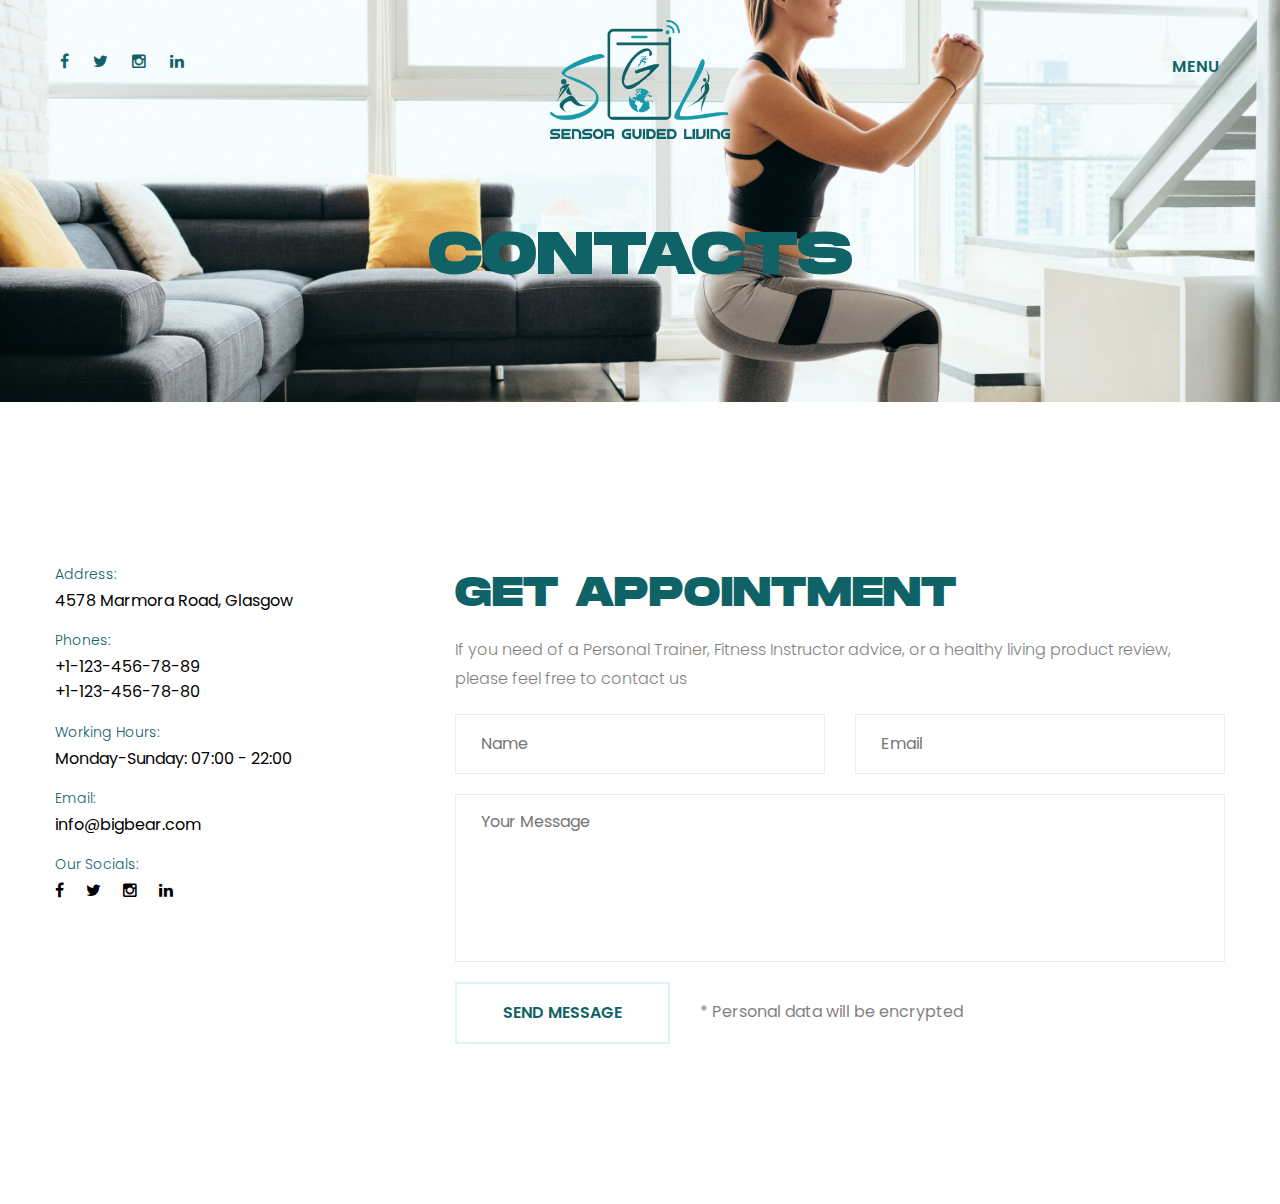
==== contact.html @ b2579b9d "updates" ====
<!DOCTYPE html>
<html>
<head>
<meta charset="utf-8">
<title>BlackFit HTML-5 Template | Contact Us</title>
<!-- Stylesheets -->
<link href="css/bootstrap.css" rel="stylesheet">
<link href="css/style.css" rel="stylesheet">
<link href="css/responsive.css" rel="stylesheet">

<link rel="apple-touch-icon" sizes="180x180" href="./images/apple-touch-icon.png">
<link rel="icon" type="image/png" sizes="32x32" href="./images/favicon-32x32.png">
<link rel="icon" type="image/png" sizes="16x16" href="./images/favicon-16x16.png">
<link rel="manifest" href="./site.webmanifest">
<link rel="mask-icon" href="./images/safari-pinned-tab.svg" color="#5bbad5">
<meta name="msapplication-TileColor" content="#ffffff">
<meta name="theme-color" content="#ffffff">


<!-- Responsive -->
<meta http-equiv="X-UA-Compatible" content="IE=edge">
<meta name="viewport" content="width=device-width, initial-scale=1.0, maximum-scale=1.0, user-scalable=0">

<!--[if lt IE 9]><script src="https://cdnjs.cloudflare.com/ajax/libs/html5shiv/3.7.3/html5shiv.js"></script><![endif]-->
<!--[if lt IE 9]><script src="js/respond.js"></script><![endif]-->
</head>

<body>

<div class="page-wrapper">
 	
    <!-- Preloder -->
	<div id="preloder" class="preloader">
		<div class="lds-spinner"><div></div><div></div><div></div><div></div><div></div><div></div><div></div><div></div><div></div><div></div><div></div><div></div></div>
	</div>
	<!-- Εnd Preloader -->
 	
 	<!-- Main Header-->
	 <header class="main-header header-style-one">
    	
		<!--Header-Upper-->
        <div class="header-upper">
        	<div class="outer-container">
            	<div class="inner-container clearfix">
                	
					<!-- Logo Box -->
                	<div class="logo-box">
                    	<div class="logo"><a href="./"><img src="images/SGL_Logo.png" alt="SGL Logo" title="SGL Logo"></a></div>
                    </div>
                    
					<!-- Logo -->
					<div class="mobile-logo pull-left">
						<a href="./" title=""><img src="./images/SGL_Logo.png" alt="Logo" title="Logo"></a>
					</div>
					
					<!-- Header Social Box -->
					<div class="header-social-box clearfix">
						<a href="https://www.facebook.com/SensorGuidedLiving/" class="fa fa-facebook"></a>
						<a href="#" class="fa fa-twitter"></a>
						<a href="#" class="fa fa-instagram"></a>
						<a href="#" class="fa fa-linkedin"></a>
					</div>
					
					<div class="outer-box clearfix">
						
						<!-- Hidden Nav Toggler -->
						<div class="nav-toggler">
						   <div class="nav-btn"><button class="hidden-bar-opener">Menu</button></div>
						</div>
						<!-- / Hidden Nav Toggler -->
						
					</div>
					
					<div class="nav-outer clearfix">
						<!--Mobile Navigation Toggler-->
						<div class="mobile-nav-toggler"><span class="icon"><img src="images/icons/burger.svg" alt="" /></span></div>
						<!-- Main Menu -->
						<nav class="main-menu navbar-expand-md">
							<div class="navbar-header">
								<!-- Toggle Button -->    	
								<button class="navbar-toggler" type="button" data-toggle="collapse" data-target="#navbarSupportedContent" aria-controls="navbarSupportedContent" aria-expanded="false" aria-label="Toggle navigation">
									<span class="icon-bar"></span>
									<span class="icon-bar"></span>
									<span class="icon-bar"></span>
								</button>
							</div>
							
							<div class="navbar-collapse collapse clearfix" id="navbarSupportedContent">
								<ul class="navigation clearfix">
									<li><a href="./">Home</a></li>
									<li><a href="#we-are-section">About Us</a></li>
									<li><a href="#coaches-section">Our Team</a></li>
									<li><a href="#pricing-section">Product</a></li>
									<li><a href="./contact.html">Contact</a></li>
								</ul>
							</div>
						</nav>
						
					</div>
                    
                </div>
				
            </div>
        </div>
        <!--End Header Upper-->
        
		<!-- Sticky Header  -->
        <div class="sticky-header">
            <div class="auto-container clearfix">
                <!--Logo-->
                <div class="logo pull-left">
                    <a href="./" title=""><img class="nav_image" src="images/SGL_Logo.png" alt="SGL Logo" title="SGL Logo"></a>
                </div>
                <!--Right Col-->
                <div class="pull-right">
                    <!-- Main Menu -->
                    <nav class="main-menu">
                        <!--Keep This Empty / Menu will come through Javascript-->
                    </nav><!-- Main Menu End-->
					
                </div>
            </div>
        </div><!-- End Sticky Menu -->
    
		<!-- Mobile Menu  -->
        <div class="mobile-menu">
            <div class="menu-backdrop"></div>
            <div class="close-btn"><span class="icon flaticon-multiply"></span></div>
            
            <nav class="menu-box">
                <div class="nav-logo"><a href="./"><img src="images/SGL_Logo.png" alt="SGL Logo" title="SGL Logo"></a></div>
                <div class="menu-outer">
				<!--Here Menu Will Come Automatically Via Javascript / Same Menu as in Header--></div>
            </nav>
			
        </div>
		<!-- End Mobile Menu -->
	
    </header>
    <!-- End Main Header -->
	
	<!-- FullScreen Menu -->
	<div class="fullscreen-menu">
		<!--Close Btn-->
		<div class="close-menu"><span>Close</span></div>
		
		<div class="menu-outer-container">
			<div class="menu-box">
				<nav class="full-menu">
					<ul class="navigation">
						<li><a href="./">Home</a></li>
						<li><a href="#we-are-section">About Us</a></li>
						<li><a href="#coaches-section">Our Team</a></li>
						<li><a href="#pricing-section">Product</a></li>
						<li><a href="./contact.html">Contact</a></li>
					</ul>
				</nav>
			</div>
		</div>
	</div>
	<!-- End FullScreen Menu -->
	
	<!--Page Title-->
    <section class="page-title" style="background-image:url(./images/adult-woman-training-legs-doing-inverted-lunges-ex-M82YTFN.jpg)">
    	<div class="auto-container">
			<h2>CONTACTS</h2>
        </div>
    </section>
    <!--End Page Title-->
	
	<!-- Contact Page Section -->
    <section class="contact-page-section">
    	<div class="auto-container">
			
			<div class="row clearfix">
				
				<!-- Info Column -->
				<div class="info-column col-lg-4 col-md-12 col-sm-12">
					<div class="inner-column">
						<ul class="info-list">
							<li><span>Address:</span>4578 Marmora Road, Glasgow</li>
							<li><span>Phones:</span>
							<a href="tel:1-123-456-78-89">+1-123-456-78-89</a><br>
							<a href="tel:1-123-456-78-80">+1-123-456-78-80</a>
							</li>
							<li><span>Working Hours:</span>Monday-Sunday: 07:00 - 22:00</li>
							<li><span>Email:</span><a href="mailto:info@bigbear.com">info@bigbear.com</a></li>
							<li class="social-links"><span>Our Socials:</span>
								<a href="#" class="fa fa-facebook"></a>
								<a href="#" class="fa fa-twitter"></a>
								<a href="#" class="fa fa-instagram"></a>
								<a href="#" class="fa fa-linkedin"></a>
							</li>
						</ul>
					</div>
				</div>
				
				<!-- Form Column -->
				<div class="form-column col-lg-8 col-md-12 col-sm-12">
					<div class="inner-column">
						
						<!-- Contact Form -->
						<div class="contact-form">
							<div class="group-title"><h3>GET APPOINTMENT</h3></div>
							<div class="form-text">If you need of a Personal Trainer, Fitness Instructor advice, or a healthy living product review, please feel free to contact us</div>
							<!-- Contact Form -->
							<form method="post" action="sendemail.php" id="contact-form">
								<div class="row clearfix">
									
									<div class="col-lg-6 col-md-6 col-sm-12 form-group">
										<input type="text" name="username" placeholder="Name" required>
									</div>
									
									<div class="col-lg-6 col-md-6 col-sm-12 form-group">
										<input type="email" name="email" placeholder="Email" required>
									</div>
									
									<div class="col-lg-12 col-md-12 col-sm-12 form-group">
										<textarea class="darma" name="message" placeholder="Your Message"></textarea>
									</div>
									
									<div class="col-lg-12 clearfix col-md-12 col-sm-12 form-group">
										<button class="theme-btn btn-style-one" type="submit" name="submit-form"><span class="txt">SEND MESSAGE</span></button>
										<span class="data">* Personal data will be encrypted</span>
									</div>
									
								</div>
							</form>
								
						</div>
						<!-- End Contact Form -->
						
					</div>
				</div>
				
			</div>
			
        </div>
    </section>
    <!-- End Contact Page Section -->
	
</div>
<!--End pagewrapper-->

<!--Scroll to top-->
<div class="scroll-to-top scroll-to-target" data-target="html"><span class="fa fa-angle-up"></span></div>

<script src="js/jquery.js"></script>
<script src="js/popper.min.js"></script>
<script src="js/bootstrap.min.js"></script>
<script src="js/jquery.mCustomScrollbar.concat.min.js"></script>
<script src="js/jquery.fancybox.js"></script>
<script src="js/appear.js"></script>
<script src="js/owl.js"></script>
<script src="js/wow.js"></script>
<script src="js/validate.js"></script>
<script src="js/jquery-ui.js"></script>
<script src="js/script.js"></script>

</body>
</html>
---- css/style.css ----
/* BlackFit HTML Template */

/************ TABLE OF CONTENTS ***************
1. Fonts
2. Reset
3. Global
4. Main Header / Style Two / Style Three
5. Main Slider
6. Testimonial Section / Two
7. Services Section
8. We Are Section / Two
9. Gallery Section / Two
10. Counter Section / Two
11. Pricing Section / Two
12. Coaching Section
13. Calculator Section
14. News Section
15. Main Footer
16. Yoga Section
17. Timing Section
18. Team Section
19. In Touch Section
20. Page Title
21. Video Section
22. Comming Soon Section
23. Trainer Section
24. Trainer Section 02
25. Body Builder 01
26. Body Builder 02
27. Shop Items
28. Shop Detail
29. Cart Section
30. Checkout Section
31. Blog Widgets
32. Blog Detail Section
33. Error Section
34. Map Section
35. Contact Form Section

**********************************************/

@import url('https://fonts.googleapis.com/css?family=Poppins:300,400,500,600,700,800,900&display=swap');

/* font-family: 'Poppins', sans-serif; */

@import url('font-awesome.css');
@import url('flaticon.css');
@import url('animate.css');
@import url('owl.css');
@import url('animation.css');
@import url('jquery-ui.css');
@import url('custom-animate.css');
@import url('jquery.fancybox.min.css');
@import url('jquery.bootstrap-touchspin.css');
@import url('jquery.mCustomScrollbar.min.css');

@font-face {
  font-family: 'MonumentExtended-Regular';
  src:  url('../fonts/monumentExtended-Regular.eot');
  src:  url('../fonts/monumentExtended-Regular.eot#iefix') format('embedded-opentype'),
    url('../fonts/monumentExtended-Regular.ttf') format('truetype'),
    url('../fonts/monumentExtended-Regular.woff') format('woff'),
    url('../fonts/monumentExtended-Regular.svg#monumentExtended-Regular') format('svg');
  font-weight: normal;
  font-style: normal;
  font-display: block;
}

@font-face {
  font-family: 'MonumentExtended-Ultrabold';
  src:  url('../fonts/monumentExtended-Ultrabold.eot');
  src:  url('../fonts/monumentExtended-Ultrabold.eot#iefix') format('embedded-opentype'),
    url('../fonts/monumentExtended-Ultrabold.ttf') format('truetype'),
    url('../fonts/monumentExtended-Ultrabold.woff') format('woff'),
    url('../fonts/monumentExtended-Ultrabold.svg#monumentExtended-Ultrabold') format('svg');
  font-weight: normal;
  font-style: normal;
  font-display: block;
}

/*** 

====================================================================
	Reset
====================================================================

 ***/
 
* {
	margin:0px;
	padding:0px;
	border:none;
	outline:none;
}

/*** 

====================================================================
	Global Settings
====================================================================

 ***/

body {
	font-family: 'MonumentExtended-Regular';
	font-size:14px;
	color:#777777;
	line-height:1.7em;
	font-weight:400;
	background:#000000;
	-webkit-font-smoothing: antialiased;
	-moz-font-smoothing: antialiased;
}

.bordered-layout .page-wrapper{
	padding:0px 50px 0px;
}

a{
	text-decoration:none;
	cursor:pointer;
	color:#fdbd15;
}

button,
a:hover,a:focus,a:visited{
	text-decoration:none;
	outline:none !important;
}

h1,h2,h3,h4,h5,h6 {
	position:relative;
	font-weight:normal;
	margin:0px;
	background:none;
	line-height:1.6em;
	font-family: 'MonumentExtended-Ultrabold';
}

input,button,select,textarea{
	
}

textarea{
	overflow:hidden;
}

p{
	position:relative;
	line-height:1.8em;	
}

/* Typography */

h1{
	font-size:80px;
}

h2{
	font-size:60px;
}

h3{
	font-size:40px;
}

h4{
	font-size:30px;
}

h5{
	font-size:22px;
}

h6{
	font-size:18px;
}

.auto-container{
	position:static;
	max-width:1200px;
	padding:0px 15px;
	margin:0 auto;
}

.medium-container{
	max-width:850px;
}

.page-wrapper{
	position:relative;
	margin:0 auto;
	width:100%;
	min-width:300px;
}

ul,li{
	list-style:none;
	padding:0px;
	margin:0px;	
}

img{
	display:inline-block;
	max-width:100%;
}

.theme-btn{
	cursor:pointer;
	display:inline-block;
	transition:all 0.3s ease;
	-moz-transition:all 0.3s ease;
	-webkit-transition:all 0.3s ease;
	-ms-transition:all 0.3s ease;
	-o-transition:all 0.3s ease;
}

.centered{
	text-align:center;	
}

/***

====================================================================
	Scroll To Top style
====================================================================

***/

.scroll-to-top{
	position:fixed;
	bottom:60px;
	right:60px;
	width:60px;
	height:60px;
	color:#189aaa;
	font-size:18px;
	text-transform:uppercase;
	line-height:58px;
	text-align:center;
	z-index:100;
	cursor:pointer;
	display:none;
	border-radius:0px;
	border:1px solid #189aaa;
	-webkit-transition:all 300ms ease;
	-ms-transition:all 300ms ease;
	-o-transition:all 300ms ease;
	-moz-transition:all 300ms ease;
	transition:all 300ms ease;
}

.scroll-to-top:hover{
	color:#189aaa;
	background:#0f6367;
}

/* List Style One */

.list-style-one{
	position:relative;
}

.list-style-one li{
	position:relative;
	color:#ffffff;
	font-size:16px;
	padding-left:30px;
	font-weight:400;
	line-height:1.6em;
	margin-bottom:20px;
}

.list-style-one li .icon{
	position:absolute;
	left:0px;
	top:5px;
	color:#fe4c1c;
	font-size:18px;
	line-height:1em;
	font-weight:300;
	-webkit-transition:all 300ms ease;
	-moz-transition:all 300ms ease;
	-ms-transition:all 300ms ease;
	-o-transition:all 300ms ease;
	transition:all 300ms ease;
}

/* CUSTOM BUTTON */

.custom-btn {
	position: relative;
	display: inline-block;
	width: 200px;
	height: 58px;
	line-height: 56px;
	text-align: center;
	background-color: transparent;
	cursor: pointer;
	text-decoration: none;
	font-family: 'Poppins', sans-serif;
}

.custom-btn:hover {
	text-decoration: none;
}

.custom-btn:hover svg rect {
	stroke-width: 1;
	stroke-dasharray: 130, 500;
	stroke-dashoffset: 340;
	color:#ffffff;
}

.custom-btn svg {
	width: 200px;
	height: 58px;
	position: absolute;
	top: 0;
	left: 0;
}

.custom-btn svg rect {
	width: 198px;
	height: 56px;
	stroke-width: 1;
	stroke-dasharray: 353, 0;
	stroke-dashoffset: 0;
	-webkit-transition: all 600ms ease;
	transition: all 600ms ease;
}

.custom-btn span {
	display: inline-block;
	color: #ffffff;
	font-size: 16px;
	font-weight: 600;
	font-family: 'Poppins', sans-serif;
}

/*Btn Style One*/

.btn-style-one{
	position: relative;
	display: inline-block;
	font-size: 16px;
	line-height: 30px;
	color: #0f6367;
	cursor:pointer;
	padding: 14px 46px;
	font-weight: 600;
	overflow: hidden;
	border-radius:0px;
	text-transform: uppercase;
	border:2px solid rgba(93, 188, 210, 0.20);
	font-family: 'Poppins', sans-serif;
	transition: all 300ms ease;
    -moz-transition: all 300ms ease;
    -webkit-transition: all 300ms ease;
    -ms-transition: all 300ms ease;
    -o-transition: all 300ms ease;
}

.btn-style-one .txt{
	position:relative;
	z-index:1;
	
}

.btn-style-one:before{
    content: '';
    position: absolute;
    top: 0;
    left: 0;
    width: 100%;
    height: 100%;
    z-index: 1;
    opacity: 0;
    background-color: #ffffff;
    transition: all 300ms ease;
    -moz-transition: all 300ms ease;
    -webkit-transition: all 300ms ease;
    -ms-transition: all 300ms ease;
    -o-transition: all 300ms ease;
    -webkit-transform: scale(1, 0.5);
    transform: scale(1, 0.5);
}

.btn-style-one:hover::before{
    opacity: 1;
    transform: scale(1, 1);
	-webkit-transform: scale(1, 1);
}

.btn-style-one:hover{
	color: #0f6367;
	border-color:#5dbcd2;
}

/* Btn Style Two */

.btn-style-two{
	position: relative;
	display: inline-block;
	font-size: 16px;
	line-height: 30px;
	color: #000000;
	padding: 14px 46px;
	font-weight: 600;
	overflow: hidden;
	border-radius:0px;
	text-transform: uppercase;
	border:2px solid #000000;
	font-family: 'Poppins', sans-serif;
	transition: all 300ms ease;
    -moz-transition: all 300ms ease;
    -webkit-transition: all 300ms ease;
    -ms-transition: all 300ms ease;
    -o-transition: all 300ms ease;
}

.btn-style-two .txt{
	position:relative;
	z-index:1;
	
}

.btn-style-two:before{
    content: '';
    position: absolute;
    top: 0;
    left: 0;
    width: 100%;
    height: 100%;
    z-index: 1;
    opacity: 0;
    background-color: #000000;
    transition: all 300ms ease;
    -moz-transition: all 300ms ease;
    -webkit-transition: all 300ms ease;
    -ms-transition: all 300ms ease;
    -o-transition: all 300ms ease;
    -webkit-transform: scale(1, 0.5);
    transform: scale(1, 0.5);
}

.btn-style-two:hover::before{
    opacity: 1;
    transform: scale(1, 1);
	-webkit-transform: scale(1, 1);
}

.btn-style-two:hover{
	color: #ffffff;
}

/* Btn Style Three */

.btn-style-three{
	position: relative;
	display: inline-block;
	font-size: 16px;
	line-height: 30px;
	color: #e5e5e5;
	padding: 16px 46px 16px;
	font-weight: 600;
	overflow: hidden;
	border-radius:0px;
	letter-spacing:2px;
	background: #000000 !important;
	text-transform: capitalize;
	font-family: 'Poppins', sans-serif;
}

.btn-style-three .txt{
	position:relative;
	z-index:1;
}

.btn-style-three:before{
    content: '';
    position: absolute;
    top: 0;
    left: 0;
    width: 100%;
    height: 100%;
    z-index: 1;
    opacity: 0;
    -webkit-transition: all 0.4s;
    -moz-transition: all 0.4s;
    -o-transition: all 0.4s;
    transition: all 0.4s;
    -webkit-transform: scale(1, 0.5);
    transform: scale(1, 0.5);
	background-color:#313030;
}

.btn-style-three:hover::before{
    opacity: 1;
    -webkit-transform: scale(1, 1);
    transform: scale(1, 1);
}

.btn-style-three:hover{
	color: #ffffff;
	border-color:#fdbd15;
}

/* Btn Style Four */

.btn-style-four{
	position: relative;
	display: inline-block;
	font-size: 16px;
	line-height: 30px;
	color: #ffffff;
	padding: 10px 32px 10px;
	font-weight: 600;
	overflow: hidden;
	border-radius:0px;
	background: none;
	text-transform: capitalize;
	background-color:#fdbd15;
	font-family: 'Montserrat', sans-serif;
}

.btn-style-four .txt{
	position:relative;
	z-index:1;
}

.btn-style-four:before{
    content: '';
    position: absolute;
    top: 0;
    left: 0;
    width: 100%;
    height: 100%;
    z-index: 1;
    opacity: 0;
    -webkit-transition: all 0.4s;
    -moz-transition: all 0.4s;
    -o-transition: all 0.4s;
    transition: all 0.4s;
    -webkit-transform: scale(1, 0.5);
    transform: scale(1, 0.5);
	background-color:#025158;
}

.btn-style-four:hover::before{
    opacity: 1;
    -webkit-transform: scale(1, 1);
    transform: scale(1, 1);
}

.btn-style-four:hover{
	color: #ffffff;
}

/* Btn Style Five */

.btn-style-five{
	position: relative;
	display: inline-block;
	font-size: 16px;
	line-height: 30px;
	color: #ffffff;
	padding: 15px 40px 15px;
	font-weight: 400;
	overflow: hidden;
	border-radius:0px;
	background-color: #485452;
	text-transform: capitalize;
	font-family: 'Montserrat', sans-serif;
}

.btn-style-five .txt{
	position:relative;
	z-index:1;
	transition: all 300ms ease;
    -moz-transition: all 300ms ease;
    -webkit-transition: all 300ms ease;
    -ms-transition: all 300ms ease;
    -o-transition: all 300ms ease;
}

.btn-style-five:before{
    content: '';
    position: absolute;
    top: 0;
    left: 0;
    width: 100%;
    height: 100%;
    z-index: 1;
    opacity: 0;
    background-color: #fdbd15;
    -webkit-transition: all 0.4s;
    -moz-transition: all 0.4s;
    -o-transition: all 0.4s;
    transition: all 0.4s;
    -webkit-transform: scale(1, 0.5);
    transform: scale(1, 0.5);
}

.btn-style-five:hover::before{
    opacity: 1;
    transform: scale(1, 1);
	-webkit-transform: scale(1, 1);
}

.btn-style-five:hover{
	color: #ffffff;
}

/* Social Icon One */

.social-icon-one{
	position: relative;
	display: block;
}

.social-icon-one .title{
	position: relative;
	font-size: 20px;
	line-height: 26px;
	color: #ffffff;
	font-weight: 700;
	margin-right: 15px;
}

.social-icon-one li{
	position: relative;
	display: inline-block;
	font-size: 16px;
	line-height: 24px;
	color: #ffffff;
	margin-right: 22px;
}

.social-icon-one li:last-child{
	margin-right: 0;
}

.social-icon-one li a{
	position: relative;
	display: block;
	font-size: 16px;
	line-height: 24px;
	color: #ffffff;
	-webkit-transition: all 300ms ease;
	-moz-transition: all 300ms ease;
	-ms-transition: all 300ms ease;
	-o-transition: all 300ms ease;
	transition: all 300ms ease;
}

.social-icon-one li a:hover{
	color: #fdbd15;
}

.theme_color{
	color:#fdbd15;
}

/* width */
::-webkit-scrollbar {
  width: 7px;
}

/* Track */
::-webkit-scrollbar-track {
  background: #000000; 
}
 
/* Handle */
::-webkit-scrollbar-thumb {
  background: #ffffff; 
}

/* Handle on hover */
::-webkit-scrollbar-thumb:hover {
  background: #555; 
}

/*=== Preloder ===*/
#preloder {
  position: fixed;
  width: 100%;
  height: 100%;
  top: 0;
  left: 0;
  z-index: 999999;
  background: #FFFFFF;
}

.loader {
  width: 30px;
  height: 30px;
  border: 3px solid #ffffff;
  
  border-radius: 60px;
  border-left-color: transparent;
  animation: loader 0.8s linear infinite;
  -webkit-animation: loader 0.8s linear infinite;
}

img{
	display:inline-block;
	max-width:100%;
	height:auto;	
}

/* Loader */
  
  .lds-spinner {
	color: #189aaa;
	display: inline-block;
	width: 80px;
	height: 80px;
	position: absolute;
	top: 50%;
	left: 50%;
	margin-top: -13px;
	margin-left: -13px;
  }
  .lds-spinner div {
	transform-origin: 40px 40px;
	animation: lds-spinner 1.2s linear infinite;
  }
  .lds-spinner div:after {
	content: " ";
	display: block;
	position: absolute;
	top: 3px;
	left: 37px;
	width: 6px;
	height: 18px;
	border-radius: 20%;
	background: #189aaa;
  }
  .lds-spinner div:nth-child(1) {
	transform: rotate(0deg);
	animation-delay: -1.1s;
  }
  .lds-spinner div:nth-child(2) {
	transform: rotate(30deg);
	animation-delay: -1s;
  }
  .lds-spinner div:nth-child(3) {
	transform: rotate(60deg);
	animation-delay: -0.9s;
  }
  .lds-spinner div:nth-child(4) {
	transform: rotate(90deg);
	animation-delay: -0.8s;
  }
  .lds-spinner div:nth-child(5) {
	transform: rotate(120deg);
	animation-delay: -0.7s;
  }
  .lds-spinner div:nth-child(6) {
	transform: rotate(150deg);
	animation-delay: -0.6s;
  }
  .lds-spinner div:nth-child(7) {
	transform: rotate(180deg);
	animation-delay: -0.5s;
  }
  .lds-spinner div:nth-child(8) {
	transform: rotate(210deg);
	animation-delay: -0.4s;
  }
  .lds-spinner div:nth-child(9) {
	transform: rotate(240deg);
	animation-delay: -0.3s;
  }
  .lds-spinner div:nth-child(10) {
	transform: rotate(270deg);
	animation-delay: -0.2s;
  }
  .lds-spinner div:nth-child(11) {
	transform: rotate(300deg);
	animation-delay: -0.1s;
  }
  .lds-spinner div:nth-child(12) {
	transform: rotate(330deg);
	animation-delay: 0s;
  }
  @keyframes lds-spinner {
	0% {
	  opacity: 1;
	}
	100% {
	  opacity: 0;
	}
  }
  

/* Loader */

/*** 

====================================================================
	Section Title
====================================================================

***/

.sec-title{
	position:relative;
	margin-bottom:80px;
}

.sec-title h2{
	position: relative;
    color: #0f6367;
    font-weight: 700;
    line-height: 1.1em;
	text-transform:uppercase;
	margin-bottom: 1rem;
}

.sec-title h2 span{
	color: transparent;
	-webkit-text-stroke-width: 1px;
	-webkit-text-stroke-color: #0f6367;
}

.sec-title .text{
	position: relative;
    color: #0f6367;
	opacity:0.5;
	font-size:16px;
    font-weight: 400;
    line-height: 1.6em;
    margin-top: 18px;
	font-family: 'Poppins', sans-serif;
}

.sec-title.light h2{
	color:#ffffff;
}

.sec-title.centered{
	text-align: center;
}

/*** 

====================================================================
	Section Title Two
====================================================================

***/

.sec-title-two{
	position:relative;
	margin-bottom:50px;
}

.sec-title-two h2{
	position: relative;
    color: #ffffff;
    font-weight: 700;
    line-height: 1em;
	padding-left:35px;
    text-transform: uppercase;
	border-left:7px solid #ffffff;
}

.sec-title-two h2 span{
	display:block;
	color: transparent;
    -webkit-text-stroke-width: 1px;
    -webkit-text-stroke-color: #ffffff;
}

.sec-title-two .text{
	position: relative;
    color: #ffffff;
    font-weight: 400;
    line-height: 1.8em;
	font-size:17px;
	opacity:0.5;
	margin-top:30px;
	font-family: 'Poppins', sans-serif;
}

.sec-title-two.black h2{
	color:#000000;
	border-color:#000000;
}

.sec-title-two.black h2 span{
	-webkit-text-stroke-color: #000000;
}

.sec-title-two.black .text{
	color:#000000;
	opacity:0.70;
}

/*** 

====================================================================
	Main Header style
====================================================================

***/

.main-header{
	position:absolute;
	z-index:99;
	width:100%;
}

.main-header .main-box{
	position:relative;
	padding:0px 0px;
	left:0px;
	top:0px;
	width:100%;
	background:none;
	-webkit-transition:all 300ms ease;
	-ms-transition:all 300ms ease;
	-o-transition:all 300ms ease;
	-moz-transition:all 300ms ease;
	transition:all 300ms ease;
}

.main-header .main-box .outer-container{
	position:relative;
	padding:0px 40px;
}

.main-header .main-box .logo-box{
	position:relative;
	float:left;
	left:0px;
	z-index:10;
	padding:30px 0px;
}

.main-header .main-box .logo-box .logo img{
	display:inline-block;
	max-width:100%;
	-webkit-transition:all 300ms ease;
	-ms-transition:all 300ms ease;
	-o-transition:all 300ms ease;
	-moz-transition:all 300ms ease;
	transition:all 300ms ease;	
}

.main-header .header-upper .mobile-logo{
	display:none;
}

.main-header .header-upper .nav-outer .main-menu{
	display:none;
}

.header-style-two .header-upper .nav-outer .main-menu{
	display:block;
}

.main-header .header-upper .inner-container{
	position:relative;
}

.main-header .nav-outer{
	position:relative;
	float:right;
}

.main-header .header-upper .logo-box{
	position: absolute;
	left:50%;
	padding:20px 0px;
	margin-left:-90px;
	display:inline-block;
}

.main-header .header-upper .logo-box .logo{
	position:relative;
	width:180px;
}

.main-header .header-upper .outer-container{
	position:relative;
	padding:0px 60px;
}

.main-header .header-social-box{
	position:relative;
	float:left;
	padding-top:50px;
}

.main-header .header-social-box a{
	position:relative;
	float:left;
	font-size:16px;
	margin-right:24px;
	font-weight:400;
	color:#0f6367;
	-webkit-transition:all 0.5s ease;
	-moz-transition:all 0.5s ease;
	-ms-transition:all 0.5s ease;
	-o-transition:all 0.5s ease;
	transition:all 0.5s ease;
}

.main-header .header-social-box a:hover{
	color:rgba(255,255,255,0.90);
}

.main-header .outer-box{
	position: relative;
	float:right;
	margin-left:0px;
	padding: 55px 0px 20px;
}

.main-header .outer-box .nav-toggler{
	position:relative;
	float:left;
}

.main-header .outer-box .nav-btn button{
	background:none;
	color:#0f6367;
	cursor:pointer;
	font-weight:600;
	font-size:16px;
	letter-spacing:1px;
	text-transform:uppercase;
	font-family: 'Poppins', sans-serif;
}
 
.main-header .sticky-header .navbar-header{
	display:none;
}

.main-header .btn-box{
	position:relative;
}

.main-header .btn-box .menu-toggler{
	position:relative;
	color:#ffffff;
	cursor:pointer;
	font-size:34px;
	margin-left:40px;
}

.header-style-two .header-upper .logo-box{
	position:relative;
	left:0%;
	float:left;
	margin:0px;
	padding:45px 0px;
}

.header-style-two .header-upper .logo-box .logo{
	width:235px;
}

.main-header.header-style-two .header-upper{
	background:none;
}

.main-header.header-style-two .nav-outer{
	padding-top:20px;
}

.main-header.header-style-two .outer-box{
	padding:40px 0px 0px;
}

/* Main Menu */

.main-menu{
	position:relative;
	float:left;
	-webkit-transition:all 300ms ease;
	-ms-transition:all 300ms ease;
	-o-transition:all 300ms ease;
	-moz-transition:all 300ms ease;
	transition:all 300ms ease;
}

.main-menu .navbar-collapse{
	padding:0px;
	float: left;
	display:block !important;
}

.main-menu .navigation{
	position:relative;
	margin:0px;
}

.main-menu .navigation > li{
	position:relative;
	float:left;
	margin-right:30px;
	transition:all 500ms ease;
	-moz-transition:all 500ms ease;
	-webkit-transition:all 500ms ease;
	-ms-transition:all 500ms ease;
	-o-transition:all 500ms ease;
}

.main-menu .navigation > li:last-child{
	margin-right:0px;
}

.sticky-header .main-menu .navigation > li > a{
	color:#189aaa !important;
}

.sticky-header .main-menu .navigation > li:hover > a,
.sticky-header .main-menu .navigation > li.current > a{
	background-color:inherit !important;
}

.sticky-header .nav-outer .options-box{
	margin-top:45px;
}




.main-header .outer-box .cart-box{
	position:relative;
	float:left;
	color:#ffffff;
	font-size:16px;
	background:none;
	display:inline-block;
	margin-right: 28px;
}

.main-header .outer-box .cart-box .cart-box-btn{
	background:none;
	color:#ffffff;
	cursor: pointer;
	font-size: 24px;
	transition: all 300ms ease;
	-webkit-transition: all 300ms ease;
	-ms-transition: all 300ms ease;
	-o-transition: all 300ms ease;
	-moz-transition: all 300ms ease;
}

.main-header .outer-box .cart-box .cart-box-btn .cart-icon{
	position:relative;
	top:-3px;
}

.main-header .outer-box .cart-box .cart-box-btn:after{
	display:none;
}

.main-header .outer-box .cart-box .cart-box-btn .total-cart{
	position:absolute;
	right: -10px;
	top: -10px;
	width:18px;
	height:18px;
	color:#000000;
	font-weight:300;
	font-size:12px;
	border-radius:50%;
	text-align:center;
	line-height:18px;
	background-color:#ffffff;
	font-family: 'Poppins', sans-serif;
}

.main-header.header-style-three .outer-box .cart-box .cart-box-btn:hover{
	color:#ffffff;
}

.main-header .outer-box .cart-box .cart-box-btn:hover{
	color:#cccccc;
}

.main-header .outer-box .cart-product{
	position:relative;
	margin-bottom:30px;
	min-height:90px;
}

.main-header .outer-box .cart-product .inner{
	position:relative;
	padding-left:125px;
	min-height:120px;
	padding-top:25px;
}

.main-header .outer-box .cart-product .inner .cross-icon{
	position:absolute;
	right:0px;
	top:-2px;
	z-index:1;
	color:#ffffff;
	font-size:16px;
	cursor:pointer;
	transition:all 500ms ease;
	-moz-transition:all 500ms ease;
	-webkit-transition:all 500ms ease;
	-ms-transition:all 500ms ease;
	-o-transition:all 500ms ease;
}

.main-header .outer-box .cart-product .inner .cross-icon:hover{
	color:#ffffff;
}

.main-header .outer-box .cart-product .inner .image{
	position:absolute;
	width:110px;
	left:0px;
	top:0px;
}

.main-header .outer-box .cart-product .inner h3{
	position: relative;
    font-weight: 500;
    font-size: 16px;
    margin: 0px;
	line-height:1.4em;
    letter-spacing: 1px;
    text-transform: capitalize;
	font-family: 'Poppins', sans-serif;
}

.main-header .outer-box .cart-product .inner h3 a{
	color: #ffffff;
    opacity: 0.80;
    transition: all 300ms ease;
    -webkit-transition: all 300ms ease;
    -ms-transition: all 300ms ease;
    -o-transition: all 300ms ease;
    -moz-transition: all 300ms ease;
}

.main-header .outer-box .cart-product .inner h3 a:hover{
	color:#ffffff;
}

.main-header .outer-box .cart-product .inner .price{
	font-size: 14px;
    letter-spacing: 1px;
    font-weight: 300;
    color: #ffffff;
	margin-top:5px;
    font-family: 'Poppins', sans-serif;
}

.main-header .outer-box .cart-box .cart-panel{
	left: auto !important;
	right: 0px !important;
	border-radius:0px;
	padding:20px 20px;
	min-width:300px;
	margin-top:50px;
	z-index: -1;
	background-color:#0b0612;
	box-shadow: 0px 0px 25px rgba(0,0,0,0.15);
	-webkit-transform: translate3d(0px, 0px, 0px) !important;
	transform: translate3d(0px, 0px, 0px) !important;
}

.main-header.header-style-two .outer-box .cart-box .cart-panel{
	margin-top:71px;
}

.main-header .outer-box .cart-box .cart-panel .cart-total{
	position:relative;
	color:#ffffff;
	font-size:14px;
	font-weight:400;
	margin-bottom:15px;
	text-transform:capitalize;
	font-family: 'Poppins', sans-serif;
}

.main-header .outer-box .cart-box .cart-panel .cart-total span{
	position:absolute;
	right:0px;
}

.main-header .outer-box .cart-box .cart-panel .theme-btn{
	width:100%;
	text-align:center;
}

.main-header .outer-box .cart-box .icon a{
	color:#999999;
}




/*Sticky Header*/

.sticky-header{
	position:fixed;
	opacity:0;
	visibility:hidden;
	left:0px;
	top:0px;
	width:100%;
	padding:0px 0px;
	background:#FFFFFF;
	z-index:0;
	border-bottom:1px solid rgba(255,255,255,0.05);
	transition:all 500ms ease;
	-moz-transition:all 500ms ease;
	-webkit-transition:all 500ms ease;
	-ms-transition:all 500ms ease;
	-o-transition:all 500ms ease;
}

.sticky-header .logo{
	padding:7px 0px 4px;
	width:235px;
}

.fixed-header .sticky-header{
	z-index:999;
	opacity:1;
	visibility:visible;
	-ms-animation-name: fadeInDown;
	-moz-animation-name: fadeInDown;
	-op-animation-name: fadeInDown;
	-webkit-animation-name: fadeInDown;
	animation-name: fadeInDown;
	-ms-animation-duration: 500ms;
	-moz-animation-duration: 500ms;
	-op-animation-duration: 500ms;
	-webkit-animation-duration: 500ms;
	animation-duration: 500ms;
	-ms-animation-timing-function: linear;
	-moz-animation-timing-function: linear;
	-op-animation-timing-function: linear;
	-webkit-animation-timing-function: linear;
	animation-timing-function: linear;
	-ms-animation-iteration-count: 1;
	-moz-animation-iteration-count: 1;
	-op-animation-iteration-count: 1;
	-webkit-animation-iteration-count: 1;
	animation-iteration-count: 1;	
}

.main-menu .navigation > li > a{
	position:relative;
	display:block;
	color:rgba(255,255,255,0.50);
	text-align:center;
	line-height:30px;
	text-transform: capitalize;
	letter-spacing:0px;
	opacity:1;
	font-weight:400;
	padding:35px 0px;
	font-size:15px;
	transition:all 500ms ease;
	-moz-transition:all 500ms ease;
	-webkit-transition:all 500ms ease;
	-ms-transition:all 500ms ease;
	-o-transition:all 500ms ease;
	font-family: 'Poppins', sans-serif;
}

.sticky-header .main-menu .navigation > li{
	position:relative;
	margin-left:30px;
	margin-right:0px;
}

.sticky-header .main-menu .navigation > li:before,
.sticky-header .main-menu .navigation > li:after{
	display:none;
}

.main-menu .navigation > li:hover > a,
.main-menu .navigation > li.current > a{
	opacity:1;
	color:rgba(255,255,255,1);
}

.main-menu .navigation > li > ul{
	position:absolute;
	left:-30px;
	top:100%;
	width:230px;
	z-index:100;
	display:none;
	opacity: 0;
    visibility: hidden;
    transition: all 900ms ease;
    -moz-transition: all 900ms ease;
    -webkit-transition: all 900ms ease;
    -ms-transition: all 900ms ease;
    -o-transition: all 900ms ease;
	padding: 0px 0px;
	background-color: #000000;
	box-shadow: 0px 0px 10px rgba(0,0,0,0.10);
}

.main-menu .navigation > li > ul.from-right{
	left:auto;
	right:0px;	
}

.main-menu .navigation > li > ul > li{
	position:relative;
	width:100%;
	border-bottom:1px solid rgba(255,255,255,0.10);
}

.main-menu .navigation > li > ul > li:last-child{
	border-bottom:none;
}

.main-menu .navigation > li > ul > li > a{
	position:relative;
	display:block;
	padding:10px 18px;
	line-height:24px;
	font-weight:500;
	font-size:15px;
	text-transform:capitalize;
	color:#ffffff;
	font-family: 'Poppins', sans-serif;
	transition:all 500ms ease;
	-moz-transition:all 500ms ease;
	-webkit-transition:all 500ms ease;
	-ms-transition:all 500ms ease;
	-o-transition:all 500ms ease;
}

.sticky-header .main-menu .navigation > li > a{
	padding:15px 0px !important;
	font-weight:500;
}

.sticky-header .main-menu .navigation > li > a:before{
	display: none;
}

.main-menu .navigation > li > ul > li:hover > a{
	color:#000000;
	background:#ffffff;
}

.main-menu .navigation > li > ul > li.dropdown > a:after{
	font-family: 'FontAwesome';
	content: "\f105";
	position:absolute;
	right:15px;
	top:13px;
	width:10px;
	height:20px;
	display:block;
	color:#253d4a;
	line-height:20px;
	font-size:16px;
	font-weight:normal;
	text-align:center;
	z-index:5;	
}

.main-menu .navigation > li > ul > li.dropdown:hover > a:after{
	color:#ffffff;
}

.main-menu .navigation > li > ul > li > ul{
	position:absolute;
	left:120%;
	top:0%;
	width:230px;
	z-index:100;
	display:none;
	transition: all 900ms ease;
    -moz-transition: all 900ms ease;
    -webkit-transition: all 900ms ease;
    -ms-transition: all 900ms ease;
    -o-transition: all 900ms ease;
	padding: 0px 0px;
	background-color: #000000;
	box-shadow: 0px 0px 10px rgba(0,0,0,0.10);
}

.main-menu .navigation > li > ul > li > ul.from-right{
	left:auto;
	right:0px;	
}

.main-menu .navigation > li > ul > li > ul > li{
	position:relative;
	width:100%;
	border-bottom:1px solid rgba(255,255,255,0.10);
}

.main-menu .navigation > li > ul > li > ul > li:last-child{
	border-bottom:none;	
}

.main-menu .navigation > li > ul > li > ul > li > a{
	position:relative;
	display:block;
	padding:10px 18px;
	line-height:24px;
	font-weight:500;
	font-size:15px;
	text-transform:capitalize;
	color:#ffffff;
	font-family: 'Poppins', sans-serif;
	transition:all 500ms ease;
	-moz-transition:all 500ms ease;
	-webkit-transition:all 500ms ease;
	-ms-transition:all 500ms ease;
	-o-transition:all 500ms ease;
}

.main-menu .navigation > li > ul > li > ul > li:hover > a{
	color:#000000;
	background:#ffffff;
}

.main-menu .navigation > li > ul > li > ul > li.dropdown > a:after{
	font-family: 'FontAwesome';
	content: "\f105";
	position:absolute;
	right:10px;
	top:11px;
	width:10px;
	height:20px;
	display:block;
	color:#272727;
	line-height:20px;
	font-size:16px;
	font-weight:normal;
	text-align:center;
	z-index:5;	
}

.main-menu .navigation > li > ul > li > ul > li.dropdown:hover > a:after{
	color:#ffffff;	
}

.main-menu .navigation > li.dropdown:hover > ul{
	visibility:visible;
	opacity:1;
	left:0px;
	-moz-transform: rotateX(0deg);
	-webkit-transform: rotateX(0deg);
	-ms-transform: rotateX(0deg);
	-o-transform: rotateX(0deg);
    transform: rotateX(0deg);
}

.main-menu .navigation li > ul > li.dropdown:hover > ul{
	visibility:visible;
	opacity:1;
	top:0;
	left:100%;
	-moz-transform: rotateX(0deg);
	-webkit-transform: rotateX(0deg);
	-ms-transform: rotateX(0deg);
	-o-transform: rotateX(0deg);
	transform: rotateX(0deg);
	transition:all 300ms ease;
	-moz-transition:all 300ms ease;
	-webkit-transition:all 500ms ease;
	-ms-transition:all 300ms ease;
	-o-transition:all 300ms ease;	
}

.main-menu .navbar-collapse > ul li.dropdown .dropdown-btn{
	position:absolute;
	right:10px;
	top:6px;
	width:30px;
	height:30px;
	text-align:center;
	color:#ffffff;
	line-height:28px;
	border:1px solid #ffffff;
	background-size:20px;
	cursor:pointer;
	z-index:5;
	display:none;
}

/* Full Screen Menu */

.fullscreen-menu{
	position: fixed;
	left:0px;
	top: 0;
	width: 100%;
	height: 100%;
	background: #FFFFFF;
	z-index: 99999;
	transition: all 700ms ease;
	-webkit-transition: all 700ms ease;
	-ms-transition: all 700ms ease;
	-o-transition: all 700ms ease;
	-moz-transition: all 700ms ease;
	overflow-y:auto;
	opacity:0;
	visibility:hidden;
}

body.visible-menu-bar .fullscreen-menu{
	opacity:1;
	visibility:visible;
}

.fullscreen-menu .close-menu{
	position:absolute;
	right:48px;
	top:55px;
	font-size:16px;
	color:#0f6367;
	z-index:5;
	font-weight:600;
	cursor:pointer;
	letter-spacing:2px;
	text-transform:uppercase;
	transition: all 700ms ease;
	-webkit-transition: all 700ms ease;
	-ms-transition: all 700ms ease;
	-o-transition: all 700ms ease;
	-moz-transition: all 700ms ease;
	font-family: 'Poppins', sans-serif;
}

.fullscreen-menu .close-menu:hover{
	opacity:0.8;
}

.fullscreen-menu .menu-outer-container{
	position:absolute;
	left:0px;
	top:0px;
	width:100%;
	height:100%;
	display:table;
	vertical-align:middle;	
	transition:all 300ms ease;
	-webkit-transition:all 300ms ease;
	-ms-transition:all 300ms ease;
	-o-transition:all 300ms ease;
}

.fullscreen-menu .menu-outer-container .menu-box{
	position:relative;
	width:100%;
	display:table-cell;
	vertical-align:middle;	
}

.fullscreen-menu .full-menu{
	position:relative;
	display:block;
	max-width:600px;
	margin:0 auto;
	padding:50px 15px;
	text-align:center;
}

.fullscreen-menu .full-menu .navigation{
	position:relative;
	display:block;
}

.fullscreen-menu .full-menu .navigation > li{
	position:relative;
	display:block;
	padding-bottom:20px;
}

.fullscreen-menu .full-menu .navigation > li > a{
	position:relative;
	display:inline-block;
	font-size:30px;
	font-weight:700;
	color:#0f6367;
	text-transform:uppercase;
	transition:all 300ms ease;
	-webkit-transition:all 300ms ease;
	-ms-transition:all 300ms ease;
	-o-transition:all 300ms ease;
	font-family: 'MonumentExtended-Ultrabold';
}

.fullscreen-menu .full-menu .navigation > li .dropdown-btn{
	position:relative;
	display:none;
}

.fullscreen-menu .full-menu .navigation > li > ul{
	position:relative;
	display:none;
	margin-top:15px;
	margin-bottom:8px;
}

.fullscreen-menu .full-menu .navigation > li > ul > li{
	position:relative;
	display:block;
	margin-bottom:6px;	
}

.fullscreen-menu .full-menu .navigation > li > ul > li:last-child{
	margin-bottom:0px;	
}

.fullscreen-menu .full-menu .navigation > li > ul > li > a{
	position:relative;
	display:inline-block;
	font-size:16px;
	font-weight:400;
	color:#666666;
	text-transform:capitalize;
	transition:all 300ms ease;
	-webkit-transition:all 300ms ease;
	-ms-transition:all 300ms ease;
	-o-transition:all 300ms ease;
	font-family: 'Poppins', sans-serif;
}

.fullscreen-menu .full-menu .navigation > li > ul > li > a:hover{
	color:#ffffff;
}

.fullscreen-menu .full-menu .navigation > li > ul > li.dropdown ul{
	margin-top:20px;
}

.fullscreen-menu .full-menu .navigation > li > ul > li.dropdown ul li{
	margin-bottom:10px;
}

.fullscreen-menu .full-menu .navigation > li > ul > li.dropdown ul li a{
	position:relative;
	display:inline-block;
	font-size:18px;
	font-weight:400;
	color:#ffffff;
	text-transform:capitalize;
	border-bottom:1px solid #ffffff;
}

/*** 

====================================================================
	Scroll To Top style
====================================================================

***/

.scroll-to-toped{
	position:fixed;
	bottom:15px;
	right:15px;
	width:40px;
	height:40px;
	color:#ffffff;
	font-size:13px;
	text-transform:uppercase;
	line-height:38px;
	text-align:center;
	z-index:100;
	cursor:pointer;
	background:#222222;
	display:none;
	-webkit-transition:all 300ms ease;
	-ms-transition:all 300ms ease;
	-o-transition:all 300ms ease;
	-moz-transition:all 300ms ease;
	transition:all 300ms ease;		
}

.scroll-to-toped:hover{
	color:#ffffff;
	background:#000000;
}

/*** 

====================================================================
	Mobile Menu
====================================================================

***/

.nav-outer .mobile-nav-toggler{
	position: relative;
	float: right;
	font-size: 36px;
	line-height: 50px;
	cursor: pointer;
	color:#ffffff;
	display: none;
	z-index: 100;
}

.mobile-menu{
	position: fixed;
	right: 0;
	top: 0;
	width: 300px;
	padding-right:30px;
	max-width:100%;
	height: 100%;
	opacity: 0;
	visibility: hidden;
	z-index: 999999;
}

.mobile-menu .nav-logo{
	position:relative;
	padding:50px 20px 10px;
	text-align:left;	
}

.mobile-menu .nav-logo img{
	max-width:200px;
}

.mobile-menu-visible{
	overflow: hidden;
}

.mobile-menu-visible .mobile-menu{
	opacity: 1;
	visibility: visible;
}

.mobile-menu .menu-backdrop{
	position: fixed;
	right: 0;
	top: 0;
	width: 100%;
	height: 100%;
	z-index: 1;
	background: rgba(0,0,0,0.90);
	-webkit-transform: translateX(101%);
	-ms-transform: translateX(101%);
	transform: translateX(101%);
}

.mobile-menu-visible .mobile-menu .menu-backdrop{
	opacity: 1;
	visibility: visible;
	-webkit-transition:all 0.7s ease;
	-moz-transition:all 0.7s ease;
	-ms-transition:all 0.7s ease;
	-o-transition:all 0.7s ease;
	transition:all 0.7s ease;
	-webkit-transform: translateX(0%);
	-ms-transform: translateX(0%);
	transform: translateX(0%);
}

.mobile-menu .menu-box{
	position: absolute;
	left: 0px;
	top: 0px;
	width: 100%;
	height: 100%;
	max-height: 100%;
	overflow-y: auto;
	background: #FFFFFF;
	padding: 0px 0px;
	z-index: 5;
	opacity: 0;
	visibility: hidden;
	border-radius: 0px;
	-webkit-transform: translateX(101%);
	-ms-transform: translateX(101%);
	transform: translateX(101%);
}

.mobile-menu-visible .mobile-menu .menu-box{
	opacity: 1;
	visibility: visible;
	-webkit-transition:all 0.7s ease 500ms;
	-moz-transition:all 0.7s ease 500ms;
	-ms-transition:all 0.7s ease 500ms;
	-o-transition:all 0.7s ease 500ms;
	transition:all 0.7s ease 500ms;
	-webkit-transform: translateX(0%);
	-ms-transform: translateX(0%);
	transform: translateX(0%);
}

.mobile-menu .close-btn{
	position: absolute;
	right: 3px;
	top: 3px;
	line-height: 30px;
	width: 30px;
	text-align: center;
	font-size: 14px;
	color: #0f6367;
	cursor: pointer;
	z-index: 10;
	-webkit-transition:all 0.5s ease;
	-moz-transition:all 0.5s ease;
	-ms-transition:all 0.5s ease;
	-o-transition:all 0.5s ease;
	transition:all 0.5s ease;
	-webkit-transform: translateY(-50px);
	-ms-transform: translateY(-50px);
	transform: translateY(-50px);
}

.mobile-menu-visible .mobile-menu .close-btn{
	-webkit-transform: translateY(0px);
	-ms-transform: translateY(0px);
	transform: translateY(0px);
}

.mobile-menu .close-btn:hover{
	opacity: 0.50;
}

.mobile-menu .navigation{
	position: relative;
	display: block;
	width:100%;
	border-top: 1px solid rgba(255,255,255,0.10);
}

.mobile-menu .navigation li{
	position: relative;
	display: block;
	border-bottom: 1px solid rgba(255,255,255,0.10);
}

.mobile-menu .navigation li > ul > li:last-child{
	border-bottom: none;
}

.mobile-menu .navigation li > ul > li:first-child{
	border-top: 1px solid rgba(255,255,255,0.10);
}

.mobile-menu .navigation li > a{
	position: relative;
	display: block;
	line-height: 24px;
	padding: 10px 20px;
	font-size: 15px;
	color: #0f6367;
	text-transform: capitalize;
	font-family: 'Poppins', sans-serif;
}

.mobile-menu .navigation li:hover > a,
.mobile-menu .navigation li.current > a{
	color:#189aaa;	
}

.mobile-menu .navigation li.dropdown .dropdown-btn{
	position:absolute;
	right:0px;
	top:0px;
	width:44px;
	height:44px;
	text-align:center;
	font-size:16px;
	line-height:44px;
	color:#ffffff;
	cursor:pointer;
	z-index:5;
}

.mobile-menu .navigation li > ul > li{
	padding-left:15px;
}

.mobile-menu .navigation li > ul > li > a{
	opacity:0.50;
}

.mobile-menu .navigation li.dropdown .dropdown-btn:after{
	content:'';
	position:absolute;
	left:0px;
	top:10px;
	width:1px;
	height:24px;
	border-left:1px solid rgba(255,255,255,0.10);
}

.mobile-menu .navigation li > ul,
.mobile-menu .navigation li > ul > li > ul{
	display: none;
}

/*** 

====================================================================
	Banner Section
====================================================================

***/

.banner-section{
	position:relative;
}

.banner-section .slide{
	position:relative;
	padding-top:300px;
	padding-bottom:300px;
	background-size:cover;
	background-position:center center;
}

.banner-section .slide .image-layer{
	position:absolute;
	left:0;
	top:0;
	width:100%;
	height:100%;
	background-repeat: no-repeat;
	background-position: center;
	background-size: cover;
	-webkit-transform:scale(1);
	-ms-transform:scale(1);
	transform:scale(1);
	-webkit-transition: all 6000ms linear;
	-moz-transition: all 6000ms linear;
	-ms-transition: all 6000ms linear;
	-o-transition: all 6000ms linear;
	transition: all 6000ms linear;
}

.banner-section .active .slide .image-layer{
	-webkit-transform:scale(1.15);
	-ms-transform:scale(1.15);
	transform:scale(1.15);
}

.banner-section .content-boxed{
	position:relative;
}

.banner-section .content-boxed .inner-boxed{
	position:relative;
	text-align:center;
}

.banner-section .content-boxed h1{
	position:relative;
	font-weight:700;
	line-height:1em;
	opacity: 0;
	transform: scaleY(0);
	transform-origin: top;
	-webkit-transition: all 1000ms ease;
	-moz-transition: all 100ms ease;
	-ms-transition: all 1000ms ease;
	-o-transition: all 1000ms ease;
	transition: all 1000ms ease;
	color: transparent;
	-webkit-text-stroke-width: 1px;
	-webkit-text-stroke-color: #5dbcd2;
	text-transform: uppercase;
}

.banner-section .content-boxed h1 span{
	color:#5dbcd2;
	display:block;
}

.banner-section .active .content-boxed h1{
	opacity: 1;
	transform: scaleY(1);
	-webkit-transition-delay: 600ms;
	-moz-transition-delay: 600ms;
	-ms-transition-delay: 600ms;
	-o-transition-delay: 600ms;
	transition-delay: 600ms;
}

.banner-section .content-boxed .text{
	position:relative;
	color:#ffffff;
	opacity: 0;
	font-size:16px;
	line-height:1.8em;
	margin-bottom:40px;
	font-weight:400;
	margin-top:30px;
	transform: scaleY(0);
	transform-origin: top;
	-webkit-transition: all 1000ms ease;
	-moz-transition: all 100ms ease;
	-ms-transition: all 1000ms ease;
	-o-transition: all 1000ms ease;
	transition: all 1000ms ease;
	font-family: 'Poppins', sans-serif;
}

.banner-section .active .content-boxed .text{
	opacity: 0.5;
	transform: scaleY(1);
	-webkit-transition-delay: 1000ms;
	-moz-transition-delay: 1000ms;
	-ms-transition-delay: 1000ms;
	-o-transition-delay: 1000ms;
	transition-delay: 1000ms;
}

.banner-section .content-boxed .btns-box{
	margin-top:0px;
	opacity: 0;
	transform: scaleY(0);
	transform-origin: top;
	-webkit-transition: all 1000ms ease;
	-moz-transition: all 100ms ease;
	-ms-transition: all 1000ms ease;
	-o-transition: all 1000ms ease;
	transition: all 1000ms ease;
}

.banner-section .content-boxed .btns-box .theme-btn{
	cursor:pointer;
}

.banner-section .active .content-boxed .btns-box{
	opacity: 1;
	transform: scaleY(1);
	-webkit-transition-delay: 1200ms;
	-moz-transition-delay: 1200ms;
	-ms-transition-delay: 1200ms;
	-o-transition-delay: 1200ms;
	transition-delay: 1200ms;
}

.banner-section .boxed-column .theme-btn{
	
}

.banner-section .owl-dots{
	position:absolute;
	right:110px;
	top:50%;
	display:none;
}

.banner-section .owl-dots .owl-dot{
	position:relative;
	width:16px;
	height:16px;
	margin-bottom:10px;
	border-radius:50px;
	background-color:#ffffff;
	margin-bottom:10px;
}

.banner-section .owl-dots .owl-dot:before{
	position:absolute;
	content:'';
	left:0px;
	top:0px;
	right:0px;
	bottom:0px;
	opacity:0;
	border-radius:50px;
	border:3px solid #cc2b5e;
	transition:all 0.3s ease;
	-moz-transition:all 0.3s ease;
	-webkit-transition:all 0.3s ease;
	-ms-transition:all 0.3s ease;
	-o-transition:all 0.3s ease;
}

.banner-section .owl-dots .owl-dot.active:before,
.banner-section .owl-dots .owl-dot:hover::before{
	opacity:1;
}

.banner-section .owl-nav{
	position:absolute;
	left:0px;
	top:50%;
	z-index:1;
	width:100%;
	margin-top:-10px;
	transition:all 0.3s ease;
	-moz-transition:all 0.3s ease;
	-webkit-transition:all 0.3s ease;
	-ms-transition:all 0.3s ease;
	-o-transition:all 0.3s ease;
}

.banner-section .owl-nav .owl-prev{
	position:absolute;
	left:40px;
	width:60px;
	height:28px;
	opacity:0.5;
	color:#ffffff;
	font-size:40px;
	transition:all 500ms ease;
	-moz-transition:all 500ms ease;
	-webkit-transition:all 500ms ease;
	-ms-transition:all 500ms ease;
	-o-transition:all 500ms ease;
	background:url(../images/icons/slider-left-arrow.png) no-repeat;
}

.banner-section .owl-nav .owl-next{
	position:absolute;
	right:40px;
	width:60px;
	height:28px;
	opacity:0.5;
	transition:all 500ms ease;
	-moz-transition:all 500ms ease;
	-webkit-transition:all 500ms ease;
	-ms-transition:all 500ms ease;
	-o-transition:all 500ms ease;
	background:url(../images/icons/slider-right-arrow.png) no-repeat;
}

.banner-section .owl-nav .owl-prev:hover,
.banner-section .owl-nav .owl-next:hover{
	opacity:1;
}

.banner-section .mouse-btn-down{
	position:absolute;
	left:50%;
	bottom:40px;
	width:98px;
	height:98px;
	z-index:10;
	cursor:pointer;
	margin-left:-49px;
}

.banner-section .mouse-btn-down:before{
	position:absolute;
	content:'';
	left:0px;
	bottom:0px;
	right:0px;
	width:98px;
	height:98px;
	background:url(../images/icons/scroll-down-arrow.png);
	background-repeat:no-repeat;
}

.banner-section-two .mouse-btn-down:before{
	position:absolute;
	content:'';
	left:0px;
	bottom:0px;
	right:0px;
	width:98px;
	height:98px;
	background:url(../images/icons/scroll-down-arrow.png);
	background-repeat:no-repeat;
}

.banner-section .mouse-btn-down .icon,
.banner-section-two .mouse-btn-down .icon{
	position:relative;
	display:inline-block;
}

.banner-section:before{
	position:absolute;
	content:'';
	left:0px;
	bottom:0px;
	right:0px;
	height:120px;
	width: 100%;
	background: -moz-linear-gradient(top, rgba(34,34,34,0) 0%, rgba(255,255,255,255.99) 99%, rgba(255,255,255,1) 100%);
	background: -webkit-linear-gradient(top, rgba(34,34,34,0) 0%,rgba(255,255,255,255.99) 99%,rgba(255,255,255,1) 100%);
	background: linear-gradient(to bottom, rgba(34,34,34,0) 0%,rgba(255,255,255,255.99) 99%,rgba(255,255,255,1) 100%);
	filter: progid:DXImageTransform.Microsoft.gradient( startColorstr='#00222222', endColorstr='#222222',GradientType=0 );
	z-index: 9;
}

/* Custom Select */

.form-group .ui-selectmenu-button.ui-button{
	width:100%;
	font-size:16px;
	font-style:normal;
	height:60px;
	padding:10px 20px;
	line-height:38px;
	color:rgba(255,255,255,0.50);
	font-weight:300;
	border-radius:0px;
	background:none;
	border:1px solid rgba(255,255,255,0.10);
	font-family: 'Poppins', sans-serif;
}

.form-group .ui-button .ui-icon{
	background:none;
	position:relative;
	top:6px;
	text-indent:0px;
	color:#333333;	
}

.form-group .ui-button .ui-icon:before{
	font-family: 'FontAwesome';
	content: "\f107";
	position:absolute;
	right:0px;
	top:2px !important;
	top:13px;
	width:10px;
	height:20px;
	display:block;
	color:#333333;
	line-height:20px;
	font-size:16px;
	font-weight:normal;
	text-align:center;
	z-index:5;
}

.ui-widget.ui-widget-content{
	border:1px solid #e0e0e0;
}

.ui-menu .ui-menu-item{
	font-size:14px;
	border-bottom:1px solid #e0e0e0;
}

.ui-menu .ui-menu-item:last-child{
	border:none;	
}

.ui-state-active, .ui-widget-content .ui-state-active{
	background:#000000;
	border-color:#000000;
}

.ui-menu .ui-menu-item-wrapper{
	position:relative;
	display:block;
	padding:8px 20px ;
	font-size:14px;
	line-height:24px;
}

.ui-menu-item:hover{
	background-color:#000000;
}

/*** 

====================================================================
	Testimonial Section
====================================================================

***/

.testimonial-section{
	position:relative;
	padding:160px 0px 80px;
}

.testimonial-section .inner-container{
	position:relative;
	padding:0px 105px;
}

.testimonial-section .inner-container .quote-left{
	position:absolute;
	left:0px;
	top:-60px;
	font-size:70px;
	line-height:1em;
	color:rgba(255,255,255,0.07);
}

.testimonial-section .inner-container .quote-right{
	position:absolute;
	right:0px;
	bottom:-60px;
	font-size:60px;
	line-height:1em;
	color:rgba(255,255,255,0.07);
}

.testimonial-section .about-text{
	position:relative;
	margin-top:80px;
}

.testimonial-section .about-text p{
	position:relative;
	color:#ffffff;
	opacity:0.5;
	font-size:16px;
	font-weight:300;
	line-height:1.8em;
	margin-bottom:20px;
	font-family: 'Poppins', sans-serif;
}

.testimonial-section .about-text p:last-child{
	margin-bottom:0px;
}

.testimonial-block{
	position:relative;
}

.testimonial-block .inner-box{
	position:relative;
	text-align:center;
}

.testimonial-block .inner-box .text{
	position:relative;
	font-size:20px;
	color:#ffffff;
	line-height:1.6em;
}

.services-section{
	position:relative;
}

.services-section .service-block{
	padding:0px;
	float:left;
}

.services-section .owl-dots,
.services-section .owl-nav{
	display:none;
}

.service-block{
	position:relative;
}

.service-block .inner-box{
	position:relative;
}

.service-block .inner-box .image{
	position:relative;
	overflow:hidden;
}

.service-block .inner-box .image .overlay-link{
	position:absolute;
	left:0px;
	top:0px;
	right:0px;
	bottom:0px;
	z-index:2;
}

.service-block .inner-box .image img{
	position:relative;
	width:100%;
	display:block;
	transition: all 900ms ease;
    -moz-transition: all 900ms ease;
    -webkit-transition: all 900ms ease;
    -ms-transition: all 900ms ease;
    -o-transition: all 900ms ease;
}

.service-block .inner-box:hover .image img{
	transform:scale(1.07,1.07);
}

.service-block .inner-box .overlay-box{
	position:absolute;
	left:0px;
	top:0px;
	width:100%;
	height:100%;
	text-align:center;
	transition: -webkit-transform 0.4s ease;
	transition: transform 0.4s ease;
	transition: transform 0.4s ease, -webkit-transform 0.4s ease;
	transition: all 900ms ease;
    -moz-transition: all 900ms ease;
    -webkit-transition: all 900ms ease;
    -ms-transition: all 900ms ease;
    -o-transition: all 900ms ease;
}

.service-block .inner-box:hover .overlay-box{
	
}

.service-block .inner-box .overlay-box:before{
	position:absolute;
	content:'';
	left:0px;
	top:0px;
	width:100%;
	height:100%;
	background-color:rgba(0,0,0,0.50);
	transition: all 900ms ease;
    -moz-transition: all 900ms ease;
    -webkit-transition: all 900ms ease;
    -ms-transition: all 900ms ease;
    -o-transition: all 900ms ease;
}

.service-block .inner-box:hover .overlay-box:before{
	height:0%;
}

.service-block .inner-box .overlay-inner{
	position:absolute;
	left:0px;
	top:0px;
	width:100%;
	height:100%;
	display:table;
	vertical-align:middle;
	padding:10px 0px;
}

.service-block .inner-box .overlay-inner .content{
	position:relative;
	display:table-cell;
	vertical-align:middle;
}

.service-block .inner-box .overlay-box h4{
	position:relative;
	line-height:1.4em;
	margin-bottom:0px;
	letter-spacing:2px;
	text-transform:capitalize;
}

.service-block .inner-box .overlay-box h4 a{
	position:relative;
	color: transparent;
	-webkit-text-stroke-width: 1px;
	-webkit-text-stroke-color: #ffffff;
	text-transform: uppercase;
	transition: all 900ms ease;
    -moz-transition: all 900ms ease;
    -webkit-transition: all 900ms ease;
    -ms-transition: all 900ms ease;
    -o-transition: all 900ms ease;
}

.service-block .inner-box:hover .overlay-box h4 a{
	color:#ffffff;
}




.service-block .inner-box .overlay-box-two{
	position:absolute;
	left:0px;
	top:0px;
	right:0px;
	bottom:0px;
	background-color:rgba(0,0,0,0.50);
	transition: -webkit-transform 0.4s ease;
	transition: transform 0.4s ease;
	transition: transform 0.4s ease, -webkit-transform 0.4s ease;
	-webkit-transform: scale(0, 1);
	-ms-transform: scale(0, 1);
	transform: scale(0, 1);
}

.service-block .inner-box:hover .overlay-box-two{
	-webkit-transform: scale(1, 1);
	-ms-transform: scale(1, 1);
	transform: scale(1, 1);
	-webkit-transition-delay: 400ms;
	-moz-transition-delay: 400ms;
	-ms-transition-delay: 400ms;
	-o-transition-delay: 400ms;
	transition-delay: 400ms;
}

.service-block .inner-box .overlay-box-two .content{
	position:absolute;
	left:0px;
	bottom:0px;
	right:0px;
	text-align:center;
	padding:0px 15px 30px;
}

.service-block .inner-box .overlay-box-two .content h5{
	position:relative;
	line-height:1.2em;
}

.service-block .inner-box .overlay-box-two .content h5 a{
	position:relative;
	color:#ffffff;
}

.service-block .inner-box .overlay-box-two .content .text{
	position:relative;
	line-height:1.8em;
	color:#ffffff;
	font-size:13px;
	opacity:0.80;
	font-weight:400;
	margin-top:18px;
	font-family: 'Poppins', sans-serif;
}

.service-block .inner-box .overlay-box-two .content .social-box{
	position:relative;
	margin-top:15px;
}

.service-block .inner-box .overlay-box-two .content .social-box a{
	position:relative;
	color:#ffffff;
	margin:0px 8px;
	font-size:14px;
}

/*** 

====================================================================
	We Are Section
====================================================================

***/

.we-are-section{
	position:relative;
	padding:150px 0px 160px;
	background-color: #FFFFFF;
}

.we-are-section.style-two{
	background-color:#189aaa;
}

.we-are-section.style-two p{
	position: relative;
    color: #ffffff;
    opacity: 0.5;
    font-size: 16px;
    font-weight: 300;
    line-height: 1.8em;
    margin-bottom: 80px;
    font-family: 'Poppins', sans-serif;
}

.we-are-section.style-two .video-box{
	margin-bottom:90px;
}

.video-box{
	position:relative;
}

.video-box .video-image{
	position:relative;
	margin:0px;
}

.video-box .video-image img{
	position:relative;
	width:100%;
	z-index:3;
}

.video-box .overlay-box{
	position:absolute;
	left:0px;
	top:0px;
	width:100%;
	height:100%;
	text-align:center;
	overflow:hidden;
	line-height: 45px;
	transition:all 0.3s ease;
	-moz-transition:all 0.3s ease;
	-webkit-transition:all 0.3s ease;
	-ms-transition:all 0.3s ease;
	-o-transition:all 0.3s ease;
}

.video-box .overlay-box:before{
	position:absolute;
	content:'';
	left:0px;
	top:0px;
	right:0px;
	bottom:0px;
	z-index:10;
	background-color:rgba(0,0,0,0.50);
}

.video-box .overlay-box span{
	position: absolute;
	width:110px;
	height: 110px;
	left:50%;
    top: 50%;
	z-index:10;
	color: #ffffff;
	font-weight:400;
	font-size:20px;
	text-align: center;
	border-radius:50%;
	padding-left:4px;
	display: inline-block;
	margin-top: -55px;
	margin-left:-55px;
	line-height:110px;
	transition: all 900ms ease;
    -moz-transition: all 900ms ease;
    -webkit-transition: all 900ms ease;
    -ms-transition: all 900ms ease;
    -o-transition: all 900ms ease;
	background-color:rgba(255,255,255,0.20);
}

.video-box .ripple,
.video-box .ripple:before,
.video-box .ripple:after {
    position: absolute;
    top: 50%;
    left: 50%;
    width:110px;
	height: 110px;
    -webkit-transform: translate(-50%, -50%);
    -moz-transform: translate(-50%, -50%);
    -ms-transform: translate(-50%, -50%);
    -o-transform: translate(-50%, -50%);
    transform: translate(-50%, -50%);
    -webkit-border-radius: 50%;
    -moz-border-radius: 50%;
    -ms-border-radius: 50%;
    -o-border-radius: 50%;
    border-radius: 50%;
    -webkit-box-shadow: 0 0 0 0 rgba(255, 255, 255, .6);
    -moz-box-shadow: 0 0 0 0 rgba(255, 255, 255, .6);
    -ms-box-shadow: 0 0 0 0 rgba(255, 255, 255, .6);
    -o-box-shadow: 0 0 0 0 rgba(255, 255, 255, .6);
    box-shadow: 0 0 0 0 rgba(255, 255, 255, .6);
    -webkit-animation: ripple 3s infinite;
    -moz-animation: ripple 3s infinite;
    -ms-animation: ripple 3s infinite;
    -o-animation: ripple 3s infinite;
    animation: ripple 3s infinite;
}

.video-box .ripple:before {
    -webkit-animation-delay: .9s;
    -moz-animation-delay: .9s;
    -ms-animation-delay: .9s;
    -o-animation-delay: .9s;
    animation-delay: .9s;
    content: "";
    position: absolute;
}

.video-box .ripple:after {
    -webkit-animation-delay: .6s;
    -moz-animation-delay: .6s;
    -ms-animation-delay: .6s;
    -o-animation-delay: .6s;
    animation-delay: .6s;
    content: "";
    position: absolute;
}

@-webkit-keyframes ripple {
    70% {box-shadow: 0 0 0 70px rgba(253, 167, 0, 0);}
    100% {box-shadow: 0 0 0 0 rgba(253, 167, 0, 0);}
}

@keyframes ripple {
    70% {box-shadow: 0 0 0 70px rgba(253, 167, 0, 0);}
    100% {box-shadow: 0 0 0 0 rgba(253, 167, 0, 0);}
}

.we-are-section .button-box{
	position:relative;
	margin-top:80px;
}

/*** 

====================================================================
	Gallery Section
====================================================================

***/

.gallery-section{
	position:relative;
}

.gallery-section .gallery-block{
	float:left;
	width:16.666%;
}

.gallery-block{
	position:relative;
	margin-bottom:0px;
}

.gallery-block .inner-box{
	position:relative;
}

.gallery-block .inner-box .image{
	position:relative;
	overflow:hidden;
}

.gallery-block .inner-box .image .overlay-link{
	position:absolute;
	left:0px;
	top:0px;
	right:0px;
	bottom:0px;
	z-index:10;
}

.gallery-block .inner-box .image a{
	position:relative;
	display:block;
}

.gallery-block .inner-box .image:before{
	position:absolute;
	content:'';
	left:0px;
	top:0px;
	right:0px;
	bottom:0px;
	z-index:1;
	background-color:rgba(0,0,0,0.50);
	transition: -webkit-transform 0.4s ease;
	transition: transform 0.4s ease;
	transition: transform 0.4s ease, -webkit-transform 0.4s ease;
}

.gallery-block .inner-box:hover .image:before{
	/* -webkit-transform: scale(0, 1);
	-ms-transform: scale(0, 1);
	transform: scale(0, 1);
	-webkit-transform-origin: left center;
	-ms-transform-origin: left center;
	transform-origin: left center; */
	transform:scale(0,0);
}

.gallery-block .inner-box .image img{
	position:relative;
	width:100%;
	display:block;
}

.gallery-block .inner-box .image .overlay-box{
	position:absolute;
	left:0px;
	top:0px;
	width:100%;
	height:100%;
	color:#ffffff;
	text-align:center;
	transition: -webkit-transform 0.4s ease;
	transition: transform 0.4s ease;
	transition: transform 0.4s ease, -webkit-transform 0.4s ease;
	/* -webkit-transform: scale(0, 1);
	-ms-transform: scale(0, 1);
	transform: scale(0, 1);
	-webkit-transform-origin: left center;
	-ms-transform-origin: left center;
	transform-origin: left center; */
}

.gallery-block .inner-box:hover .overlay-box{
	/* -webkit-transform: scale(1, 1);
	-ms-transform: scale(1, 1);
	transform: scale(1, 1);
	-webkit-transform-origin: right center;
	-ms-transform-origin: right center;
	transform-origin: right center; */
}

.gallery-block .inner-box .overlay-inner{
	position:absolute;
	left:0px;
	top:0px;
	width:100%;
	height:100%;
	display:table;
	vertical-align:middle;
	padding:10px 0px;
}

.gallery-block .inner-box .overlay-inner .content{
	position:relative;
	display:table-cell;
	vertical-align:middle;
}

.gallery-block .inner-box .overlay-box .plus{
	position:relative;
	width:64px;
	height:64px;
	margin:0 auto;
	opacity:0;
	display:inline-block;
}

.gallery-block .inner-box:hover .overlay-box .plus{
	opacity:1;
}

.gallery-block .inner-box .overlay-box .plus:before{
	position:absolute;
	content:'';
	left:50%;
	top:0px;
	width:1px;
	height:100%;
	background-color:#ffffff;
}

.gallery-block .inner-box .overlay-box .plus:after{
	position:absolute;
	content:'';
	left:0%;
	top:50%;
	width:100%;
	height:1px;
	background-color:#ffffff;
}

/*** 

====================================================================
	Counter Section
====================================================================

***/

.counter-section{
	position:relative;
	padding:150px 0px 140px;
	background-color: #FFFFFF;
}

/* Fact Counter */

.fact-counter{
	position:relative;
}

.fact-counter .column{
	position:relative;
	margin-bottom:25px;
}

.fact-counter .column .inner{
	position:relative;
}

.fact-counter .column .inner .content{
	position:relative;
	text-align:center;
}

.fact-counter .column .inner .icon{
	position:relative;
	display:block;
	color:#0385e1;
	font-size:36px;
	text-align:center;
	line-height:1em;
	font-weight: 400;
	margin-bottom:15px;
	transition:all 0.3s ease;
	-moz-transition:all 0.3s ease;
	-webkit-transition:all 0.3s ease;
	-ms-transition:all 0.3s ease;
	-o-transition:all 0.3s ease;
}

.fact-counter .count-outer .percentage{
	display:inline-block;
	font-weight:600;
	color:#ffffff;
	font-size:30px;
	line-height:1em;
}

.fact-counter .column .inner .count-outer{
	position:relative;
	font-weight:700;
	color:#0f6367;
	font-size:80px;
	line-height:1em;
}

.fact-counter .column .inner .counter-title{
	position:relative;
	font-size:17px;
	font-weight:400;
	margin-top:0px;
	color:#0f6367;
	font-family: 'Poppins', sans-serif;
}

.fact-counter.style-two .column .inner .count-outer{
	color:#000000;
}

.fact-counter.style-two .column .inner .counter-title{
	opacity:1;
	color:#000000;
	margin-top:0px;
}

/*** 

====================================================================
	Pricing Section
====================================================================

***/

.pricing-section{
	position:relative;
	padding:150px 0px 140px;
	background-attachment:fixed;
	background-size:cover;
}

.pricing-section .sec-title{
	margin-bottom:80px;
}

.pricing-section.style-two{
	background-color:#000000;
}

.pricing-section.style-two:before{
	display:none;
}

.pricing-section:before{
	position:absolute;
	content:'';
	left:0px;
	top:0px;
	right:0px;
	bottom:0px;
	background-color:rgba(13,13,13,0.90);
}

.price-block{
	position:relative;
	margin-bottom:30px;
}

.price-block .side-text{
	position:absolute;
	left:5px;
	bottom:0px;
	opacity:0.20;
	font-size:40px;
	color: transparent;
	transform:rotate(-90deg);
    -webkit-text-stroke-width: 1px;
    -webkit-text-stroke-color: #ffffff;
	font-family: 'MonumentExtended-Ultrabold';
	text-transform:uppercase;
	transform-origin: 7% 20%;
}

.pricing-section .price-block:nth-child(2) .side-text{
	left:0px;
	bottom:-3px;
	transform-origin: 5% 0%;
}

.price-block .inner-box{
	position:relative;
	text-align:center;
	margin-left:30px;
	padding:50px 35px 55px;
	border:2px solid rgba(255,255,255,0.20);
}

.price-block .inner-box:before{
	position:absolute;
	content:'';
	left:0px;
	top:0px;
	height:100%;
	width:0%;
	background-color:#000000;
	transition: all 900ms ease;
    -moz-transition: all 900ms ease;
    -webkit-transition: all 900ms ease;
    -ms-transition: all 900ms ease;
    -o-transition: all 900ms ease;
}

.price-block .inner-box:hover::before{
	width:100%;
}

.price-block .inner-box .icon-box{
	position:relative;
	font-size:70px;
	line-height:1em;
	color:#ffffff;
	font-weight:300;
}

.price-block .inner-box .price-list{
	position:relative;
	margin-top:40px;
}

.price-block .inner-box .price-list li{
	position:relative;
	font-size:20px;
	margin-bottom:18px;
	font-weight:400;
	color:rgba(255,255,255,0.50);
	font-family: 'Poppins', sans-serif;
}

.price-block .inner-box .price-list li.hide{
	text-decoration:line-through;
	opacity:0.20;
}

.price-block .inner-box .price{
	position:relative;
	font-size:40px;
	line-height:1em;
	color:#ffffff;
	margin-top:40px;
	margin-bottom:20px;
	font-family: 'MonumentExtended-Ultrabold';
}

.price-block .inner-box .price span{
	font-weight:400;
	display:block;
	font-size:16px;
	font-family: 'Poppins', sans-serif;
}

.price-block .inner-box .theme-btn{
	cursor:pointer;
}

/*** 

====================================================================
	Coaches Section
====================================================================

***/

.coaches-section{
	position:relative;
	padding-top:160px;
	background-color: #FFFFFF;
}

.coaches-section .sec-title{
	margin-bottom:80px;
}

.coaches-section .owl-dots{
	display:none;
}

.coaches-section .owl-nav{
	position:absolute;
	left:0px;
	top:-55px;
	z-index:1;
	width:100%;
	transition:all 0.3s ease;
	-moz-transition:all 0.3s ease;
	-webkit-transition:all 0.3s ease;
	-ms-transition:all 0.3s ease;
	-o-transition:all 0.3s ease;
}

.coaches-section .owl-nav .owl-prev{
	position:absolute;
	left:40px;
	width:60px;
	height:28px;
	opacity:0.50;
	color:#ffffff;
	font-size:40px;
	transition:all 500ms ease;
	-moz-transition:all 500ms ease;
	-webkit-transition:all 500ms ease;
	-ms-transition:all 500ms ease;
	-o-transition:all 500ms ease;
	background:url(../images/icons/slider-left-arrow.png) no-repeat;
}

.coaches-section .owl-nav .owl-next{
	position:absolute;
	right:40px;
	width:60px;
	height:28px;
	opacity:0.50;
	transition:all 500ms ease;
	-moz-transition:all 500ms ease;
	-webkit-transition:all 500ms ease;
	-ms-transition:all 500ms ease;
	-o-transition:all 500ms ease;
	background:url(../images/icons/slider-right-arrow.png) no-repeat;
}

.coaches-section .owl-nav .owl-prev:hover,
.coaches-section .owl-nav .owl-next:hover{
	opacity:0.9;
}

/* Coach Block */

.coach-block{
	position:relative;
}

.coach-block .inner-box{
	position:relative;
}

.coach-block .inner-box .image{
	position:relative;
	overflow:hidden;
}

.coach-block .inner-box .image img{
	position:relative;
	width:100%;
	display:block;
}

.coach-block .inner-box .overlay-box{
	position:absolute;
	left:0px;
	top:0px;
	width:100%;
	height:100%;
	text-align:center;
	/* background-color:rgba(0,0,0,0.50); */
	transition: -webkit-transform 0.4s ease;
	transition: transform 0.4s ease;
	transition: transform 0.4s ease, -webkit-transform 0.4s ease;
}

.coach-block .inner-box:hover .overlay-box{
	-webkit-transform: scale(0, 1);
	-ms-transform: scale(0, 1);
	transform: scale(0, 1);
}

.coach-block .inner-box .overlay-inner{
	position:absolute;
	left:0px;
	top:0px;
	width:100%;
	height:100%;
	display:table;
	vertical-align:middle;
	padding:10px 0px;
}

.coach-block .inner-box .overlay-inner .content{
	position:relative;
	display:table-cell;
	vertical-align:middle;
}

.coach-block .inner-box .overlay-box h4{
	position:relative;
	line-height:1.4em;
	margin-bottom:12px;
	letter-spacing:2px;
	text-transform:capitalize;
}

.coach-block .inner-box .overlay-box h4 a{
	position:relative;
	color: #ffffff;
	text-transform: uppercase;
}

.coach-block .inner-box .overlay-box-two{
	position:absolute;
	left:0px;
	top:0px;
	right:0px;
	bottom:0px;
	z-index:1;
	background-color:rgba(0,0,0,0.50);
	transition: -webkit-transform 0.4s ease;
	transition: transform 0.4s ease;
	transition: transform 0.4s ease, -webkit-transform 0.4s ease;
	-webkit-transform: scale(0, 1);
	-ms-transform: scale(0, 1);
	transform: scale(0, 1);
}

.coach-block .inner-box .image .overlay-box-two .overlay-link-two{
	position:absolute;
	left:0px;
	top:0px;
	right:0px;
	bottom:0px;
	display:block;
	z-index:-1;
}

.coach-block .inner-box:hover .overlay-box-two{
	-webkit-transform: scale(1, 1);
	-ms-transform: scale(1, 1);
	transform: scale(1, 1);
	-webkit-transition-delay: 400ms;
	-moz-transition-delay: 400ms;
	-ms-transition-delay: 400ms;
	-o-transition-delay: 400ms;
	transition-delay: 400ms;
}

.coach-block .inner-box .overlay-box-two .content{
	position:absolute;
	left:0px;
	bottom:0px;
	right:0px;
	text-align:center;
	padding:0px 15px 30px;
}

.coach-block .inner-box .overlay-box-two .content h5{
	position:relative;
	line-height:1.2em;
}

.coach-block .inner-box .overlay-box-two .content h5 a{
	position:relative;
	color:#ffffff;
}

.coach-block .inner-box .overlay-box-two .content .text{
	position:relative;
	line-height:1.7em;
	color:#ffffff;
	font-size:16px;
	opacity:0.80;
	font-weight:300;
	margin-top:12px;
	font-family: 'Poppins', sans-serif;
}

.coach-block .inner-box .overlay-box-two .content .social-box{
	position:relative;
	margin-top:15px;
}

.coach-block .inner-box .overlay-box-two .content .social-box a{
	position:relative;
	color:#ffffff;
	margin:0px 8px;
	font-size:16px;
	z-index:999;
}

/*** 

====================================================================
	Calculator Section
====================================================================

***/

.calculator-section{
	position:relative;
	padding:150px 0px 140px;
	background-color:#0c0c0c;
}

.calculator-section .sec-title{
	margin-bottom:80px;
}

.calculator-section .inner-container{
	position:relative;
	max-width:900px;
	margin:0 auto;
}

.default-form{
	position:relative;
	max-width:970px;
	margin:0 auto;
}

.default-form .form-group{
	position:relative;
	margin-bottom:20px;
}

.default-form .form-group .data{
	float:left;
	font-size:16px;
	color:#000000;
	font-weight:400;
	margin-left:20px;
	margin-top:18px;
	font-family: 'Poppins', sans-serif;
}

.default-form .form-group input[type="text"],
.default-form .form-group input[type="tel"],
.default-form .form-group input[type="email"],
.default-form .form-group select{
	position:relative;
	display:block;
	width:100%;
	line-height:28px;
	padding:10px 20px;
	color:#ffffff;
	height:60px;
	font-size:16px;
	background:none;
	font-weight:400;
	border-radius:0px;
	border:1px solid rgba(255,255,255,0.10);
	-webkit-transition:all 300ms ease;
	-ms-transition:all 300ms ease;
	-o-transition:all 300ms ease;
	-moz-transition:all 300ms ease;
	transition:all 300ms ease;
	font-family: 'Poppins', sans-serif;
}

.default-form .form-group input[type="text"]:focus,
.default-form .form-group input[type="tel"]:focus,
.default-form .form-group input[type="email"]:focus,
.default-form .form-group textarea:focus{
	border-color:#666666;
	background-color:#1a1a1a;
}

.default-form .form-group textarea{
	position:relative;
	display:block;
	width:100%;
	line-height:22px;
	padding:15px 20px;
	color:#686c6e;
	height:150px;
	resize:none;
	font-size:16px;
	background:none;
	font-weight:500;
	border-radius:0px;
	border:1px solid rgba(255,255,255,0.10);
	-webkit-transition:all 300ms ease;
	-ms-transition:all 300ms ease;
	-o-transition:all 300ms ease;
	-moz-transition:all 300ms ease;
	transition:all 300ms ease;
	font-family: 'Poppins', sans-serif;
}

.default-form button{
	width:100%;
	cursor:pointer;
	background:none;
}

.default-form.style-two .form-group .ui-selectmenu-button.ui-button,
.default-form.style-two .form-group input,
.default-form.style-two .form-group textarea{
	color:#000000;
	background-color:rgba(242,242,242,0.80);
}

.default-form.style-two .form-group textarea:focus,
.default-form.style-two .form-group input:focus{
	border-color:#000000;
	background-color:#ffffff;
}

.default-form.style-two button{
	width:auto;
	float:left;
}

/*** 

====================================================================
	Testimonial Section
====================================================================

***/

.testimonial-section-two{
	position:relative;
	padding:160px 0px 160px;
}

.testimonial-section-two .testimonial-outer{
	position:relative;
}

.testimonial-section-two .client-thumb-outer .owl-dots,
.testimonial-section-two .client-thumb-outer .owl-nav{
	display:none;
}

.testimonial-section-two .client-testimonial-carousel .owl-nav{
	position:absolute;
	left:0px;
	top:0%;
	z-index:1;
	width:100%;
	margin-top:-130px;
	transition:all 0.3s ease;
	-moz-transition:all 0.3s ease;
	-webkit-transition:all 0.3s ease;
	-ms-transition:all 0.3s ease;
	-o-transition:all 0.3s ease;
}

.testimonial-section-two .client-testimonial-carousel .owl-nav .owl-prev{
	position:absolute;
	left:140px;
	width:60px;
	height:28px;
	opacity:0.50;
	color:#ffffff;
	font-size:40px;
	transition:all 500ms ease;
	-moz-transition:all 500ms ease;
	-webkit-transition:all 500ms ease;
	-ms-transition:all 500ms ease;
	-o-transition:all 500ms ease;
	background:url(../images/icons/slider-left-arrow.png) no-repeat;
}

.testimonial-section-two .client-testimonial-carousel .owl-nav .owl-next{
	position:absolute;
	right:140px;
	width:60px;
	height:28px;
	opacity:0.50;
	transition:all 500ms ease;
	-moz-transition:all 500ms ease;
	-webkit-transition:all 500ms ease;
	-ms-transition:all 500ms ease;
	-o-transition:all 500ms ease;
	background:url(../images/icons/slider-right-arrow.png) no-repeat;
}

.testimonial-section-two .client-testimonial-carousel .owl-nav .owl-prev:hover,
.testimonial-section-two .client-testimonial-carousel .owl-nav .owl-next:hover{
	opacity:0.9;
}

/* Testimonial Block */

.testimonial-block-two{
	position:relative;
}

.testimonial-block-two .inner-box{
	position:relative;
}

.testimonial-block-two .inner-box .quote-left{
	position: absolute;
    left: 140px;
    top: 0px;
    font-size: 70px;
    line-height: 1em;
    color: rgba(255,255,255,0.07);
}

.testimonial-block-two .inner-box .quote-right{
	position: absolute;
    right: 140px;
    top: 0px;
    font-size: 70px;
    line-height: 1em;
    color: rgba(255,255,255,0.07);
}

.testimonial-block-two .inner-box .text{
	position:relative;
	color:#ffffff;
	font-size:24px;
	line-height:1.6em;
	max-width:680px;
	margin:0 auto;
	font-weight:300;
	font-style:italic;
	text-align:center;
	font-family: 'Poppins', sans-serif;
}

.testimonial-block-two .inner-box .author-name{
	position:relative;
	color:#ffffff;
	font-size:24px;
	margin-top:30px;
	font-weight:700;
	text-align:center;
	text-transform:capitalize;
	font-family: 'Poppins', sans-serif;
}

.testimonial-block-two .inner-box .designation{
	position:relative;
	color:#e6e6e6;
	opacity:0.5;
	font-size:18px;
	margin-top:10px;
	text-align:center;
	font-weight:400;
	font-family: 'Poppins', sans-serif;
}

.testimonial-section-two .client-thumb-outer{
	position:relative;
	max-width:640px;
	overflow:hidden;
	margin:0 auto;
	padding-bottom:40px;
}

.testimonial-section-two .client-thumb-outer .owl-item.active .thumb-item .thumb-box{
	z-index:999;
	border-color:#ffffff;
}

.testimonial-section-two .client-thumb-outer .owl-item.active .thumb-item .thumb-box img{
	opacity:1;
}

.testimonial-section-two .client-thumb-outer .client-thumbs-carousel{
	position: relative;
    max-width: 144px;
}

.testimonial-section-two .client-thumb-outer .client-thumbs-carousel .owl-stage-outer{
	overflow:visible;
}

.testimonial-section-two .client-thumb-outer .thumb-item .thumb-box{
	width:144px;
	height:144px;
	cursor:pointer;
	margin: 0 auto;
	overflow:hidden;
	background-color:#000000;
	border:2px solid transparent;
	-webkit-transition:all 300ms ease;
	-ms-transition:all 300ms ease;
	-o-transition:all 300ms ease;
	-moz-transition:all 300ms ease;
	transition:all 300ms ease;	
}

.testimonial-section-two .client-thumb-outer .owl-item{
	z-index:0;	
}

.testimonial-section-two .client-thumb-outer .owl-item.active{
	z-index:10;	
}

.testimonial-section-two .client-thumb-outer .client-thumbs-carousel .thumb-item img{
	overflow:hidden;
	width:100%;
	height:100%;
	display:block;
	opacity:0.5;
}

.testimonial-section-two .owl-nav,
.testimonial-section-two .owl-dots{
    
}

/*** 

====================================================================
	News Section
====================================================================

***/

.news-section{
	position:relative;
	padding:150px 0px 150px;
	background-color:#0c0c0c;
}

.news-section .sec-title{
	margin-bottom:80px;
}

.news-section .owl-dots{
	display:none;
}

.news-section .owl-nav{
	position:absolute;
	left:0px;
	top:50%;
	z-index:1;
	width:100%;
	margin-top:-10px;
	transition:all 0.3s ease;
	-moz-transition:all 0.3s ease;
	-webkit-transition:all 0.3s ease;
	-ms-transition:all 0.3s ease;
	-o-transition:all 0.3s ease;
}

.news-section .owl-nav .owl-prev{
	position:absolute;
	width:60px;
	height:28px;
	left:-90px;
	opacity:0.50;
	color:#ffffff;
	font-size:40px;
	transition:all 500ms ease;
	-moz-transition:all 500ms ease;
	-webkit-transition:all 500ms ease;
	-ms-transition:all 500ms ease;
	-o-transition:all 500ms ease;
	background:url(../images/icons/slider-left-arrow.png) no-repeat;
}

.news-section .owl-nav .owl-next{
	position:absolute;
	width:60px;
	height:28px;
	right:-90px;
	color:#ffffff;
	font-size:40px;
	color:#ffffff;
	opacity:0.50;
	transition:all 500ms ease;
	-moz-transition:all 500ms ease;
	-webkit-transition:all 500ms ease;
	-ms-transition:all 500ms ease;
	-o-transition:all 500ms ease;
	background:url(../images/icons/slider-right-arrow.png) no-repeat;
}

.news-section .owl-nav .owl-prev:hover,
.news-section .owl-nav .owl-next:hover{
	opacity:1;
}

.news-section.style-two .owl-nav{
	top:-70px;
	right:0px;
	left:50%;
	max-width:1170px;
	margin-left:-585px;
}

.news-section.style-two .owl-nav .owl-prev{
	right:90px;
	left:auto;
}

.news-section.style-two .owl-nav .owl-next{
	right:0px;
	left:auto;
	top:-30px;
}

.news-section .lower-text{
	position:relative;
	margin-top:50px;
}

.news-section .view-all{
	position:relative;
	color:#ffffff;
	font-size:16px;
	font-weight:600;
	z-index:1;
	letter-spacing:3px;
	display:inline-block;
	text-transform:uppercase;
	border-bottom:1px solid transparent;
	font-family: 'Poppins', sans-serif;
	-webkit-transition: -webkit-transform 0.4s ease;
	transition: -webkit-transform 0.4s ease;
	transition: transform 0.4s ease;
	transition: transform 0.4s ease, -webkit-transform 0.4s ease;
}

.news-section .view-all:hover{
	border-color:#ffffff;
}

/* News Block */

.news-block{
	position:relative;
	margin-bottom:30px;
}

.news-block .inner-box{
	position:relative;
}

.news-block .inner-box .overlay-link{
	position:absolute;
	left:0px;
	top:0px;
	right:0px;
	bottom:0px;
	z-index:1;
	display:block;
}

.news-block .inner-box .overlay-link{
	position:absolute;
	left:0px;
	top:0px;
	right:0px;
	bottom:0px;
	display:block;
	z-index:2;
}

.news-block .inner-box .image{
	position:relative;
	overflow:hidden;
}

.news-block .inner-box .image img{
	position:relative;
	width:100%;
	display:block;
	transition: all 900ms ease;
    -moz-transition: all 900ms ease;
    -webkit-transition: all 900ms ease;
    -ms-transition: all 900ms ease;
    -o-transition: all 900ms ease;
}

.news-block .inner-box:hover .image img{
	transform:scale(1.04,1.04);
}

.news-block .inner-box .image:before{
	position:absolute;
	content:'';
	left:0px;
	top:0px;
	right:0px;
	bottom:0px;
	z-index:1;
	background-color:rgba(0,0,0,0.30);
}

.news-block .inner-box .image .post-date{
	position:absolute;
	left:10px;
	top:10px;
	z-index:2;
	width:70px;
	height:75px;
	color:#e6e6e6;
	font-weight:300;
	line-height:2em;
	padding:14px 0px;
	text-align:center;
	letter-spacing:1px;
	display:inline-block;
	text-transform:uppercase;
	background-color:rgba(0,0,0,0.90);
	font-family: 'Poppins', sans-serif;
	-webkit-transition:all 300ms ease;
	-ms-transition:all 300ms ease;
	-o-transition:all 300ms ease;
	-moz-transition:all 300ms ease;
	transition:all 300ms ease;
}

.news-block .inner-box .image .post-date span{
	position:relative;
	display:block;
	font-weight:700;
	font-size:32px;
}

.news-block .inner-box .image .content{
	position:absolute;
	left:0px;
	bottom:0px;
	right:0px;
	z-index:2;
	padding:0px 40px 40px;
}

.news-block .inner-box .image .content h4{
	position:relative;
	font-weight:700;
	line-height:1.2em;
}

.news-block .inner-box .image .content h4 a{
	position:relative;
	color:#ffffff;
	font-family: 'Poppins', sans-serif;
}

.news-block .inner-box:hover .image .content h4 a{
	text-decoration:underline;
}

.news-block.style-two .inner-box .image .content h4{
	font-size:20px;
}

/***

==================================================================
	Main Footer
==================================================================

***/

.main-footer{
	position:relative;
	background-color: #FFFFFF;
	background-position:right top;
	background-repeat:no-repeat;
}

.main-footer:before{
	position:absolute;
	content:'';
	left:0px;
	top:0px;
	right:0px;
	bottom:0px;
}

.main-footer .widgets-section{
	position:relative;
	padding: 130px 0px 90px;
}

.main-footer .footer-column{
	position:relative;
}

.main-footer .footer-widget{
	position:relative;
	margin-bottom:30px;
}

.main-footer .footer-widget h6{
	position:relative;
	color:#ffffff;
	line-height:1.2em;
	margin-bottom:35px;
	margin-top:14px;
	letter-spacing:6px;
	text-transform:uppercase;
	font-family: 'MonumentExtended-Regular';
}

.main-footer .logo-widget{
	position:relative;
}

.main-footer .logo-widget .logo{
	position:relative;
	margin-bottom:22px;
}

.main-footer .logo-widget .footer-mobile-logo{
	display:none;
	margin-bottom:40px;
}

.main-footer .logo-widget .info-list{
	position:relative;
}

.main-footer .logo-widget .info-list li{
	position:relative;
	color:#189aaa;
	font-size:16px;
	font-weight:600;
	line-height:1.6em;
	margin-bottom:15px;
	font-family: 'Poppins', sans-serif;
}

.main-footer .logo-widget .info-list li span{
	position:relative;
	display:block;
	color:#0f6367;
	font-size:14px;
	font-weight:300;
}

.main-footer .logo-widget .info-list li a{
	position:relative;
	color:#189aaa;
	font-size:16px;
	font-weight:600;
	-webkit-transition:all 300ms ease;
	-ms-transition:all 300ms ease;
	-o-transition:all 300ms ease;
	-moz-transition:all 300ms ease;
	transition:all 300ms ease;
}

.main-footer .logo-widget .info-list li.social-links a{
	margin-right:28px;
}

.main-footer .logo-widget .info-list li a:hover{
	opacity:0.5;
}

/* News Widget */

.main-footer .news-widget .post{
	position: relative;
	min-height: 90px;
	padding-left: 100px;
	margin-bottom: 20px;
}

.main-footer .news-widget .post:last-child{
	margin-bottom: 0;
}

.main-footer .news-widget .post .thumb{
	position: absolute;
	left: 0;
	top: 0;
	height: 85px;
	width: 85px;
	overflow: hidden;
	background-color: #000000;
}

.main-footer .news-widget .post .thumb a{
	display: block;
}

.main-footer .news-widget .post .thumb img{
	display: block;
	width: 100%;
	height: auto;
	opacity:0.5;
	-webkit-transition:all 300ms ease;
	-ms-transition:all 300ms ease;
	-o-transition:all 300ms ease;
	-moz-transition:all 300ms ease;
	transition:all 300ms ease;
}

.main-footer .news-widget .post:hover .thumb img{
	opacity:1;
}

.main-footer .news-widget .post h5{
	position: relative;
	color: #e6e6e6;
	line-height: 30px;
	font-weight: 500;
	font-size:16px;
	line-height:1.4em;
	text-transform:uppercase;
	font-family: 'Poppins', sans-serif;
}

.main-footer .news-widget .post h5 a{
	color:#e6e6e6;
	opacity:0.60;
	-webkit-transition: all 300ms ease;
	-moz-transition: all 300ms ease;
	-ms-transition: all 300ms ease;
	-o-transition: all 300ms ease;
	transition: all 300ms ease;
}

.main-footer .news-widget .post h5 a:hover{
	opacity:0.90;
	text-decoration:underline;
}

.main-footer .news-widget .post .date{
	position: relative;
	display: block;
	font-size: 12px;
	color: #e6e6e6;
	line-height:1em;
	margin-top:10px;
	opacity:0.20;
	font-family: 'Poppins', sans-serif;
}

/* Gallery Widget */

.main-footer .gallery-widget{
	position:relative;
}

.main-footer .gallery-widget .images-outer{
	position:relative;
	margin:0px -2px;
}

.main-footer .gallery-widget .image-box{
	position:relative;
	float:left;
	width:33.333%;
	padding:0px 1px;
	margin-bottom:3px;
}

.main-footer .gallery-widget .image-box img{
	position:relative;
	display:block;
	width:100%;
	opacity:0.7;
	border:2px solid transparent;
	-webkit-transition:all 300ms ease;
	-ms-transition:all 300ms ease;
	-o-transition:all 300ms ease;
	-moz-transition:all 300ms ease;
	transition:all 300ms ease;
}

.main-footer .gallery-widget .image-box:hover img:hover{
	opacity:1;
	border-color:#ffffff;
}

/* Newsletter Widget */

.main-footer .newsletter-widget .text{
	position:relative;
	color:#ffffff;
	opacity:0.6;
	font-size:16px;
	line-height:1.8em;
	margin-bottom:25px;
	font-family: 'Poppins', sans-serif;
}

/* Newslettter Form */

.main-footer .newsletter-form{
	margin-bottom:35px;
}

.main-footer .newsletter-form .form-group{
	position:relative;
	display:block;
	margin-bottom:10px;
}

.main-footer .newsletter-form .form-group input[type="text"],
.main-footer .newsletter-form .form-group input[type="email"]{
	position:relative;
	display:block;
	width:100%;
	line-height:26px;
	padding:10px 85px 10px 20px;
	height:64px;
	font-size:15px;
	color:#999999;
	border-radius:0px;
	background:rgba(0,0,0,0.80);
	-webkit-transition:all 300ms ease;
	-ms-transition:all 300ms ease;
	-o-transition:all 300ms ease;
	-moz-transition:all 300ms ease;
	transition:all 300ms ease;
	font-family: 'Poppins', sans-serif;
	border:1px solid rgba(255,255,255,0.40);
}

.main-footer .newsletter-form .form-group input:focus{
	border-color:rgba(255,255,255,0.80);
	background-color:#000000;
}

.main-footer .newsletter-form .form-group button{
	position:absolute;
	right:0px;
	top:0px;
	width:60px;
	height:64px;
	text-align:center;
	padding:8px 20px;
	font-size:20px;
	color:#000000;
	display:inline-block;
	cursor:pointer;
	background:#ffffff;
}

.main-footer .footer-bottom{
	padding:18px 0px;
	text-align:center;
	border-top:1px solid rgba(255,255,255,0.20);
}

.main-footer .footer-bottom .copyright{
	position:relative;
	color:#ffffff;
	opacity:0.5;
	font-size:14px;
	font-weight:300;
	text-transform:uppercase;
	font-family: 'Poppins', sans-serif;
}

/*** 

====================================================================
	Banner Section Two
====================================================================

***/

.banner-section-two{
	position:relative;
	overflow:hidden;
}

.banner-section-two .gradient-layer{
	position:absolute;
	left:0px;
	top:0px;
	width:100%;
	height:251px;
	z-index:2;
	background:url(../images/main-slider/gradient-layer.png) repeat-x;
}

.banner-section-two .social-box{
	position:absolute;
	left:55px;
	bottom:0px;
	z-index:10;
}

.banner-section-two .social-box li{
	position:relative;
	margin-bottom:20px;
}

.banner-section-two .social-box li a{
	position:relative;
	color:#4d4d4d;
	font-size:16px;
	-webkit-transition:all 300ms ease;
	-ms-transition:all 300ms ease;
	-o-transition:all 300ms ease;
	-moz-transition:all 300ms ease;
	transition:all 300ms ease;
}

.banner-section-two .social-box li a:hover{
	color:#ffffff;
}

.banner-section-two .slide{
	position:relative;
	padding-top:280px;
	padding-bottom:280px;
	background-size:cover;
	background-position:center center;
}

.banner-section-two .slide .image-layer{
	position:absolute;
	left:0;
	top:0;
	width:100%;
	height:100%;
	background-repeat: no-repeat;
	background-position: center;
	background-size: cover;
	-webkit-transform:scale(1);
	-ms-transform:scale(1);
	transform:scale(1);
	-webkit-transition: all 6000ms linear;
	-moz-transition: all 6000ms linear;
	-ms-transition: all 6000ms linear;
	-o-transition: all 6000ms linear;
	transition: all 6000ms linear;
}

.banner-section-two .slide .image-layer:before{
	position:absolute;
	content:'';
	left:0px;
	top:0px;
	right:0px;
	bottom:0px;
	background-color:rgba(0,0,0,0.50);
}

.banner-section-two .active .slide .image-layer{
	-webkit-transform:scale(1.15);
	-ms-transform:scale(1.15);
	transform:scale(1.15);
}

.banner-section-two .content-boxed{
	position:relative;
}

.banner-section-two .content-boxed .inner-boxed{
	position:relative;
	text-align:center;
}

.banner-section-two .content-boxed h1{
	position:relative;
	font-weight:700;
	line-height:1em;
	opacity: 0;
	color:#ffffff;
	padding-left:45px;
	transform: scaleY(0);
	transform-origin: top;
	-webkit-transition: all 1000ms ease;
	-moz-transition: all 100ms ease;
	-ms-transition: all 1000ms ease;
	-o-transition: all 1000ms ease;
	transition: all 1000ms ease;
	text-transform: uppercase;
	border-left:5px solid #ffffff;
}

.banner-section-two .content-boxed h1 span{
	display:block;
	color: transparent;
	-webkit-text-stroke-width: 1px;
	-webkit-text-stroke-color: #fff;
}

.banner-section-two .active .content-boxed h1{
	opacity: 1;
	transform: scaleY(1);
	-webkit-transition-delay: 600ms;
	-moz-transition-delay: 600ms;
	-ms-transition-delay: 600ms;
	-o-transition-delay: 600ms;
	transition-delay: 600ms;
}

.banner-section-two .content-boxed .text{
	position:relative;
	opacity: 0;
	font-size:18px;
	line-height:1.8em;
	margin-bottom:40px;
	font-weight:400;
	margin-top:30px;
	transform: scaleY(0);
	transform-origin: top;
	color:rgba(255,255,255,0.50);
	-webkit-transition: all 1000ms ease;
	-moz-transition: all 100ms ease;
	-ms-transition: all 1000ms ease;
	-o-transition: all 1000ms ease;
	transition: all 1000ms ease;
	font-family: 'Poppins', sans-serif;
}

.banner-section-two .active .content-boxed .text{
	opacity: 1;
	transform: scaleY(1);
	-webkit-transition-delay: 1000ms;
	-moz-transition-delay: 1000ms;
	-ms-transition-delay: 1000ms;
	-o-transition-delay: 1000ms;
	transition-delay: 1000ms;
}

.banner-section-two .content-boxed .btns-box{
	margin-top:0px;
	opacity: 0;
	transform: scaleY(0);
	transform-origin: top;
	-webkit-transition: all 1000ms ease;
	-moz-transition: all 100ms ease;
	-ms-transition: all 1000ms ease;
	-o-transition: all 1000ms ease;
	transition: all 1000ms ease;
}

.banner-section-two .active .content-boxed .btns-box{
	opacity: 1;
	transform: scaleY(1);
	-webkit-transition-delay: 1200ms;
	-moz-transition-delay: 1200ms;
	-ms-transition-delay: 1200ms;
	-o-transition-delay: 1200ms;
	transition-delay: 1200ms;
}

.banner-section-two .content-boxed .btns-box .theme-btn{
	position:relative;
	float:left;
}

.banner-section-two .content-boxed .btns-box .play-box{
	position:relative;
	font-size:16px;
	float:left;
	padding-top:18px;
	margin-left:40px;
	color:rgba(255,255,255,0.50);
	font-family: 'Poppins', sans-serif;
}

.banner-section-two .content-boxed .btns-box .play-box .play-btn{
	position:relative;
	top:-5px;
	width:30px;
	height:30px;
	color:#232323;
	font-size:10px;
	text-align:center;
	border-radius:50px;
	line-height: 30px;
	display:inline-block;
	float:left;
	margin-right:10px;
	transition:all 0.3s ease;
	-moz-transition:all 0.3s ease;
	-webkit-transition:all 0.3s ease;
	-ms-transition:all 0.3s ease;
	-o-transition:all 0.3s ease;
	background-color:rgba(255,255,255,1);
}

.banner-section-two .content-boxed .btns-box .play-box .play-btn .overlay-box span{
	position: absolute;
	width:30px;
	height: 30px;
	left:50%;
    top: 50%;
	z-index:99;
	color: #ffffff;
	font-weight:400;
	font-size:16px;
	text-align: center;
	border-radius:50%;
	padding-left:7px;
	background-color: #ffffff;
	display: inline-block;
	margin-top: -15px;
	margin-left:-15px;
	transition: all 900ms ease;
    -moz-transition: all 900ms ease;
    -webkit-transition: all 900ms ease;
    -ms-transition: all 900ms ease;
    -o-transition: all 900ms ease;
	box-shadow:0px 0px 15px rgba(0,0,0,0.10);
}

.banner-section-two .content-boxed .btns-box .play-box .play-btn .ripple,
.banner-section-two .content-boxed .btns-box .play-box .play-btn .ripple:before,
.banner-section-two .content-boxed .btns-box .play-box .play-btn .ripple:after {
    position: absolute;
    top: 50%;
    left: 50%;
    height: 30px;
    width: 30px;
	margin-left:.5px;
    -webkit-transform: translate(-50%, -50%);
    -moz-transform: translate(-50%, -50%);
    -ms-transform: translate(-50%, -50%);
    -o-transform: translate(-50%, -50%);
    transform: translate(-50%, -50%);
    -webkit-border-radius: 50%;
    -moz-border-radius: 50%;
    -ms-border-radius: 50%;
    -o-border-radius: 50%;
    border-radius: 50%;
    -webkit-box-shadow: 0 0 0 0 rgba(255, 255, 255, .4);
    -moz-box-shadow: 0 0 0 0 rgba(255, 255, 255, .4);
    -ms-box-shadow: 0 0 0 0 rgba(255, 255, 255, .4);
    -o-box-shadow: 0 0 0 0 rgba(255, 255, 255, .4);
    box-shadow: 0 0 0 0 rgba(255, 255, 255, .4);
    -webkit-animation: ripple 3s infinite;
    -moz-animation: ripple 3s infinite;
    -ms-animation: ripple 3s infinite;
    -o-animation: ripple 3s infinite;
    animation: ripple 3s infinite;
}

.banner-section-two .content-boxed .btns-box .play-box .play-btn .ripple:before {
    -webkit-animation-delay: .9s;
    -moz-animation-delay: .9s;
    -ms-animation-delay: .9s;
    -o-animation-delay: .9s;
    animation-delay: .9s;
    content: "";
    position: absolute;
}

.banner-section-two .content-boxed .btns-box .play-box .play-btn .ripple:after {
    -webkit-animation-delay: .6s;
    -moz-animation-delay: .6s;
    -ms-animation-delay: .6s;
    -o-animation-delay: .6s;
    animation-delay: .6s;
    content: "";
    position: absolute;
}

@-webkit-keyframes ripple {
    70% {box-shadow: 0 0 0 70px rgba(255, 255, 255, 0);}
    100% {box-shadow: 0 0 0 0 rgba(255, 255, 255, 0);}
}

@keyframes ripple {
    70% {box-shadow: 0 0 0 70px rgba(255, 255, 255, 0);}
    100% {box-shadow: 0 0 0 0 rgba(255, 255, 255, 0);}
}



















.banner-section-two .owl-dots{
	position:absolute;
	right:110px;
	top:50%;
	display:none;
}

.banner-section-two .owl-dots .owl-dot{
	position:relative;
	width:16px;
	height:16px;
	margin-bottom:10px;
	border-radius:50px;
	background-color:#ffffff;
	margin-bottom:10px;
}

.banner-section-two .owl-dots .owl-dot:before{
	position:absolute;
	content:'';
	left:0px;
	top:0px;
	right:0px;
	bottom:0px;
	opacity:0;
	border-radius:50px;
	border:3px solid #cc2b5e;
	transition:all 0.3s ease;
	-moz-transition:all 0.3s ease;
	-webkit-transition:all 0.3s ease;
	-ms-transition:all 0.3s ease;
	-o-transition:all 0.3s ease;
}

.banner-section-two .owl-dots .owl-dot.active:before,
.banner-section-two .owl-dots .owl-dot:hover::before{
	opacity:1;
}

.banner-section-two .owl-nav{
	position:absolute;
	left:0px;
	top:50%;
	z-index:1;
	width:100%;
	margin-top:-10px;
	transition:all 0.3s ease;
	-moz-transition:all 0.3s ease;
	-webkit-transition:all 0.3s ease;
	-ms-transition:all 0.3s ease;
	-o-transition:all 0.3s ease;
}

.banner-section-two .owl-nav .owl-prev{
	position:absolute;
	left:20px;
	color:#ffffff;
	font-size:40px;
	transition:all 500ms ease;
	-moz-transition:all 500ms ease;
	-webkit-transition:all 500ms ease;
	-ms-transition:all 500ms ease;
	-o-transition:all 500ms ease;
}

.banner-section-two .owl-nav .owl-next{
	position:absolute;
	right:20px;
	color:#ffffff;
	font-size:40px;
	color:#ffffff;
	transition:all 500ms ease;
	-moz-transition:all 500ms ease;
	-webkit-transition:all 500ms ease;
	-ms-transition:all 500ms ease;
	-o-transition:all 500ms ease;
}

.banner-section-two .owl-nav .owl-prev:hover,
.banner-section-two .owl-nav .owl-next:hover{
	opacity:0.7;
}

.banner-section-two .mouse-btn-down{
	position:absolute;
	right:50px;
	bottom:20px;
	width:98px;
	height:98px;
	z-index:10;
	cursor:pointer;
}

.banner-section-two:before{
	position:absolute;
	content:'';
	left:0px;
	bottom:0px;
	right:0px;
	height:120px;
	width: 100%;
	background: -moz-linear-gradient(top, rgba(34,34,34,0) 0%, rgba(0,0,0,0.99) 99%, rgba(0,0,0,1) 100%);
	background: -webkit-linear-gradient(top, rgba(34,34,34,0) 0%,rgba(0,0,0,0.99) 99%,rgba(0,0,0,1) 100%);
	background: linear-gradient(to bottom, rgba(34,34,34,0) 0%,rgba(0,0,0,0.99) 99%,rgba(0,0,0,1) 100%);
	filter: progid:DXImageTransform.Microsoft.gradient( startColorstr='#00222222', endColorstr='#222222',GradientType=0 );
	z-index: 9;
}

/*** 

====================================================================
	Fluid Section One
====================================================================

***/

.fluid-section-one{
	position:relative;
	padding:50px 0px 0px;
}

.fluid-section-one .outer-container{
	position:relative;
	min-height:250px;
}

.fluid-section-one .image-column{
	position:absolute;
	left:0px;
	top:0px;
	width:50%;
	height:100%;
	background-repeat:no-repeat;
	background-position:center center;
	background-size:contain;
}

.fluid-section-one .image-column .image-box{
	position:relative;
	display:none;	
}

.fluid-section-one .image-column .image-box img{
	position:relative;
	display:block;
	width:100%;
}

.fluid-section-one .content-column{
	position:relative;
	float:right;
	width:50%;
}

.fluid-section-one .content-column .inner-column{
	position:relative;
	max-width:600px;
	width:100%;
	padding:90px 15px 90px 80px;
}

.fluid-section-one .content-column .title{
	position:relative;
	font-size:40px;
	opacity:0.50;
	color: transparent;
	line-height:1em;
    -webkit-text-stroke-width: 1px;
    -webkit-text-stroke-color: #e5e5e5;
	font-family: 'MonumentExtended-Ultrabold';
}

.fluid-section-one .content-column h2{
	position:relative;
	color:#ffffff;
	line-height:1.1em;
	margin-top:24px;
	padding-left:35px;
	border-left:4px solid #ffffff;
}

.fluid-section-one .content-column .text{
	position:relative;
	line-height:1.8em;
	color:#ffffff;
	font-size:16px;
	opacity:0.40;
	margin-top:25px;
	margin-bottom:25px;
	font-family: 'Poppins', sans-serif;
}

.fluid-section-one .content-column .btn-box .theme-btn{
	float:left;
}

.fluid-section-one .content-column .btn-box .read-more{
	opacity:0.4;
	color:#e5e5e5;
	font-size:16px;
	margin-top:18px;
	font-weight:600;
	margin-left:50px;
	letter-spacing:1px;
	display:inline-block;
	transition:all 500ms ease;
	-moz-transition:all 500ms ease;
	-webkit-transition:all 500ms ease;
	-ms-transition:all 500ms ease;
	-o-transition:all 500ms ease;
	font-family: 'Poppins', sans-serif;
}

.fluid-section-one .content-column .btn-box .read-more:hover{
	opacity:0.8;
}

.fluid-section-one .content-column .gym-list{
	position:relative;
	margin-top:40px;
}

.fluid-section-one .content-column .gym-list li{
	position:relative;
	margin-bottom:20px;
}

.fluid-section-one .content-column .gym-list li a{
	position:relative;
	opacity:0.50;
	font-size:40px;
	color: transparent;
	line-height:1em;
	letter-spacing:3px;
	transition:all 500ms ease;
	-moz-transition:all 500ms ease;
	-webkit-transition:all 500ms ease;
	-ms-transition:all 500ms ease;
	-o-transition:all 500ms ease;
    -webkit-text-stroke-width: 1px;
    -webkit-text-stroke-color: #e5e5e5;
	font-family: 'MonumentExtended-Ultrabold';
}

.fluid-section-one .content-column .gym-list li a:hover{
	color:#ffffff;
	opacity:1;
}

/*** 

====================================================================
	Fluid Section Two
====================================================================

***/

.fluid-section-two{
	position:relative;
	padding:0px 0px 0px;
}

.fluid-section-two .large-text{
	position:absolute;
	left:0px;
	top:50px;
	opacity:0.10;
	font-size:170px;
	font-weight:700;
	line-height:130px;
	
	color: transparent;
	-webkit-text-stroke-width: 1px;
    -webkit-text-stroke-color: #e5e5e5;
	font-family: 'MonumentExtended-Ultrabold';
}

.fluid-section-two .outer-container{
	position:relative;
	min-height:250px;
}

.fluid-section-two .image-column{
	position:absolute;
	right:0px;
	top:0px;
	width:50%;
	height:100%;
	background-repeat:no-repeat;
	background-position:center center;
	background-size:cover;	
}

.fluid-section-two .image-column:before{
	position:absolute;
	content:'';
	left:0px;
	bottom:0px;
	right:0px;
	height:120px;
	width: 100%;
	background: -moz-linear-gradient(top, rgba(34,34,34,0) 0%, rgba(0,0,0,0.99) 99%, rgba(0,0,0,1) 100%);
	background: -webkit-linear-gradient(top, rgba(34,34,34,0) 0%,rgba(0,0,0,0.99) 99%,rgba(0,0,0,1) 100%);
	background: linear-gradient(to bottom, rgba(34,34,34,0) 0%,rgba(0,0,0,0.99) 99%,rgba(0,0,0,1) 100%);
	filter: progid:DXImageTransform.Microsoft.gradient( startColorstr='#00222222', endColorstr='#222222',GradientType=0 );
	z-index: 9;
}

.fluid-section-two .image-column .image-box{
	position:relative;
	display:none;	
}

.fluid-section-two .image-column .image-box img{
	position:relative;
	display:block;
	width:100%;
}

.fluid-section-two .content-column{
	position:relative;
	float:left;
	width:50%;
}

.fluid-section-two .content-column .inner-column{
	position:relative;
	max-width:670px;
	width:100%;
	padding:260px 0px 75px 80px;
}

.fluid-section-two .content-column .content{
	position:relative;
	left:70px;
	z-index:9;
	padding:90px 90px;
	background-color:#ffffff;
}

.fluid-section-two .content-column .content .text{
	position:relative;
	color:#666666;
	font-size:16px;
	line-height:1.8em;
	margin-bottom:30px;
	font-family: 'Poppins', sans-serif;
}

/*** 

====================================================================
	Gallery Section Two
====================================================================

***/

.gallery-section-two{
	position:relative;
	padding:90px 0px 0px;
}

.gallery-section-two .outer-container .gallery-block{
	padding:0px;
	float:left;
	margin-bottom:0px;
}

.gallery-section-two .owl-dots{
	display:none;
}

.gallery-section-two .owl-nav{
	position:absolute;
	left:50%;
	top:-100px;
	max-width:1170px;
	width:100%;
	text-align:right;
	margin-left:-585px;
}

.gallery-section-two .owl-nav .owl-prev{
	position:relative;
	color:#ffffff;
	font-size:52px;
	line-height:1em;
	margin:0px 15px;
	opacity:0.4;
	width: 60px;
    height: 28px;
	display:inline-block;
	transition:all 500ms ease;
	-moz-transition:all 500ms ease;
	-webkit-transition:all 500ms ease;
	-ms-transition:all 500ms ease;
	-o-transition:all 500ms ease;
	background:url(../images/icons/slider-left-arrow.png) no-repeat;
}

.gallery-section-two .owl-nav .owl-next{
	position:relative;
	color:#ffffff;
	font-size:52px;
	line-height:1em;
	margin:0px 15px;
	opacity:0.4;
	width: 60px;
    height: 28px;
	display:inline-block;
	transition:all 500ms ease;
	-moz-transition:all 500ms ease;
	-webkit-transition:all 500ms ease;
	-ms-transition:all 500ms ease;
	-o-transition:all 500ms ease;
	background:url(../images/icons/slider-right-arrow.png) no-repeat;
}

.gallery-section-two .owl-nav .owl-next{
	top:-40px;
}

.gallery-section-two .owl-nav .owl-prev:hover,
.gallery-section-two .owl-nav .owl-next:hover{
	opacity:1;
}

/*** 

====================================================================
	Fluid Section Three
====================================================================

***/

.fluid-section-three{
	position:relative;
	overflow:hidden;
	padding:0px 0px 0px;
}

.fluid-section-three .outer-container{
	position:relative;
	min-height:250px;
}

.fluid-section-three .image-column{
	position:absolute;
	left:0px;
	top:0px;
	width:50%;
	height:100%;
	background-repeat:no-repeat;
	background-position:center center;
	background-size:cover;	
}

.fluid-section-three .image-column:before{
	position:absolute;
	content:'';
	left:0px;
	bottom:0px;
	right:0px;
	height:120px;
	width: 100%;
	background: -moz-linear-gradient(top, rgba(34,34,34,0) 0%, rgba(0,0,0,0.99) 99%, rgba(0,0,0,1) 100%);
	background: -webkit-linear-gradient(top, rgba(34,34,34,0) 0%,rgba(0,0,0,0.99) 99%,rgba(0,0,0,1) 100%);
	background: linear-gradient(to bottom, rgba(34,34,34,0) 0%,rgba(0,0,0,0.99) 99%,rgba(0,0,0,1) 100%);
	filter: progid:DXImageTransform.Microsoft.gradient( startColorstr='#00222222', endColorstr='#222222',GradientType=0 );
	z-index: 9;
}

.fluid-section-three .image-column .image-box{
	position:relative;
	display:none;	
}

.fluid-section-three .image-column .image-box img{
	position:relative;
	display:block;
	width:100%;
}

.fluid-section-three .content-column{
	position:relative;
	float:right;
	width:50%;
}

.fluid-section-three .content-column .inner-column{
	position:relative;
	max-width:670px;
	width:100%;
	padding:100px 0px 75px 80px;
}

.fluid-section-three .content-column .fact-counter{
	margin-left:-60px;
	padding:60px 0px 60px 20px;
}

.fluid-section-three .content-column .fact-counter:before{
	position:absolute;
	content:'';
	left:0px;
	top:0px;
	width:250%;
	height:100%;
	background-color:#ffffff;
}

.fluid-section-three .content-column .fact-counter .big-text{
	position:absolute;
	left:160px;
	bottom:0px;
	line-height:120px;
	color:#000000;
	opacity:0.10;
	font-size:200px;
	font-family: 'MonumentExtended-Ultrabold';
}

.fluid-section-three .content-column .theme-btn{
	margin-top:50px;
}

/*** 

====================================================================
	Timing Section
====================================================================

***/

.timing-section{
	position:relative;
	padding:110px 0px 80px;
	background-color:#ffffff;
}

.timing-section .side-image{
	position:absolute;
	right:30px;
	top:-30px;
}

/* Timing Info Tabs */

.timing-section .timing-info-tabs{
	position:relative;
	padding:20px 0px;
}

.timing-section .timing-info-tabs .timing-tabs{
	position:relative;
}

.timing-section .timing-info-tabs .timing-tabs .tab-btns{
	position:relative;
	text-align:center;
	margin-bottom:32px;
}

.timing-section .timing-info-tabs .timing-tabs .tab-btns .tab-btn{
	position:relative;
	display:block;
	font-size:20px;
	color:#000000;
	font-weight:600;
	line-height:24px;
	cursor:pointer;
	opacity:0.5;
	margin:0px 15px;
	padding-bottom:6px;
	display:inline-block;
	text-transform:uppercase;
	transition:all 500ms ease;
	border-bottom:2px solid transparent;
	font-family: 'Poppins', sans-serif;
}

.timing-section .timing-info-tabs .timing-tabs .tab-btns .tab-btn.active-btn{
	border-color:#000000;
	opacity:1;
}

.timing-section .timing-info-tabs .timing-tabs .tabs-content{
	position:relative;	
}

.timing-section .timing-info-tabs .timing-tabs .tabs-content .tab{
	position:relative;
	display:none;
}

.timing-section .timing-info-tabs .timing-tabs .tabs-content .tab.active-tab{
	display:block;	
}

/*** 

====================================================================
	Fluid Section Four
====================================================================

***/

.fluid-section-four{
	position:relative;
	overflow:hidden;
	padding:0px 0px 0px;
}

.fluid-section-four .outer-container{
	position:relative;
	min-height:250px;
}

.fluid-section-four .image-column{
	position:absolute;
	right:0px;
	top:0px;
	width:50%;
	height:100%;
	background-repeat:no-repeat;
	background-position:center center;
	background-size:cover;	
}

.fluid-section-four .image-column:before{
	position:absolute;
	content:'';
	left:0px;
	bottom:0px;
	right:0px;
	height:120px;
	width: 100%;
	background: -moz-linear-gradient(top, rgba(34,34,34,0) 0%, rgba(0,0,0,0.99) 99%, rgba(0,0,0,1) 100%); /* FF3.6-15 */
	background: -webkit-linear-gradient(top, rgba(34,34,34,0) 0%,rgba(0,0,0,0.99) 99%,rgba(0,0,0,1) 100%); /* Chrome10-25,Safari5.1-6 */
	background: linear-gradient(to bottom, rgba(34,34,34,0) 0%,rgba(0,0,0,0.99) 99%,rgba(0,0,0,1) 100%); /* W3C, IE10+, FF16+, Chrome26+, Opera12+, Safari7+ */
	filter: progid:DXImageTransform.Microsoft.gradient( startColorstr='#00222222', endColorstr='#222222',GradientType=0 ); /* IE6-9 */
	z-index: 9;
}

.fluid-section-four .image-column .image-box{
	position:relative;
	display:none;	
}

.fluid-section-four .image-column .image-box img{
	position:relative;
	display:block;
	width:100%;
}

.fluid-section-four .content-column{
	position:relative;
	float:left;
	width:50%;
}

.fluid-section-four .content-column .inner-column{
	position:relative;
	max-width:670px;
	width:100%;
	padding:100px 0px 75px 80px;
}

/*** 

====================================================================
	Accordion Style
====================================================================

***/

.accordion-box{
	position:relative;
}

.accordion-box .block{
	position: relative;
    margin-bottom:28px;
}

.accordion-box .block.active-block{
	
}

.accordion-box .block .acc-btn{
	position: relative;
    font-size: 30px;
    opacity: 0.50;
	cursor:pointer;
    color: transparent;
    line-height: 1em;
    -webkit-text-stroke-width: 1px;
    -webkit-text-stroke-color: #e5e5e5;
    font-family: 'MonumentExtended-Ultrabold';
}

.accordion-box .block .acc-btn.active{
	
}

.accordion-box .block .acc-content{
	position:relative;
	display:none;
}

.accordion-box .block .acc-content.current{
	display:block;	
}

.accordion-box .block .content{
	position:relative;
	padding:25px 60px 0px 35px;
}

.accordion-box .block .content .accordian-text{
	line-height:1.9em;
	font-size:16px;	
	color:#84858a;
	font-weight:600;
}

.accordion-box .block .content h4{
	position:relative;
	color:#ffffff;
	font-size:30px;
	font-weight:700;
	line-height:1.1em;
	text-transform:uppercase;
}

.accordion-box .block .content h4 span{
	font-weight:400;
	font-size:18px;
	display:block;
	letter-spacing:2px;
	text-transform:uppercase;
	font-family: 'Poppins', sans-serif;
}

.accordion-box .block .content .text{
	position:relative;
	margin-top:20px;
	color:#ffffff;
	opacity:0.5;
	line-height:1.9em;
	font-size:16px;
	margin-bottom:25px;
	font-family: 'Poppins', sans-serif;
}

.accordion-box .block .content .social-box{
	position:relative;
}

.accordion-box .block .content .social-box li{
	position:relative;
	margin-right:20px;
	display:inline-block;
}

.accordion-box .block .content .social-box li a{
	position:relative;
	color:#4c4c4c;
	font-size:18px;
	transition:all 500ms ease;
	-moz-transition:all 500ms ease;
	-webkit-transition:all 500ms ease;
	-ms-transition:all 500ms ease;
	-o-transition:all 500ms ease;
}

.accordion-box .block .content .social-box li a:hover{
	color:#ffffff;
}

.accordion-box .block .content .appointment{
	position:relative;
	font-size:18px;
	font-weight:400;
	color:#ffffff;
	margin-top:25px;
	letter-spacing:2px;
	display:inline-block;
	padding-bottom:6px;
	text-transform:uppercase;
	border-bottom:2px solid #ffffff;
	font-family: 'Poppins', sans-serif;
}

/*** 

====================================================================
	Fluid Section Five
====================================================================

***/

.fluid-section-five{
	position:relative;
	overflow:hidden;
	padding:140px 0px 0px;
}

.fluid-section-five .outer-container{
	position:relative;
	min-height:250px;
}

.fluid-section-five .image-column{
	position:relative;
	width:50%;
	height:100%;
	float:left;
	padding-bottom:40px;
	background-color:#ffffff;
}

.fluid-section-five .image-column .image-box{
	position:relative;
	float:left;
	margin-left:-40px;
}

.fluid-section-five .image-column .image-box img{
	position:relative;
	display:block;
}

.fluid-section-five .image-column .table-outer{
	position:relative;
	float:left;
	max-width:340px;
	width:100%;
	margin-top:90px;
	margin-left:-130px;
}

.fluid-section-five .image-column .table-outer h4{
	position:relative;
	color:#000000;
	font-weight:900;
	margin-bottom:20px;
	text-transform:uppercase;
	font-family: 'Poppins', sans-serif;
}

.fluid-section-five .image-column .table-outer .table-boxed{
	position:relative;
	border:1px solid #b3b3b3;
}

.fluid-section-five .image-column .table-outer .table-boxed{
	position:relative;
}

.fluid-section-five .image-column .table-outer .table-boxed .table-content{
	position:relative;
}

.fluid-section-five .image-column .table-outer .table-boxed .table-content .title{
	background-color:#e8e8e8;
}

.fluid-section-five .image-column .table-outer .table-boxed .table-content .title .col{
	position:relative;
	font-weight:800;
	color:#000000;
	font-size:18px;
	width:40%;
	float:left;
	padding:15px 15px;
	text-transform:uppercase;
	font-family: 'Poppins', sans-serif;
}

.fluid-section-five .image-column .table-outer .table-boxed .table-content .title .col:last-child{
	width:60%;
}

.fluid-section-five .image-column .table-outer .table-boxed .table-content .title .col:first-child{
	border-right:1px solid #b3b3b3;
}

.fluid-section-five .image-column .table-outer .table-boxed ul{
	position:relative;
}

.fluid-section-five .image-column .table-outer .table-boxed ul li{
	position:relative;
	color:#000000;
	font-size:17px;
	opacity:0.60;
	font-weight:500;
	padding:15px 15px;
	border-bottom:1px solid #b3b3b3;
	font-family: 'Poppins', sans-serif;
}

.fluid-section-five .image-column .table-outer .table-boxed ul li:last-child{
	border-bottom:0px;
}

.fluid-section-five .image-column .table-outer .table-boxed ul li span{
	position:relative;
	width:40%;
	float:left;
	display:block;
	margin-right:20px;
}

.fluid-section-five .image-column .table-outer .table-boxed ul li span:before{
	position:absolute;
	content:'';
	right:3px;
	top:-15px;
	bottom:-15px;
	width:1px;
	background-color:#b3b3b3;
}

.fluid-section-five .image-column .table-outer .info-list{
	position:relative;
	margin-top:30px;
}

.fluid-section-five .image-column .table-outer .info-list .table-name{
	position:relative;
	color:#666666;
	font-size:18px;
	margin-bottom:8px;
}

.fluid-section-five .image-column .table-outer .info-list span{
	position:relative;
	font-weight:800;
	color:#000000;
	text-transform:uppercase;
}

.fluid-section-five .content-column{
	position:relative;
	float:right;
	width:50%;
}

.fluid-section-five .content-column .inner-column{
	position:relative;
	max-width:670px;
	width:100%;
	padding:0px 60px 50px 80px;
}

/*** 

====================================================================
	Testimonial Section Three
====================================================================

***/

.testimonial-section-two.style-two{
	padding-bottom:95px;
}

.testimonial-section-two.style-two .client-testimonial-carousel{
	width:50%;
	float:left;
}

.testimonial-section-two.style-two .testimonial-block-two .inner-box .designation,
.testimonial-section-two.style-two .testimonial-block-two .inner-box .author-name,
.testimonial-section-two.style-two .testimonial-block-two .inner-box .text,
.testimonial-section-two.style-two .testimonial-block-two .inner-box{
	text-align:left;
}

.testimonial-section-two.style-two .client-testimonial-carousel .owl-nav{
	text-align:right;
	margin-top:0px;
	top:auto;
	width:auto;
	right:30px;
}

.testimonial-section-two.style-two .client-testimonial-carousel .owl-nav .owl-prev,
.testimonial-section-two.style-two .client-testimonial-carousel .owl-nav .owl-next{
	position:relative;
	left:auto;
	right:auto;
	margin-left:25px;
	display:inline-block;
}

.testimonial-section-two.style-two .client-testimonial-carousel .owl-nav .owl-next{
	top:-30px;
}

.testimonial-section-two.style-two .client-thumb-outer{
	width:50%;
	float:left;
	margin-top:40px;
}

.testimonial-section-two.style-two .testimonial-block-two .inner-box .quote-left{
	left:0px;
}

.testimonial-section-two.style-two .testimonial-block-two .inner-box .quote-right{
	bottom:0px;
	top:auto;
}

/*** 

====================================================================
	Fluid Section Six
====================================================================

***/

.fluid-section-six{
	position:relative;
	overflow:hidden;
	padding:0px 0px 0px;
}

.fluid-section-six .outer-container{
	position:relative;
	min-height:250px;
}

.fluid-section-six .image-column{
	position:absolute;
	left:0px;
	top:0px;
	width:50%;
	height:100%;
}

.fluid-section-six .image-column .image-box{
	position:relative;
	display:none;	
}

.fluid-section-six .image-column .image-box img{
	position:relative;
	display:block;
	width:100%;
}

.fluid-section-six .content-column{
	position:relative;
	float:right;
	width:50%;
}

.fluid-section-six .content-column .inner-column{
	position:relative;
	max-width:600px;
	width:100%;
	padding:100px 0px 75px 60px;
}

/*** 

====================================================================
	Page Title
====================================================================

***/

.page-title{
	position:relative;
	padding:220px 0px 110px;
	background-size:cover;
	text-align:center;
	background-repeat:no-repeat;
	background-position:center center;
}

.page-title:before{
	position:absolute;
	content:'';
	left:0px;
	top:0px;
	right:0px;
	bottom:0px;
}

.page-title .auto-container{
	position:relative;
}

.page-title h2{
	position:relative;
	color:#0f6367;
	font-weight:700;
	line-height:1.2em;
	text-transform:capitalize;
}

.page-breadcrumb{
	position:relative;
	margin-top:10px;
}

.page-breadcrumb li{
	position:relative;
	display:inline-block;
	margin-right:10px;
	padding-right:15px;
	color:#ffffff;
	font-size:16px;
	font-weight:400;
	text-transform:capitalize;
	font-family: 'Poppins', sans-serif;
}

.page-breadcrumb li:after{
	position:absolute;
	content: "\f101";
	right:-2px;
	top:0px;
	color:#ffffff;
	font-size:14px;
	font-family: 'FontAwesome';
}

.page-breadcrumb li:last-child::after{
	display: none;
}

.page-breadcrumb li:last-child{
	padding-right:0px;
	margin-right:0px;
}

.page-breadcrumb li a{
	color:#808080;
	font-weight:400;
	text-transform: capitalize;
	transition:all 0.3s ease;
	-moz-transition:all 0.3s ease;
	-webkit-transition:all 0.3s ease;
	-ms-transition:all 0.3s ease;
	-o-transition:all 0.3s ease;
	font-family: 'Poppins', sans-serif;
}

.page-breadcrumb li a:hover{
	color:#ffffff;
}

/* Comming Soon */

.comming-soon{
	position:fixed;
	width:100%;
	height:100%;
	display:block;
	overflow-y:auto;
	z-index:-1;
	background-size:cover;
}

.comming-soon:before{
	position:fixed;
	content:'';
	left:0px;
	top:0px;
	width:100%;
	height:100%;
	display:block;
	background-color:rgba(0,0,0,0.70);
}

.comming-soon .content{
	position: absolute;
    left: 0px;
    top: 0px;
    width: 100%;
    height: 100%;
    display: table;
    text-align:center;
    vertical-align: middle;
}

.comming-soon .content .content-inner{
	position: relative;
	padding: 50px 15px;
    display: table-cell;
    vertical-align: middle;
}

.comming-soon .content .content-inner .logo{
	position: relative;
	margin-bottom:140px;
}

.comming-soon .content .content-inner h4{
	position: relative;
	color:#ffffff;
	line-height:1.2em;
	margin-bottom:50px;
	letter-spacing:4px;
	text-transform:uppercase;
	font-family: 'MonumentExtended-Ultrabold';
}

.comming-soon .content .content-inner h4 span{
	color: transparent;
	display:block;
    -webkit-text-stroke-width: 1px;
    -webkit-text-stroke-color: #fff;
}

/*** 

====================================================================
	Countdown style
====================================================================

***/

.time-counter{
	position:relative;
}

.time-counter .time-countdown{
	position:relative;
	margin-left:-20px;
}

.time-counter .time-countdown .counter-column{
	position:relative;
	margin-left:20px;
	width:220px;
	height:170px;
	text-align:center;
	display:inline-block;
	padding:30px 0px 10px;
	color:#ffffff;
	font-size:16px;
	line-height:30px;
	text-transform:uppercase;
	font-weight:300;
	margin-bottom:30px;
	letter-spacing:2px;
	font-family: 'Poppins', sans-serif;
}

.time-counter .time-countdown .counter-column .count{
	position:relative;
	display:block;
	font-size:80px;
	line-height:40px;
	padding:10px 10px;
	color:#ffffff;
	letter-spacing:1px;
	font-family: 'MonumentExtended-Ultrabold';
}

/*** 

====================================================================
	Sidebar Page Container
====================================================================

***/

.sidebar-page-container{
	position:relative;
	padding:160px 0px 115px;
	background-color:#0c0c0c;
}

.sidebar-page-container.overflow-hidden{
	overflow:hidden;
}

.sidebar-page-container.overflow-hidden .sticky-top{
	top:0px;
}

.sidebar-page-container .content-side,
.sidebar-page-container .sidebar-side{
	margin-bottom:40px;
}

.sidebar-page-container .sidebar-side .sidebar-inner.padding-right{
	padding-right:30px;
}

.sidebar-page-container .sidebar-side .sidebar-inner.padding-left{
	padding-left:30px;
}

.sticky-top{
	top:90px;
	z-index:1;
}

.sidebar-title{
	position:relative;
	margin-bottom:42px;
}

.sidebar-title h5{
	position: relative;
    color: #ffffff;
    line-height: 1.3em;
	padding-bottom:12px;
    text-transform: uppercase;
	font-family: 'MonumentExtended-Regular';
	border-bottom:1px solid rgba(255,255,255,0.10);
}

/* Trainer Block */

.trainer-block{
	position:relative;
	margin-bottom:30px;
}

.trainer-block .inner-box{
	position:relative;
}

.trainer-block .inner-box .image{
	position:relative;
}

.trainer-block .inner-box .image img{
	position:relative;
	width:100%;
	display:block;
}

.trainer-block .inner-box .overlay-box{
	position:absolute;
	left:0px;
	top:0px;
	width:100%;
	height:100%;
	text-align:center;
	transition: -webkit-transform 0.4s ease;
	transition: transform 0.4s ease;
	transition: transform 0.4s ease, -webkit-transform 0.4s ease;
}

.trainer-block .inner-box .overlay-box .overlay-link{
	position:absolute;
	left:0px;
	top:0px;
	right:0px;
	bottom:0px;
	display:block;
	z-index:1;
}

.trainer-block .inner-box .overlay-box:before{
	position:absolute;
	content:'';
	left:0px;
	top:0px;
	width:100%;
	height:100%;
	background-color:rgba(0,0,0,0.50);
	transition: all 900ms ease;
    -moz-transition: all 900ms ease;
    -webkit-transition: all 900ms ease;
    -ms-transition: all 900ms ease;
    -o-transition: all 900ms ease;
}

.trainer-block .inner-box .overlay-inner{
	position:absolute;
	left:0px;
	top:0px;
	width:100%;
	height:100%;
	display:table;
	vertical-align:middle;
	padding:10px 0px;
}

.trainer-block .inner-box .overlay-inner .content{
	position:relative;
	display:table-cell;
	vertical-align:middle;
}

.trainer-block .inner-box .overlay-box h4{
	position:relative;
	line-height:1.4em;
	margin-bottom:12px;
	letter-spacing:1px;
	z-index:2;
	text-transform:capitalize;
}

.trainer-block .inner-box .overlay-box h4 a{
	position:relative;
	color: #ffffff;
	color: transparent;
    -webkit-text-stroke-width: 1px;
    -webkit-text-stroke-color: #ffffff;
	transition: all 900ms ease;
    -moz-transition: all 900ms ease;
    -webkit-transition: all 900ms ease;
    -ms-transition: all 900ms ease;
    -o-transition: all 900ms ease;
}

.trainer-block .inner-box .overlay-box h4 a:hover{
	color:#ffffff;
}

/* Trainer Detail */

.trainer-detail{
	position:relative;
}

.trainer-detail .inner-box{
	position:relative;
	padding-left:20px;
	padding-bottom:80px;
	border-bottom:1px solid rgba(255,255,255,0.10);
}

.trainer-detail.style-two .inner-box{
	padding-left:0px;
	padding-right:20px;
}

.trainer-detail .inner-box .title-box{
	position:relative;
	margin-bottom:30px;
}

.trainer-detail .inner-box .title-box h3{
	position:relative;
	color:#ffffff;
	line-height:1.1em;
	font-family: 'MonumentExtended-Ultrabold';
}

.trainer-detail .inner-box .title-box .category{
	position:relative;
	margin-top:10px;
	color:#4c4c4c;
	font-size:20px;
	margin-top:20px;
	padding-bottom:25px;
	border-bottom:1px solid #3d3d3d;
	font-family: 'Poppins', sans-serif;
}

.trainer-detail .inner-box .title-box .category span{
	color:#b2b2b2;
}

.trainer-detail .inner-box p{
	position: relative;
    color: #ffffff;
    opacity: 0.5;
    font-size: 16px;
    font-weight: 300;
    line-height: 1.8em;
    margin-bottom: 20px;
    font-family: 'Poppins', sans-serif;
}

.trainer-detail .inner-box .column .image img{
	position:relative;
	width:100%;
	display:block;
}

.trainer-detail .inner-box .blockquote{
	position:relative;
	padding-left:30px;
	color:#ffffff;
	font-size:20px;
	line-height:1.4em;
	margin-top:70px;
	margin-bottom:80px;
	border-left:4px solid #ffffff;
	font-family: 'MonumentExtended-Regular';
}

.trainer-detail .inner-box .post-share-options{
	margin-top:80px;
}

.trainer-detail .inner-box .post-share-options .social-box{
	position:relative;
}

.trainer-detail .inner-box .post-share-options .social-box .share{
	color:#808080;
	font-size:16px;
	font-weight:300;
	letter-spacing:3px;
	text-transform:uppercase;
	font-family: 'Poppins', sans-serif;
}

.trainer-detail .inner-box .post-share-options .social-box li{
	position:relative;
	margin-right:18px;
	display:inline-block;
}

.trainer-detail .inner-box .post-share-options .social-box li a{
	position:relative;
	font-size:16px;
	color:#4d4d4d;
	display:inline-block;
	-webkit-transition:all 300ms ease;
	-ms-transition:all 300ms ease;
	-o-transition:all 300ms ease;
	-moz-transition:all 300ms ease;
	transition:all 300ms ease;
}

.trainer-detail .inner-box .post-share-options .social-box li a:hover{
	color:#ffffff;
}

/*** 

====================================================================
	Comment Form
====================================================================

***/

.comment-form{
	margin-top:80px;
	padding-left:20px;
}

.comment-form .group-title h3{
	position:relative;
	color:#ffffff;
	margin-bottom:10px;	
	text-transform:uppercase;
}

.comment-form .form-text{
	position: relative;
    color: #ffffff;
    opacity: 0.5;
    font-size: 16px;
    font-weight: 300;
    line-height: 1.8em;
    margin-bottom: 20px;
    font-family: 'Poppins', sans-serif;
}

.comment-form .form-group{
	margin-bottom:20px;
}

.comment-form .form-group input[type="text"],
.comment-form .form-group input[type="password"],
.comment-form .form-group input[type="tel"],
.comment-form .form-group input[type="email"],
.comment-form .form-group select{
	position:relative;
	display:block;
	width:100%;
	line-height:28px;
	padding:10px 25px;
	color:#888888;
	height:60px;
	font-size:16px;
	background:#080808;
	-webkit-transition:all 300ms ease;
	-ms-transition:all 300ms ease;
	-o-transition:all 300ms ease;
	-moz-transition:all 300ms ease;
	transition:all 300ms ease;
	font-family: 'Poppins', sans-serif;
	border:1px solid rgba(255,255,255,0.10);
}

.comment-form .form-group input[type="text"]:focus,
.comment-form .form-group input[type="password"]:focus,
.comment-form .form-group input[type="tel"]:focus,
.comment-form .form-group input[type="email"]:focus,
.comment-form .form-group select:focus,
.comment-form .form-group textarea:focus{
	border-color:#ffffff;
}

.comment-form .form-group textarea{
	position:relative;
	display:block;
	width:100%;
	line-height:24px;
	padding:15px 25px 25px;
	color:#888888;
	border:1px solid rgba(255,255,255,0.10);
	height:168px;
	background:#080808;
	resize:none;
	font-size:16px;
	-webkit-transition:all 300ms ease;
	-ms-transition:all 300ms ease;
	-o-transition:all 300ms ease;
	-moz-transition:all 300ms ease;
	transition:all 300ms ease;
	font-family: 'Poppins', sans-serif;
}

.comment-form .theme-btn{
	float:left;
	cursor:pointer;
	background:none;
}

.comment-form .form-group .data{
	position:relative;
	float:left;
	font-size:16px;
	margin-top:18px;
	margin-left:30px;
	font-family: 'Poppins', sans-serif;
}

/* Bodybuilder Detail */

.bodybuilder-detail{
	position:relative;
}

.bodybuilder-detail .inner-box{
	position:relative;
	padding-right:50px;
}

.bodybuilder-detail.style-two .inner-box{
	padding-right:0px;
	padding-left:50px;
}

.bodybuilder-detail .inner-box .image{
	position:relative;
	margin-bottom:40px;
}

.bodybuilder-detail .inner-box .image img{
	position:relative;
	width:100%;
	display:block;
}

.bodybuilder-detail .inner-box p{
	position: relative;
    color: #ffffff;
    opacity: 0.5;
    font-size: 16px;
    font-weight: 300;
    line-height: 1.8em;
    margin-bottom: 20px;
    font-family: 'Poppins', sans-serif;
}

.bodybuilder-detail .inner-box .blockquote{
	position: relative;
    padding-left: 30px;
    color: #ffffff;
    font-size: 20px;
    line-height: 1.4em;
    margin-top: 25px;
    margin-bottom: 40px;
    border-left: 4px solid #ffffff;
    font-family: 'MonumentExtended-Regular';
}

.bodybuilder-detail .post-share-options{
	margin-top:55px;
}

.bodybuilder-detail .post-share-options .social-box{
	position:relative;
}

.bodybuilder-detail .post-share-options .social-box .share{
	color:#808080;
	font-size:16px;
	font-weight:300;
	letter-spacing:3px;
	text-transform:uppercase;
	font-family: 'Poppins', sans-serif;
}

.bodybuilder-detail .post-share-options .social-box li{
	position:relative;
	margin-right:18px;
	display:inline-block;
}

.bodybuilder-detail .post-share-options .social-box li a{
	position:relative;
	font-size:16px;
	color:#4d4d4d;
	display:inline-block;
	-webkit-transition:all 300ms ease;
	-ms-transition:all 300ms ease;
	-o-transition:all 300ms ease;
	-moz-transition:all 300ms ease;
	transition:all 300ms ease;
}

.bodybuilder-detail .post-share-options .social-box li a:hover{
	color:#ffffff;
}

.bodybuilder-detail .post-share-options{
	position:relative;
}

.bodybuilder-detail .post-share-options .posts li{
	position:relative;
	margin-left:10px;
	display:inline-block;
}

.bodybuilder-detail .post-share-options .posts li a{
	position:relative;
	color:#808080;
	font-size:16px;
	font-weight:300;
	letter-spacing:3px;
	text-transform:uppercase;
	font-family: 'Poppins', sans-serif;
	-webkit-transition:all 300ms ease;
	-ms-transition:all 300ms ease;
	-o-transition:all 300ms ease;
	-moz-transition:all 300ms ease;
	transition:all 300ms ease;
}

.bodybuilder-detail .post-share-options .posts li a .arrow{
	position:relative;
	top:3px;
	font-size:24px;
}

.bodybuilder-detail .post-share-options .posts li a:hover{
	color:#ffffff;
}

.sidebar-widget{
	margin-bottom:80px;
}

/* Gallery Widget */

.sidebar .instagram-widget{
	position:relative;
}

.sidebar .instagram-widget .images-outer{
	position:relative;
	margin:0px -2px;
}

.sidebar .instagram-widget .image-box{
	position:relative;
	float:left;
	width:33.333%;
	padding:0px 1px;
	margin-bottom:3px;
}

.sidebar .instagram-widget .image-box img{
	position:relative;
	display:block;
	width:100%;
	opacity:0.7;
	border:2px solid transparent;
	-webkit-transition:all 300ms ease;
	-ms-transition:all 300ms ease;
	-o-transition:all 300ms ease;
	-moz-transition:all 300ms ease;
	transition:all 300ms ease;
}

.sidebar .instagram-widget .image-box:hover img:hover{
	opacity:1;
	border-color:#ffffff;
}

.sidebar .newsletter-widget .text{
	position: relative;
    color: #ffffff;
    opacity: 0.6;
    font-size: 16px;
    line-height: 1.8em;
    margin-bottom: 25px;
    font-family: 'Poppins', sans-serif;
}

.sidebar .newsletter-form{
	margin-bottom:35px;
}

.sidebar .newsletter-form .form-group{
	position:relative;
	display:block;
	margin-bottom:10px;
}

.sidebar .newsletter-form .form-group input[type="text"],
.sidebar .newsletter-form .form-group input[type="email"]{
	position:relative;
	display:block;
	width:100%;
	line-height:26px;
	padding:10px 85px 10px 20px;
	height:64px;
	font-size:15px;
	color:#999999;
	border-radius:0px;
	background:rgba(0,0,0,0.80);
	-webkit-transition:all 300ms ease;
	-ms-transition:all 300ms ease;
	-o-transition:all 300ms ease;
	-moz-transition:all 300ms ease;
	transition:all 300ms ease;
	font-family: 'Poppins', sans-serif;
	border:1px solid rgba(255,255,255,0.40);
}

.sidebar .newsletter-form .form-group button{
	position:absolute;
	right:0px;
	top:0px;
	width:60px;
	height:64px;
	text-align:center;
	padding:8px 20px;
	font-size:20px;
	color:#000000;
	display:inline-block;
	cursor:pointer;
	background:#ffffff;
}

/*** 

====================================================================
	Blog Page Section
====================================================================

***/

.blog-post-section{
	position:relative;
	padding:160px 0px 160px;
	background-color:#0c0c0c;
}

.blog-post-section .news-block{
	margin-bottom:80px;
}

.blog-post-section .lower-text{
	position:relative;
	margin-top:0px;
}

.blog-post-section .view-all{
	position:relative;
	color:#ffffff;
	font-size:16px;
	font-weight:600;
	z-index:1;
	letter-spacing:2px;
	display:inline-block;
	text-transform:uppercase;
	font-family: 'Poppins', sans-serif;
	-webkit-transition: -webkit-transform 0.4s ease;
	transition: -webkit-transform 0.4s ease;
	transition: transform 0.4s ease;
	transition: transform 0.4s ease, -webkit-transform 0.4s ease;
}

.blog-post-section .view-all:hover{
	text-decoration:underline;
}

/*** 

====================================================================
	Blog Classic Section
====================================================================

***/

.blog-classic-section{
	position:relative;
	padding:160px 0px 160px;
	background-color:#0c0c0c;
}

/* News Block Two */

.news-block-two{
	position:relative;
	margin-bottom:80px;
}

.news-block-two .inner-box{
	position:relative;
}

.news-block-two .inner-box .image{
	position:relative;
}

.news-block-two .inner-box .image img{
	position:relative;
	width:100%;
	display:block;
}

.news-block-two .inner-box .image a:before{
	position:absolute;
	content:'';
	left:0px;
	top:0px;
	right:0px;
	bottom:0px;
	z-index:1;
	display:block;
	background-color:rgba(0,0,0,0.30);
}

.news-block-two .inner-box .lower-content{
	position:relative;
	padding:40px 0px 0px;
}

.news-block-two .inner-box .lower-content h4{
	position:relative;
	font-weight:700;
	line-height:1.2em;
}

.news-block-two .inner-box .lower-content h4 a{
	position:relative;
	color:#ffffff;
	font-family: 'Poppins', sans-serif;
}

.news-block-two .inner-box .lower-content h4 a:hover{
	text-decoration:underline;
}

.news-block-two .inner-box .lower-content .post-info{
	position:relative;
	margin-top:16px;
}

.news-block-two .inner-box .lower-content .post-info li{
	position:relative;
	color:#4c4c4c;
	font-size:16px;
	margin-right:20px;
	display:inline-block;
	font-family: 'Poppins', sans-serif;
}

.news-block-two .inner-box .lower-content .post-info li span{
	color:#b2b2b2;
}

.news-block-two .inner-box .lower-content .text{
	position: relative;
    color: #ffffff;
    opacity: 0.5;
    font-size: 16px;
    font-weight: 300;
    line-height: 1.8em;
    margin-top: 20px;
    font-family: 'Poppins', sans-serif;
}

.blog-classic-section .lower-text{
	position:relative;
}

.blog-classic-section .view-all{
	position:relative;
	color:#ffffff;
	font-size:16px;
	font-weight:600;
	z-index:1;
	letter-spacing:2px;
	display:inline-block;
	text-transform:uppercase;
	font-family: 'Poppins', sans-serif;
	-webkit-transition: -webkit-transform 0.4s ease;
	transition: -webkit-transform 0.4s ease;
	transition: transform 0.4s ease;
	transition: transform 0.4s ease, -webkit-transform 0.4s ease;
}

.blog-classic-section .view-all:hover{
	text-decoration:underline;
}

.sidebar .news-widget .post{
	position: relative;
	min-height: 90px;
	padding-left: 100px;
	margin-bottom: 20px;
}

.sidebar .news-widget .post:last-child{
	margin-bottom: 0;
}

.sidebar .news-widget .post .thumb{
	position: absolute;
	left: 0;
	top: 0;
	height: 85px;
	width: 85px;
	overflow: hidden;
	background-color: #000000;
}

.sidebar .news-widget .post .thumb a{
	display: block;
}

.sidebar .news-widget .post .thumb img{
	display: block;
	width: 100%;
	height: auto;
	opacity:0.5;
	-webkit-transition:all 300ms ease;
	-ms-transition:all 300ms ease;
	-o-transition:all 300ms ease;
	-moz-transition:all 300ms ease;
	transition:all 300ms ease;
}

.sidebar .news-widget .post:hover .thumb img{
	opacity:1;
}

.sidebar .news-widget .post h5{
	position: relative;
	color: #e6e6e6;
	line-height: 30px;
	font-weight: 500;
	font-size:16px;
	line-height:1.4em;
	text-transform:uppercase;
	font-family: 'Poppins', sans-serif;
}

.sidebar .news-widget .post h5 a{
	color:#e6e6e6;
	opacity:0.60;
	-webkit-transition: all 300ms ease;
	-moz-transition: all 300ms ease;
	-ms-transition: all 300ms ease;
	-o-transition: all 300ms ease;
	transition: all 300ms ease;
}

.sidebar .news-widget .post h5 a:hover{
	opacity:0.90;
	text-decoration:underline;
}

.sidebar .news-widget .post .date{
	position: relative;
	display: block;
	font-size: 12px;
	color: #e6e6e6;
	line-height:1em;
	margin-top:10px;
	opacity:0.20;
	font-family: 'Poppins', sans-serif;
}

.sidebar .blog-cat{
	position:relative;
}

.sidebar .blog-cat li{
	position:relative;
	margin-bottom:12px;
}

.sidebar .blog-cat li a{
	position:relative;
	color:#4c4c4c;
	font-size:16px;
	text-transform:uppercase;
	font-family: 'Poppins', sans-serif;
	-webkit-transition: all 300ms ease;
	-moz-transition: all 300ms ease;
	-ms-transition: all 300ms ease;
	-o-transition: all 300ms ease;
	transition: all 300ms ease;
}

.sidebar .blog-cat li a:hover{
	color:#ffffff;
}

.blog-detail.style-two .inner-box{
	margin-right:0px;
	margin-left:30px;
}

.related-posts.style-two{
	margin-right:0px;
	margin-left:30px;
}

/* Bodybuilder Detail */

.blog-detail{
	position:relative;
	margin-bottom:50px;
}

.blog-detail .inner-box{
	position:relative;
	margin-right:30px;
	padding-bottom:80px;
	border-bottom:1px solid rgba(255,255,255,0.10);
}

.blog-detail .inner-box h5{
	position:relative;
	color:#ffffff;
	font-weight:700;
	font-size:34px;
	line-height:1.3em;
	margin-bottom:50px;
	font-family: 'Poppins', sans-serif;
}

.blog-detail .inner-box .image{
	position:relative;
	margin-bottom:30px;
}

.blog-detail .inner-box .image img{
	position:relative;
	width:100%;
	display:block;
}

.blog-detail .inner-box .post-info{
	position:relative;
	margin-top:16px;
	margin-bottom:75px;
}

.blog-detail .inner-box .post-info li{
	position:relative;
	color:#4c4c4c;
	font-size:16px;
	margin-right:20px;
	display:inline-block;
	font-family: 'Poppins', sans-serif;
}

.blog-detail .inner-box .post-info li span{
	color:#b2b2b2;
}

.blog-detail .inner-box p{
	position: relative;
    color: #ffffff;
    opacity: 0.5;
    font-size: 16px;
    font-weight: 300;
    line-height: 1.8em;
    margin-bottom: 20px;
    font-family: 'Poppins', sans-serif;
}

.blog-detail .inner-box .video-box{
	margin-top:65px;
}

.blog-detail .inner-box .blockquote{
	position: relative;
    padding-left: 30px;
    color: #ffffff;
    font-size: 20px;
    line-height: 1.4em;
    margin-top: 75px;
    margin-bottom: 75px;
    border-left: 4px solid #ffffff;
    font-family: 'MonumentExtended-Regular';
}

.blog-detail .post-share-options{
	margin-top:80px;
}

.blog-detail .post-share-options .social-box{
	position:relative;
}

.blog-detail .post-share-options .social-box .share{
	color:#808080;
	font-size:16px;
	font-weight:300;
	letter-spacing:3px;
	text-transform:uppercase;
	font-family: 'Poppins', sans-serif;
}

.blog-detail .post-share-options .social-box li{
	position:relative;
	margin-right:18px;
	display:inline-block;
}

.blog-detail .post-share-options .social-box li a{
	position:relative;
	font-size:16px;
	color:#4d4d4d;
	display:inline-block;
	-webkit-transition:all 300ms ease;
	-ms-transition:all 300ms ease;
	-o-transition:all 300ms ease;
	-moz-transition:all 300ms ease;
	transition:all 300ms ease;
}

.blog-detail .post-share-options .social-box li a:hover{
	color:#ffffff;
}

.blog-detail .post-share-options{
	position:relative;
}

.blog-detail .post-share-options .posts li{
	position:relative;
	margin-left:10px;
	display:inline-block;
}

.blog-detail .post-share-options .posts li a{
	position:relative;
	color:#808080;
	font-size:16px;
	font-weight:300;
	letter-spacing:3px;
	text-transform:uppercase;
	font-family: 'Poppins', sans-serif;
	-webkit-transition:all 300ms ease;
	-ms-transition:all 300ms ease;
	-o-transition:all 300ms ease;
	-moz-transition:all 300ms ease;
	transition:all 300ms ease;
}

.blog-detail .post-share-options .posts li a .arrow{
	position:relative;
	top:3px;
	font-size:24px;
}

.blog-detail .post-share-options .posts li a:hover{
	color:#ffffff;
}

.related-posts{
	position:relative;
	margin-right:30px;
}

.related-posts h5{
	position: relative;
	color: #ffffff;
	line-height: 30px;
	font-weight: 500;
	line-height:1.4em;
	margin-bottom:30px;
	text-transform:uppercase;
}

/*Error Section*/

.error-section{
	position:relative;
	padding:100px 0px 100px;
	background-color:#ffffff;
}

.error-section .content{
	position:relative;
	text-align:center;
}

.error-section h1{
	position:relative;
	color:#000000;
	font-size:220px;
	font-weight:700;
	line-height:1em;
	margin-bottom:0px;
	font-family: 'MonumentExtended-Ultrabold';
}

.error-section .image{
	position:relative;
	margin-top:-120px;
}

/*** 

====================================================================
	Contact Page Section
====================================================================

***/

.contact-page-section{
	position:relative;
	padding:160px 0px 140px;
	background-color:#FFFFFF;
}

.contact-page-section .map-boxed{
	margin-bottom:80px;
}

.contact-page-section .info-column{
	position:relative;
}

.contact-page-section .info-column .inner-column{
	position:relative;
}

.contact-page-section .info-column .info-list{
	position:relative;
}

.contact-page-section .info-column .info-list li{
	position:relative;
	color:#000000;
	font-size:16px;
	/* font-weight:600; */
	line-height:1.6em;
	margin-bottom:15px;
	font-family: 'Poppins', sans-serif;
}

.contact-page-section .info-column .info-list li:last-child{
	margin-bottom:0px;
}

.contact-page-section .info-column .info-list li span{
	position:relative;
	display:block;
	color:#0f6367;
	font-size:14px;
	font-weight:300;
}

.contact-page-section .info-column .info-list li a{
	position:relative;
	color:#000000;
	-webkit-transition:all 300ms ease;
	-ms-transition:all 300ms ease;
	-o-transition:all 300ms ease;
	-moz-transition:all 300ms ease;
	transition:all 300ms ease;
}

.contact-page-section .info-column .info-list li.social-links a{
	margin-right:18px;
}

.contact-page-section .info-column .info-list li a:hover{
	opacity:0.5;
}

/*** 

====================================================================
	Contact Form
====================================================================

***/

.contact-form{
	
}

.contact-form .group-title h3{
	position:relative;
	color:#0f6367;
	margin-bottom:10px;	
	text-transform:uppercase;
}

.contact-form .form-text{
	position: relative;
    color: #000000;
    opacity: 0.5;
    font-size: 16px;
    font-weight: 300;
    line-height: 1.8em;
    margin-bottom: 20px;
    font-family: 'Poppins', sans-serif;
}

.contact-form .form-group{
	margin-bottom:20px;
}

.contact-form .form-group input[type="text"],
.contact-form .form-group input[type="password"],
.contact-form .form-group input[type="tel"],
.contact-form .form-group input[type="email"],
.contact-form .form-group select{
	position:relative;
	display:block;
	width:100%;
	line-height:28px;
	padding:10px 25px;
	color:#0f6367;
	height:60px;
	font-size:16px;
	background:#FFFFFF;
	-webkit-transition:all 300ms ease;
	-ms-transition:all 300ms ease;
	-o-transition:all 300ms ease;
	-moz-transition:all 300ms ease;
	transition:all 300ms ease;
	font-family: 'Poppins', sans-serif;
	border:1px solid rgba(15,99,103,0.10);
}

.contact-form .form-group input[type="text"]:focus,
.contact-form .form-group input[type="password"]:focus,
.contact-form .form-group input[type="tel"]:focus,
.contact-form .form-group input[type="email"]:focus,
.contact-form .form-group select:focus,
.contact-form .form-group textarea:focus{
	border-color:#0f6367;
}

.contact-form .form-group textarea{
	position:relative;
	display:block;
	width:100%;
	line-height:24px;
	padding:15px 25px 25px;
	color:#0f6367;
	border:1px solid rgba(15,99,103,0.10);
	height:168px;
	background:#FFFFFF;
	resize:none;
	font-size:16px;
	-webkit-transition:all 300ms ease;
	-ms-transition:all 300ms ease;
	-o-transition:all 300ms ease;
	-moz-transition:all 300ms ease;
	transition:all 300ms ease;
	font-family: 'Poppins', sans-serif;
}

.contact-form .theme-btn{
	float:left;
	cursor:pointer;
	background:none;
}

.contact-form .form-group .data{
	position:relative;
	float:left;
	font-size:16px;
	margin-top:18px;
	margin-left:30px;
	font-family: 'Poppins', sans-serif;
	color: #000000;
	opacity: 0.5;
}

/* Shop Cat */

.shop-cat{
	position:relative;
}

.shop-cat li{
	position:relative;
	margin-bottom:12px;
}

.shop-cat li a{
	position:relative;
	color:#808080;
	font-size:18px;
	display:block;
	font-family: 'Poppins', sans-serif;
	-webkit-transition:all 300ms ease;
	-ms-transition:all 300ms ease;
	-o-transition:all 300ms ease;
	-moz-transition:all 300ms ease;
	transition:all 300ms ease;
}

.shop-cat li a span{
	position:absolute;
	right:0px;
}

.shop-cat li a:hover{
	color:#ffffff;
}

/*Sidebar Range slider */

.range-slider-one{
	position:relative;
	min-height:48px;
}

.range-slider-one .title{
	position:relative;
	float:left;
	color:#848484;
	font-size:16px;
	font-weight:400;
	margin-top:10px;
	font-family: 'Poppins', sans-serif;
}

.range-slider-one .title:before{
	position:absolute;
	content:'$';
	right:-14px;
	top:0px;
	color:#848484;
	font-size:16px;
	font-weight:300;
	font-family: 'Poppins', sans-serif;
}

.range-slider-one .input{
	float:right;
    left: 8px;
	max-width:75px;
	padding-left:8px;
	margin-top:10px;
    position: relative;
	font-family: 'Poppins', sans-serif;
}

.range-slider-one .input input{
	background:none;
	color:#848484;
	font-size:16px;
	font-weight:400;
	width:auto;
	text-align:left;
}

.range-slider-one .ui-widget.ui-widget-content{
	height:5px;
	border:none;
	margin-bottom:35px;
	background:#2d2d2d;
	border-radius:0px;
}

.range-slider-one .ui-slider .ui-slider-range{
	top:0px;
	height:5px;
	background:#cccccc;	
}

.range-slider-one .ui-state-default,
.range-slider-one .ui-widget-content .ui-state-default{
	top:-9px;
	width:22px;
	height:22px;
	border:4px solid #ffffff;
	background:#000000;
	border-radius:0px;
	cursor:pointer;	
}

.range-slider-one .theme-btn{
	padding:4px 18px;
	border-radius:0px;
}

.range-slider-one .theme-btn:hover{
	
}

/*Sidebar Realated Posts */

.sidebar .related-posts .post{
	position:relative;
	padding-top:40px;
	padding-left:150px;
	min-height:155px;
	margin-bottom:20px;
}

.sidebar .related-posts .post:last-child{
	margin-bottom:0px;
	min-height:inherit;
}

.sidebar .related-posts .post .post-thumb{
	 position:absolute;
	 left:0px;
	 top:0px;
	 width:130px;
}

.sidebar .related-posts .post .post-thumb img{
	display:block;
	width:100%;	
}

.sidebar .related-posts .post h4{
	top:-2px;
	font-size:22px;
	font-weight:500;
	color:#ffffff;
	line-height:1.3em;
	text-transform:capitalize;
	font-family: 'Poppins', sans-serif;
}

.sidebar .related-posts .post h4 a{
	color:#ffffff;
	opacity:0.80;
	transition:all 300ms ease;
	-webkit-transition:all 300ms ease;
	-ms-transition:all 300ms ease;
	-o-transition:all 300ms ease;
	-moz-transition:all 300ms ease;
}

.sidebar .related-posts .post h4 a:hover{
	opacity:1;
	text-decoration:underline;
}

.sidebar .related-posts .post .price{
	font-size:18px;
	letter-spacing:1px;
	font-weight:400;
	color:#ffffff;
	font-family: 'Poppins', sans-serif;
}

/* Shop Section */

.shop-section{
	position:relative;
}

.shop-section .items-sorting{
	position:relative;
	margin-bottom:30px;
}

.shop-section .items-sorting .total-items{
	position:relative;
	color:#808080;
	font-size:18px;
	font-family: 'Poppins', sans-serif;
}

.shop-section .items-sorting .total-items span{
	color:#ffffff;
}

/* Shop Item */

.shop-item{
	position:relative;
	margin-bottom:50px;
}

.shop-item .inner-box{
	position:relative;
	transition:all 0.3s ease;
	-moz-transition:all 0.3s ease;
	-webkit-transition:all 0.3s ease;
	-ms-transition:all 0.3s ease;
	-o-transition:all 0.3s ease;
}

.shop-item .inner-box:hover .image .overlay-box{
	opacity:1;
}

.shop-item .inner-box .image{
	position:relative;
	text-align:center;
	background-color:#f8f8f8;
}

.shop-item .inner-box .image .overlay-link{
	position:absolute;
	left:0px;
	top:0px;
	right:0px;
	bottom:0px;
	display:block;
	z-index:1;
}

.shop-item .inner-box .image .sale{
	position:absolute;
	right:10px;
	top:10px;
	z-index:2;
	color:#ffffff;
	padding:8px 20px;
	display:inline-block;
	background-color:#000000;
	text-transform:uppercase;
}

.shop-item .inner-box .image .overlay-box{
	position:absolute;
	content:'';
	left:0px;
	top:0px;
	width:100%;
	height:100%;
	opacity:0;
	text-align:center;
	background-color:rgba(0,0,0,0.50);
	transition:all 0.3s ease;
	-moz-transition:all 0.3s ease;
	-webkit-transition:all 0.3s ease;
	-ms-transition:all 0.3s ease;
	-o-transition:all 0.3s ease;
}

.shop-item .inner-box .image .overlay-box .cart-option{
	position:relative;
	top:50%;
	margin-top:-25px;
}

.shop-item .inner-box .image .overlay-box .cart-option li{
	position:relative;
	margin:0px 3px;
	color:#c1282a;
	display:inline-block;
}

.shop-item .inner-box .image .overlay-box .cart-option li a{
	position:relative;
	color:#ffffff;
	font-size: 56px;
	display:block;
	transition:all 0.3s ease;
	-moz-transition:all 0.3s ease;
	-webkit-transition:all 0.3s ease;
	-ms-transition:all 0.3s ease;
	-o-transition:all 0.3s ease;
}

.shop-item .inner-box .image .overlay-box .cart-option li a .fa{
    margin-bottom: 8px;
    display: inline-block;
}

.shop-item .inner-box .image .overlay-box .cart-option li a:hover{
	color:#ffffff;
}

.shop-item .inner-box .image img{
	width:100%;
	display:inline-block;
}

.shop-item .inner-box .lower-content{
	position:relative;
	padding:20px 0px 0px;
}

.shop-item .inner-box .lower-content h3{
	position:relative;
	font-size:22px;
	font-weight:500;
	margin-bottom:6px;
	font-family: 'Poppins', sans-serif;
}

.shop-item .inner-box .lower-content h3 a{
	color:#ffffff;
	opacity:0.80;
	transition:all 0.3s ease;
	-moz-transition:all 0.3s ease;
	-webkit-transition:all 0.3s ease;
	-ms-transition:all 0.3s ease;
	-o-transition:all 0.3s ease;
}

.shop-item .inner-box .lower-content h3 a:hover{
	color:#ffffff;
	opacity:1;
}

.shop-item .inner-box .lower-content .price{
	position:relative;
	color:#ffffff;
	font-size:18px;
	font-weight:300;
	opacity:0.5;
	font-family: 'Poppins', sans-serif;
}

.shop-item .inner-box .lower-content .cart{
	position:relative;
	display:inline-block;
	font-size:28px;
	color:#ffffff;
	opacity:0.50;
}

.shop-section .lower-text{
	position:relative;
	margin-top:30px;
}

.shop-section .lower-text .products{
	position:relative;
	color:#ffffff;
	font-size:16px;
	font-weight:600;
	z-index:1;
	padding-bottom:4px;
	letter-spacing:2px;
	display:inline-block;
	text-transform:uppercase;
	border-bottom:1px solid #ffffff;
	font-family: 'Poppins', sans-serif;
	-webkit-transition: -webkit-transform 0.4s ease;
	transition: -webkit-transform 0.4s ease;
	transition: transform 0.4s ease;
	transition: transform 0.4s ease, -webkit-transform 0.4s ease;
}

.shop-section .lower-text .products:before{
	position:absolute;
	content:'';
	left:0px;
	top:0px;
	width:100%;
	height:100%;
	display:block;
	z-index:-1;
	background-color:#ffffff;
	-webkit-transition: -webkit-transform 0.4s ease;
	transition: -webkit-transform 0.4s ease;
	transition: transform 0.4s ease;
	transition: transform 0.4s ease, -webkit-transform 0.4s ease;
	-webkit-transform: scale(0, 1);
	-ms-transform: scale(0, 1);
	transform: scale(0, 1);
	-webkit-transform-origin: right center;
	-ms-transform-origin: right center;
	transform-origin: right center;
}

.shop-section .lower-text .products:hover::before{
	-webkit-transform: scale(1, 1);
	-ms-transform: scale(1, 1);
	transform: scale(1, 1);
	-webkit-transform-origin: left center;
	-ms-transform-origin: left center;
	transform-origin: left center;
}

.shop-section .lower-text .products:hover{
	color:#000000;
}

/* Shop Single Section */

.shop-single-section{
	position:relative;
	padding-top: 160px;
	padding-bottom:80px;
	background-color: #0d0d0d;
}

/*Product Details*/

.product-details .basic-details{
	position:relative;
	margin-bottom:20px;
	border-bottom:1px solid rgba(255,255,255,0.15);
}

.product-details .image-column .image-carousel{
	background-color:#eeeeee;
	border-radius:4px;
}

.product-details .image-column,
.product-details .info-column{
	margin-bottom:50px;
}

.product-details .info-column .add-to-cart{
	padding:13px 43px;
	font-size:14px;
	cursor:pointer;
	margin-bottom:10px;
	margin-right:10px;
}

.product-details .image-column .image-box img{
	position:relative;
	display:block;
	width:100%;
}

.product-details .image-column .thumbs-carousel{
	margin-top:20px;
}

.product-details .image-column .thumbs-carousel li{
	background-color:#f2f2f2;
	text-align:center;
	padding:0px 0px;
	cursor:pointer;
}

.product-details .image-column .thumbs-carousel li img{
	width:100%;
	display:inline-block;
}

.product-details .image-column .owl-dots,
.product-details .image-column .owl-nav{
	display:none;	
}

.product-details .basic-details .details-header{
	position:relative;
	margin-bottom:0px;	
}

.product-details .basic-details .details-header h5{
	font-weight:500;
	margin:0px 0px;
	line-height:1.4em;
	color:#ffffff;
	margin-bottom:15px;
	font-family: 'Poppins', sans-serif;
}

.product-details .basic-details .details-header h5 a{
	color:#333333;	
}

.product-details .basic-details .details-header .rating{
	font-size:16px;
	margin-bottom:25px;
	display:inline-block;
}

.product-details .basic-details .details-header .rating span{
	color:#1b71cc;
}

.product-details .basic-details .details-header .rating .fa{
	display:inline-block;
	margin-right:1px;	
}

.product-details .basic-details .details-header .rating .fa.light{
	color:#dadada;
}

.product-details .basic-details .details-header .item-price{
	position:relative;
	font-size:24px;
	font-weight:300;
	color:#ffffff;
	line-height:24px;
	letter-spacing:1px;
	margin-bottom:20px;
	font-family: 'Poppins', sans-serif;
}

.product-details .basic-details .text{
	position: relative;
    color: #ffffff;
    opacity: 0.5;
    font-size: 16px;
    font-weight: 400;
    line-height: 1.7em;
	margin-bottom:25px;
    font-family: 'Poppins', sans-serif;
}

.product-details .basic-details .availablity{
	position:relative;
	float:left;
	padding-right:40px;
	line-height:32px;
	margin-bottom:27px;
	font-size:13px;
	font-weight:500;
	letter-spacing:1px;
	color:#777777;
}

.product-details .basic-details .availablity strong{
	font-size:14px;
	letter-spacing:2px;
	color:#11da61;
	font-weight:600;
	text-transform:uppercase;
}

.product-details .basic-details .item-quantity{
	position:relative;
	float:left;
	width:100px;
	background-color:#000000;
	margin-bottom:15px;
	margin-right:20px;
}

.product-details .basic-details .btns-box{
	position:relative;
}

.product-details .basic-details .btns-box .theme-btn{
	padding:10px 40px;
}

.product-details .basic-details .quantity-spinner,
.cart-section input.quantity-spinner{
	line-height:24px;
	padding:10px 32px !important;
	height:54px !important;
	box-shadow:none !important;	
	background-color:#000000;
	color:#ffffff;
	font-size:24px;
	font-family: 'Poppins', sans-serif;
	border-color:rgba(255,255,255,0.20);
}

.product-details .basic-details .bootstrap-touchspin .input-group-btn-vertical > .btn,
.cart-section .bootstrap-touchspin .input-group-btn-vertical > .btn{
	padding:13px 10px;
	background:none;	
	margin-left:-28px;
}

.product-details .bootstrap-touchspin .input-group-btn-vertical i,
.cart-section .bootstrap-touchspin .input-group-btn-vertical i{
	top:1px;	
}

.bootstrap-touchspin .glyphicon-chevron-up:before {
	color:#ffffff;
    content: "\f106";
	font-size: 18px;
	font-style:normal;
	font-family: 'FontAwesome';
}

.bootstrap-touchspin .glyphicon-chevron-down:before {
	color:#ffffff;
    content: "\f107";
	font-size: 18px;
	font-style:normal;
	font-family: 'FontAwesome';
}

.shop-list{
	position:relative;
	margin-top:30px;
}

.shop-list li{
	position:relative;
	color:#ffffff;
	font-size:18px;
	margin-bottom:15px;
	font-family: 'Poppins', sans-serif;
}

.shop-list li strong{
	color:#666666;
	font-size:18px;
	margin-right:5px;
	font-weight:400;
	width:140px;
	display:inline-block;
	text-transform:uppercase;
}

.shop-list li a{
	position:relative;
	color:#ffffff;
	font-size:18px;
	font-weight:700;
	margin-top:0px;
	display:inline-block;
	text-transform:uppercase;
}

.related-products{
	position:relative;
	padding-top:60px;
}

.related-products h5{
	position:relative;
	color:#ffffff;
	margin-bottom:20px;
	font-family: 'MonumentExtended-Regular';
}

/*** 

====================================================================
	Cart Section style
====================================================================

***/

.cart-section{
	position:relative;
	padding:160px 0px 160px;
	background-color:#0d0d0d;
}

.cart-section .cart-outer{
	position:relative;	
}

.cart-section .table-outer{
	position:relative;
	width:100%;
	overflow-x:	auto;
}

.cart-section .cart-table{
	width:100%;
	min-width:900px;
}

.cart-section .cart-table tbody tr{
	border-bottom:1px solid rgba(255,255,255,0.15);
}

.cart-table .cart-header{
	position:relative;
	width:100%;
	text-transform:uppercase;
	font-size:16px;
	border-radius:0px;
	color:#1f1f1f;
	border-bottom:1px solid rgba(255,255,255,0.15);
}

.cart-table thead tr th{
	line-height:24px;
	padding:20px 15px;
	min-width:120px;
	font-weight:500;
	color:#ffffff;
	font-size:26px;
	text-transform:capitalize;
	font-family: 'Poppins', sans-serif;
}

.cart-table thead tr th.prod-column{
	text-align:left;
	padding-left:0px;	
}

.cart-table tbody tr td{
	line-height:24px;
	padding:40px 0px 40px;
	min-width:100px;
}

.cart-table tbody tr .qty{
	width:90px;
	padding-right:40px;
	padding-left:10px;
}

.cart-table tbody tr .prod-column .column-box{
	position:relative;
	min-height:100px;
	padding-left:130px;
	padding-top:40px;
	text-align:left;
}


.column.default-column .cart-table tbody tr .qty{
	width:110px;
	padding-right:20px;	
}

.cart-table tbody tr .prod-column .column-box .prod-thumb{
	position:absolute;
	width:100px;
	left:0px;
	top:0px;	
}

.cart-table tbody tr .prod-column .column-box .prod-thumb img{
	 display:block;
	 max-width:100%;
}

.cart-table tbody tr .prod-column .column-box h6{
	color:#ffffff;
	font-weight:500;
	margin-bottom:5px;
	font-family: 'Poppins', sans-serif;
}

.cart-table tbody tr .sub-total{
	font-weight:400;
	color:#ffffff;	
	font-size:18px;
	padding-left:20px;
	font-family: 'Poppins', sans-serif;
}

.cart-table tbody tr .remove-btn{
	position:relative;
	font-size:18px;
	color:#ffffff;
	opacity:0.7;
	display:inline-block;
	-webkit-transition:all 500ms ease;
	-ms-transition:all 500ms ease;
	-o-transition:all 500ms ease;
	-moz-transition:all 500ms ease;
	transition:all 500ms ease;
}

.cart-table tbody tr .remove-btn .fa{
	position:relative;
	top:2px;
	font-size:10px;
	line-height:14px;
	width:14px;
	height:14px;
	margin-right:8px;
	background:#f0f0f0;
	color:#ffffff;
	text-align:center;
	overflow:hidden;
	text-indent:100px;
}

.cart-table tbody tr .qty .input-group-btn-vertical{
	position:absolute;
	right:0px;
	top:0px;
}

.cart-table tbody tr .remove{
	
}

.cart-table tbody tr .remove-btn:hover{
	
}

.cart-table tbody tr .remove-btn:hover .fa{
	text-indent:0px;
	background:#fa9928;
}

.cart-table tbody tr td{
	vertical-align:middle;	
}

.cart-table tbody tr td.price{
	font-size:22px;
	font-weight:400;
	color:#ffffff;
	padding-left:10px;
	font-family: 'Poppins', sans-serif;
}

.cart-table tbody tr td .quantity-spinner{
	padding:5px 0px 5px 20px;
	line-height:24px;
	height:34px;
	display:block;
	width:100%;
	position:relative;
}

.cart-table tbody .available-info{
	position:relative;
	padding-left:50px;
    color: #727272;
    font-size: 16px;
}

.cart-table tbody .available-info .icon{
	position:absolute;
	left:0px;
	top:5px;
	width:40px;
	height:40px;
	line-height:40px;
	text-align:center;
	font-size:18px;
	color:#ffffff;
	background:#3e4494;
	border-radius:50%;
}

.cart-section .coupon-outer{
	position:relative;
	margin:40px 0px 50px;
}

.cart-section .coupon-outer .cart-btn{
	background:none;
	-webkit-transition:all 500ms ease;
	-ms-transition:all 500ms ease;
	-o-transition:all 500ms ease;
	-moz-transition:all 500ms ease;
	transition:all 500ms ease;
}

.cart-section .apply-coupon{
	position:relative;
}

.cart-section .apply-coupon .form-group{
	position:relative;
	float:left;
	margin-right:20px;	
}

.cart-section .apply-coupon .form-group .coupon-btn{
	padding:11px 28px;
	line-height:30px;
	cursor:pointer;
	background:none;
}

.cart-section .apply-coupon .form-group input[type="text"]{
	display:block;
	line-height:26px;
	padding:12px 15px;
	border:2px solid rgba(255,255,255,0.15);
	height:54px;
	width:230px;
	color:#ffffff;
	background:none;
	font-size:14px;
	font-family: 'Poppins', sans-serif;
}

.cart-section .estimate-form{
	position:relative;
}

.cart-section .sec-title{
	margin-bottom:25px;
}

.cart-section .sec-title h2{
	font-size:26px;
	color:#0f6367;
}

.cart-section .estimate-form .row{
	margin-left:-7px;
	margin-right:-7px;	
}

.cart-section .estimate-form .row .form-group{
	padding:0px 7px !important;
	margin-bottom:30px;
}

.cart-section .cart-note{
	position:relative;
	margin-bottom:50px;
	padding:16px 20px;
	text-align:center;
	border:1px dashed #b2dd4c;
	background:#f4f4f4;
	line-height:1.7em;
}

.product-details .basic-details .item-quantity input[type="text"],
.cart-table tbody tr .qty input[type="text"]{
	position:relative;
	line-height:46px;
	height:46px;
}

.bootstrap-touchspin .input-group-btn-vertical > .btn{
	height:24px;
	background:#e9e9e9;	
}

.bootstrap-touchspin .input-group-btn-vertical i{
	left:6px;
	top:6px;	
}

.cart-total-box{
	position:relative;
	max-width:490px;
	margin-bottom:40px;
}

.cart-total-box h4{
	position:relative;
	color:#ffffff;
	line-height:1.4em;
	margin-bottom:25px;
	font-weight:500;
	font-family: 'Poppins', sans-serif;
}

.totals-table{
	position:relative;
}

.totals-table li{
	position:relative;
	color:#ffffff;
	font-weight:500;
	font-size:18px;
	margin-bottom:15px;
	font-family: 'Poppins', sans-serif;
}

.totals-table li .col{
	float:right;width:auto;
}

.totals-table li .col-title{
	font-weight:400;
	float:left;
	color:#666666;
	font-size:24px;
	font-family: 'Poppins', sans-serif;
}

.totals-table li.total{
	margin-top:25px;
	padding-top:30px;
	border-top:1px solid rgba(255,255,255,0.15);
}

.cart-section .checkout-btn{
	background:none;
}

/* Check Out Page */

.checkout-page{
	position:relative;
	padding:150px 0px 150px;
	background-color:#0d0d0d;
}

.shop-form .billing-inner{
	position:relative;
}

.shop-form .sec-title h2{
	position:relative;
	font-size:36px;
	color: #ffffff;
	opacity:0.8;
	font-weight:500;
	text-transform:capitalize;
	font-family: 'Poppins', sans-serif;
}

.shop-form .form-group{
	position:relative;
	margin-bottom:20px;	
}

.billing-details .shop-form .sec-title{
	margin-bottom:50px;
}

.billing-details .shop-form .form-group.sec-title{
	margin-bottom:10px;
	padding-bottom:30px;
	margin-top:20px;
}

.billing-details .checkout-order-box{
	position:relative;
	padding-top:30px;
	margin-top:30px;
	border-top:1px solid rgba(255,255,255,0.10);
}

.billing-details .checkout-order-box h3{
	position: relative;
    font-size: 36px;
    color: #ffffff;
    opacity: 0.8;
	font-weight: 500;
	margin-bottom:15px;
    text-transform: capitalize;
    font-family: 'Poppins', sans-serif;
}

.billing-details .checkout-order-box .upper-box{
	position:relative;
	padding-bottom:10px;
	border-bottom:1px solid rgba(255,255,255,0.10);
}

.billing-details .checkout-order-box .upper-box ul{
	position:relative;
}

.billing-details .checkout-order-box .upper-box ul li{
	position:relative;
	margin-bottom:11px;
	font-size:18px;
	font-weight:300;
	color:rgba(255,255,255,0.60);
	font-family: 'Poppins', sans-serif;
}

.billing-details .checkout-order-box .upper-box ul li i{
	position:relative;
	color:#808080;
	font-style:normal;
}

.billing-details .checkout-order-box .upper-box ul li span{
	position:absolute;
	right:0px;
	font-size:18px;
	font-weight:300;
	color:rgba(255,255,255,0.60);
}



.billing-details .checkout-order-box .lower-box{
	position:relative;
	padding-top:20px;
	padding-bottom:10px;
	border-bottom:1px solid rgba(255,255,255,0.10);
}

.billing-details .checkout-order-box .lower-box ul{
	position:relative;
}

.billing-details .checkout-order-box .lower-box ul li{
	position:relative;
	margin-bottom:11px;
	font-size:18px;
	font-weight:300;
	color:rgba(255,255,255,0.60);
	font-family: 'Poppins', sans-serif;
}

.billing-details .checkout-order-box .lower-box ul li i{
	position:relative;
	color:#808080;
	font-style:normal;
}

.billing-details .checkout-order-box .lower-box ul li span{
	position:absolute;
	right:0px;
	font-size:18px;
	font-weight:300;
	color:rgba(255,255,255,0.60);
}

.billing-details .checkout-order-box .lower-box ul li strong{
	color:#ffffff;
	font-weight:700;
}

.billing-details .checkout-order-box .text{
	position:relative;
	font-size:14px;
	line-height:1.8em;
	margin-top:25px;
	margin-bottom:20px;
	color:rgba(255,255,255,0.60);
	font-family: 'Poppins', sans-serif;
}

.billing-details .checkout-order-box button{
	background:none;
	width:100%;
}

.shop-form .form-group .field-label{
	display:block;
	line-height:24px;
	margin-bottom:8px;
	color:#ffffff;
	opacity:0.7;
	font-size:16px;
	font-weight:300;
	font-family: 'Poppins', sans-serif;
	text-transform:capitalize;
}

.shop-form .form-group .field-label sup{
	position:relative;
	top:0px;
	color:#797979;	
	font-size:16px;
}

.shop-form input[type="text"],
.shop-form input[type="email"],
.shop-form input[type="password"],
.shop-form input[type="tel"],
.shop-form input[type="number"],
.shop-form input[type="url"],
.shop-form select,
.shop-form textarea{
	position:relative;
	display:block;
	width:100%;
	background:rgba(255,255,255,0.01);
	line-height:14px;
	padding:10px 20px;
	height:62px;
	color:#ffffff;
	font-size:16px;
	font-weight:500;
	font-family: 'Poppins', sans-serif;
	border:1px solid rgba(255,255,255,0.12);
	transition:all 300ms ease;
	-webkit-transition:all 300ms ease;
	-ms-transition:all 300ms ease;
	-o-transition:all 300ms ease;
	-moz-transition:all 300ms ease;
}

.shop-form input.address-two{
	margin-top:12px;
}

.shop-form input::-webkit-input-placeholder,
.shop-form select::-webkit-input-placeholder,
.shop-form textarea-webkit-input-placeholder{
	color:rgba(255,255,255,0.60);
}

.shop-form select{
	-webkit-appearance:none;
	-ms-appearance:none;
	-moz-appearance:none;
	-o-appearance:none;
	background:url(../images/icons/icon-select.png) right center no-repeat;
	cursor:pointer;
}

.shop-form select option{
	color:#000000;
}

.shop-form select option{
	text-indent:15px;	
}

.shop-form .coupon-box{
	position:relative;
	margin-top:630px;
}

.shop-form .coupon-box h3{
	position: relative;
    font-size: 30px;
    color: #ffffff;
    opacity: 0.8;
    font-weight: 500;
	margin-bottom:25px;
    text-transform: capitalize;
    font-family: 'Poppins', sans-serif;
}





.coupon-box .coupon-form .form-group{
	position:relative;
	display:block;
	padding-right:230px;
}

.coupon-box .coupon-form .form-group input[type="text"],
.coupon-box .coupon-form .form-group input[type="tel"],
.coupon-box .coupon-form .form-group input[type="email"],
.coupon-box .coupon-form .form-group textarea{
	position:relative;
	display:block;
	width:100%;
	background:rgba(255,255,255,0.01);
	line-height:14px;
	padding:10px 20px;
	height:62px;
	color:#ffffff;
	font-size:14px;
	font-weight:400;
	font-family: 'Poppins', sans-serif;
	border:1px solid rgba(255,255,255,0.12);
	transition:all 300ms ease;
	-webkit-transition:all 300ms ease;
	-ms-transition:all 300ms ease;
	-o-transition:all 300ms ease;
	-moz-transition:all 300ms ease;
}

.coupon-box .coupon-form .form-group input[type="submit"],
.coupon-box .coupon-form .form-group button{
	position:absolute;
	right:0px;
	top:0px;
	background:none;
}









.shop-form textarea{
	resize:none;
	height:475px !important;
	overflow:hidden;	
}

.shop-form input:focus,
.shop-form select:focus,
.shop-form textarea:focus{
	border-color:#ffffff;	
}

/* Shop Order Box 

.shop-order-box{
	position:relative;
	padding:20px 28px 50px;
	border:1px solid rgba(255,255,255,0.15);
}

.shop-order-box .order-list{
	position:relative;
}

.shop-order-box .order-list li{
	position:relative;
	color:#ffffff;
	font-size:13px;
	font-weight:400;
	margin-bottom:12px;
	text-transform:uppercase;
}

.shop-order-box .order-list li span{
	float:right;
	width:35%;
	text-align:left;
	text-transform:capitalize;
}

.shop-order-box .order-list li span.dark{
	color:#ffffff;
}

.shop-order-box .order-list li.total{
	padding:8px 0px;
	border-top:1px solid rgba(255,255,255,0.15);
	border-bottom:1px solid rgba(255,255,255,0.15);
}

.payment-options{
	position:relative;
	margin-top:20px;
	margin-bottom:20px;	
}

.checkout-page .payment-options li{
	position:relative;
	margin-bottom:15px;	
}

.checkout-page .payment-options li .radio-option{
	position:relative;		
}

.checkout-page .payment-options li .radio-option label{
	position:relative;
	display:block;
	padding-left:30px;
	font-weight:600 !important;
	text-transform:capitalize;
	letter-spacing:1px;
	color:#ffffff;
	cursor:pointer;
	font-size:15px;
}

.checkout-page .payment-options li .radio-option label strong{
	font-weight:500;
	display: inline-block;
	color:#ffffff;
	font-size:13px;
}

.checkout-page .payment-options li .radio-option input[type="radio"]{
	position:absolute;
	left:0px;
	top:5px;	
}

.checkout-page .payment-options li .radio-option #payment-3{
	top:9px;
}

.checkout-page .payment-options li .what-paypall{
	font-size:13px;
	font-weight:500;
	margin-left:0px;
	color:#ffffff;
	margin-top:20px;
	display:inline-block;
}

.checkout-page .payment-options li .radio-option label .small-text{
	position:relative;
	display:none;
	padding:18px 26px;
	letter-spacing:0px;
	text-transform:none;
	font-weight:normal;
	font-size:12px;
	color:#000000;
	border-radius:4px;
	line-height:20px;
	line-height:1.8em;
	margin-top:20px;
	margin-left:-30px;
	background-color:#ececec;
}

.checkout-page .payment-options li .radio-option label .small-text:before{
	position:absolute;
	content:'';
	left:24px;
	top:-10px;
	border-left: 10px solid transparent;
	border-right: 10px solid transparent;
	border-bottom: 15px solid #ececec;
}

.checkout-page .payment-options li .radio-option input[type="radio"]:checked + label .small-text{
	display: block;
}

.checkout-page .payment-options li .radio-option label img{
	position:relative;
	top:-3px;
	display:inline-block;
	max-width:100%;
	padding-left:30px;	
}

.checkout-page .payment-options li .radio-option label img{
	position:relative;
	display:inline-block;
	max-width:100%;
	padding-left:30px;	
}*/

.place-order .theme-btn{
	background:none;
}

.contact-form input.error,
.contact-form select.error,
.contact-form textarea.error{
	border-color:#ff0000 !important;	
}

.contact-form label.error{
	display:block;
	line-height:24px;
	padding:5px 0px 0px;
	margin:0px;
	text-transform:uppercase;
	font-size:12px;
	color:#ff0000;
	font-weight:500;	
}

/*** 

====================================================================
	Purchase Popup
====================================================================

***/

.purchase-popup{
	position:fixed;
	left:0px;
	top:-100%;
	width:100%;
	height:100%;
	z-index:9999;
	visibility:hidden;
	opacity:0;
	overflow:auto;
	background:rgba(0,0,0,0.92);
	transition:all 700ms ease;
	-moz-transition:all 700ms ease;
	-webkit-transition:all 700ms ease;
	-ms-transition:all 700ms ease;
	-o-transition:all 700ms ease;
}

.purchase-popup .overlay-layer{
	position:absolute;
	left:0px;
	top:0px;
	right:0px;
	bottom:0px;
	display:block;
}

.purchase-popup.popup-visible{
	top:0;
	visibility:visible;
	opacity:1;
}

.purchase-popup .close-search{
	position:absolute;
	right:42px;
	top:56px;
	font-size:16px;
	color:#ffffff;
	z-index:5;
	font-weight:600;
	cursor:pointer;
	letter-spacing:2px;
	text-transform:uppercase;
	transition: all 700ms ease;
	-webkit-transition: all 700ms ease;
	-ms-transition: all 700ms ease;
	-o-transition: all 700ms ease;
	-moz-transition: all 700ms ease;
	font-family: 'Poppins', sans-serif;
}

.purchase-popup .close-search:hover{
	opacity:0.70;	
}

.purchase-popup .purchase-form{
	position:relative;
	padding:0px 15px 0px;
	max-width:610px;
	margin:0 auto;	
	margin-top:150px;
	padding-bottom:100px;
}

.purchase-popup .purchase-form .sec-title{
	margin-bottom:40px;
}

.purchase-form .form-group{
	position:relative;
	margin-bottom:20px;
}

.purchase-form .form-group input[type="text"],
.purchase-form .form-group input[type="password"],
.purchase-form .form-group input[type="tel"],
.purchase-form .form-group input[type="email"],
.purchase-form .form-group select{
	position:relative;
	display:block;
	width:100%;
	line-height:28px;
	padding:10px 25px;
	color:#888888;
	height:60px;
	font-size:16px;
	background:none;
	-webkit-transition:all 300ms ease;
	-ms-transition:all 300ms ease;
	-o-transition:all 300ms ease;
	-moz-transition:all 300ms ease;
	transition:all 300ms ease;
	font-family: 'Poppins', sans-serif;
	border:1px solid rgba(255,255,255,0.15);
}

.purchase-form .form-group input[type="text"]:focus,
.purchase-form .form-group input[type="password"]:focus,
.purchase-form .form-group input[type="tel"]:focus,
.purchase-form .form-group input[type="email"]:focus,
.purchase-form .form-group select:focus,
.purchase-form .form-group textarea:focus{
	border-color:#ffffff;
}

.purchase-form .form-group select option{
	z-index:999;
}

.purchase-form .form-group .ui-button .ui-icon:before{
	color:#ffffff;
}

.purchase-form .form-group textarea{
	position:relative;
	display:block;
	width:100%;
	line-height:24px;
	padding:15px 25px 25px;
	color:#888888;
	border:1px solid rgba(255,255,255,0.15);
	height:168px;
	background:none;
	resize:none;
	font-size:16px;
	-webkit-transition:all 300ms ease;
	-ms-transition:all 300ms ease;
	-o-transition:all 300ms ease;
	-moz-transition:all 300ms ease;
	transition:all 300ms ease;
	font-family: 'Poppins', sans-serif;
}

.purchase-form .theme-btn{
	cursor:pointer;
	background:none;
}

.purchase-form .form-group .data{
	position:relative;
	font-size:16px;
	display:block;
	margin-top:0px;
	margin-bottom:20px;
	font-family: 'Poppins', sans-serif;
}

.we-are-section.margin{
	padding-top:80px;
	padding-bottom:160px;
}

.nav_image {
	width: 30%;
}

.main-slider-carousel {
	background-color: #FFFFFF;
}

::-webkit-scrollbar-track {
	background-color: #5dbcd2;
}

.purchase-form .title {
	position: relative;
    color: #FFFFFF;
    font-weight: 700;
    line-height: 1.1em;
    text-transform: uppercase;
    margin-bottom: 1rem;
}

.purchase-form .title span {
	color: transparent;
    -webkit-text-stroke-width: 1px;
    -webkit-text-stroke-color: #FFFFFF;
}

.mobile-logo img {
	width: 25%;
}

.pricing-section .title {
	position: relative;
    color: #FFFFFF;
    font-weight: 700;
    line-height: 1.1em;
    text-transform: uppercase;
    margin-bottom: 1rem;
}
.pricing-section .title span {
	color: transparent;
    -webkit-text-stroke-width: 1px;
    -webkit-text-stroke-color: #FFFFFF;
}
---- css/responsive.css ----
/* BlackFit HTML Template*/

@media only screen and (max-width: 1340px){

	.page-wrapper{
		overflow:hidden;	
	}
	
}

@media only screen and (max-width: 1140px){
	
	.main-header{
		margin:0px !important;
	}
	
	.page-wrapper{
		overflow:hidden;	
	}
	
	.main-menu .navigation > li{
		margin-left:0px;
	}
	
	.main-header .info-box strong{
		font-size:13px;
	}
	
	.main-header.header-style-two .header-upper .inner-container:before,
	.main-header .header-upper .upper-right::before{
		display:none;
	}
	
	.main-header .outer-box .buttons-box .theme-btn{
		font-size:16px;
	}
	
	.main-header .outer-box .option-box > li{
		margin-left:15px;
	}
	
	.main-header.header-style-two .outer-box .option-box{
		margin-right:0px;
	}
	
	.main-header .header-upper .upper-right{
		padding-left:0px;
		width:100%;
	}
	
	h2,
	h1{
		font-size:42px;
	}
	
	.fluid-section-one .content-column .inner-column{
		padding-left:20px;
	}
	
	.main-header .header-upper .outer-container{
		padding:0px 20px;
	}
	
	.price-block .inner-box{
		margin-left:0px;
	}
	
	.price-block .inner-box .price-list li{
		font-size:17px;
	}
	
	.price-block .side-text{
		display:none;
	}
	
	.testimonial-section-two .client-testimonial-carousel .owl-nav .owl-prev{
		left:0px;
	}
	
	.testimonial-section-two .client-testimonial-carousel .owl-nav .owl-next{
		right:0px;
	}
	
	.fluid-section-two .large-text{
		font-size:100px;
		line-height:80px;
	}
	
	.fluid-section-two .content-column .content{
		left:0px;
	}
	
	.fluid-section-four .content-column .inner-column,
	.fluid-section-two .content-column .inner-column{
		padding-left:20px;
	}
	
	.fluid-section-two .content-column .content{
		padding:50px 50px;
	}
	
	.fluid-section-three .content-column .fact-counter .big-text{
		left:40px;
		font-size:100px;
	}
	
	.bodybuilder-detail.style-two .inner-box,
	.accordion-box .block .content{
		padding-left:0px;
	}
	
	.fluid-section-five .content-column .inner-column{
		padding-left:20px;
		padding-right:20px;
	}
	
	.fluid-section-five .image-column .image-box{
		display:none;
	}
	
	.fluid-section-five .image-column .table-outer{
		margin:0px;
	}
	
	.fluid-section-five .image-column .table-outer{
		max-width:400px;
	}
	
	.testimonial-section-two.style-two .client-thumb-outer{
		margin-top:0px;
	}
	
	.trainer-block .inner-box .overlay-box h4{
		font-size:18px;
	}
	
	.sidebar-page-container .sidebar-side .sidebar-inner.padding-right{
		padding-right:0px;
	}
	
	.bodybuilder-detail .inner-box,
	.trainer-detail.style-two .inner-box,
	.shop-form .billing-inner{
		padding-right:0px;
	}
	
	.related-posts,
	.blog-detail .inner-box{
		margin-right:0px;
	}
	
	.related-posts.style-two,
	.blog-detail.style-two .inner-box{
		margin-left:0px;
	}
	
}

@media only screen and (min-width: 768px){
	
	.main-menu .navigation > li > ul,
	.main-menu .navigation > li > ul > li > ul{
		display:block !important;
		visibility:hidden;
		opacity:0;
	}
	
}

@media only screen and (max-width: 1023px){
	
	.main-header .main-box .logo-box {
		position:relative;
		left:0px;
		top:0px;
		right:0px;
		bottom:0px;
		margin:0px;
		text-align:left;
	}
	
	.main-header .nav-outer{
		float:left;
	}
	
	.main-header .nav-toggler{
		display:block;
	}
	
	.trainer-sidebar,
	.main-header .sticky-header .outer-box,
	.main-slider .tparrows{
		display:none;
	}
	
	.main-header .header-lower .search-box{
		display:none;
	}
	
	.main-menu .navigation > li > a{
		font-size:14px;
	}
	
	.main-header .options-box{
		margin-top:0px;
		position:absolute;
		left:0px;
		top:25px;
		z-index:12;
		display:none;
		right:auto;
	}
	
	.main-header .header-upper .upper-right{
		padding-top:0px;
		width:100%;
	}
	
	.main-menu .navigation > li{
		margin-right:25px;
	}
	
	.header-style-two .main-menu .navigation > li{
		margin-right:0px;
		margin-left:20px;
	}
	
	.main-header .header-upper .outer-container{
		padding:0px 15px;
	}
	
	.main-header{
		
	}
	
	.fluid-section-one .image-column,
	.fluid-section-one .content-column,
	.fluid-section-two .image-column,
	.fluid-section-two .content-column,
	.fluid-section-three .image-column,
	.fluid-section-three .content-column,
	.fluid-section-four .image-column,
	.fluid-section-four .content-column{
		position:relative;
		width:100%;
		display:block;
	}
	
	.fluid-section-one .content-column .inner-column,
	.fluid-section-two .content-column .inner-column,
	.fluid-section-three .content-column .inner-column,
	.fluid-section-four .content-column .inner-column{
		max-width:100%;
		padding-left:15px;
		margin-left:0px;
		padding-right:15px;
	}
	
	.fluid-section-one .image-column,
	.fluid-section-two .image-column,
	.fluid-section-three .image-column,
	.fluid-section-four .image-column{
		background-image:none !important;
		margin-left:0px;
	}
	
	.fluid-section-one .image-column .image-box,
	.fluid-section-two .image-column .image-box,
	.fluid-section-three .image-column .image-box,
	.fluid-section-four .image-column .image-box{
		display:block;
	}
	
	.fluid-section-two .content-column .inner-column{
		padding-top:0px;
		padding-bottom:0px;
	}
	
	.fluid-section-four .content-column .inner-column,
	.fluid-section-three .content-column .inner-column{
		padding-bottom:0px;
	}
	
	.timing-section .side-image{
		display:none;
	}
	
	.main-header .nav-outer{
		width:100%;
		padding-top:0px;
	}
	
	.testimonial-section .inner-container{
		padding:0px;
	}
	
	h2{
		font-size:50px;
	}
	
	.gallery-section .gallery-block{
		width:25%;
	}
	
	.coaches-section .owl-nav .owl-prev{
		left:15px;
	}
	
	.coaches-section .owl-nav .owl-next{
		right:15px;
	}

	.main-footer{
		background-image:none !important;
	}
	
	.header-style-two .main-menu .navigation > li{
		margin-left:0px;
		margin-right:20px;
	}
	
	.main-header.header-style-two .nav-outer{
		padding-top:0px;
	}
	
	.header-style-two .header-upper .logo-box{
		padding-bottom:0px;
	}
	
	.fluid-section-five .content-column,
	.fluid-section-five .image-column{
		width:100%;
	}
	
	.fluid-section-five .image-column .table-outer{
		max-width:100%;
	}
	
	.fluid-section-five .image-column{
		padding-bottom:100px;
		padding-right:20px;
		padding-left:20px;
		padding-top:100px;
	}
	
	.fluid-section-five .content-column .inner-column{
		max-width:100%;
		padding-top:80px;
		padding-bottom:0px;
	}
	
	.testimonial-section-two.style-two{
		padding-bottom:70px;
	}
	
	.testimonial-section-two.style-two .client-thumb-outer{
		width:100%;
		margin-top:60px;
	}
	
	.fluid-section-six .content-column,
	.testimonial-section-two.style-two .client-testimonial-carousel{
		width:100%;
	}
	
	.fluid-section-six .content-column .inner-column{
		max-width:100%;
		padding-right:20px;
		padding-left:20px;
	}
	
	.trainer-block .inner-box .overlay-box h4{
		font-size:34px;
	}
	
	
	
	
	.banner-section .slide{
		padding:250px 0px 250px;
	}
	
	.counter-section{
		padding:80px 0px 60px;
	}
	
	.calculator-section{
		padding:80px 0px 50px;
	}
	
	.news-section,
	.we-are-section,
	.checkout-page,
	.testimonial-section-two,
	.testimonial-section{
		padding:80px 0px 80px;
	}
	
	.testimonial-section-two .client-testimonial-carousel .owl-nav{
		margin-top:-225px;
	}
	
	.coaches-section{
		padding-top:80px;
	}
	
	.news-section .sec-title,
	.calculator-section .sec-title,
	.pricing-section .sec-title,
	.sec-title{
		margin-bottom:40px;
	}
	
	.pricing-section{
		padding:80px 0px 50px;
	}
	
	.price-block .inner-box{
		padding-left:15px;
		padding-right:15px;
	}
	
	.price-block .inner-box .theme-btn{
		padding:14px 25px;
	}
	
	.news-section .lower-text{
		margin-top:20px;
	}
	
	.main-footer .widgets-section{
		padding-top:80px;
		padding-bottom:60px;
	}
	
	.we-are-section .button-box{
		margin-top:40px;
	}
	
	.scroll-to-top{
		right:20px;
		bottom:20px;
	}
	
	.fullscreen-menu .close-menu{
		right:15px;
	}
	
	.purchase-popup .close-search{
		right:12px;
	}
	
	.fluid-section-one .content-column .inner-column{
		padding-bottom:70px;
	}
	
	.timing-section{
		padding:80px 0px;
	}
	
	.fluid-section-five .image-column,
	.fluid-section-five{
		padding-top:80px;
	}
	
	.shop-form .coupon-box{
		margin-top:10px;
	}
	
	.billing-details .checkout-order-box,
	.fluid-section-five .image-column{
		padding-bottom:80px;
	}
	
	.accordion-box .block:last-child{
		margin-bottom:0px;
	}
	
	.news-section.style-two .owl-nav{
		margin-left:-365px;
	}
	
	.price-block .inner-box .price-list li{
		font-size:15px;
		margin-bottom:10px;
	}
	
	.price-block .inner-box .price{
		font-size:34px;
	}
	
	.testimonial-section .about-text{
		margin-top:60px;
	}
	
	.we-are-section.margin{
		padding-top:60px;
	}
	
	.we-are-section.style-two .video-box,
	.we-are-section.style-two p{
		margin-bottom:60px;
	}
	
	.testimonial-section{
		padding-bottom:60px;
	}
	
	.we-are-section.margin{
		padding-bottom:80px;
	}
	
	.main-footer .footer-widget h6{
		margin-top:0px;
	}
	
	.main-footer .footer-widget{
		margin-bottom:80px;
	}
	
	.main-footer .widgets-section{
		padding-bottom:0px;
	}
	
	.blog-classic-section,
	.blog-post-section{
		padding:80px 0px;
	}
	
	.blog-post-section .news-block{
		margin-bottom:40px;
	}
	
	.page-title{
		padding:180px 0px 80px;
	}
	
	.news-block-two{
		margin-bottom:60px;
	}
	
	.sidebar-page-container{
		padding-top:80px;
	}
	
	.blog-detail .inner-box .post-info,
	.blog-detail .inner-box h5{
		margin-bottom:40px;
	}
	
	.sidebar-widget{
		margin-bottom:60px;
	}
	
	.blog-detail .post-share-options,
	.blog-detail .inner-box .video-box{
		margin-top:40px;
	}
	
	.blog-detail .inner-box{
		padding-bottom:40px;
	}
	
	.blog-detail .inner-box .blockquote{
		margin:40px 0px;
	}
	
	.sticky-top{
		top:0px;
	}
	
	.sidebar-page-container .sidebar-side,
	.sidebar-widget:last-child{
		margin-bottom:0px;
	}
	
	.sidebar-page-container{
		padding-bottom:50px;
	}
	
	.related-posts,
	.blog-detail .inner-box{
		margin-right:0px;
	}
	
	.blog-detail .inner-box{
		padding-right:0px;
	}
	
	.comment-form,
	.trainer-detail .inner-box{
		padding-left:0px;
	}
	
	.sidebar-page-container .trainer-sidebar,
	.sidebar-page-container .shop-sidebar{
		order:2;
	}
	
	.sidebar-page-container .shop-products{
		order:1;
	}
	
	.sidebar-page-container .trainer-content{
		order:1;
	}
	
	.comment-form .group-title h3,
	.comment-form .form-text,
	.trainer-detail .inner-box .post-share-options .social-box{
		text-align:center;
	}
	
	.contact-form .theme-btn,
	.comment-form .theme-btn{
		float:none;
	}
	
	.contact-form .form-group:last-child,
	.comment-form .form-group:last-child{
		text-align:center;
	}
	
	.contact-form .form-group .data,
	.comment-form .form-group .data{
		float:none;
		width:100%;
		display:block;
		margin-left:0px;
		text-align:center;
	}
	
	.contact-page-section{
		padding:80px 0px 60px;
	}
	
	.contact-page-section .info-column{
		margin-bottom:40px;
	}
	
	.contact-page-section .map-boxed{
		margin-bottom:50px;
	}
	
	.contact-form .group-title h3,
	.contact-form .form-text,
	.contact-page-section .info-column .inner-column{
		text-align:center;
	}
	
	.shop-section{
		margin-bottom:50px;
	}
	
	.sidebar .related-posts .post{
		width:33.33%;
		float:left;
	}
	
}

@media only screen and (max-width: 767px){
	
	.header-upper .logo-outer {
		position:relative;
		left:0px;
		top:0px;
		right:0px;
		bottom:0px;
		width:100%;
		margin:0px;
	}
	
	.sidebar .related-posts .post{
		width:100%;
	}
	
	.main-header .sticky-header .outer-box{
		display:block;
		right: 15px;
		left: auto;
	}
	
	.billing-details .checkout-order-box h3,
	.shop-form .sec-title h2,
	.sec-title h2{
		font-size:26px;
	}
	
	.main-menu{
		width:100%;
		display:none;
	}
	
	.main-menu .navbar-collapse {
	   max-height:300px;
	   max-width:none;
		overflow:auto;
		float:none !important;
		width:100% !important;
		padding:0px 0px 0px;
		border:none;
		margin:0px 0px 15px;
		-ms-border-radius:0px;
		-moz-border-radius:0px;
		-webkit-border-radius:0px;
		-o-border-radius:0px;
		border-radius:0px;
		box-shadow:none;
   }
   
	.main-menu .navbar-collapse.in,
	.main-menu .collapsing{
		padding:0px 0px 0px;
		border:none;
		margin:0px 0px 15px;
		-ms-border-radius:0px;
		-moz-border-radius:0px;
		-webkit-border-radius:0px;
		-o-border-radius:0px;
		border-radius:0px;
		box-shadow:none;	
	}
	
	.main-menu .navbar-header{
		position:relative;
		float:none;
		display:block;
		text-align:right;
		width:100%;
		padding:15px 0px;
		right:0px;
		z-index:12;
	}
	
	.main-menu .navbar-header .navbar-toggle{
		display:inline-block;
		z-index:12;
		border:1px solid #cc8809;
		float:none;
		margin:0px 0px 0px 0px;
		border-radius:0px;
		background:#cc8809;
	}
	
	.main-menu .navbar-header .navbar-toggle .icon-bar{
		background:#ffffff;	
	}
	
	.main-menu .navbar-collapse > .navigation{
		float:none !important;
		margin:0px !important;
		width:100% !important;
		background:#2c2c2c;
		border:1px solid #ffffff;
		border-top:none;
	}
	
	.main-menu .navbar-collapse > .navigation > li{
		margin:0px !important;
		float:none !important;
		padding:0px !important;
		width:100%;
	}
	
	.main-menu .navigation > li > a,
	.main-menu .navigation > li > ul:before{
		border:none;	
	}
	
	.main-menu .navbar-collapse > .navigation > li > a{
		padding:10px 10px !important;
		border:none !important;
	}
	
	.room-detail-section .lower-content .room-feature-list li{
		width:50%;
	}
	
	.room-detail-section .lower-content .additional-box{
		padding:25px 25px;
	}
	
	.main-menu .navigation li.dropdown > a:after,
	.main-menu .navigation > li.dropdown > a:before,
	.main-menu .navigation > li > ul > li > a::before,
	.main-menu .navigation > li > ul > li > ul > li > a::before{
		color:#ffffff !important;
		right:15px;
		font-size:16px;
		display:none !important;
	}
	
	.main-menu .navbar-collapse > .navigation > li > ul,
	.main-menu .navbar-collapse > .navigation > li > ul > li > ul{
		position:relative;
		border:none;
		float:none;
		visibility:visible;
		opacity:1;
		display:none;
		margin:0px;
		left:auto !important;
		right:auto !important;
		top:auto !important;
		padding:0px;
		outline:none;
		width:100%;
		background:#2c2c2c;
		-webkit-border-radius:0px;
		-ms-border-radius:0px;
		-o-border-radius:0px;
		-moz-border-radius:0px;
		border-radius:0px;
		transition:none !important;
		-webkit-transition:none !important;
		-ms-transition:none !important;
		-o-transition:none !important;
		-moz-transition:none !important;
	}
		
	.main-menu .navbar-collapse > .navigation > li > ul,
	.main-menu .navbar-collapse > .navigation > li > ul > li > ul{
		border-top:1px solid rgba(255,255,255,1) !important;	
	}
	
	.main-menu .navbar-collapse > .navigation > li,
	.main-menu .navbar-collapse > .navigation > li > ul > li,
	.main-menu .navbar-collapse > .navigation > li > ul > li > ul > li{
		border-top:1px solid rgba(255,255,255,1) !important;
		border-bottom:none;
		opacity:1 !important;
		top:0px !important;
		left:0px !important;
		visibility:visible !important;
	}
	
	.main-menu .navbar-collapse > .navigation > li:first-child{
		border:none;	
	}
	
	.main-menu .navbar-collapse > .navigation > li > a,
	.main-menu .navbar-collapse > .navigation > li > ul > li > a,
	.main-menu .navbar-collapse > .navigation > li > ul > li > ul > li > a{
		padding:10px 10px !important;
		line-height:22px;
		color:#ffffff;
		background:#2c2c2c;
		text-align:left;
	}
	
	.main-menu .navbar-collapse > .navigation > li > a:hover,
	.main-menu .navbar-collapse > .navigation > li > a:active,
	.main-menu .navbar-collapse > .navigation > li > a:focus{
		background:#cc8809;
	}
	
	.main-menu .navbar-collapse > .navigation > li:hover > a,
	.main-menu .navbar-collapse > .navigation > li > ul > li:hover > a,
	.main-menu .navbar-collapse > .navigation > li > ul > li > ul > li:hover > a,
	.main-menu .navbar-collapse > .navigation > li.current > a,

	.main-menu .navbar-collapse > .navigation > li.current-menu-item > a{
		background:#2c2c2c;
		color:#ffffff !important;
	}
	
	.main-menu .navbar-collapse > .navigation li.dropdown .dropdown-btn,
	.header-style-two .nav-outer .btn-outer{
		display:block;
	}
	
	.header-style-two .header-upper .nav-outer .main-menu,
	.fixed-header .sticky-header,
	.sec-title .text br,
	.main-slider .owl-nav,
	.main-slider .schedule-box,
	.comment-form .form-text br,
	.faq-form-section .right-pattern,
	.main-menu .navbar-collapse > .navigation li.dropdown:after,
	.main-menu .navigation > li > ul:before{
		display:none !important;	
	}
	
	.main-header .btn-outer{
		left:0px;
		top:0px;
		right:auto;
		margin-top:15px;
		text-align:left;
		z-index:12;
	}
	
	.main-header .main-box .logo-box{
		float:none;
		text-align:center;
		padding-bottom:10px;
	}
	
	.main-header .options-box{
		display:block;
	}
	
	.main-header .btn-outer{
		display:block;
	}
	
	.main-header .options-box .options-nav > li{
		margin-left:0px;
		margin-right:20px;
	}
	
	.main-header .search-box-outer .dropdown-menu{
		left:0px;
		top:47px;
	}
	
	.sidebar-page-container .comments-area .comment-box.reply-comment{
		margin-left:0px;
	}
	
	.main-header .info-box{
		padding-left:0px;
		text-align:center;
		width:100%;
		margin-left:0px;
		margin-bottom: 20px;
	}
	
	.main-header .info-box:last-child{
		margin-bottom:0px;
	}
	
	.main-header .info-box .icon-box{
		position:relative;
		margin:0 auto;
		margin-bottom:15px;
	}
	
	.main-header .main-box .outer-container{
		padding:0px;
	}
	
	.main-header .header-lower .outer-box{
		position:absolute;
		z-index:12;
		display:block;
	}
	
	.main-menu .navbar-header .navbar-toggler{
		display: inline-block;
		z-index: 12;
		width: 50px;
		height: 40px;
		float: none;
		padding: 0px;
		text-align: center;
		border-radius: 0px;
		background: none;
		border: 1px solid #ffffff;
	}
	
	.main-menu .navbar-header .navbar-toggler .icon-bar{
		position: relative;
		background: #ffffff;
		height: 2px;
		width: 26px;
		display: block;
		margin:0 auto;
		margin:5px 11px;
	}
	
	.main-header .header-lower .outer-box .appointment-box .appointment-btn{
		padding:23px 25px 22px 25px;
	}
	
	.main-header .nav-outer{
		width:100%;
		margin-top:-80px;
	}
	
	.nav-outer .mobile-nav-toggler{
		display: block;
		margin: 0;
		padding: 8px 0;
		margin-left: 20px;
	}
	
	#navbarSupportedContent{
		display:block;
	}
	
	.mCSB_inside > .mCSB_container{
		margin-right:0px;
	}
	
	.main-header .outer-box{
		display:none;
	}
	
	.main-header .header-social-box{
		display:none;
	}
	
	.main-header .header-upper .logo-box{
		position:relative;
		left:auto;
		margin:0px;
	}
	
	.testimonial-block .inner-box .text{
		font-size:16px;
	}
	
	h4{
		font-size:24px;
	}
	
	.gallery-section .gallery-block{
		width:50%;
	}
	
	.fact-counter .column .inner .count-outer{
		font-size:50px;
	}
	
	.testimonial-block-two .inner-box .text{
		font-size:20px;
	}
	
	.news-block .inner-box .image .content{
		padding:0px 20px 20px;
	}
	
	.header-style-two .header-upper .logo-box{
		padding-top:25px;
	}
	
	.main-header.header-style-two .nav-outer{
		margin-top:-55px;
	}
	
	h2{
		font-size:40px;
	}
	
	.gallery-section-two .owl-nav{
		left:98%;
	}
	
	.timing-section .timing-info-tabs .timing-tabs .tab-btns .tab-btn{
		font-size:18px;
		margin:0px 5px;
	}
	
	.banner-section-two .content-boxed .text br{
		display:none;
	}
	
	.fluid-section-one .content-column .gym-list li a{
		font-size:30px;
	}
	
	.fluid-section-three .content-column .fact-counter{
		margin-left:0px;
	}
	
	.accordion-box .block .content{
		padding-right:15px;
	}
	
	.error-section h1{
		font-size:140px;
	}
	
	.error-section .image{
		margin-top:-40px;
	}
	
	h3{
		font-size:34px;
	}
	
	.cart-section .coupon-outer .pull-right{
		width:100%;
	}
	
}

@media only screen and (max-width: 599px){
	
	.main-slider .theme-btn{
		margin-right:10px;
	}
	
	.testimonial-section{
		padding-top:100px;
	}
	
	h1{
		font-size:34px;
	}
	
	h2{
		font-size:24px;
		line-height:1.3em !important;
	}
	
	.sidebar-page-container .comments-area .comment-box .author-thumb{
		position:relative;
	}
	
	.sidebar-page-container .comments-area .reply-comment,
	.sidebar-page-container .comments-area .comment{
		padding-left:0px;
	}
	
	.news-section.style-two .owl-nav,
	.sec-title-two .text br,
	.banner-section .content-boxed .text br{
		display:none;
	}
	
	.fluid-section-one .content-column .title{
		font-size:30px;
	}
	
	.gallery-section-two .owl-nav{
		left:auto;
		margin-left:0px;
	}
	
	.gallery-section-two .owl-nav .owl-next{
		top:-30px;
	}
	
	.default-form .form-group .data{
		margin-left:0px;
	}
	
	.fluid-section-one .content-column .gym-list li a{
		font-size:24px;
	}
	
	.trainer-detail .inner-box .blockquote{
		font-size:18px;
	}
	
	h3{
		font-size:30px;
		line-height:1.2em;
	}
	
	.blog-detail .post-share-options .pull-right{
		width:100%;
		margin-top:20px;
	}
	
	.blog-detail .post-share-options .posts li{
		margin-left:0px;
		margin-right:8px;
	}
	
	.error-section h1{
		font-size:100px;
	}
	
	.contact-form .form-group .data{
		margin-left:0px;
	}
	
	.cart-section .apply-coupon .form-group{
		margin-right:0px;
		width:100%;
	}
	
	.blog-detail .inner-box h5{
		font-size:26px;
	}
	
	.cart-section .coupon-outer .cart-btn,
	.cart-section .apply-coupon .form-group .theme-btn,
	.cart-section .apply-coupon .form-group input[type="text"]{
		width:100%;
	}
	
	.bodybuilder-detail .post-share-options .pull-right{
		width:100%;
		margin-top:20px;
	}
	
	.bodybuilder-detail .post-share-options .social-box li{
		margin-right:12px;
	}
	
	.bodybuilder-detail .post-share-options .posts li{
		margin-left:0px;
	}
	
}

@media only screen and (max-width: 479px) {
	
	h2{
		font-size:20px;
	}
	
	.fluid-section-two .content-column .content{
		padding:25px 25px;
	}
	
	.gallery-section-two .owl-nav .owl-prev, .gallery-section-two .owl-nav .owl-next{
		margin:0px 5px;
		font-size:30px;
	}
	
	.fluid-section-five .image-column .table-outer .table-boxed .table-content .title .col{
		font-size:16px;
	}
	
	.gallery-section-two .owl-nav{
		top:-80px;
	}
	
	.fluid-section-three .content-column .fact-counter .big-text{
		font-size:60px;
	}
	
	.banner-section-two .social-box{
		display:none;
	}
	
	.testimonial-block .inner-box .text{
		font-size:13px;
	}
	
	.price-block .inner-box{
		padding-left:15px;
		padding-right:15px;
	}
	
	.news-block .inner-box .image .post-date{
		display:none;
	}
	
	h4{
		
	}
	
	h1{
		font-size:24px;
	}
	
	.banner-section-two .content-boxed .btns-box .play-box{
		margin-left:0px;
		margin-top:20px;
	}
	
	.trainer-block .inner-box .overlay-box h4{
		font-size:24px;
	}
	
	.trainer-detail .inner-box .post-share-options .social-box li{
		margin-right:10px;
	}
	
	.banner-section-two .content-boxed h1{
		padding-left:0px;
		border:none;
	}
	
	.comment-form .form-group .data{
		margin-left:0px;
	}
	
	.banner-section .content-boxed h1{
		line-height:1.3em;
	}
	
	.banner-section .slide{
		padding:150px 0px 250px;
	}
	
	.coaches-section .owl-nav,
	.banner-section .owl-nav{
		display:none;
	}
	
	
	.main-header .header-upper .mobile-logo{
		position:relative;
		display:block;
		z-index:20;
		padding:20px 0px;
		display:inline-block;
	}
	
	.testimonial-section-two .client-testimonial-carousel .owl-nav,
	.main-header .header-upper .logo-box{
		display:none;
	}
	
	.testimonial-section{
		padding:60px 0px 60px;
	}
	
	.counter-section{
		padding:60px 0px 40px;
	}
	
	.news-section, .we-are-section, .testimonial-section-two, .testimonial-section{
		padding:60px 0px 60px;
	}
	
	.video-box .ripple, .video-box .ripple::before, .video-box .ripple::after{
		width:60px;
		height:60px;
		line-height:60px;
	}
	
	.video-box .overlay-box span{
		width:60px;
		height:60px;
		line-height:60px;
		margin-left:-30px;
		margin-top:-30px;
	}
	
	
	.we-are-section .button-box{
		margin-top:30px;
	}
	
	.sec-title-two,
	.coaches-section .sec-title,
	.news-section .sec-title,
	.calculator-section .sec-title,
	.pricing-section .sec-title, .sec-title{
		margin-bottom:30px;
	}
	
	.pricing-section{
		background-position:30% 100%;
	}
	
	.pricing-section{
		padding-top:60px;
	}
	
	.price-block .inner-box .price{
		font-size:20px;
		line-height:1.2em;
	}
	
	.price-block .inner-box .price-list li{
		margin-bottom:12px;
	}
	
	.scroll-to-top{
		width:40px;
		height:40px;
		line-height:38px;
	}
	
	.testimonial-section-two .client-thumb-outer .client-thumbs-carousel .owl-stage-outer{
		overflow:hidden;
	}
	
	.testimonial-section-two .client-thumb-outer .client-thumbs-carousel{
		margin:0 auto;
	}
	
	.news-section .lower-text{
		margin-top:0px;
	}
	
	h4{
		font-size:20px;
	}
	
	.timing-section .timing-info-tabs .timing-tabs .tab-btns .tab-btn{
		border-bottom:0px;
	}
	
	.gallery-section-two .owl-nav,
	.main-footer .logo-widget .logo{
		display:none;
	}
	
	.main-footer .logo-widget .footer-mobile-logo{
		display:block;
	}
	
	.main-footer .footer-widget{
		text-align:center;
	}
	
	.main-footer .footer-widget h6{
		margin-top:0px;
	}
	
	.main-footer .footer-widget{
		margin-bottom:100px;
	}
	
	.main-footer .news-widget .post{
		text-align:left;
	}
	
	.purchase-popup .close-search{
		top:12px;
	}
	
	.purchase-popup .purchase-form{
		margin-top:90px;
	}
	
	.purchase-popup .purchase-form .sec-title{
		margin-bottom:25px;
	}
	
	.purchase-form .form-group{
		margin-bottom:6px;
	}
	
	.purchase-form .form-group .data{
		margin-top:15px;
	}
	
	.news-block .inner-box .image .content h4{
		font-size:20px;
	}
	
	.main-header.header-style-two .nav-outer{
		margin-top:-75px;
	}
	
	.banner-section-two .mouse-btn-down{
		right:20px;
	}
	
	.fluid-section-one .content-column .inner-column{
		padding-bottom:60px;
		padding-top:60px;
	}
	
	.fluid-section-three .content-column .fact-counter::before{
		left:-15px;
	}
	
	.fluid-section-three .content-column .fact-counter .big-text{
		font-size:40px;
		bottom:-30px;
	}
	
	.fluid-section-four .content-column .inner-column,
	.fluid-section-three .content-column .inner-column{
		padding-top:60px;
	}
	
	.accordion-box .block .content h4,
	.accordion-box .block .acc-btn{
		font-size:20px;
	}
	
	.fluid-section-five .image-column .table-outer .info-list .table-name{
		font-size:16px;
	}
	
	.fluid-section-one .content-column .btn-box .read-more{
		margin-left:0px;
	}
	
	.price-block .inner-box{
		padding-top:40px;
		padding-bottom:40px;
	}
	
	.coach-block .inner-box .overlay-box h4,
	.service-block .inner-box .overlay-box h4{
		font-size:26px;
	}
	
	.main-footer .footer-widget.newsletter-widget{
		margin-bottom:20px;
	}
	
	.page-title{
		padding:150px 0px 100px;
	}
	
	.we-are-section.margin{
		padding-bottom:60px;
	}
	
	.blog-post-section{
		padding:60px 0px;
	}
	
	.main-footer .footer-widget{
		margin-bottom:100px;
	}
	
	.blog-post-section .news-block{
		margin-bottom:30px;
	}
	
	.blog-post-section .lower-text{
		margin-top:30px;
	}
	
	.blog-classic-section{
		padding:60px 0px;
	}
	
	.blog-detail .inner-box h5{
		font-size:22px;
		text-align:center;
	}
	
	.blog-detail .post-share-options .social-box{
		text-align:center;
		display:block;
	}
	
	.blog-detail .post-share-options .pull-left,
	.blog-detail .post-share-options .pull-right{
		width:100%;
	}
	
	.blog-detail .post-share-options .posts{
		text-align:center;
	}
	
	.blog-detail .post-share-options .social-box .share{
		margin-right:0px;
		width:100%;
		margin-bottom:15px;
	}
	
	.sidebar-widget{
		margin-bottom:40px;
	}
	
	.blog-detail .post-share-options .social-box li{
		margin:0px 5px;
	}
	
	.sidebar-widget{
		margin-bottom:40px;
	}
	
	.sidebar-widget.category-widget,
	.sidebar-widget.instagram-widget,
	.sidebar-widget.newsletter-widget,
	.related-posts{
		display:none;
	}
	
	.trainer-detail .inner-box{
		padding-bottom:40px;
	}
	
	.trainer-detail .inner-box .post-share-options{
		margin-top:40px;
	}
	
	.trainer-detail .inner-box .title-box{
		text-align:center;
	}
	
	.shop-section .lower-text{
		margin-top:0px;
	}
	
	.coupon-box .coupon-form .form-group{
		padding-right:0px;
	}
	
	.coupon-box .coupon-form .form-group button{
		position:relative;
		width:100%;
		margin-top:15px;
	}
	
	.trainer-detail.style-two .inner-box .column:nth-child(1){
		order:2;
	}
	
	.trainer-detail.style-two .inner-box .column:nth-child(2){
		order:1;
	}
	
}
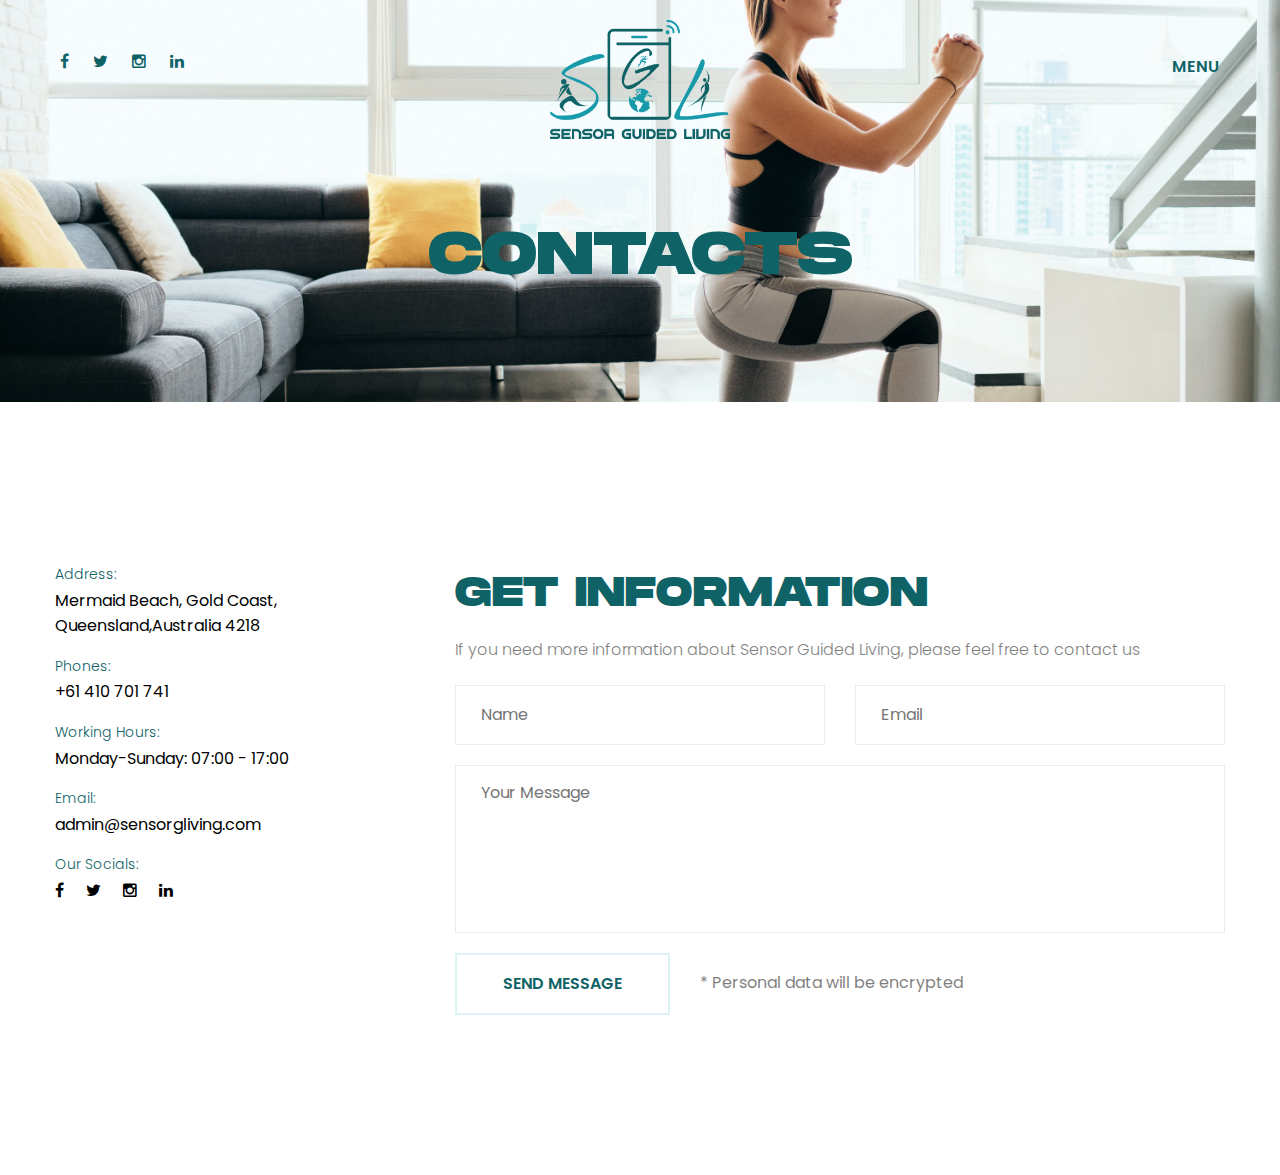
==== commit 747b2cc6: "updates" ====
--- a/contact.html
+++ b/contact.html
@@ -2,7 +2,7 @@
 <html>
 <head>
 <meta charset="utf-8">
-<title>BlackFit HTML-5 Template | Contact Us</title>
+<title>Sensor Guided Living | Contact Us</title>
 <!-- Stylesheets -->
 <link href="css/bootstrap.css" rel="stylesheet">
 <link href="css/style.css" rel="stylesheet">
@@ -178,13 +178,12 @@
 				<div class="info-column col-lg-4 col-md-12 col-sm-12">
 					<div class="inner-column">
 						<ul class="info-list">
-							<li><span>Address:</span>4578 Marmora Road, Glasgow</li>
+							<li><span>Address:</span>Mermaid Beach, Gold Coast, Queensland,Australia 4218</li>
 							<li><span>Phones:</span>
-							<a href="tel:1-123-456-78-89">+1-123-456-78-89</a><br>
-							<a href="tel:1-123-456-78-80">+1-123-456-78-80</a>
+							<a href="tel:+61410701741">+61 410 701 741</a>
 							</li>
-							<li><span>Working Hours:</span>Monday-Sunday: 07:00 - 22:00</li>
-							<li><span>Email:</span><a href="mailto:info@bigbear.com">info@bigbear.com</a></li>
+							<li><span>Working Hours:</span>Monday-Sunday: 07:00 - 17:00</li>
+							<li><span>Email:</span><a href="mailto:admin@sensorgliving.com">admin@sensorgliving.com </a></li>
 							<li class="social-links"><span>Our Socials:</span>
 								<a href="#" class="fa fa-facebook"></a>
 								<a href="#" class="fa fa-twitter"></a>
@@ -201,8 +200,8 @@
 						
 						<!-- Contact Form -->
 						<div class="contact-form">
-							<div class="group-title"><h3>GET APPOINTMENT</h3></div>
-							<div class="form-text">If you need of a Personal Trainer, Fitness Instructor advice, or a healthy living product review, please feel free to contact us</div>
+							<div class="group-title"><h3>GET INFORMATION</h3></div>
+							<div class="form-text">If you need more information about Sensor Guided Living, please feel free to contact us</div>
 							<!-- Contact Form -->
 							<form method="post" action="sendemail.php" id="contact-form">
 								<div class="row clearfix">
--- a/css/style.css
+++ b/css/style.css
@@ -8755,4 +8755,19 @@
 	color: transparent;
     -webkit-text-stroke-width: 1px;
     -webkit-text-stroke-color: #FFFFFF;
+}
+
+.devices-img img {
+	height: 100px;
+}
+
+.why_us ul {
+	list-style: disc;
+	text-align: left;
+}
+
+.why_us ul li {
+	list-style: disc;
+	text-align: left;
+	margin-bottom: 0.5rem;
 }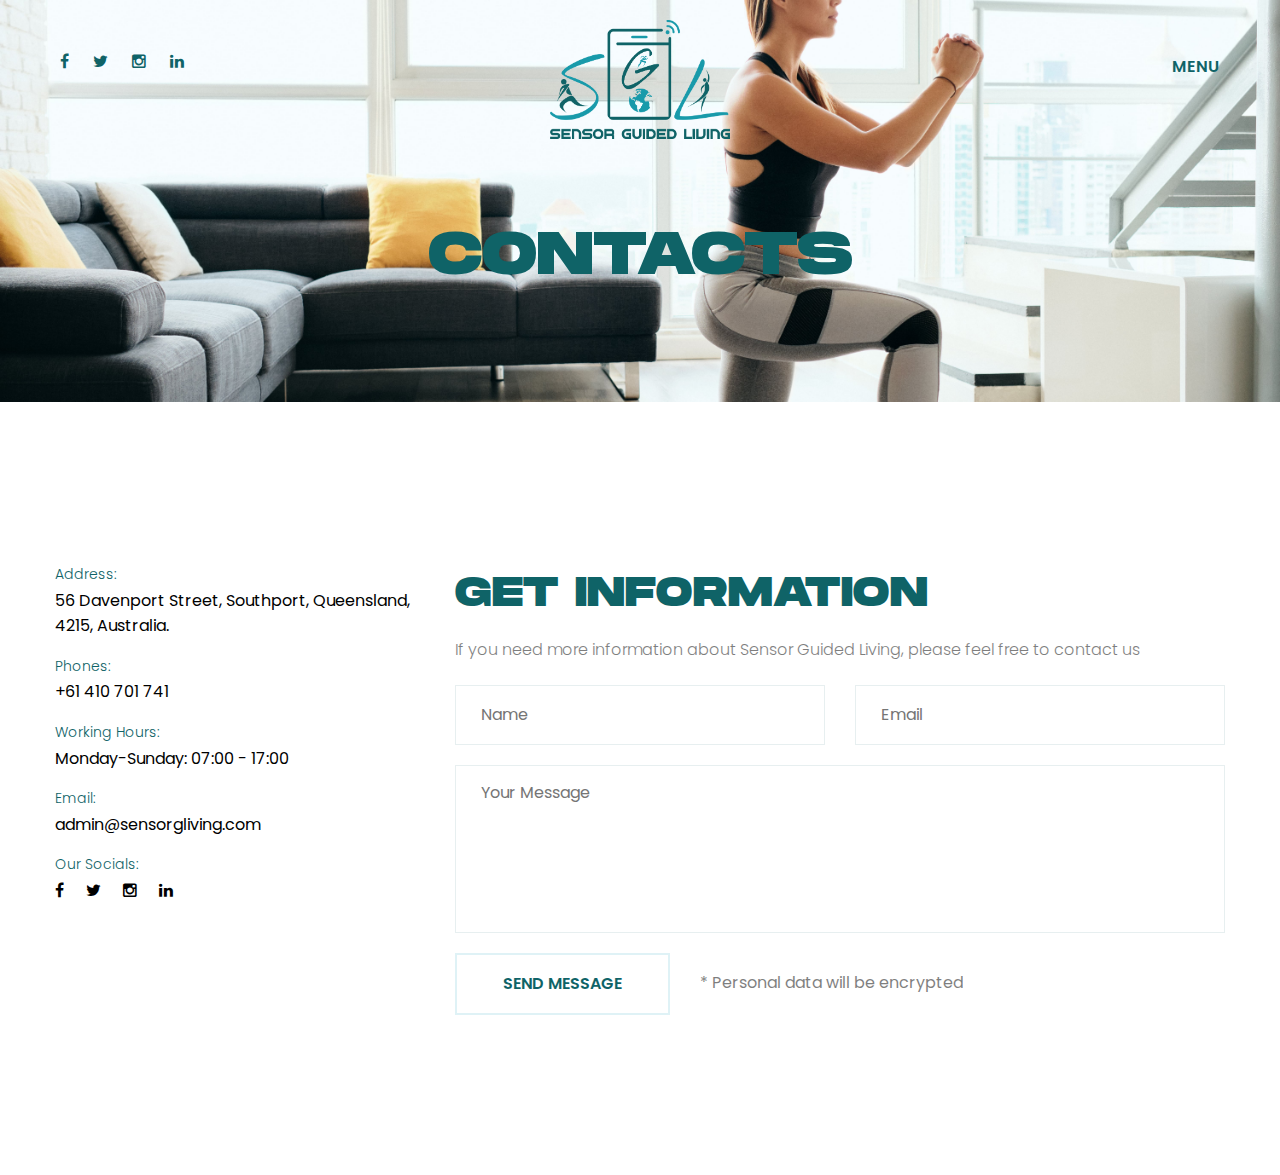
==== commit 45d5bfd3: "updates:" ====
--- a/contact.html
+++ b/contact.html
@@ -1,260 +1,383 @@
 <!DOCTYPE html>
 <html>
-<head>
-<meta charset="utf-8">
-<title>Sensor Guided Living | Contact Us</title>
-<!-- Stylesheets -->
-<link href="css/bootstrap.css" rel="stylesheet">
-<link href="css/style.css" rel="stylesheet">
-<link href="css/responsive.css" rel="stylesheet">
-
-<link rel="apple-touch-icon" sizes="180x180" href="./images/apple-touch-icon.png">
-<link rel="icon" type="image/png" sizes="32x32" href="./images/favicon-32x32.png">
-<link rel="icon" type="image/png" sizes="16x16" href="./images/favicon-16x16.png">
-<link rel="manifest" href="./site.webmanifest">
-<link rel="mask-icon" href="./images/safari-pinned-tab.svg" color="#5bbad5">
-<meta name="msapplication-TileColor" content="#ffffff">
-<meta name="theme-color" content="#ffffff">
-
-
-<!-- Responsive -->
-<meta http-equiv="X-UA-Compatible" content="IE=edge">
-<meta name="viewport" content="width=device-width, initial-scale=1.0, maximum-scale=1.0, user-scalable=0">
-
-<!--[if lt IE 9]><script src="https://cdnjs.cloudflare.com/ajax/libs/html5shiv/3.7.3/html5shiv.js"></script><![endif]-->
-<!--[if lt IE 9]><script src="js/respond.js"></script><![endif]-->
-</head>
-
-<body>
-
-<div class="page-wrapper">
- 	
-    <!-- Preloder -->
-	<div id="preloder" class="preloader">
-		<div class="lds-spinner"><div></div><div></div><div></div><div></div><div></div><div></div><div></div><div></div><div></div><div></div><div></div><div></div></div>
-	</div>
-	<!-- Εnd Preloader -->
- 	
- 	<!-- Main Header-->
-	 <header class="main-header header-style-one">
-    	
-		<!--Header-Upper-->
+  <head>
+    <meta charset="utf-8" />
+    <title>Sensor Guided Living | Contact Us</title>
+    <!-- Stylesheets -->
+    <link href="css/bootstrap.css" rel="stylesheet" />
+    <link href="css/style.css" rel="stylesheet" />
+    <link href="css/responsive.css" rel="stylesheet" />
+
+    <link
+      rel="apple-touch-icon"
+      sizes="180x180"
+      href="./images/apple-touch-icon.png"
+    />
+    <link
+      rel="icon"
+      type="image/png"
+      sizes="32x32"
+      href="./images/favicon-32x32.png"
+    />
+    <link
+      rel="icon"
+      type="image/png"
+      sizes="16x16"
+      href="./images/favicon-16x16.png"
+    />
+    <link rel="manifest" href="./site.webmanifest" />
+    <link
+      rel="mask-icon"
+      href="./images/safari-pinned-tab.svg"
+      color="#5bbad5"
+    />
+    <meta name="msapplication-TileColor" content="#ffffff" />
+    <meta name="theme-color" content="#ffffff" />
+
+    <!-- Responsive -->
+    <meta http-equiv="X-UA-Compatible" content="IE=edge" />
+    <meta
+      name="viewport"
+      content="width=device-width, initial-scale=1.0, maximum-scale=1.0, user-scalable=0"
+    />
+
+    <!--[if lt IE 9
+      ]><script src="https://cdnjs.cloudflare.com/ajax/libs/html5shiv/3.7.3/html5shiv.js"></script
+    ><![endif]-->
+    <!--[if lt IE 9]><script src="js/respond.js"></script><![endif]-->
+  </head>
+
+  <body>
+    <div class="page-wrapper">
+      <!-- Preloder -->
+      <div id="preloder" class="preloader">
+        <div class="lds-spinner">
+          <div></div>
+          <div></div>
+          <div></div>
+          <div></div>
+          <div></div>
+          <div></div>
+          <div></div>
+          <div></div>
+          <div></div>
+          <div></div>
+          <div></div>
+          <div></div>
+        </div>
+      </div>
+      <!-- Εnd Preloader -->
+
+      <!-- Main Header-->
+      <header class="main-header header-style-one">
+        <!--Header-Upper-->
         <div class="header-upper">
-        	<div class="outer-container">
-            	<div class="inner-container clearfix">
-                	
-					<!-- Logo Box -->
-                	<div class="logo-box">
-                    	<div class="logo"><a href="./"><img src="images/SGL_Logo.png" alt="SGL Logo" title="SGL Logo"></a></div>
+          <div class="outer-container">
+            <div class="inner-container clearfix">
+              <!-- Logo Box -->
+              <div class="logo-box">
+                <div class="logo">
+                  <a href="./"
+                    ><img
+                      src="images/SGL_Logo.png"
+                      alt="SGL Logo"
+                      title="SGL Logo"
+                  /></a>
+                </div>
+              </div>
+
+              <!-- Logo -->
+              <div class="mobile-logo pull-left">
+                <a href="./" title=""
+                  ><img src="./images/SGL_Logo.png" alt="Logo" title="Logo"
+                /></a>
+              </div>
+
+              <!-- Header Social Box -->
+              <div class="header-social-box clearfix">
+                <a
+                  href="https://www.facebook.com/SensorGuidedLiving/"
+                  class="fa fa-facebook"
+                ></a>
+                <a
+                  href="https://twitter.com/GuidedSensor"
+                  class="fa fa-twitter"
+                ></a>
+                <a
+                  href="https://www.instagram.com/sensorguidedliving/"
+                  class="fa fa-instagram"
+                ></a>
+                <a
+                  href="https://www.linkedin.com/company/sensor-guided-living/"
+                  class="fa fa-linkedin"
+                ></a>
+              </div>
+
+              <div class="outer-box clearfix">
+                <!-- Hidden Nav Toggler -->
+                <div class="nav-toggler">
+                  <div class="nav-btn">
+                    <button class="hidden-bar-opener">Menu</button>
+                  </div>
+                </div>
+                <!-- / Hidden Nav Toggler -->
+              </div>
+
+              <div class="nav-outer clearfix">
+                <!--Mobile Navigation Toggler-->
+                <div class="mobile-nav-toggler">
+                  <span class="icon"
+                    ><img src="images/icons/burger.svg" alt=""
+                  /></span>
+                </div>
+                <!-- Main Menu -->
+                <nav class="main-menu navbar-expand-md">
+                  <div class="navbar-header">
+                    <!-- Toggle Button -->
+                    <button
+                      class="navbar-toggler"
+                      type="button"
+                      data-toggle="collapse"
+                      data-target="#navbarSupportedContent"
+                      aria-controls="navbarSupportedContent"
+                      aria-expanded="false"
+                      aria-label="Toggle navigation"
+                    >
+                      <span class="icon-bar"></span>
+                      <span class="icon-bar"></span>
+                      <span class="icon-bar"></span>
+                    </button>
+                  </div>
+
+                  <div
+                    class="navbar-collapse collapse clearfix"
+                    id="navbarSupportedContent"
+                  >
+                    <ul class="navigation clearfix">
+                      <li><a href="./">Home</a></li>
+                      <li><a href="#we-are-section">About Us</a></li>
+                      <li><a href="#coaches-section">Our Team</a></li>
+                      <li><a href="#pricing-section">Product</a></li>
+                      <li><a href="./contact.html">Contact</a></li>
+                    </ul>
+                  </div>
+                </nav>
+              </div>
+            </div>
+          </div>
+        </div>
+        <!--End Header Upper-->
+
+        <!-- Sticky Header  -->
+        <div class="sticky-header">
+          <div class="auto-container clearfix">
+            <!--Logo-->
+            <div class="logo pull-left">
+              <a href="./" title=""
+                ><img
+                  class="nav_image"
+                  src="images/SGL_Logo.png"
+                  alt="SGL Logo"
+                  title="SGL Logo"
+              /></a>
+            </div>
+            <!--Right Col-->
+            <div class="pull-right">
+              <!-- Main Menu -->
+              <nav class="main-menu">
+                <!--Keep This Empty / Menu will come through Javascript-->
+              </nav>
+              <!-- Main Menu End-->
+            </div>
+          </div>
+        </div>
+        <!-- End Sticky Menu -->
+
+        <!-- Mobile Menu  -->
+        <div class="mobile-menu">
+          <div class="menu-backdrop"></div>
+          <div class="close-btn">
+            <span class="icon flaticon-multiply"></span>
+          </div>
+
+          <nav class="menu-box">
+            <div class="nav-logo">
+              <a href="./"
+                ><img src="images/SGL_Logo.png" alt="SGL Logo" title="SGL Logo"
+              /></a>
+            </div>
+            <div class="menu-outer">
+              <!--Here Menu Will Come Automatically Via Javascript / Same Menu as in Header-->
+            </div>
+          </nav>
+        </div>
+        <!-- End Mobile Menu -->
+      </header>
+      <!-- End Main Header -->
+
+      <!-- FullScreen Menu -->
+      <div class="fullscreen-menu">
+        <!--Close Btn-->
+        <div class="close-menu"><span>Close</span></div>
+
+        <div class="menu-outer-container">
+          <div class="menu-box">
+            <nav class="full-menu">
+              <ul class="navigation">
+                <li><a href="./">Home</a></li>
+                <li><a href="#we-are-section">About Us</a></li>
+                <li><a href="#coaches-section">Our Team</a></li>
+                <li><a href="#pricing-section">Product</a></li>
+                <li><a href="./contact.html">Contact</a></li>
+              </ul>
+            </nav>
+          </div>
+        </div>
+      </div>
+      <!-- End FullScreen Menu -->
+
+      <!--Page Title-->
+      <section
+        class="page-title"
+        style="
+          background-image: url(./images/adult-woman-training-legs-doing-inverted-lunges-ex-M82YTFN.jpg);
+        "
+      >
+        <div class="auto-container">
+          <h2>CONTACTS</h2>
+        </div>
+      </section>
+      <!--End Page Title-->
+
+      <!-- Contact Page Section -->
+      <section class="contact-page-section">
+        <div class="auto-container">
+          <div class="row clearfix">
+            <!-- Info Column -->
+            <div class="info-column col-lg-4 col-md-12 col-sm-12">
+              <div class="inner-column">
+                <ul class="info-list">
+                  <li>
+                    <span>Address:</span>56 Davenport Street, Southport,
+                    Queensland, 4215, Australia.
+                  </li>
+                  <li>
+                    <span>Phones:</span>
+                    <a href="tel:+61410701741">+61 410 701 741</a>
+                  </li>
+                  <li>
+                    <span>Working Hours:</span>Monday-Sunday: 07:00 - 17:00
+                  </li>
+                  <li>
+                    <span>Email:</span
+                    ><a href="mailto:admin@sensorgliving.com"
+                      >admin@sensorgliving.com
+                    </a>
+                  </li>
+                  <li class="social-links">
+                    <span>Our Socials:</span>
+                    <a
+                      href="https://www.facebook.com/SensorGuidedLiving/"
+                      class="fa fa-facebook"
+                    ></a>
+                    <a
+                      href="https://twitter.com/GuidedSensor"
+                      class="fa fa-twitter"
+                    ></a>
+                    <a
+                      href="https://www.instagram.com/sensorguidedliving/"
+                      class="fa fa-instagram"
+                    ></a>
+                    <a
+                      href="https://www.linkedin.com/company/sensor-guided-living/"
+                      class="fa fa-linkedin"
+                    ></a>
+                  </li>
+                </ul>
+              </div>
+            </div>
+
+            <!-- Form Column -->
+            <div class="form-column col-lg-8 col-md-12 col-sm-12">
+              <div class="inner-column">
+                <!-- Contact Form -->
+                <div class="contact-form">
+                  <div class="group-title"><h3>GET INFORMATION</h3></div>
+                  <div class="form-text">
+                    If you need more information about Sensor Guided Living,
+                    please feel free to contact us
+                  </div>
+                  <!-- Contact Form -->
+                  <form method="post" action="sendemail.php" id="contact-form">
+                    <div class="row clearfix">
+                      <div class="col-lg-6 col-md-6 col-sm-12 form-group">
+                        <input
+                          type="text"
+                          name="username"
+                          placeholder="Name"
+                          required
+                        />
+                      </div>
+
+                      <div class="col-lg-6 col-md-6 col-sm-12 form-group">
+                        <input
+                          type="email"
+                          name="email"
+                          placeholder="Email"
+                          required
+                        />
+                      </div>
+
+                      <div class="col-lg-12 col-md-12 col-sm-12 form-group">
+                        <textarea
+                          class="darma"
+                          name="message"
+                          placeholder="Your Message"
+                        ></textarea>
+                      </div>
+
+                      <div
+                        class="col-lg-12 clearfix col-md-12 col-sm-12 form-group"
+                      >
+                        <button
+                          class="theme-btn btn-style-one"
+                          type="submit"
+                          name="submit-form"
+                        >
+                          <span class="txt">SEND MESSAGE</span>
+                        </button>
+                        <span class="data"
+                          >* Personal data will be encrypted</span
+                        >
+                      </div>
                     </div>
-                    
-					<!-- Logo -->
-					<div class="mobile-logo pull-left">
-						<a href="./" title=""><img src="./images/SGL_Logo.png" alt="Logo" title="Logo"></a>
-					</div>
-					
-					<!-- Header Social Box -->
-					<div class="header-social-box clearfix">
-						<a href="https://www.facebook.com/SensorGuidedLiving/" class="fa fa-facebook"></a>
-						<a href="#" class="fa fa-twitter"></a>
-						<a href="#" class="fa fa-instagram"></a>
-						<a href="#" class="fa fa-linkedin"></a>
-					</div>
-					
-					<div class="outer-box clearfix">
-						
-						<!-- Hidden Nav Toggler -->
-						<div class="nav-toggler">
-						   <div class="nav-btn"><button class="hidden-bar-opener">Menu</button></div>
-						</div>
-						<!-- / Hidden Nav Toggler -->
-						
-					</div>
-					
-					<div class="nav-outer clearfix">
-						<!--Mobile Navigation Toggler-->
-						<div class="mobile-nav-toggler"><span class="icon"><img src="images/icons/burger.svg" alt="" /></span></div>
-						<!-- Main Menu -->
-						<nav class="main-menu navbar-expand-md">
-							<div class="navbar-header">
-								<!-- Toggle Button -->    	
-								<button class="navbar-toggler" type="button" data-toggle="collapse" data-target="#navbarSupportedContent" aria-controls="navbarSupportedContent" aria-expanded="false" aria-label="Toggle navigation">
-									<span class="icon-bar"></span>
-									<span class="icon-bar"></span>
-									<span class="icon-bar"></span>
-								</button>
-							</div>
-							
-							<div class="navbar-collapse collapse clearfix" id="navbarSupportedContent">
-								<ul class="navigation clearfix">
-									<li><a href="./">Home</a></li>
-									<li><a href="#we-are-section">About Us</a></li>
-									<li><a href="#coaches-section">Our Team</a></li>
-									<li><a href="#pricing-section">Product</a></li>
-									<li><a href="./contact.html">Contact</a></li>
-								</ul>
-							</div>
-						</nav>
-						
-					</div>
-                    
+                  </form>
                 </div>
-				
-            </div>
-        </div>
-        <!--End Header Upper-->
-        
-		<!-- Sticky Header  -->
-        <div class="sticky-header">
-            <div class="auto-container clearfix">
-                <!--Logo-->
-                <div class="logo pull-left">
-                    <a href="./" title=""><img class="nav_image" src="images/SGL_Logo.png" alt="SGL Logo" title="SGL Logo"></a>
-                </div>
-                <!--Right Col-->
-                <div class="pull-right">
-                    <!-- Main Menu -->
-                    <nav class="main-menu">
-                        <!--Keep This Empty / Menu will come through Javascript-->
-                    </nav><!-- Main Menu End-->
-					
-                </div>
-            </div>
-        </div><!-- End Sticky Menu -->
-    
-		<!-- Mobile Menu  -->
-        <div class="mobile-menu">
-            <div class="menu-backdrop"></div>
-            <div class="close-btn"><span class="icon flaticon-multiply"></span></div>
-            
-            <nav class="menu-box">
-                <div class="nav-logo"><a href="./"><img src="images/SGL_Logo.png" alt="SGL Logo" title="SGL Logo"></a></div>
-                <div class="menu-outer">
-				<!--Here Menu Will Come Automatically Via Javascript / Same Menu as in Header--></div>
-            </nav>
-			
-        </div>
-		<!-- End Mobile Menu -->
-	
-    </header>
-    <!-- End Main Header -->
-	
-	<!-- FullScreen Menu -->
-	<div class="fullscreen-menu">
-		<!--Close Btn-->
-		<div class="close-menu"><span>Close</span></div>
-		
-		<div class="menu-outer-container">
-			<div class="menu-box">
-				<nav class="full-menu">
-					<ul class="navigation">
-						<li><a href="./">Home</a></li>
-						<li><a href="#we-are-section">About Us</a></li>
-						<li><a href="#coaches-section">Our Team</a></li>
-						<li><a href="#pricing-section">Product</a></li>
-						<li><a href="./contact.html">Contact</a></li>
-					</ul>
-				</nav>
-			</div>
-		</div>
-	</div>
-	<!-- End FullScreen Menu -->
-	
-	<!--Page Title-->
-    <section class="page-title" style="background-image:url(./images/adult-woman-training-legs-doing-inverted-lunges-ex-M82YTFN.jpg)">
-    	<div class="auto-container">
-			<h2>CONTACTS</h2>
-        </div>
-    </section>
-    <!--End Page Title-->
-	
-	<!-- Contact Page Section -->
-    <section class="contact-page-section">
-    	<div class="auto-container">
-			
-			<div class="row clearfix">
-				
-				<!-- Info Column -->
-				<div class="info-column col-lg-4 col-md-12 col-sm-12">
-					<div class="inner-column">
-						<ul class="info-list">
-							<li><span>Address:</span>Mermaid Beach, Gold Coast, Queensland,Australia 4218</li>
-							<li><span>Phones:</span>
-							<a href="tel:+61410701741">+61 410 701 741</a>
-							</li>
-							<li><span>Working Hours:</span>Monday-Sunday: 07:00 - 17:00</li>
-							<li><span>Email:</span><a href="mailto:admin@sensorgliving.com">admin@sensorgliving.com </a></li>
-							<li class="social-links"><span>Our Socials:</span>
-								<a href="#" class="fa fa-facebook"></a>
-								<a href="#" class="fa fa-twitter"></a>
-								<a href="#" class="fa fa-instagram"></a>
-								<a href="#" class="fa fa-linkedin"></a>
-							</li>
-						</ul>
-					</div>
-				</div>
-				
-				<!-- Form Column -->
-				<div class="form-column col-lg-8 col-md-12 col-sm-12">
-					<div class="inner-column">
-						
-						<!-- Contact Form -->
-						<div class="contact-form">
-							<div class="group-title"><h3>GET INFORMATION</h3></div>
-							<div class="form-text">If you need more information about Sensor Guided Living, please feel free to contact us</div>
-							<!-- Contact Form -->
-							<form method="post" action="sendemail.php" id="contact-form">
-								<div class="row clearfix">
-									
-									<div class="col-lg-6 col-md-6 col-sm-12 form-group">
-										<input type="text" name="username" placeholder="Name" required>
-									</div>
-									
-									<div class="col-lg-6 col-md-6 col-sm-12 form-group">
-										<input type="email" name="email" placeholder="Email" required>
-									</div>
-									
-									<div class="col-lg-12 col-md-12 col-sm-12 form-group">
-										<textarea class="darma" name="message" placeholder="Your Message"></textarea>
-									</div>
-									
-									<div class="col-lg-12 clearfix col-md-12 col-sm-12 form-group">
-										<button class="theme-btn btn-style-one" type="submit" name="submit-form"><span class="txt">SEND MESSAGE</span></button>
-										<span class="data">* Personal data will be encrypted</span>
-									</div>
-									
-								</div>
-							</form>
-								
-						</div>
-						<!-- End Contact Form -->
-						
-					</div>
-				</div>
-				
-			</div>
-			
-        </div>
-    </section>
-    <!-- End Contact Page Section -->
-	
-</div>
-<!--End pagewrapper-->
-
-<!--Scroll to top-->
-<div class="scroll-to-top scroll-to-target" data-target="html"><span class="fa fa-angle-up"></span></div>
-
-<script src="js/jquery.js"></script>
-<script src="js/popper.min.js"></script>
-<script src="js/bootstrap.min.js"></script>
-<script src="js/jquery.mCustomScrollbar.concat.min.js"></script>
-<script src="js/jquery.fancybox.js"></script>
-<script src="js/appear.js"></script>
-<script src="js/owl.js"></script>
-<script src="js/wow.js"></script>
-<script src="js/validate.js"></script>
-<script src="js/jquery-ui.js"></script>
-<script src="js/script.js"></script>
-
-</body>
-</html>+                <!-- End Contact Form -->
+              </div>
+            </div>
+          </div>
+        </div>
+      </section>
+      <!-- End Contact Page Section -->
+    </div>
+    <!--End pagewrapper-->
+
+    <!--Scroll to top-->
+    <div class="scroll-to-top scroll-to-target" data-target="html">
+      <span class="fa fa-angle-up"></span>
+    </div>
+
+    <script src="js/jquery.js"></script>
+    <script src="js/popper.min.js"></script>
+    <script src="js/bootstrap.min.js"></script>
+    <script src="js/jquery.mCustomScrollbar.concat.min.js"></script>
+    <script src="js/jquery.fancybox.js"></script>
+    <script src="js/appear.js"></script>
+    <script src="js/owl.js"></script>
+    <script src="js/wow.js"></script>
+    <script src="js/validate.js"></script>
+    <script src="js/jquery-ui.js"></script>
+    <script src="js/script.js"></script>
+  </body>
+</html>
--- a/css/style.css
+++ b/css/style.css
@@ -39,40 +39,44 @@
 
 **********************************************/
 
-@import url('https://fonts.googleapis.com/css?family=Poppins:300,400,500,600,700,800,900&display=swap');
+@import url("https://fonts.googleapis.com/css?family=Poppins:300,400,500,600,700,800,900&display=swap");
 
 /* font-family: 'Poppins', sans-serif; */
 
-@import url('font-awesome.css');
-@import url('flaticon.css');
-@import url('animate.css');
-@import url('owl.css');
-@import url('animation.css');
-@import url('jquery-ui.css');
-@import url('custom-animate.css');
-@import url('jquery.fancybox.min.css');
-@import url('jquery.bootstrap-touchspin.css');
-@import url('jquery.mCustomScrollbar.min.css');
+@import url("font-awesome.css");
+@import url("flaticon.css");
+@import url("animate.css");
+@import url("owl.css");
+@import url("animation.css");
+@import url("jquery-ui.css");
+@import url("custom-animate.css");
+@import url("jquery.fancybox.min.css");
+@import url("jquery.bootstrap-touchspin.css");
+@import url("jquery.mCustomScrollbar.min.css");
 
 @font-face {
-  font-family: 'MonumentExtended-Regular';
-  src:  url('../fonts/monumentExtended-Regular.eot');
-  src:  url('../fonts/monumentExtended-Regular.eot#iefix') format('embedded-opentype'),
-    url('../fonts/monumentExtended-Regular.ttf') format('truetype'),
-    url('../fonts/monumentExtended-Regular.woff') format('woff'),
-    url('../fonts/monumentExtended-Regular.svg#monumentExtended-Regular') format('svg');
+  font-family: "MonumentExtended-Regular";
+  src: url("../fonts/monumentExtended-Regular.eot");
+  src: url("../fonts/monumentExtended-Regular.eot#iefix")
+      format("embedded-opentype"),
+    url("../fonts/monumentExtended-Regular.ttf") format("truetype"),
+    url("../fonts/monumentExtended-Regular.woff") format("woff"),
+    url("../fonts/monumentExtended-Regular.svg#monumentExtended-Regular")
+      format("svg");
   font-weight: normal;
   font-style: normal;
   font-display: block;
 }
 
 @font-face {
-  font-family: 'MonumentExtended-Ultrabold';
-  src:  url('../fonts/monumentExtended-Ultrabold.eot');
-  src:  url('../fonts/monumentExtended-Ultrabold.eot#iefix') format('embedded-opentype'),
-    url('../fonts/monumentExtended-Ultrabold.ttf') format('truetype'),
-    url('../fonts/monumentExtended-Ultrabold.woff') format('woff'),
-    url('../fonts/monumentExtended-Ultrabold.svg#monumentExtended-Ultrabold') format('svg');
+  font-family: "MonumentExtended-Ultrabold";
+  src: url("../fonts/monumentExtended-Ultrabold.eot");
+  src: url("../fonts/monumentExtended-Ultrabold.eot#iefix")
+      format("embedded-opentype"),
+    url("../fonts/monumentExtended-Ultrabold.ttf") format("truetype"),
+    url("../fonts/monumentExtended-Ultrabold.woff") format("woff"),
+    url("../fonts/monumentExtended-Ultrabold.svg#monumentExtended-Ultrabold")
+      format("svg");
   font-weight: normal;
   font-style: normal;
   font-display: block;
@@ -85,12 +89,12 @@
 ====================================================================
 
  ***/
- 
+
 * {
-	margin:0px;
-	padding:0px;
-	border:none;
-	outline:none;
+  margin: 0px;
+  padding: 0px;
+  border: none;
+  outline: none;
 }
 
 /*** 
@@ -102,121 +106,131 @@
  ***/
 
 body {
-	font-family: 'MonumentExtended-Regular';
-	font-size:14px;
-	color:#777777;
-	line-height:1.7em;
-	font-weight:400;
-	background:#000000;
-	-webkit-font-smoothing: antialiased;
-	-moz-font-smoothing: antialiased;
-}
-
-.bordered-layout .page-wrapper{
-	padding:0px 50px 0px;
-}
-
-a{
-	text-decoration:none;
-	cursor:pointer;
-	color:#fdbd15;
+  font-family: "MonumentExtended-Regular";
+  font-size: 14px;
+  color: #777777;
+  line-height: 1.7em;
+  font-weight: 400;
+  background: #000000;
+  -webkit-font-smoothing: antialiased;
+  -moz-font-smoothing: antialiased;
+}
+
+.bordered-layout .page-wrapper {
+  padding: 0px 50px 0px;
+}
+
+a {
+  text-decoration: none;
+  cursor: pointer;
+  color: #fdbd15;
 }
 
 button,
-a:hover,a:focus,a:visited{
-	text-decoration:none;
-	outline:none !important;
-}
-
-h1,h2,h3,h4,h5,h6 {
-	position:relative;
-	font-weight:normal;
-	margin:0px;
-	background:none;
-	line-height:1.6em;
-	font-family: 'MonumentExtended-Ultrabold';
-}
-
-input,button,select,textarea{
-	
-}
-
-textarea{
-	overflow:hidden;
-}
-
-p{
-	position:relative;
-	line-height:1.8em;	
+a:hover,
+a:focus,
+a:visited {
+  text-decoration: none;
+  outline: none !important;
+}
+
+h1,
+h2,
+h3,
+h4,
+h5,
+h6 {
+  position: relative;
+  font-weight: normal;
+  margin: 0px;
+  background: none;
+  line-height: 1.6em;
+  font-family: "MonumentExtended-Ultrabold";
+}
+
+input,
+button,
+select,
+textarea {
+}
+
+textarea {
+  overflow: hidden;
+}
+
+p {
+  position: relative;
+  line-height: 1.8em;
 }
 
 /* Typography */
 
-h1{
-	font-size:80px;
-}
-
-h2{
-	font-size:60px;
-}
-
-h3{
-	font-size:40px;
-}
-
-h4{
-	font-size:30px;
-}
-
-h5{
-	font-size:22px;
-}
-
-h6{
-	font-size:18px;
-}
-
-.auto-container{
-	position:static;
-	max-width:1200px;
-	padding:0px 15px;
-	margin:0 auto;
-}
-
-.medium-container{
-	max-width:850px;
-}
-
-.page-wrapper{
-	position:relative;
-	margin:0 auto;
-	width:100%;
-	min-width:300px;
-}
-
-ul,li{
-	list-style:none;
-	padding:0px;
-	margin:0px;	
-}
-
-img{
-	display:inline-block;
-	max-width:100%;
-}
-
-.theme-btn{
-	cursor:pointer;
-	display:inline-block;
-	transition:all 0.3s ease;
-	-moz-transition:all 0.3s ease;
-	-webkit-transition:all 0.3s ease;
-	-ms-transition:all 0.3s ease;
-	-o-transition:all 0.3s ease;
-}
-
-.centered{
-	text-align:center;	
+h1 {
+  font-size: 80px;
+}
+
+h2 {
+  font-size: 60px;
+}
+
+h3 {
+  font-size: 40px;
+}
+
+h4 {
+  font-size: 30px;
+}
+
+h5 {
+  font-size: 22px;
+}
+
+h6 {
+  font-size: 18px;
+}
+
+.auto-container {
+  position: static;
+  max-width: 1200px;
+  padding: 0px 15px;
+  margin: 0 auto;
+}
+
+.medium-container {
+  max-width: 850px;
+}
+
+.page-wrapper {
+  position: relative;
+  margin: 0 auto;
+  width: 100%;
+  min-width: 300px;
+}
+
+ul,
+li {
+  list-style: none;
+  padding: 0px;
+  margin: 0px;
+}
+
+img {
+  display: inline-block;
+  max-width: 100%;
+}
+
+.theme-btn {
+  cursor: pointer;
+  display: inline-block;
+  transition: all 0.3s ease;
+  -moz-transition: all 0.3s ease;
+  -webkit-transition: all 0.3s ease;
+  -ms-transition: all 0.3s ease;
+  -o-transition: all 0.3s ease;
+}
+
+.centered {
+  text-align: center;
 }
 
 /***
@@ -227,439 +241,471 @@
 
 ***/
 
-.scroll-to-top{
-	position:fixed;
-	bottom:60px;
-	right:60px;
-	width:60px;
-	height:60px;
-	color:#189aaa;
-	font-size:18px;
-	text-transform:uppercase;
-	line-height:58px;
-	text-align:center;
-	z-index:100;
-	cursor:pointer;
-	display:none;
-	border-radius:0px;
-	border:1px solid #189aaa;
-	-webkit-transition:all 300ms ease;
-	-ms-transition:all 300ms ease;
-	-o-transition:all 300ms ease;
-	-moz-transition:all 300ms ease;
-	transition:all 300ms ease;
-}
-
-.scroll-to-top:hover{
-	color:#189aaa;
-	background:#0f6367;
+.scroll-to-top {
+  position: fixed;
+  bottom: 60px;
+  right: 100px;
+  width: 60px;
+  height: 60px;
+  color: #189aaa;
+  font-size: 18px;
+  text-transform: uppercase;
+  line-height: 58px;
+  text-align: center;
+  z-index: 100;
+  cursor: pointer;
+  display: none;
+  border-radius: 0px;
+  border: 1px solid #189aaa;
+  -webkit-transition: all 300ms ease;
+  -ms-transition: all 300ms ease;
+  -o-transition: all 300ms ease;
+  -moz-transition: all 300ms ease;
+  transition: all 300ms ease;
+}
+
+.scroll-to-top:hover {
+  color: #189aaa;
+  background: #0f6367;
 }
 
 /* List Style One */
 
-.list-style-one{
-	position:relative;
-}
-
-.list-style-one li{
-	position:relative;
-	color:#ffffff;
-	font-size:16px;
-	padding-left:30px;
-	font-weight:400;
-	line-height:1.6em;
-	margin-bottom:20px;
-}
-
-.list-style-one li .icon{
-	position:absolute;
-	left:0px;
-	top:5px;
-	color:#fe4c1c;
-	font-size:18px;
-	line-height:1em;
-	font-weight:300;
-	-webkit-transition:all 300ms ease;
-	-moz-transition:all 300ms ease;
-	-ms-transition:all 300ms ease;
-	-o-transition:all 300ms ease;
-	transition:all 300ms ease;
+.list-style-one {
+  position: relative;
+}
+
+.list-style-one li {
+  position: relative;
+  color: #ffffff;
+  font-size: 16px;
+  padding-left: 30px;
+  font-weight: 400;
+  line-height: 1.6em;
+  margin-bottom: 20px;
+}
+
+.list-style-one li .icon {
+  position: absolute;
+  left: 0px;
+  top: 5px;
+  color: #fe4c1c;
+  font-size: 18px;
+  line-height: 1em;
+  font-weight: 300;
+  -webkit-transition: all 300ms ease;
+  -moz-transition: all 300ms ease;
+  -ms-transition: all 300ms ease;
+  -o-transition: all 300ms ease;
+  transition: all 300ms ease;
 }
 
 /* CUSTOM BUTTON */
 
 .custom-btn {
-	position: relative;
-	display: inline-block;
-	width: 200px;
-	height: 58px;
-	line-height: 56px;
-	text-align: center;
-	background-color: transparent;
-	cursor: pointer;
-	text-decoration: none;
-	font-family: 'Poppins', sans-serif;
+  position: relative;
+  display: inline-block;
+  width: 200px;
+  height: 58px;
+  line-height: 56px;
+  text-align: center;
+  background-color: transparent;
+  cursor: pointer;
+  text-decoration: none;
+  font-family: "Poppins", sans-serif;
 }
 
 .custom-btn:hover {
-	text-decoration: none;
+  text-decoration: none;
 }
 
 .custom-btn:hover svg rect {
-	stroke-width: 1;
-	stroke-dasharray: 130, 500;
-	stroke-dashoffset: 340;
-	color:#ffffff;
+  stroke-width: 1;
+  stroke-dasharray: 130, 500;
+  stroke-dashoffset: 340;
+  color: #ffffff;
 }
 
 .custom-btn svg {
-	width: 200px;
-	height: 58px;
-	position: absolute;
-	top: 0;
-	left: 0;
+  width: 200px;
+  height: 58px;
+  position: absolute;
+  top: 0;
+  left: 0;
 }
 
 .custom-btn svg rect {
-	width: 198px;
-	height: 56px;
-	stroke-width: 1;
-	stroke-dasharray: 353, 0;
-	stroke-dashoffset: 0;
-	-webkit-transition: all 600ms ease;
-	transition: all 600ms ease;
+  width: 198px;
+  height: 56px;
+  stroke-width: 1;
+  stroke-dasharray: 353, 0;
+  stroke-dashoffset: 0;
+  -webkit-transition: all 600ms ease;
+  transition: all 600ms ease;
 }
 
 .custom-btn span {
-	display: inline-block;
-	color: #ffffff;
-	font-size: 16px;
-	font-weight: 600;
-	font-family: 'Poppins', sans-serif;
+  display: inline-block;
+  color: #ffffff;
+  font-size: 16px;
+  font-weight: 600;
+  font-family: "Poppins", sans-serif;
 }
 
 /*Btn Style One*/
 
-.btn-style-one{
-	position: relative;
-	display: inline-block;
-	font-size: 16px;
-	line-height: 30px;
-	color: #0f6367;
-	cursor:pointer;
-	padding: 14px 46px;
-	font-weight: 600;
-	overflow: hidden;
-	border-radius:0px;
-	text-transform: uppercase;
-	border:2px solid rgba(93, 188, 210, 0.20);
-	font-family: 'Poppins', sans-serif;
-	transition: all 300ms ease;
-    -moz-transition: all 300ms ease;
-    -webkit-transition: all 300ms ease;
-    -ms-transition: all 300ms ease;
-    -o-transition: all 300ms ease;
-}
-
-.btn-style-one .txt{
-	position:relative;
-	z-index:1;
-	
-}
-
-.btn-style-one:before{
-    content: '';
-    position: absolute;
-    top: 0;
-    left: 0;
-    width: 100%;
-    height: 100%;
-    z-index: 1;
-    opacity: 0;
-    background-color: #ffffff;
+.btn-style-one {
+  position: relative;
+  display: inline-block;
+  font-size: 16px;
+  line-height: 30px;
+  color: #0f6367;
+  cursor: pointer;
+  padding: 14px 46px;
+  font-weight: 600;
+  overflow: hidden;
+  border-radius: 0px;
+  text-transform: uppercase;
+  border: 2px solid rgba(93, 188, 210, 0.2);
+  font-family: "Poppins", sans-serif;
+  transition: all 300ms ease;
+  -moz-transition: all 300ms ease;
+  -webkit-transition: all 300ms ease;
+  -ms-transition: all 300ms ease;
+  -o-transition: all 300ms ease;
+}
+
+.btn-style-custom {
+    position: relative;
+    display: inline-block;
+    font-size: 16px;
+    line-height: 30px;
+    color: #FFFFFF;
+    cursor: pointer;
+    padding: 14px 46px;
+    font-weight: 600;
+    overflow: hidden;
+    border-radius: 0px;
+    text-transform: uppercase;
+    border: 2px solid rgba(255, 255, 255, 0.2);
+    font-family: "Poppins", sans-serif;
     transition: all 300ms ease;
     -moz-transition: all 300ms ease;
     -webkit-transition: all 300ms ease;
     -ms-transition: all 300ms ease;
     -o-transition: all 300ms ease;
-    -webkit-transform: scale(1, 0.5);
-    transform: scale(1, 0.5);
-}
-
-.btn-style-one:hover::before{
-    opacity: 1;
-    transform: scale(1, 1);
-	-webkit-transform: scale(1, 1);
-}
-
-.btn-style-one:hover{
-	color: #0f6367;
-	border-color:#5dbcd2;
+}
+
+.btn-style-custom:hover {
+  color: #FFFFFF;
+  border: 2px solid rgba(255, 255, 255, 0.8);
+}
+
+.btn-style-custom .txt {
+  color: #FFFFFF;
+}
+
+.btn-style-custom .txt:hover {
+  color: #FFFFFF;
+}
+
+.btn-style-one .txt {
+  position: relative;
+  z-index: 1;
+}
+
+.btn-style-one:before {
+  content: "";
+  position: absolute;
+  top: 0;
+  left: 0;
+  width: 100%;
+  height: 100%;
+  z-index: 1;
+  opacity: 0;
+  background-color: #ffffff;
+  transition: all 300ms ease;
+  -moz-transition: all 300ms ease;
+  -webkit-transition: all 300ms ease;
+  -ms-transition: all 300ms ease;
+  -o-transition: all 300ms ease;
+  -webkit-transform: scale(1, 0.5);
+  transform: scale(1, 0.5);
+}
+
+.btn-style-one:hover::before {
+  opacity: 1;
+  transform: scale(1, 1);
+  -webkit-transform: scale(1, 1);
+}
+
+.btn-style-one:hover {
+  color: #0f6367;
+  border-color: #5dbcd2;
 }
 
 /* Btn Style Two */
 
-.btn-style-two{
-	position: relative;
-	display: inline-block;
-	font-size: 16px;
-	line-height: 30px;
-	color: #000000;
-	padding: 14px 46px;
-	font-weight: 600;
-	overflow: hidden;
-	border-radius:0px;
-	text-transform: uppercase;
-	border:2px solid #000000;
-	font-family: 'Poppins', sans-serif;
-	transition: all 300ms ease;
-    -moz-transition: all 300ms ease;
-    -webkit-transition: all 300ms ease;
-    -ms-transition: all 300ms ease;
-    -o-transition: all 300ms ease;
-}
-
-.btn-style-two .txt{
-	position:relative;
-	z-index:1;
-	
-}
-
-.btn-style-two:before{
-    content: '';
-    position: absolute;
-    top: 0;
-    left: 0;
-    width: 100%;
-    height: 100%;
-    z-index: 1;
-    opacity: 0;
-    background-color: #000000;
-    transition: all 300ms ease;
-    -moz-transition: all 300ms ease;
-    -webkit-transition: all 300ms ease;
-    -ms-transition: all 300ms ease;
-    -o-transition: all 300ms ease;
-    -webkit-transform: scale(1, 0.5);
-    transform: scale(1, 0.5);
-}
-
-.btn-style-two:hover::before{
-    opacity: 1;
-    transform: scale(1, 1);
-	-webkit-transform: scale(1, 1);
-}
-
-.btn-style-two:hover{
-	color: #ffffff;
+.btn-style-two {
+  position: relative;
+  display: inline-block;
+  font-size: 16px;
+  line-height: 30px;
+  color: #000000;
+  padding: 14px 46px;
+  font-weight: 600;
+  overflow: hidden;
+  border-radius: 0px;
+  text-transform: uppercase;
+  border: 2px solid #000000;
+  font-family: "Poppins", sans-serif;
+  transition: all 300ms ease;
+  -moz-transition: all 300ms ease;
+  -webkit-transition: all 300ms ease;
+  -ms-transition: all 300ms ease;
+  -o-transition: all 300ms ease;
+}
+
+.btn-style-two .txt {
+  position: relative;
+  z-index: 1;
+}
+
+.btn-style-two:before {
+  content: "";
+  position: absolute;
+  top: 0;
+  left: 0;
+  width: 100%;
+  height: 100%;
+  z-index: 1;
+  opacity: 0;
+  background-color: #000000;
+  transition: all 300ms ease;
+  -moz-transition: all 300ms ease;
+  -webkit-transition: all 300ms ease;
+  -ms-transition: all 300ms ease;
+  -o-transition: all 300ms ease;
+  -webkit-transform: scale(1, 0.5);
+  transform: scale(1, 0.5);
+}
+
+.btn-style-two:hover::before {
+  opacity: 1;
+  transform: scale(1, 1);
+  -webkit-transform: scale(1, 1);
+}
+
+.btn-style-two:hover {
+  color: #ffffff;
 }
 
 /* Btn Style Three */
 
-.btn-style-three{
-	position: relative;
-	display: inline-block;
-	font-size: 16px;
-	line-height: 30px;
-	color: #e5e5e5;
-	padding: 16px 46px 16px;
-	font-weight: 600;
-	overflow: hidden;
-	border-radius:0px;
-	letter-spacing:2px;
-	background: #000000 !important;
-	text-transform: capitalize;
-	font-family: 'Poppins', sans-serif;
-}
-
-.btn-style-three .txt{
-	position:relative;
-	z-index:1;
-}
-
-.btn-style-three:before{
-    content: '';
-    position: absolute;
-    top: 0;
-    left: 0;
-    width: 100%;
-    height: 100%;
-    z-index: 1;
-    opacity: 0;
-    -webkit-transition: all 0.4s;
-    -moz-transition: all 0.4s;
-    -o-transition: all 0.4s;
-    transition: all 0.4s;
-    -webkit-transform: scale(1, 0.5);
-    transform: scale(1, 0.5);
-	background-color:#313030;
-}
-
-.btn-style-three:hover::before{
-    opacity: 1;
-    -webkit-transform: scale(1, 1);
-    transform: scale(1, 1);
-}
-
-.btn-style-three:hover{
-	color: #ffffff;
-	border-color:#fdbd15;
+.btn-style-three {
+  position: relative;
+  display: inline-block;
+  font-size: 16px;
+  line-height: 30px;
+  color: #e5e5e5;
+  padding: 16px 46px 16px;
+  font-weight: 600;
+  overflow: hidden;
+  border-radius: 0px;
+  letter-spacing: 2px;
+  background: #000000 !important;
+  text-transform: capitalize;
+  font-family: "Poppins", sans-serif;
+}
+
+.btn-style-three .txt {
+  position: relative;
+  z-index: 1;
+}
+
+.btn-style-three:before {
+  content: "";
+  position: absolute;
+  top: 0;
+  left: 0;
+  width: 100%;
+  height: 100%;
+  z-index: 1;
+  opacity: 0;
+  -webkit-transition: all 0.4s;
+  -moz-transition: all 0.4s;
+  -o-transition: all 0.4s;
+  transition: all 0.4s;
+  -webkit-transform: scale(1, 0.5);
+  transform: scale(1, 0.5);
+  background-color: #313030;
+}
+
+.btn-style-three:hover::before {
+  opacity: 1;
+  -webkit-transform: scale(1, 1);
+  transform: scale(1, 1);
+}
+
+.btn-style-three:hover {
+  color: #ffffff;
+  border-color: #fdbd15;
 }
 
 /* Btn Style Four */
 
-.btn-style-four{
-	position: relative;
-	display: inline-block;
-	font-size: 16px;
-	line-height: 30px;
-	color: #ffffff;
-	padding: 10px 32px 10px;
-	font-weight: 600;
-	overflow: hidden;
-	border-radius:0px;
-	background: none;
-	text-transform: capitalize;
-	background-color:#fdbd15;
-	font-family: 'Montserrat', sans-serif;
-}
-
-.btn-style-four .txt{
-	position:relative;
-	z-index:1;
-}
-
-.btn-style-four:before{
-    content: '';
-    position: absolute;
-    top: 0;
-    left: 0;
-    width: 100%;
-    height: 100%;
-    z-index: 1;
-    opacity: 0;
-    -webkit-transition: all 0.4s;
-    -moz-transition: all 0.4s;
-    -o-transition: all 0.4s;
-    transition: all 0.4s;
-    -webkit-transform: scale(1, 0.5);
-    transform: scale(1, 0.5);
-	background-color:#025158;
-}
-
-.btn-style-four:hover::before{
-    opacity: 1;
-    -webkit-transform: scale(1, 1);
-    transform: scale(1, 1);
-}
-
-.btn-style-four:hover{
-	color: #ffffff;
+.btn-style-four {
+  position: relative;
+  display: inline-block;
+  font-size: 16px;
+  line-height: 30px;
+  color: #ffffff;
+  padding: 10px 32px 10px;
+  font-weight: 600;
+  overflow: hidden;
+  border-radius: 0px;
+  background: none;
+  text-transform: capitalize;
+  background-color: #fdbd15;
+  font-family: "Montserrat", sans-serif;
+}
+
+.btn-style-four .txt {
+  position: relative;
+  z-index: 1;
+}
+
+.btn-style-four:before {
+  content: "";
+  position: absolute;
+  top: 0;
+  left: 0;
+  width: 100%;
+  height: 100%;
+  z-index: 1;
+  opacity: 0;
+  -webkit-transition: all 0.4s;
+  -moz-transition: all 0.4s;
+  -o-transition: all 0.4s;
+  transition: all 0.4s;
+  -webkit-transform: scale(1, 0.5);
+  transform: scale(1, 0.5);
+  background-color: #025158;
+}
+
+.btn-style-four:hover::before {
+  opacity: 1;
+  -webkit-transform: scale(1, 1);
+  transform: scale(1, 1);
+}
+
+.btn-style-four:hover {
+  color: #ffffff;
 }
 
 /* Btn Style Five */
 
-.btn-style-five{
-	position: relative;
-	display: inline-block;
-	font-size: 16px;
-	line-height: 30px;
-	color: #ffffff;
-	padding: 15px 40px 15px;
-	font-weight: 400;
-	overflow: hidden;
-	border-radius:0px;
-	background-color: #485452;
-	text-transform: capitalize;
-	font-family: 'Montserrat', sans-serif;
-}
-
-.btn-style-five .txt{
-	position:relative;
-	z-index:1;
-	transition: all 300ms ease;
-    -moz-transition: all 300ms ease;
-    -webkit-transition: all 300ms ease;
-    -ms-transition: all 300ms ease;
-    -o-transition: all 300ms ease;
-}
-
-.btn-style-five:before{
-    content: '';
-    position: absolute;
-    top: 0;
-    left: 0;
-    width: 100%;
-    height: 100%;
-    z-index: 1;
-    opacity: 0;
-    background-color: #fdbd15;
-    -webkit-transition: all 0.4s;
-    -moz-transition: all 0.4s;
-    -o-transition: all 0.4s;
-    transition: all 0.4s;
-    -webkit-transform: scale(1, 0.5);
-    transform: scale(1, 0.5);
-}
-
-.btn-style-five:hover::before{
-    opacity: 1;
-    transform: scale(1, 1);
-	-webkit-transform: scale(1, 1);
-}
-
-.btn-style-five:hover{
-	color: #ffffff;
+.btn-style-five {
+  position: relative;
+  display: inline-block;
+  font-size: 16px;
+  line-height: 30px;
+  color: #ffffff;
+  padding: 15px 40px 15px;
+  font-weight: 400;
+  overflow: hidden;
+  border-radius: 0px;
+  background-color: #485452;
+  text-transform: capitalize;
+  font-family: "Montserrat", sans-serif;
+}
+
+.btn-style-five .txt {
+  position: relative;
+  z-index: 1;
+  transition: all 300ms ease;
+  -moz-transition: all 300ms ease;
+  -webkit-transition: all 300ms ease;
+  -ms-transition: all 300ms ease;
+  -o-transition: all 300ms ease;
+}
+
+.btn-style-five:before {
+  content: "";
+  position: absolute;
+  top: 0;
+  left: 0;
+  width: 100%;
+  height: 100%;
+  z-index: 1;
+  opacity: 0;
+  background-color: #fdbd15;
+  -webkit-transition: all 0.4s;
+  -moz-transition: all 0.4s;
+  -o-transition: all 0.4s;
+  transition: all 0.4s;
+  -webkit-transform: scale(1, 0.5);
+  transform: scale(1, 0.5);
+}
+
+.btn-style-five:hover::before {
+  opacity: 1;
+  transform: scale(1, 1);
+  -webkit-transform: scale(1, 1);
+}
+
+.btn-style-five:hover {
+  color: #ffffff;
 }
 
 /* Social Icon One */
 
-.social-icon-one{
-	position: relative;
-	display: block;
-}
-
-.social-icon-one .title{
-	position: relative;
-	font-size: 20px;
-	line-height: 26px;
-	color: #ffffff;
-	font-weight: 700;
-	margin-right: 15px;
-}
-
-.social-icon-one li{
-	position: relative;
-	display: inline-block;
-	font-size: 16px;
-	line-height: 24px;
-	color: #ffffff;
-	margin-right: 22px;
-}
-
-.social-icon-one li:last-child{
-	margin-right: 0;
-}
-
-.social-icon-one li a{
-	position: relative;
-	display: block;
-	font-size: 16px;
-	line-height: 24px;
-	color: #ffffff;
-	-webkit-transition: all 300ms ease;
-	-moz-transition: all 300ms ease;
-	-ms-transition: all 300ms ease;
-	-o-transition: all 300ms ease;
-	transition: all 300ms ease;
-}
-
-.social-icon-one li a:hover{
-	color: #fdbd15;
-}
-
-.theme_color{
-	color:#fdbd15;
+.social-icon-one {
+  position: relative;
+  display: block;
+}
+
+.social-icon-one .title {
+  position: relative;
+  font-size: 20px;
+  line-height: 26px;
+  color: #ffffff;
+  font-weight: 700;
+  margin-right: 15px;
+}
+
+.social-icon-one li {
+  position: relative;
+  display: inline-block;
+  font-size: 16px;
+  line-height: 24px;
+  color: #ffffff;
+  margin-right: 22px;
+}
+
+.social-icon-one li:last-child {
+  margin-right: 0;
+}
+
+.social-icon-one li a {
+  position: relative;
+  display: block;
+  font-size: 16px;
+  line-height: 24px;
+  color: #ffffff;
+  -webkit-transition: all 300ms ease;
+  -moz-transition: all 300ms ease;
+  -ms-transition: all 300ms ease;
+  -o-transition: all 300ms ease;
+  transition: all 300ms ease;
+}
+
+.social-icon-one li a:hover {
+  color: #fdbd15;
+}
+
+.theme_color {
+  color: #fdbd15;
 }
 
 /* width */
@@ -669,17 +715,17 @@
 
 /* Track */
 ::-webkit-scrollbar-track {
-  background: #000000; 
-}
- 
+  background: #000000;
+}
+
 /* Handle */
 ::-webkit-scrollbar-thumb {
-  background: #ffffff; 
+  background: #ffffff;
 }
 
 /* Handle on hover */
 ::-webkit-scrollbar-thumb:hover {
-  background: #555; 
+  background: #555;
 }
 
 /*=== Preloder ===*/
@@ -690,111 +736,110 @@
   top: 0;
   left: 0;
   z-index: 999999;
-  background: #FFFFFF;
+  background: #ffffff;
 }
 
 .loader {
   width: 30px;
   height: 30px;
   border: 3px solid #ffffff;
-  
+
   border-radius: 60px;
   border-left-color: transparent;
   animation: loader 0.8s linear infinite;
   -webkit-animation: loader 0.8s linear infinite;
 }
 
-img{
-	display:inline-block;
-	max-width:100%;
-	height:auto;	
+img {
+  display: inline-block;
+  max-width: 100%;
+  height: auto;
 }
 
 /* Loader */
-  
-  .lds-spinner {
-	color: #189aaa;
-	display: inline-block;
-	width: 80px;
-	height: 80px;
-	position: absolute;
-	top: 50%;
-	left: 50%;
-	margin-top: -13px;
-	margin-left: -13px;
+
+.lds-spinner {
+  color: #189aaa;
+  display: inline-block;
+  width: 80px;
+  height: 80px;
+  position: absolute;
+  top: 50%;
+  left: 50%;
+  margin-top: -13px;
+  margin-left: -13px;
+}
+.lds-spinner div {
+  transform-origin: 40px 40px;
+  animation: lds-spinner 1.2s linear infinite;
+}
+.lds-spinner div:after {
+  content: " ";
+  display: block;
+  position: absolute;
+  top: 3px;
+  left: 37px;
+  width: 6px;
+  height: 18px;
+  border-radius: 20%;
+  background: #189aaa;
+}
+.lds-spinner div:nth-child(1) {
+  transform: rotate(0deg);
+  animation-delay: -1.1s;
+}
+.lds-spinner div:nth-child(2) {
+  transform: rotate(30deg);
+  animation-delay: -1s;
+}
+.lds-spinner div:nth-child(3) {
+  transform: rotate(60deg);
+  animation-delay: -0.9s;
+}
+.lds-spinner div:nth-child(4) {
+  transform: rotate(90deg);
+  animation-delay: -0.8s;
+}
+.lds-spinner div:nth-child(5) {
+  transform: rotate(120deg);
+  animation-delay: -0.7s;
+}
+.lds-spinner div:nth-child(6) {
+  transform: rotate(150deg);
+  animation-delay: -0.6s;
+}
+.lds-spinner div:nth-child(7) {
+  transform: rotate(180deg);
+  animation-delay: -0.5s;
+}
+.lds-spinner div:nth-child(8) {
+  transform: rotate(210deg);
+  animation-delay: -0.4s;
+}
+.lds-spinner div:nth-child(9) {
+  transform: rotate(240deg);
+  animation-delay: -0.3s;
+}
+.lds-spinner div:nth-child(10) {
+  transform: rotate(270deg);
+  animation-delay: -0.2s;
+}
+.lds-spinner div:nth-child(11) {
+  transform: rotate(300deg);
+  animation-delay: -0.1s;
+}
+.lds-spinner div:nth-child(12) {
+  transform: rotate(330deg);
+  animation-delay: 0s;
+}
+@keyframes lds-spinner {
+  0% {
+    opacity: 1;
   }
-  .lds-spinner div {
-	transform-origin: 40px 40px;
-	animation: lds-spinner 1.2s linear infinite;
+  100% {
+    opacity: 0;
   }
-  .lds-spinner div:after {
-	content: " ";
-	display: block;
-	position: absolute;
-	top: 3px;
-	left: 37px;
-	width: 6px;
-	height: 18px;
-	border-radius: 20%;
-	background: #189aaa;
-  }
-  .lds-spinner div:nth-child(1) {
-	transform: rotate(0deg);
-	animation-delay: -1.1s;
-  }
-  .lds-spinner div:nth-child(2) {
-	transform: rotate(30deg);
-	animation-delay: -1s;
-  }
-  .lds-spinner div:nth-child(3) {
-	transform: rotate(60deg);
-	animation-delay: -0.9s;
-  }
-  .lds-spinner div:nth-child(4) {
-	transform: rotate(90deg);
-	animation-delay: -0.8s;
-  }
-  .lds-spinner div:nth-child(5) {
-	transform: rotate(120deg);
-	animation-delay: -0.7s;
-  }
-  .lds-spinner div:nth-child(6) {
-	transform: rotate(150deg);
-	animation-delay: -0.6s;
-  }
-  .lds-spinner div:nth-child(7) {
-	transform: rotate(180deg);
-	animation-delay: -0.5s;
-  }
-  .lds-spinner div:nth-child(8) {
-	transform: rotate(210deg);
-	animation-delay: -0.4s;
-  }
-  .lds-spinner div:nth-child(9) {
-	transform: rotate(240deg);
-	animation-delay: -0.3s;
-  }
-  .lds-spinner div:nth-child(10) {
-	transform: rotate(270deg);
-	animation-delay: -0.2s;
-  }
-  .lds-spinner div:nth-child(11) {
-	transform: rotate(300deg);
-	animation-delay: -0.1s;
-  }
-  .lds-spinner div:nth-child(12) {
-	transform: rotate(330deg);
-	animation-delay: 0s;
-  }
-  @keyframes lds-spinner {
-	0% {
-	  opacity: 1;
-	}
-	100% {
-	  opacity: 0;
-	}
-  }
-  
+}
 
 /* Loader */
 
@@ -806,43 +851,48 @@
 
 ***/
 
-.sec-title{
-	position:relative;
-	margin-bottom:80px;
-}
-
-.sec-title h2{
-	position: relative;
-    color: #0f6367;
-    font-weight: 700;
-    line-height: 1.1em;
-	text-transform:uppercase;
-	margin-bottom: 1rem;
-}
-
-.sec-title h2 span{
-	color: transparent;
-	-webkit-text-stroke-width: 1px;
-	-webkit-text-stroke-color: #0f6367;
-}
-
-.sec-title .text{
-	position: relative;
-    color: #0f6367;
-	opacity:0.5;
-	font-size:16px;
-    font-weight: 400;
-    line-height: 1.6em;
-    margin-top: 18px;
-	font-family: 'Poppins', sans-serif;
-}
-
-.sec-title.light h2{
-	color:#ffffff;
-}
-
-.sec-title.centered{
-	text-align: center;
+.sec-title {
+  position: relative;
+  margin-bottom: 80px;
+}
+
+.sec-title h2 {
+  position: relative;
+  color: #0f6367;
+  font-weight: 700;
+  line-height: 1.1em;
+  text-transform: uppercase;
+  margin-bottom: 1rem;
+}
+
+.sec-title h2 span {
+  color: transparent;
+  -webkit-text-stroke-width: 1px;
+  -webkit-text-stroke-color: #0f6367;
+}
+
+.sec-title .text {
+  position: relative;
+  color: #0f6367;
+  opacity: 0.5;
+  font-size: 16px;
+  font-weight: 400;
+  line-height: 1.6em;
+  margin-top: 18px;
+  font-family: "Poppins", sans-serif;
+}
+
+.sec-title.light h2 {
+  color: #ffffff;
+}
+
+.sec-title.centered {
+  text-align: center;
+}
+
+.sec-title p {
+  font-family: "Poppins", sans-serif;
+  color: white;
 }
 
 /*** 
@@ -853,51 +903,51 @@
 
 ***/
 
-.sec-title-two{
-	position:relative;
-	margin-bottom:50px;
-}
-
-.sec-title-two h2{
-	position: relative;
-    color: #ffffff;
-    font-weight: 700;
-    line-height: 1em;
-	padding-left:35px;
-    text-transform: uppercase;
-	border-left:7px solid #ffffff;
-}
-
-.sec-title-two h2 span{
-	display:block;
-	color: transparent;
-    -webkit-text-stroke-width: 1px;
-    -webkit-text-stroke-color: #ffffff;
-}
-
-.sec-title-two .text{
-	position: relative;
-    color: #ffffff;
-    font-weight: 400;
-    line-height: 1.8em;
-	font-size:17px;
-	opacity:0.5;
-	margin-top:30px;
-	font-family: 'Poppins', sans-serif;
-}
-
-.sec-title-two.black h2{
-	color:#000000;
-	border-color:#000000;
-}
-
-.sec-title-two.black h2 span{
-	-webkit-text-stroke-color: #000000;
-}
-
-.sec-title-two.black .text{
-	color:#000000;
-	opacity:0.70;
+.sec-title-two {
+  position: relative;
+  margin-bottom: 50px;
+}
+
+.sec-title-two h2 {
+  position: relative;
+  color: #ffffff;
+  font-weight: 700;
+  line-height: 1em;
+  padding-left: 35px;
+  text-transform: uppercase;
+  border-left: 7px solid #ffffff;
+}
+
+.sec-title-two h2 span {
+  display: block;
+  color: transparent;
+  -webkit-text-stroke-width: 1px;
+  -webkit-text-stroke-color: #ffffff;
+}
+
+.sec-title-two .text {
+  position: relative;
+  color: #ffffff;
+  font-weight: 400;
+  line-height: 1.8em;
+  font-size: 17px;
+  opacity: 0.5;
+  margin-top: 30px;
+  font-family: "Poppins", sans-serif;
+}
+
+.sec-title-two.black h2 {
+  color: #000000;
+  border-color: #000000;
+}
+
+.sec-title-two.black h2 span {
+  -webkit-text-stroke-color: #000000;
+}
+
+.sec-title-two.black .text {
+  color: #000000;
+  opacity: 0.7;
 }
 
 /*** 
@@ -908,854 +958,848 @@
 
 ***/
 
-.main-header{
-	position:absolute;
-	z-index:99;
-	width:100%;
-}
-
-.main-header .main-box{
-	position:relative;
-	padding:0px 0px;
-	left:0px;
-	top:0px;
-	width:100%;
-	background:none;
-	-webkit-transition:all 300ms ease;
-	-ms-transition:all 300ms ease;
-	-o-transition:all 300ms ease;
-	-moz-transition:all 300ms ease;
-	transition:all 300ms ease;
-}
-
-.main-header .main-box .outer-container{
-	position:relative;
-	padding:0px 40px;
-}
-
-.main-header .main-box .logo-box{
-	position:relative;
-	float:left;
-	left:0px;
-	z-index:10;
-	padding:30px 0px;
-}
-
-.main-header .main-box .logo-box .logo img{
-	display:inline-block;
-	max-width:100%;
-	-webkit-transition:all 300ms ease;
-	-ms-transition:all 300ms ease;
-	-o-transition:all 300ms ease;
-	-moz-transition:all 300ms ease;
-	transition:all 300ms ease;	
-}
-
-.main-header .header-upper .mobile-logo{
-	display:none;
-}
-
-.main-header .header-upper .nav-outer .main-menu{
-	display:none;
-}
-
-.header-style-two .header-upper .nav-outer .main-menu{
-	display:block;
-}
-
-.main-header .header-upper .inner-container{
-	position:relative;
-}
-
-.main-header .nav-outer{
-	position:relative;
-	float:right;
-}
-
-.main-header .header-upper .logo-box{
-	position: absolute;
-	left:50%;
-	padding:20px 0px;
-	margin-left:-90px;
-	display:inline-block;
-}
-
-.main-header .header-upper .logo-box .logo{
-	position:relative;
-	width:180px;
-}
-
-.main-header .header-upper .outer-container{
-	position:relative;
-	padding:0px 60px;
-}
-
-.main-header .header-social-box{
-	position:relative;
-	float:left;
-	padding-top:50px;
-}
-
-.main-header .header-social-box a{
-	position:relative;
-	float:left;
-	font-size:16px;
-	margin-right:24px;
-	font-weight:400;
-	color:#0f6367;
-	-webkit-transition:all 0.5s ease;
-	-moz-transition:all 0.5s ease;
-	-ms-transition:all 0.5s ease;
-	-o-transition:all 0.5s ease;
-	transition:all 0.5s ease;
-}
-
-.main-header .header-social-box a:hover{
-	color:rgba(255,255,255,0.90);
-}
-
-.main-header .outer-box{
-	position: relative;
-	float:right;
-	margin-left:0px;
-	padding: 55px 0px 20px;
-}
-
-.main-header .outer-box .nav-toggler{
-	position:relative;
-	float:left;
-}
-
-.main-header .outer-box .nav-btn button{
-	background:none;
-	color:#0f6367;
-	cursor:pointer;
-	font-weight:600;
-	font-size:16px;
-	letter-spacing:1px;
-	text-transform:uppercase;
-	font-family: 'Poppins', sans-serif;
-}
- 
-.main-header .sticky-header .navbar-header{
-	display:none;
-}
-
-.main-header .btn-box{
-	position:relative;
-}
-
-.main-header .btn-box .menu-toggler{
-	position:relative;
-	color:#ffffff;
-	cursor:pointer;
-	font-size:34px;
-	margin-left:40px;
-}
-
-.header-style-two .header-upper .logo-box{
-	position:relative;
-	left:0%;
-	float:left;
-	margin:0px;
-	padding:45px 0px;
-}
-
-.header-style-two .header-upper .logo-box .logo{
-	width:235px;
-}
-
-.main-header.header-style-two .header-upper{
-	background:none;
-}
-
-.main-header.header-style-two .nav-outer{
-	padding-top:20px;
-}
-
-.main-header.header-style-two .outer-box{
-	padding:40px 0px 0px;
+.main-header {
+  position: absolute;
+  z-index: 99;
+  width: 100%;
+}
+
+.main-header .main-box {
+  position: relative;
+  padding: 0px 0px;
+  left: 0px;
+  top: 0px;
+  width: 100%;
+  background: none;
+  -webkit-transition: all 300ms ease;
+  -ms-transition: all 300ms ease;
+  -o-transition: all 300ms ease;
+  -moz-transition: all 300ms ease;
+  transition: all 300ms ease;
+}
+
+.main-header .main-box .outer-container {
+  position: relative;
+  padding: 0px 40px;
+}
+
+.main-header .main-box .logo-box {
+  position: relative;
+  float: left;
+  left: 0px;
+  z-index: 10;
+  padding: 30px 0px;
+}
+
+.main-header .main-box .logo-box .logo img {
+  display: inline-block;
+  max-width: 100%;
+  -webkit-transition: all 300ms ease;
+  -ms-transition: all 300ms ease;
+  -o-transition: all 300ms ease;
+  -moz-transition: all 300ms ease;
+  transition: all 300ms ease;
+}
+
+.main-header .header-upper .mobile-logo {
+  display: none;
+}
+
+.main-header .header-upper .nav-outer .main-menu {
+  display: none;
+}
+
+.header-style-two .header-upper .nav-outer .main-menu {
+  display: block;
+}
+
+.main-header .header-upper .inner-container {
+  position: relative;
+}
+
+.main-header .nav-outer {
+  position: relative;
+  float: right;
+}
+
+.main-header .header-upper .logo-box {
+  position: absolute;
+  left: 50%;
+  padding: 20px 0px;
+  margin-left: -90px;
+  display: inline-block;
+}
+
+.main-header .header-upper .logo-box .logo {
+  position: relative;
+  width: 180px;
+}
+
+.main-header .header-upper .outer-container {
+  position: relative;
+  padding: 0px 60px;
+}
+
+.main-header .header-social-box {
+  position: relative;
+  float: left;
+  padding-top: 50px;
+}
+
+.main-header .header-social-box a {
+  position: relative;
+  float: left;
+  font-size: 16px;
+  margin-right: 24px;
+  font-weight: 400;
+  color: #0f6367;
+  -webkit-transition: all 0.5s ease;
+  -moz-transition: all 0.5s ease;
+  -ms-transition: all 0.5s ease;
+  -o-transition: all 0.5s ease;
+  transition: all 0.5s ease;
+}
+
+.main-header .header-social-box a:hover {
+  color: rgba(255, 255, 255, 0.9);
+}
+
+.main-header .outer-box {
+  position: relative;
+  float: right;
+  margin-left: 0px;
+  padding: 55px 0px 20px;
+}
+
+.main-header .outer-box .nav-toggler {
+  position: relative;
+  float: left;
+}
+
+.main-header .outer-box .nav-btn button {
+  background: none;
+  color: #0f6367;
+  cursor: pointer;
+  font-weight: 600;
+  font-size: 16px;
+  letter-spacing: 1px;
+  text-transform: uppercase;
+  font-family: "Poppins", sans-serif;
+}
+
+.main-header .sticky-header .navbar-header {
+  display: none;
+}
+
+.main-header .btn-box {
+  position: relative;
+}
+
+.main-header .btn-box .menu-toggler {
+  position: relative;
+  color: #ffffff;
+  cursor: pointer;
+  font-size: 34px;
+  margin-left: 40px;
+}
+
+.header-style-two .header-upper .logo-box {
+  position: relative;
+  left: 0%;
+  float: left;
+  margin: 0px;
+  padding: 45px 0px;
+}
+
+.header-style-two .header-upper .logo-box .logo {
+  width: 235px;
+}
+
+.main-header.header-style-two .header-upper {
+  background: none;
+}
+
+.main-header.header-style-two .nav-outer {
+  padding-top: 20px;
+}
+
+.main-header.header-style-two .outer-box {
+  padding: 40px 0px 0px;
 }
 
 /* Main Menu */
 
-.main-menu{
-	position:relative;
-	float:left;
-	-webkit-transition:all 300ms ease;
-	-ms-transition:all 300ms ease;
-	-o-transition:all 300ms ease;
-	-moz-transition:all 300ms ease;
-	transition:all 300ms ease;
-}
-
-.main-menu .navbar-collapse{
-	padding:0px;
-	float: left;
-	display:block !important;
-}
-
-.main-menu .navigation{
-	position:relative;
-	margin:0px;
-}
-
-.main-menu .navigation > li{
-	position:relative;
-	float:left;
-	margin-right:30px;
-	transition:all 500ms ease;
-	-moz-transition:all 500ms ease;
-	-webkit-transition:all 500ms ease;
-	-ms-transition:all 500ms ease;
-	-o-transition:all 500ms ease;
-}
-
-.main-menu .navigation > li:last-child{
-	margin-right:0px;
-}
-
-.sticky-header .main-menu .navigation > li > a{
-	color:#189aaa !important;
+.main-menu {
+  position: relative;
+  float: left;
+  -webkit-transition: all 300ms ease;
+  -ms-transition: all 300ms ease;
+  -o-transition: all 300ms ease;
+  -moz-transition: all 300ms ease;
+  transition: all 300ms ease;
+}
+
+.main-menu .navbar-collapse {
+  padding: 0px;
+  float: left;
+  display: block !important;
+}
+
+.main-menu .navigation {
+  position: relative;
+  margin: 0px;
+}
+
+.main-menu .navigation > li {
+  position: relative;
+  float: left;
+  margin-right: 30px;
+  transition: all 500ms ease;
+  -moz-transition: all 500ms ease;
+  -webkit-transition: all 500ms ease;
+  -ms-transition: all 500ms ease;
+  -o-transition: all 500ms ease;
+}
+
+.main-menu .navigation > li:last-child {
+  margin-right: 0px;
+}
+
+.sticky-header .main-menu .navigation > li > a {
+  color: #189aaa !important;
 }
 
 .sticky-header .main-menu .navigation > li:hover > a,
-.sticky-header .main-menu .navigation > li.current > a{
-	background-color:inherit !important;
-}
-
-.sticky-header .nav-outer .options-box{
-	margin-top:45px;
-}
-
-
-
-
-.main-header .outer-box .cart-box{
-	position:relative;
-	float:left;
-	color:#ffffff;
-	font-size:16px;
-	background:none;
-	display:inline-block;
-	margin-right: 28px;
-}
-
-.main-header .outer-box .cart-box .cart-box-btn{
-	background:none;
-	color:#ffffff;
-	cursor: pointer;
-	font-size: 24px;
-	transition: all 300ms ease;
-	-webkit-transition: all 300ms ease;
-	-ms-transition: all 300ms ease;
-	-o-transition: all 300ms ease;
-	-moz-transition: all 300ms ease;
-}
-
-.main-header .outer-box .cart-box .cart-box-btn .cart-icon{
-	position:relative;
-	top:-3px;
-}
-
-.main-header .outer-box .cart-box .cart-box-btn:after{
-	display:none;
-}
-
-.main-header .outer-box .cart-box .cart-box-btn .total-cart{
-	position:absolute;
-	right: -10px;
-	top: -10px;
-	width:18px;
-	height:18px;
-	color:#000000;
-	font-weight:300;
-	font-size:12px;
-	border-radius:50%;
-	text-align:center;
-	line-height:18px;
-	background-color:#ffffff;
-	font-family: 'Poppins', sans-serif;
-}
-
-.main-header.header-style-three .outer-box .cart-box .cart-box-btn:hover{
-	color:#ffffff;
-}
-
-.main-header .outer-box .cart-box .cart-box-btn:hover{
-	color:#cccccc;
-}
-
-.main-header .outer-box .cart-product{
-	position:relative;
-	margin-bottom:30px;
-	min-height:90px;
-}
-
-.main-header .outer-box .cart-product .inner{
-	position:relative;
-	padding-left:125px;
-	min-height:120px;
-	padding-top:25px;
-}
-
-.main-header .outer-box .cart-product .inner .cross-icon{
-	position:absolute;
-	right:0px;
-	top:-2px;
-	z-index:1;
-	color:#ffffff;
-	font-size:16px;
-	cursor:pointer;
-	transition:all 500ms ease;
-	-moz-transition:all 500ms ease;
-	-webkit-transition:all 500ms ease;
-	-ms-transition:all 500ms ease;
-	-o-transition:all 500ms ease;
-}
-
-.main-header .outer-box .cart-product .inner .cross-icon:hover{
-	color:#ffffff;
-}
-
-.main-header .outer-box .cart-product .inner .image{
-	position:absolute;
-	width:110px;
-	left:0px;
-	top:0px;
-}
-
-.main-header .outer-box .cart-product .inner h3{
-	position: relative;
-    font-weight: 500;
-    font-size: 16px;
-    margin: 0px;
-	line-height:1.4em;
-    letter-spacing: 1px;
-    text-transform: capitalize;
-	font-family: 'Poppins', sans-serif;
-}
-
-.main-header .outer-box .cart-product .inner h3 a{
-	color: #ffffff;
-    opacity: 0.80;
-    transition: all 300ms ease;
-    -webkit-transition: all 300ms ease;
-    -ms-transition: all 300ms ease;
-    -o-transition: all 300ms ease;
-    -moz-transition: all 300ms ease;
-}
-
-.main-header .outer-box .cart-product .inner h3 a:hover{
-	color:#ffffff;
-}
-
-.main-header .outer-box .cart-product .inner .price{
-	font-size: 14px;
-    letter-spacing: 1px;
-    font-weight: 300;
-    color: #ffffff;
-	margin-top:5px;
-    font-family: 'Poppins', sans-serif;
-}
-
-.main-header .outer-box .cart-box .cart-panel{
-	left: auto !important;
-	right: 0px !important;
-	border-radius:0px;
-	padding:20px 20px;
-	min-width:300px;
-	margin-top:50px;
-	z-index: -1;
-	background-color:#0b0612;
-	box-shadow: 0px 0px 25px rgba(0,0,0,0.15);
-	-webkit-transform: translate3d(0px, 0px, 0px) !important;
-	transform: translate3d(0px, 0px, 0px) !important;
-}
-
-.main-header.header-style-two .outer-box .cart-box .cart-panel{
-	margin-top:71px;
-}
-
-.main-header .outer-box .cart-box .cart-panel .cart-total{
-	position:relative;
-	color:#ffffff;
-	font-size:14px;
-	font-weight:400;
-	margin-bottom:15px;
-	text-transform:capitalize;
-	font-family: 'Poppins', sans-serif;
-}
-
-.main-header .outer-box .cart-box .cart-panel .cart-total span{
-	position:absolute;
-	right:0px;
-}
-
-.main-header .outer-box .cart-box .cart-panel .theme-btn{
-	width:100%;
-	text-align:center;
-}
-
-.main-header .outer-box .cart-box .icon a{
-	color:#999999;
-}
-
-
-
+.sticky-header .main-menu .navigation > li.current > a {
+  background-color: inherit !important;
+}
+
+.sticky-header .nav-outer .options-box {
+  margin-top: 45px;
+}
+
+.main-header .outer-box .cart-box {
+  position: relative;
+  float: left;
+  color: #ffffff;
+  font-size: 16px;
+  background: none;
+  display: inline-block;
+  margin-right: 28px;
+}
+
+.main-header .outer-box .cart-box .cart-box-btn {
+  background: none;
+  color: #ffffff;
+  cursor: pointer;
+  font-size: 24px;
+  transition: all 300ms ease;
+  -webkit-transition: all 300ms ease;
+  -ms-transition: all 300ms ease;
+  -o-transition: all 300ms ease;
+  -moz-transition: all 300ms ease;
+}
+
+.main-header .outer-box .cart-box .cart-box-btn .cart-icon {
+  position: relative;
+  top: -3px;
+}
+
+.main-header .outer-box .cart-box .cart-box-btn:after {
+  display: none;
+}
+
+.main-header .outer-box .cart-box .cart-box-btn .total-cart {
+  position: absolute;
+  right: -10px;
+  top: -10px;
+  width: 18px;
+  height: 18px;
+  color: #000000;
+  font-weight: 300;
+  font-size: 12px;
+  border-radius: 50%;
+  text-align: center;
+  line-height: 18px;
+  background-color: #ffffff;
+  font-family: "Poppins", sans-serif;
+}
+
+.main-header.header-style-three .outer-box .cart-box .cart-box-btn:hover {
+  color: #ffffff;
+}
+
+.main-header .outer-box .cart-box .cart-box-btn:hover {
+  color: #cccccc;
+}
+
+.main-header .outer-box .cart-product {
+  position: relative;
+  margin-bottom: 30px;
+  min-height: 90px;
+}
+
+.main-header .outer-box .cart-product .inner {
+  position: relative;
+  padding-left: 125px;
+  min-height: 120px;
+  padding-top: 25px;
+}
+
+.main-header .outer-box .cart-product .inner .cross-icon {
+  position: absolute;
+  right: 0px;
+  top: -2px;
+  z-index: 1;
+  color: #ffffff;
+  font-size: 16px;
+  cursor: pointer;
+  transition: all 500ms ease;
+  -moz-transition: all 500ms ease;
+  -webkit-transition: all 500ms ease;
+  -ms-transition: all 500ms ease;
+  -o-transition: all 500ms ease;
+}
+
+.main-header .outer-box .cart-product .inner .cross-icon:hover {
+  color: #ffffff;
+}
+
+.main-header .outer-box .cart-product .inner .image {
+  position: absolute;
+  width: 110px;
+  left: 0px;
+  top: 0px;
+}
+
+.main-header .outer-box .cart-product .inner h3 {
+  position: relative;
+  font-weight: 500;
+  font-size: 16px;
+  margin: 0px;
+  line-height: 1.4em;
+  letter-spacing: 1px;
+  text-transform: capitalize;
+  font-family: "Poppins", sans-serif;
+}
+
+.main-header .outer-box .cart-product .inner h3 a {
+  color: #ffffff;
+  opacity: 0.8;
+  transition: all 300ms ease;
+  -webkit-transition: all 300ms ease;
+  -ms-transition: all 300ms ease;
+  -o-transition: all 300ms ease;
+  -moz-transition: all 300ms ease;
+}
+
+.main-header .outer-box .cart-product .inner h3 a:hover {
+  color: #ffffff;
+}
+
+.main-header .outer-box .cart-product .inner .price {
+  font-size: 14px;
+  letter-spacing: 1px;
+  font-weight: 300;
+  color: #ffffff;
+  margin-top: 5px;
+  font-family: "Poppins", sans-serif;
+}
+
+.main-header .outer-box .cart-box .cart-panel {
+  left: auto !important;
+  right: 0px !important;
+  border-radius: 0px;
+  padding: 20px 20px;
+  min-width: 300px;
+  margin-top: 50px;
+  z-index: -1;
+  background-color: #0b0612;
+  box-shadow: 0px 0px 25px rgba(0, 0, 0, 0.15);
+  -webkit-transform: translate3d(0px, 0px, 0px) !important;
+  transform: translate3d(0px, 0px, 0px) !important;
+}
+
+.main-header.header-style-two .outer-box .cart-box .cart-panel {
+  margin-top: 71px;
+}
+
+.main-header .outer-box .cart-box .cart-panel .cart-total {
+  position: relative;
+  color: #ffffff;
+  font-size: 14px;
+  font-weight: 400;
+  margin-bottom: 15px;
+  text-transform: capitalize;
+  font-family: "Poppins", sans-serif;
+}
+
+.main-header .outer-box .cart-box .cart-panel .cart-total span {
+  position: absolute;
+  right: 0px;
+}
+
+.main-header .outer-box .cart-box .cart-panel .theme-btn {
+  width: 100%;
+  text-align: center;
+}
+
+.main-header .outer-box .cart-box .icon a {
+  color: #999999;
+}
 
 /*Sticky Header*/
 
-.sticky-header{
-	position:fixed;
-	opacity:0;
-	visibility:hidden;
-	left:0px;
-	top:0px;
-	width:100%;
-	padding:0px 0px;
-	background:#FFFFFF;
-	z-index:0;
-	border-bottom:1px solid rgba(255,255,255,0.05);
-	transition:all 500ms ease;
-	-moz-transition:all 500ms ease;
-	-webkit-transition:all 500ms ease;
-	-ms-transition:all 500ms ease;
-	-o-transition:all 500ms ease;
-}
-
-.sticky-header .logo{
-	padding:7px 0px 4px;
-	width:235px;
-}
-
-.fixed-header .sticky-header{
-	z-index:999;
-	opacity:1;
-	visibility:visible;
-	-ms-animation-name: fadeInDown;
-	-moz-animation-name: fadeInDown;
-	-op-animation-name: fadeInDown;
-	-webkit-animation-name: fadeInDown;
-	animation-name: fadeInDown;
-	-ms-animation-duration: 500ms;
-	-moz-animation-duration: 500ms;
-	-op-animation-duration: 500ms;
-	-webkit-animation-duration: 500ms;
-	animation-duration: 500ms;
-	-ms-animation-timing-function: linear;
-	-moz-animation-timing-function: linear;
-	-op-animation-timing-function: linear;
-	-webkit-animation-timing-function: linear;
-	animation-timing-function: linear;
-	-ms-animation-iteration-count: 1;
-	-moz-animation-iteration-count: 1;
-	-op-animation-iteration-count: 1;
-	-webkit-animation-iteration-count: 1;
-	animation-iteration-count: 1;	
-}
-
-.main-menu .navigation > li > a{
-	position:relative;
-	display:block;
-	color:rgba(255,255,255,0.50);
-	text-align:center;
-	line-height:30px;
-	text-transform: capitalize;
-	letter-spacing:0px;
-	opacity:1;
-	font-weight:400;
-	padding:35px 0px;
-	font-size:15px;
-	transition:all 500ms ease;
-	-moz-transition:all 500ms ease;
-	-webkit-transition:all 500ms ease;
-	-ms-transition:all 500ms ease;
-	-o-transition:all 500ms ease;
-	font-family: 'Poppins', sans-serif;
-}
-
-.sticky-header .main-menu .navigation > li{
-	position:relative;
-	margin-left:30px;
-	margin-right:0px;
+.sticky-header {
+  position: fixed;
+  opacity: 0;
+  visibility: hidden;
+  left: 0px;
+  top: 0px;
+  width: 100%;
+  padding: 0px 0px;
+  background: #ffffff;
+  z-index: 0;
+  border-bottom: 1px solid rgba(255, 255, 255, 0.05);
+  transition: all 500ms ease;
+  -moz-transition: all 500ms ease;
+  -webkit-transition: all 500ms ease;
+  -ms-transition: all 500ms ease;
+  -o-transition: all 500ms ease;
+}
+
+.sticky-header .logo {
+  padding: 7px 0px 4px;
+  width: 235px;
+}
+
+.fixed-header .sticky-header {
+  z-index: 999;
+  opacity: 1;
+  visibility: visible;
+  -ms-animation-name: fadeInDown;
+  -moz-animation-name: fadeInDown;
+  -op-animation-name: fadeInDown;
+  -webkit-animation-name: fadeInDown;
+  animation-name: fadeInDown;
+  -ms-animation-duration: 500ms;
+  -moz-animation-duration: 500ms;
+  -op-animation-duration: 500ms;
+  -webkit-animation-duration: 500ms;
+  animation-duration: 500ms;
+  -ms-animation-timing-function: linear;
+  -moz-animation-timing-function: linear;
+  -op-animation-timing-function: linear;
+  -webkit-animation-timing-function: linear;
+  animation-timing-function: linear;
+  -ms-animation-iteration-count: 1;
+  -moz-animation-iteration-count: 1;
+  -op-animation-iteration-count: 1;
+  -webkit-animation-iteration-count: 1;
+  animation-iteration-count: 1;
+}
+
+.main-menu .navigation > li > a {
+  position: relative;
+  display: block;
+  color: rgba(255, 255, 255, 0.5);
+  text-align: center;
+  line-height: 30px;
+  text-transform: capitalize;
+  letter-spacing: 0px;
+  opacity: 1;
+  font-weight: 400;
+  padding: 35px 0px;
+  font-size: 15px;
+  transition: all 500ms ease;
+  -moz-transition: all 500ms ease;
+  -webkit-transition: all 500ms ease;
+  -ms-transition: all 500ms ease;
+  -o-transition: all 500ms ease;
+  font-family: "Poppins", sans-serif;
+}
+
+.sticky-header .main-menu .navigation > li {
+  position: relative;
+  margin-left: 30px;
+  margin-right: 0px;
 }
 
 .sticky-header .main-menu .navigation > li:before,
-.sticky-header .main-menu .navigation > li:after{
-	display:none;
+.sticky-header .main-menu .navigation > li:after {
+  display: none;
 }
 
 .main-menu .navigation > li:hover > a,
-.main-menu .navigation > li.current > a{
-	opacity:1;
-	color:rgba(255,255,255,1);
-}
-
-.main-menu .navigation > li > ul{
-	position:absolute;
-	left:-30px;
-	top:100%;
-	width:230px;
-	z-index:100;
-	display:none;
-	opacity: 0;
-    visibility: hidden;
-    transition: all 900ms ease;
-    -moz-transition: all 900ms ease;
-    -webkit-transition: all 900ms ease;
-    -ms-transition: all 900ms ease;
-    -o-transition: all 900ms ease;
-	padding: 0px 0px;
-	background-color: #000000;
-	box-shadow: 0px 0px 10px rgba(0,0,0,0.10);
-}
-
-.main-menu .navigation > li > ul.from-right{
-	left:auto;
-	right:0px;	
-}
-
-.main-menu .navigation > li > ul > li{
-	position:relative;
-	width:100%;
-	border-bottom:1px solid rgba(255,255,255,0.10);
-}
-
-.main-menu .navigation > li > ul > li:last-child{
-	border-bottom:none;
-}
-
-.main-menu .navigation > li > ul > li > a{
-	position:relative;
-	display:block;
-	padding:10px 18px;
-	line-height:24px;
-	font-weight:500;
-	font-size:15px;
-	text-transform:capitalize;
-	color:#ffffff;
-	font-family: 'Poppins', sans-serif;
-	transition:all 500ms ease;
-	-moz-transition:all 500ms ease;
-	-webkit-transition:all 500ms ease;
-	-ms-transition:all 500ms ease;
-	-o-transition:all 500ms ease;
-}
-
-.sticky-header .main-menu .navigation > li > a{
-	padding:15px 0px !important;
-	font-weight:500;
-}
-
-.sticky-header .main-menu .navigation > li > a:before{
-	display: none;
-}
-
-.main-menu .navigation > li > ul > li:hover > a{
-	color:#000000;
-	background:#ffffff;
-}
-
-.main-menu .navigation > li > ul > li.dropdown > a:after{
-	font-family: 'FontAwesome';
-	content: "\f105";
-	position:absolute;
-	right:15px;
-	top:13px;
-	width:10px;
-	height:20px;
-	display:block;
-	color:#253d4a;
-	line-height:20px;
-	font-size:16px;
-	font-weight:normal;
-	text-align:center;
-	z-index:5;	
-}
-
-.main-menu .navigation > li > ul > li.dropdown:hover > a:after{
-	color:#ffffff;
-}
-
-.main-menu .navigation > li > ul > li > ul{
-	position:absolute;
-	left:120%;
-	top:0%;
-	width:230px;
-	z-index:100;
-	display:none;
-	transition: all 900ms ease;
-    -moz-transition: all 900ms ease;
-    -webkit-transition: all 900ms ease;
-    -ms-transition: all 900ms ease;
-    -o-transition: all 900ms ease;
-	padding: 0px 0px;
-	background-color: #000000;
-	box-shadow: 0px 0px 10px rgba(0,0,0,0.10);
-}
-
-.main-menu .navigation > li > ul > li > ul.from-right{
-	left:auto;
-	right:0px;	
-}
-
-.main-menu .navigation > li > ul > li > ul > li{
-	position:relative;
-	width:100%;
-	border-bottom:1px solid rgba(255,255,255,0.10);
-}
-
-.main-menu .navigation > li > ul > li > ul > li:last-child{
-	border-bottom:none;	
-}
-
-.main-menu .navigation > li > ul > li > ul > li > a{
-	position:relative;
-	display:block;
-	padding:10px 18px;
-	line-height:24px;
-	font-weight:500;
-	font-size:15px;
-	text-transform:capitalize;
-	color:#ffffff;
-	font-family: 'Poppins', sans-serif;
-	transition:all 500ms ease;
-	-moz-transition:all 500ms ease;
-	-webkit-transition:all 500ms ease;
-	-ms-transition:all 500ms ease;
-	-o-transition:all 500ms ease;
-}
-
-.main-menu .navigation > li > ul > li > ul > li:hover > a{
-	color:#000000;
-	background:#ffffff;
-}
-
-.main-menu .navigation > li > ul > li > ul > li.dropdown > a:after{
-	font-family: 'FontAwesome';
-	content: "\f105";
-	position:absolute;
-	right:10px;
-	top:11px;
-	width:10px;
-	height:20px;
-	display:block;
-	color:#272727;
-	line-height:20px;
-	font-size:16px;
-	font-weight:normal;
-	text-align:center;
-	z-index:5;	
-}
-
-.main-menu .navigation > li > ul > li > ul > li.dropdown:hover > a:after{
-	color:#ffffff;	
-}
-
-.main-menu .navigation > li.dropdown:hover > ul{
-	visibility:visible;
-	opacity:1;
-	left:0px;
-	-moz-transform: rotateX(0deg);
-	-webkit-transform: rotateX(0deg);
-	-ms-transform: rotateX(0deg);
-	-o-transform: rotateX(0deg);
-    transform: rotateX(0deg);
-}
-
-.main-menu .navigation li > ul > li.dropdown:hover > ul{
-	visibility:visible;
-	opacity:1;
-	top:0;
-	left:100%;
-	-moz-transform: rotateX(0deg);
-	-webkit-transform: rotateX(0deg);
-	-ms-transform: rotateX(0deg);
-	-o-transform: rotateX(0deg);
-	transform: rotateX(0deg);
-	transition:all 300ms ease;
-	-moz-transition:all 300ms ease;
-	-webkit-transition:all 500ms ease;
-	-ms-transition:all 300ms ease;
-	-o-transition:all 300ms ease;	
-}
-
-.main-menu .navbar-collapse > ul li.dropdown .dropdown-btn{
-	position:absolute;
-	right:10px;
-	top:6px;
-	width:30px;
-	height:30px;
-	text-align:center;
-	color:#ffffff;
-	line-height:28px;
-	border:1px solid #ffffff;
-	background-size:20px;
-	cursor:pointer;
-	z-index:5;
-	display:none;
+.main-menu .navigation > li.current > a {
+  opacity: 1;
+  color: rgba(255, 255, 255, 1);
+}
+
+.main-menu .navigation > li > ul {
+  position: absolute;
+  left: -30px;
+  top: 100%;
+  width: 230px;
+  z-index: 100;
+  display: none;
+  opacity: 0;
+  visibility: hidden;
+  transition: all 900ms ease;
+  -moz-transition: all 900ms ease;
+  -webkit-transition: all 900ms ease;
+  -ms-transition: all 900ms ease;
+  -o-transition: all 900ms ease;
+  padding: 0px 0px;
+  background-color: #000000;
+  box-shadow: 0px 0px 10px rgba(0, 0, 0, 0.1);
+}
+
+.main-menu .navigation > li > ul.from-right {
+  left: auto;
+  right: 0px;
+}
+
+.main-menu .navigation > li > ul > li {
+  position: relative;
+  width: 100%;
+  border-bottom: 1px solid rgba(255, 255, 255, 0.1);
+}
+
+.main-menu .navigation > li > ul > li:last-child {
+  border-bottom: none;
+}
+
+.main-menu .navigation > li > ul > li > a {
+  position: relative;
+  display: block;
+  padding: 10px 18px;
+  line-height: 24px;
+  font-weight: 500;
+  font-size: 15px;
+  text-transform: capitalize;
+  color: #ffffff;
+  font-family: "Poppins", sans-serif;
+  transition: all 500ms ease;
+  -moz-transition: all 500ms ease;
+  -webkit-transition: all 500ms ease;
+  -ms-transition: all 500ms ease;
+  -o-transition: all 500ms ease;
+}
+
+.sticky-header .main-menu .navigation > li > a {
+  padding: 15px 0px !important;
+  font-weight: 500;
+}
+
+.sticky-header .main-menu .navigation > li > a:before {
+  display: none;
+}
+
+.main-menu .navigation > li > ul > li:hover > a {
+  color: #000000;
+  background: #ffffff;
+}
+
+.main-menu .navigation > li > ul > li.dropdown > a:after {
+  font-family: "FontAwesome";
+  content: "\f105";
+  position: absolute;
+  right: 15px;
+  top: 13px;
+  width: 10px;
+  height: 20px;
+  display: block;
+  color: #253d4a;
+  line-height: 20px;
+  font-size: 16px;
+  font-weight: normal;
+  text-align: center;
+  z-index: 5;
+}
+
+.main-menu .navigation > li > ul > li.dropdown:hover > a:after {
+  color: #ffffff;
+}
+
+.main-menu .navigation > li > ul > li > ul {
+  position: absolute;
+  left: 120%;
+  top: 0%;
+  width: 230px;
+  z-index: 100;
+  display: none;
+  transition: all 900ms ease;
+  -moz-transition: all 900ms ease;
+  -webkit-transition: all 900ms ease;
+  -ms-transition: all 900ms ease;
+  -o-transition: all 900ms ease;
+  padding: 0px 0px;
+  background-color: #000000;
+  box-shadow: 0px 0px 10px rgba(0, 0, 0, 0.1);
+}
+
+.main-menu .navigation > li > ul > li > ul.from-right {
+  left: auto;
+  right: 0px;
+}
+
+.main-menu .navigation > li > ul > li > ul > li {
+  position: relative;
+  width: 100%;
+  border-bottom: 1px solid rgba(255, 255, 255, 0.1);
+}
+
+.main-menu .navigation > li > ul > li > ul > li:last-child {
+  border-bottom: none;
+}
+
+.main-menu .navigation > li > ul > li > ul > li > a {
+  position: relative;
+  display: block;
+  padding: 10px 18px;
+  line-height: 24px;
+  font-weight: 500;
+  font-size: 15px;
+  text-transform: capitalize;
+  color: #ffffff;
+  font-family: "Poppins", sans-serif;
+  transition: all 500ms ease;
+  -moz-transition: all 500ms ease;
+  -webkit-transition: all 500ms ease;
+  -ms-transition: all 500ms ease;
+  -o-transition: all 500ms ease;
+}
+
+.main-menu .navigation > li > ul > li > ul > li:hover > a {
+  color: #000000;
+  background: #ffffff;
+}
+
+.main-menu .navigation > li > ul > li > ul > li.dropdown > a:after {
+  font-family: "FontAwesome";
+  content: "\f105";
+  position: absolute;
+  right: 10px;
+  top: 11px;
+  width: 10px;
+  height: 20px;
+  display: block;
+  color: #272727;
+  line-height: 20px;
+  font-size: 16px;
+  font-weight: normal;
+  text-align: center;
+  z-index: 5;
+}
+
+.main-menu .navigation > li > ul > li > ul > li.dropdown:hover > a:after {
+  color: #ffffff;
+}
+
+.main-menu .navigation > li.dropdown:hover > ul {
+  visibility: visible;
+  opacity: 1;
+  left: 0px;
+  -moz-transform: rotateX(0deg);
+  -webkit-transform: rotateX(0deg);
+  -ms-transform: rotateX(0deg);
+  -o-transform: rotateX(0deg);
+  transform: rotateX(0deg);
+}
+
+.main-menu .navigation li > ul > li.dropdown:hover > ul {
+  visibility: visible;
+  opacity: 1;
+  top: 0;
+  left: 100%;
+  -moz-transform: rotateX(0deg);
+  -webkit-transform: rotateX(0deg);
+  -ms-transform: rotateX(0deg);
+  -o-transform: rotateX(0deg);
+  transform: rotateX(0deg);
+  transition: all 300ms ease;
+  -moz-transition: all 300ms ease;
+  -webkit-transition: all 500ms ease;
+  -ms-transition: all 300ms ease;
+  -o-transition: all 300ms ease;
+}
+
+.main-menu .navbar-collapse > ul li.dropdown .dropdown-btn {
+  position: absolute;
+  right: 10px;
+  top: 6px;
+  width: 30px;
+  height: 30px;
+  text-align: center;
+  color: #ffffff;
+  line-height: 28px;
+  border: 1px solid #ffffff;
+  background-size: 20px;
+  cursor: pointer;
+  z-index: 5;
+  display: none;
 }
 
 /* Full Screen Menu */
 
-.fullscreen-menu{
-	position: fixed;
-	left:0px;
-	top: 0;
-	width: 100%;
-	height: 100%;
-	background: #FFFFFF;
-	z-index: 99999;
-	transition: all 700ms ease;
-	-webkit-transition: all 700ms ease;
-	-ms-transition: all 700ms ease;
-	-o-transition: all 700ms ease;
-	-moz-transition: all 700ms ease;
-	overflow-y:auto;
-	opacity:0;
-	visibility:hidden;
-}
-
-body.visible-menu-bar .fullscreen-menu{
-	opacity:1;
-	visibility:visible;
-}
-
-.fullscreen-menu .close-menu{
-	position:absolute;
-	right:48px;
-	top:55px;
-	font-size:16px;
-	color:#0f6367;
-	z-index:5;
-	font-weight:600;
-	cursor:pointer;
-	letter-spacing:2px;
-	text-transform:uppercase;
-	transition: all 700ms ease;
-	-webkit-transition: all 700ms ease;
-	-ms-transition: all 700ms ease;
-	-o-transition: all 700ms ease;
-	-moz-transition: all 700ms ease;
-	font-family: 'Poppins', sans-serif;
-}
-
-.fullscreen-menu .close-menu:hover{
-	opacity:0.8;
-}
-
-.fullscreen-menu .menu-outer-container{
-	position:absolute;
-	left:0px;
-	top:0px;
-	width:100%;
-	height:100%;
-	display:table;
-	vertical-align:middle;	
-	transition:all 300ms ease;
-	-webkit-transition:all 300ms ease;
-	-ms-transition:all 300ms ease;
-	-o-transition:all 300ms ease;
-}
-
-.fullscreen-menu .menu-outer-container .menu-box{
-	position:relative;
-	width:100%;
-	display:table-cell;
-	vertical-align:middle;	
-}
-
-.fullscreen-menu .full-menu{
-	position:relative;
-	display:block;
-	max-width:600px;
-	margin:0 auto;
-	padding:50px 15px;
-	text-align:center;
-}
-
-.fullscreen-menu .full-menu .navigation{
-	position:relative;
-	display:block;
-}
-
-.fullscreen-menu .full-menu .navigation > li{
-	position:relative;
-	display:block;
-	padding-bottom:20px;
-}
-
-.fullscreen-menu .full-menu .navigation > li > a{
-	position:relative;
-	display:inline-block;
-	font-size:30px;
-	font-weight:700;
-	color:#0f6367;
-	text-transform:uppercase;
-	transition:all 300ms ease;
-	-webkit-transition:all 300ms ease;
-	-ms-transition:all 300ms ease;
-	-o-transition:all 300ms ease;
-	font-family: 'MonumentExtended-Ultrabold';
-}
-
-.fullscreen-menu .full-menu .navigation > li .dropdown-btn{
-	position:relative;
-	display:none;
-}
-
-.fullscreen-menu .full-menu .navigation > li > ul{
-	position:relative;
-	display:none;
-	margin-top:15px;
-	margin-bottom:8px;
-}
-
-.fullscreen-menu .full-menu .navigation > li > ul > li{
-	position:relative;
-	display:block;
-	margin-bottom:6px;	
-}
-
-.fullscreen-menu .full-menu .navigation > li > ul > li:last-child{
-	margin-bottom:0px;	
-}
-
-.fullscreen-menu .full-menu .navigation > li > ul > li > a{
-	position:relative;
-	display:inline-block;
-	font-size:16px;
-	font-weight:400;
-	color:#666666;
-	text-transform:capitalize;
-	transition:all 300ms ease;
-	-webkit-transition:all 300ms ease;
-	-ms-transition:all 300ms ease;
-	-o-transition:all 300ms ease;
-	font-family: 'Poppins', sans-serif;
-}
-
-.fullscreen-menu .full-menu .navigation > li > ul > li > a:hover{
-	color:#ffffff;
-}
-
-.fullscreen-menu .full-menu .navigation > li > ul > li.dropdown ul{
-	margin-top:20px;
-}
-
-.fullscreen-menu .full-menu .navigation > li > ul > li.dropdown ul li{
-	margin-bottom:10px;
-}
-
-.fullscreen-menu .full-menu .navigation > li > ul > li.dropdown ul li a{
-	position:relative;
-	display:inline-block;
-	font-size:18px;
-	font-weight:400;
-	color:#ffffff;
-	text-transform:capitalize;
-	border-bottom:1px solid #ffffff;
+.fullscreen-menu {
+  position: fixed;
+  left: 0px;
+  top: 0;
+  width: 100%;
+  height: 100%;
+  background: #ffffff;
+  z-index: 99999;
+  transition: all 700ms ease;
+  -webkit-transition: all 700ms ease;
+  -ms-transition: all 700ms ease;
+  -o-transition: all 700ms ease;
+  -moz-transition: all 700ms ease;
+  overflow-y: auto;
+  opacity: 0;
+  visibility: hidden;
+}
+
+body.visible-menu-bar .fullscreen-menu {
+  opacity: 1;
+  visibility: visible;
+}
+
+.fullscreen-menu .close-menu {
+  position: absolute;
+  right: 48px;
+  top: 55px;
+  font-size: 16px;
+  color: #0f6367;
+  z-index: 5;
+  font-weight: 600;
+  cursor: pointer;
+  letter-spacing: 2px;
+  text-transform: uppercase;
+  transition: all 700ms ease;
+  -webkit-transition: all 700ms ease;
+  -ms-transition: all 700ms ease;
+  -o-transition: all 700ms ease;
+  -moz-transition: all 700ms ease;
+  font-family: "Poppins", sans-serif;
+}
+
+.fullscreen-menu .close-menu:hover {
+  opacity: 0.8;
+}
+
+.fullscreen-menu .menu-outer-container {
+  position: absolute;
+  left: 0px;
+  top: 0px;
+  width: 100%;
+  height: 100%;
+  display: table;
+  vertical-align: middle;
+  transition: all 300ms ease;
+  -webkit-transition: all 300ms ease;
+  -ms-transition: all 300ms ease;
+  -o-transition: all 300ms ease;
+}
+
+.fullscreen-menu .menu-outer-container .menu-box {
+  position: relative;
+  width: 100%;
+  display: table-cell;
+  vertical-align: middle;
+}
+
+.fullscreen-menu .full-menu {
+  position: relative;
+  display: block;
+  max-width: 600px;
+  margin: 0 auto;
+  padding: 50px 15px;
+  text-align: center;
+}
+
+.fullscreen-menu .full-menu .navigation {
+  position: relative;
+  display: block;
+}
+
+.fullscreen-menu .full-menu .navigation > li {
+  position: relative;
+  display: block;
+  padding-bottom: 20px;
+}
+
+.fullscreen-menu .full-menu .navigation > li > a {
+  position: relative;
+  display: inline-block;
+  font-size: 30px;
+  font-weight: 700;
+  color: #0f6367;
+  text-transform: uppercase;
+  transition: all 300ms ease;
+  -webkit-transition: all 300ms ease;
+  -ms-transition: all 300ms ease;
+  -o-transition: all 300ms ease;
+  font-family: "MonumentExtended-Ultrabold";
+}
+
+.fullscreen-menu .full-menu .navigation > li .dropdown-btn {
+  position: relative;
+  display: none;
+}
+
+.fullscreen-menu .full-menu .navigation > li > ul {
+  position: relative;
+  display: none;
+  margin-top: 15px;
+  margin-bottom: 8px;
+}
+
+.fullscreen-menu .full-menu .navigation > li > ul > li {
+  position: relative;
+  display: block;
+  margin-bottom: 6px;
+}
+
+.fullscreen-menu .full-menu .navigation > li > ul > li:last-child {
+  margin-bottom: 0px;
+}
+
+.fullscreen-menu .full-menu .navigation > li > ul > li > a {
+  position: relative;
+  display: inline-block;
+  font-size: 16px;
+  font-weight: 400;
+  color: #666666;
+  text-transform: capitalize;
+  transition: all 300ms ease;
+  -webkit-transition: all 300ms ease;
+  -ms-transition: all 300ms ease;
+  -o-transition: all 300ms ease;
+  font-family: "Poppins", sans-serif;
+}
+
+.fullscreen-menu .full-menu .navigation > li > ul > li > a:hover {
+  color: #ffffff;
+}
+
+.fullscreen-menu .full-menu .navigation > li > ul > li.dropdown ul {
+  margin-top: 20px;
+}
+
+.fullscreen-menu .full-menu .navigation > li > ul > li.dropdown ul li {
+  margin-bottom: 10px;
+}
+
+.fullscreen-menu .full-menu .navigation > li > ul > li.dropdown ul li a {
+  position: relative;
+  display: inline-block;
+  font-size: 18px;
+  font-weight: 400;
+  color: #ffffff;
+  text-transform: capitalize;
+  border-bottom: 1px solid #ffffff;
 }
 
 /*** 
@@ -1766,31 +1810,31 @@
 
 ***/
 
-.scroll-to-toped{
-	position:fixed;
-	bottom:15px;
-	right:15px;
-	width:40px;
-	height:40px;
-	color:#ffffff;
-	font-size:13px;
-	text-transform:uppercase;
-	line-height:38px;
-	text-align:center;
-	z-index:100;
-	cursor:pointer;
-	background:#222222;
-	display:none;
-	-webkit-transition:all 300ms ease;
-	-ms-transition:all 300ms ease;
-	-o-transition:all 300ms ease;
-	-moz-transition:all 300ms ease;
-	transition:all 300ms ease;		
-}
-
-.scroll-to-toped:hover{
-	color:#ffffff;
-	background:#000000;
+.scroll-to-toped {
+  position: fixed;
+  bottom: 15px;
+  right: 15px;
+  width: 40px;
+  height: 40px;
+  color: #ffffff;
+  font-size: 13px;
+  text-transform: uppercase;
+  line-height: 38px;
+  text-align: center;
+  z-index: 100;
+  cursor: pointer;
+  background: #222222;
+  display: none;
+  -webkit-transition: all 300ms ease;
+  -ms-transition: all 300ms ease;
+  -o-transition: all 300ms ease;
+  -moz-transition: all 300ms ease;
+  transition: all 300ms ease;
+}
+
+.scroll-to-toped:hover {
+  color: #ffffff;
+  background: #000000;
 }
 
 /*** 
@@ -1801,210 +1845,210 @@
 
 ***/
 
-.nav-outer .mobile-nav-toggler{
-	position: relative;
-	float: right;
-	font-size: 36px;
-	line-height: 50px;
-	cursor: pointer;
-	color:#ffffff;
-	display: none;
-	z-index: 100;
-}
-
-.mobile-menu{
-	position: fixed;
-	right: 0;
-	top: 0;
-	width: 300px;
-	padding-right:30px;
-	max-width:100%;
-	height: 100%;
-	opacity: 0;
-	visibility: hidden;
-	z-index: 999999;
-}
-
-.mobile-menu .nav-logo{
-	position:relative;
-	padding:50px 20px 10px;
-	text-align:left;	
-}
-
-.mobile-menu .nav-logo img{
-	max-width:200px;
-}
-
-.mobile-menu-visible{
-	overflow: hidden;
-}
-
-.mobile-menu-visible .mobile-menu{
-	opacity: 1;
-	visibility: visible;
-}
-
-.mobile-menu .menu-backdrop{
-	position: fixed;
-	right: 0;
-	top: 0;
-	width: 100%;
-	height: 100%;
-	z-index: 1;
-	background: rgba(0,0,0,0.90);
-	-webkit-transform: translateX(101%);
-	-ms-transform: translateX(101%);
-	transform: translateX(101%);
-}
-
-.mobile-menu-visible .mobile-menu .menu-backdrop{
-	opacity: 1;
-	visibility: visible;
-	-webkit-transition:all 0.7s ease;
-	-moz-transition:all 0.7s ease;
-	-ms-transition:all 0.7s ease;
-	-o-transition:all 0.7s ease;
-	transition:all 0.7s ease;
-	-webkit-transform: translateX(0%);
-	-ms-transform: translateX(0%);
-	transform: translateX(0%);
-}
-
-.mobile-menu .menu-box{
-	position: absolute;
-	left: 0px;
-	top: 0px;
-	width: 100%;
-	height: 100%;
-	max-height: 100%;
-	overflow-y: auto;
-	background: #FFFFFF;
-	padding: 0px 0px;
-	z-index: 5;
-	opacity: 0;
-	visibility: hidden;
-	border-radius: 0px;
-	-webkit-transform: translateX(101%);
-	-ms-transform: translateX(101%);
-	transform: translateX(101%);
-}
-
-.mobile-menu-visible .mobile-menu .menu-box{
-	opacity: 1;
-	visibility: visible;
-	-webkit-transition:all 0.7s ease 500ms;
-	-moz-transition:all 0.7s ease 500ms;
-	-ms-transition:all 0.7s ease 500ms;
-	-o-transition:all 0.7s ease 500ms;
-	transition:all 0.7s ease 500ms;
-	-webkit-transform: translateX(0%);
-	-ms-transform: translateX(0%);
-	transform: translateX(0%);
-}
-
-.mobile-menu .close-btn{
-	position: absolute;
-	right: 3px;
-	top: 3px;
-	line-height: 30px;
-	width: 30px;
-	text-align: center;
-	font-size: 14px;
-	color: #0f6367;
-	cursor: pointer;
-	z-index: 10;
-	-webkit-transition:all 0.5s ease;
-	-moz-transition:all 0.5s ease;
-	-ms-transition:all 0.5s ease;
-	-o-transition:all 0.5s ease;
-	transition:all 0.5s ease;
-	-webkit-transform: translateY(-50px);
-	-ms-transform: translateY(-50px);
-	transform: translateY(-50px);
-}
-
-.mobile-menu-visible .mobile-menu .close-btn{
-	-webkit-transform: translateY(0px);
-	-ms-transform: translateY(0px);
-	transform: translateY(0px);
-}
-
-.mobile-menu .close-btn:hover{
-	opacity: 0.50;
-}
-
-.mobile-menu .navigation{
-	position: relative;
-	display: block;
-	width:100%;
-	border-top: 1px solid rgba(255,255,255,0.10);
-}
-
-.mobile-menu .navigation li{
-	position: relative;
-	display: block;
-	border-bottom: 1px solid rgba(255,255,255,0.10);
-}
-
-.mobile-menu .navigation li > ul > li:last-child{
-	border-bottom: none;
-}
-
-.mobile-menu .navigation li > ul > li:first-child{
-	border-top: 1px solid rgba(255,255,255,0.10);
-}
-
-.mobile-menu .navigation li > a{
-	position: relative;
-	display: block;
-	line-height: 24px;
-	padding: 10px 20px;
-	font-size: 15px;
-	color: #0f6367;
-	text-transform: capitalize;
-	font-family: 'Poppins', sans-serif;
+.nav-outer .mobile-nav-toggler {
+  position: relative;
+  float: right;
+  font-size: 36px;
+  line-height: 50px;
+  cursor: pointer;
+  color: #ffffff;
+  display: none;
+  z-index: 100;
+}
+
+.mobile-menu {
+  position: fixed;
+  right: 0;
+  top: 0;
+  width: 300px;
+  padding-right: 30px;
+  max-width: 100%;
+  height: 100%;
+  opacity: 0;
+  visibility: hidden;
+  z-index: 999999;
+}
+
+.mobile-menu .nav-logo {
+  position: relative;
+  padding: 50px 20px 10px;
+  text-align: left;
+}
+
+.mobile-menu .nav-logo img {
+  max-width: 200px;
+}
+
+.mobile-menu-visible {
+  overflow: hidden;
+}
+
+.mobile-menu-visible .mobile-menu {
+  opacity: 1;
+  visibility: visible;
+}
+
+.mobile-menu .menu-backdrop {
+  position: fixed;
+  right: 0;
+  top: 0;
+  width: 100%;
+  height: 100%;
+  z-index: 1;
+  background: rgba(0, 0, 0, 0.9);
+  -webkit-transform: translateX(101%);
+  -ms-transform: translateX(101%);
+  transform: translateX(101%);
+}
+
+.mobile-menu-visible .mobile-menu .menu-backdrop {
+  opacity: 1;
+  visibility: visible;
+  -webkit-transition: all 0.7s ease;
+  -moz-transition: all 0.7s ease;
+  -ms-transition: all 0.7s ease;
+  -o-transition: all 0.7s ease;
+  transition: all 0.7s ease;
+  -webkit-transform: translateX(0%);
+  -ms-transform: translateX(0%);
+  transform: translateX(0%);
+}
+
+.mobile-menu .menu-box {
+  position: absolute;
+  left: 0px;
+  top: 0px;
+  width: 100%;
+  height: 100%;
+  max-height: 100%;
+  overflow-y: auto;
+  background: #ffffff;
+  padding: 0px 0px;
+  z-index: 5;
+  opacity: 0;
+  visibility: hidden;
+  border-radius: 0px;
+  -webkit-transform: translateX(101%);
+  -ms-transform: translateX(101%);
+  transform: translateX(101%);
+}
+
+.mobile-menu-visible .mobile-menu .menu-box {
+  opacity: 1;
+  visibility: visible;
+  -webkit-transition: all 0.7s ease 500ms;
+  -moz-transition: all 0.7s ease 500ms;
+  -ms-transition: all 0.7s ease 500ms;
+  -o-transition: all 0.7s ease 500ms;
+  transition: all 0.7s ease 500ms;
+  -webkit-transform: translateX(0%);
+  -ms-transform: translateX(0%);
+  transform: translateX(0%);
+}
+
+.mobile-menu .close-btn {
+  position: absolute;
+  right: 3px;
+  top: 3px;
+  line-height: 30px;
+  width: 30px;
+  text-align: center;
+  font-size: 14px;
+  color: #0f6367;
+  cursor: pointer;
+  z-index: 10;
+  -webkit-transition: all 0.5s ease;
+  -moz-transition: all 0.5s ease;
+  -ms-transition: all 0.5s ease;
+  -o-transition: all 0.5s ease;
+  transition: all 0.5s ease;
+  -webkit-transform: translateY(-50px);
+  -ms-transform: translateY(-50px);
+  transform: translateY(-50px);
+}
+
+.mobile-menu-visible .mobile-menu .close-btn {
+  -webkit-transform: translateY(0px);
+  -ms-transform: translateY(0px);
+  transform: translateY(0px);
+}
+
+.mobile-menu .close-btn:hover {
+  opacity: 0.5;
+}
+
+.mobile-menu .navigation {
+  position: relative;
+  display: block;
+  width: 100%;
+  border-top: 1px solid rgba(255, 255, 255, 0.1);
+}
+
+.mobile-menu .navigation li {
+  position: relative;
+  display: block;
+  border-bottom: 1px solid rgba(255, 255, 255, 0.1);
+}
+
+.mobile-menu .navigation li > ul > li:last-child {
+  border-bottom: none;
+}
+
+.mobile-menu .navigation li > ul > li:first-child {
+  border-top: 1px solid rgba(255, 255, 255, 0.1);
+}
+
+.mobile-menu .navigation li > a {
+  position: relative;
+  display: block;
+  line-height: 24px;
+  padding: 10px 20px;
+  font-size: 15px;
+  color: #0f6367;
+  text-transform: capitalize;
+  font-family: "Poppins", sans-serif;
 }
 
 .mobile-menu .navigation li:hover > a,
-.mobile-menu .navigation li.current > a{
-	color:#189aaa;	
-}
-
-.mobile-menu .navigation li.dropdown .dropdown-btn{
-	position:absolute;
-	right:0px;
-	top:0px;
-	width:44px;
-	height:44px;
-	text-align:center;
-	font-size:16px;
-	line-height:44px;
-	color:#ffffff;
-	cursor:pointer;
-	z-index:5;
-}
-
-.mobile-menu .navigation li > ul > li{
-	padding-left:15px;
-}
-
-.mobile-menu .navigation li > ul > li > a{
-	opacity:0.50;
-}
-
-.mobile-menu .navigation li.dropdown .dropdown-btn:after{
-	content:'';
-	position:absolute;
-	left:0px;
-	top:10px;
-	width:1px;
-	height:24px;
-	border-left:1px solid rgba(255,255,255,0.10);
+.mobile-menu .navigation li.current > a {
+  color: #189aaa;
+}
+
+.mobile-menu .navigation li.dropdown .dropdown-btn {
+  position: absolute;
+  right: 0px;
+  top: 0px;
+  width: 44px;
+  height: 44px;
+  text-align: center;
+  font-size: 16px;
+  line-height: 44px;
+  color: #ffffff;
+  cursor: pointer;
+  z-index: 5;
+}
+
+.mobile-menu .navigation li > ul > li {
+  padding-left: 15px;
+}
+
+.mobile-menu .navigation li > ul > li > a {
+  opacity: 0.5;
+}
+
+.mobile-menu .navigation li.dropdown .dropdown-btn:after {
+  content: "";
+  position: absolute;
+  left: 0px;
+  top: 10px;
+  width: 1px;
+  height: 24px;
+  border-left: 1px solid rgba(255, 255, 255, 0.1);
 }
 
 .mobile-menu .navigation li > ul,
-.mobile-menu .navigation li > ul > li > ul{
-	display: none;
+.mobile-menu .navigation li > ul > li > ul {
+  display: none;
 }
 
 /*** 
@@ -2015,359 +2059,374 @@
 
 ***/
 
-.banner-section{
-	position:relative;
-}
-
-.banner-section .slide{
-	position:relative;
-	padding-top:300px;
-	padding-bottom:300px;
-	background-size:cover;
-	background-position:center center;
-}
-
-.banner-section .slide .image-layer{
-	position:absolute;
-	left:0;
-	top:0;
-	width:100%;
-	height:100%;
-	background-repeat: no-repeat;
-	background-position: center;
-	background-size: cover;
-	-webkit-transform:scale(1);
-	-ms-transform:scale(1);
-	transform:scale(1);
-	-webkit-transition: all 6000ms linear;
-	-moz-transition: all 6000ms linear;
-	-ms-transition: all 6000ms linear;
-	-o-transition: all 6000ms linear;
-	transition: all 6000ms linear;
-}
-
-.banner-section .active .slide .image-layer{
-	-webkit-transform:scale(1.15);
-	-ms-transform:scale(1.15);
-	transform:scale(1.15);
-}
-
-.banner-section .content-boxed{
-	position:relative;
-}
-
-.banner-section .content-boxed .inner-boxed{
-	position:relative;
-	text-align:center;
-}
-
-.banner-section .content-boxed h1{
-	position:relative;
-	font-weight:700;
-	line-height:1em;
-	opacity: 0;
-	transform: scaleY(0);
-	transform-origin: top;
-	-webkit-transition: all 1000ms ease;
-	-moz-transition: all 100ms ease;
-	-ms-transition: all 1000ms ease;
-	-o-transition: all 1000ms ease;
-	transition: all 1000ms ease;
-	color: transparent;
-	-webkit-text-stroke-width: 1px;
-	-webkit-text-stroke-color: #5dbcd2;
-	text-transform: uppercase;
-}
-
-.banner-section .content-boxed h1 span{
-	color:#5dbcd2;
-	display:block;
-}
-
-.banner-section .active .content-boxed h1{
-	opacity: 1;
-	transform: scaleY(1);
-	-webkit-transition-delay: 600ms;
-	-moz-transition-delay: 600ms;
-	-ms-transition-delay: 600ms;
-	-o-transition-delay: 600ms;
-	transition-delay: 600ms;
-}
-
-.banner-section .content-boxed .text{
-	position:relative;
-	color:#ffffff;
-	opacity: 0;
-	font-size:16px;
-	line-height:1.8em;
-	margin-bottom:40px;
-	font-weight:400;
-	margin-top:30px;
-	transform: scaleY(0);
-	transform-origin: top;
-	-webkit-transition: all 1000ms ease;
-	-moz-transition: all 100ms ease;
-	-ms-transition: all 1000ms ease;
-	-o-transition: all 1000ms ease;
-	transition: all 1000ms ease;
-	font-family: 'Poppins', sans-serif;
-}
-
-.banner-section .active .content-boxed .text{
-	opacity: 0.5;
-	transform: scaleY(1);
-	-webkit-transition-delay: 1000ms;
-	-moz-transition-delay: 1000ms;
-	-ms-transition-delay: 1000ms;
-	-o-transition-delay: 1000ms;
-	transition-delay: 1000ms;
-}
-
-.banner-section .content-boxed .btns-box{
-	margin-top:0px;
-	opacity: 0;
-	transform: scaleY(0);
-	transform-origin: top;
-	-webkit-transition: all 1000ms ease;
-	-moz-transition: all 100ms ease;
-	-ms-transition: all 1000ms ease;
-	-o-transition: all 1000ms ease;
-	transition: all 1000ms ease;
-}
-
-.banner-section .content-boxed .btns-box .theme-btn{
-	cursor:pointer;
-}
-
-.banner-section .active .content-boxed .btns-box{
-	opacity: 1;
-	transform: scaleY(1);
-	-webkit-transition-delay: 1200ms;
-	-moz-transition-delay: 1200ms;
-	-ms-transition-delay: 1200ms;
-	-o-transition-delay: 1200ms;
-	transition-delay: 1200ms;
-}
-
-.banner-section .boxed-column .theme-btn{
-	
-}
-
-.banner-section .owl-dots{
-	position:absolute;
-	right:110px;
-	top:50%;
-	display:none;
-}
-
-.banner-section .owl-dots .owl-dot{
-	position:relative;
-	width:16px;
-	height:16px;
-	margin-bottom:10px;
-	border-radius:50px;
-	background-color:#ffffff;
-	margin-bottom:10px;
-}
-
-.banner-section .owl-dots .owl-dot:before{
-	position:absolute;
-	content:'';
-	left:0px;
-	top:0px;
-	right:0px;
-	bottom:0px;
-	opacity:0;
-	border-radius:50px;
-	border:3px solid #cc2b5e;
-	transition:all 0.3s ease;
-	-moz-transition:all 0.3s ease;
-	-webkit-transition:all 0.3s ease;
-	-ms-transition:all 0.3s ease;
-	-o-transition:all 0.3s ease;
+.banner-section {
+  position: relative;
+}
+
+.banner-section .slide {
+  position: relative;
+  padding-top: 300px;
+  padding-bottom: 300px;
+  background-size: cover;
+  background-position: center center;
+}
+
+.banner-section .slide .image-layer {
+  position: absolute;
+  left: 0;
+  top: 0;
+  width: 100%;
+  height: 100%;
+  background-repeat: no-repeat;
+  background-position: center;
+  background-size: cover;
+  -webkit-transform: scale(1);
+  -ms-transform: scale(1);
+  transform: scale(1);
+  -webkit-transition: all 6000ms linear;
+  -moz-transition: all 6000ms linear;
+  -ms-transition: all 6000ms linear;
+  -o-transition: all 6000ms linear;
+  transition: all 6000ms linear;
+}
+
+.banner-section .active .slide .image-layer {
+  -webkit-transform: scale(1.15);
+  -ms-transform: scale(1.15);
+  transform: scale(1.15);
+}
+
+.banner-section .content-boxed {
+  position: relative;
+}
+
+.banner-section .content-boxed .inner-boxed {
+  position: relative;
+  text-align: center;
+}
+
+.banner-section .content-boxed h1 {
+  position: relative;
+  font-weight: 700;
+  line-height: 1em;
+  opacity: 0;
+  transform: scaleY(0);
+  transform-origin: top;
+  -webkit-transition: all 1000ms ease;
+  -moz-transition: all 100ms ease;
+  -ms-transition: all 1000ms ease;
+  -o-transition: all 1000ms ease;
+  transition: all 1000ms ease;
+  color: transparent;
+  -webkit-text-stroke-width: 1px;
+  -webkit-text-stroke-color: #5dbcd2;
+  text-transform: uppercase;
+}
+
+.banner-section .content-boxed h1 span {
+  color: #5dbcd2;
+  display: block;
+}
+
+.banner-section .active .content-boxed h1 {
+  opacity: 1;
+  transform: scaleY(1);
+  -webkit-transition-delay: 600ms;
+  -moz-transition-delay: 600ms;
+  -ms-transition-delay: 600ms;
+  -o-transition-delay: 600ms;
+  transition-delay: 600ms;
+}
+
+.banner-section .content-boxed .text {
+  position: relative;
+  color: #ffffff;
+  opacity: 0;
+  font-size: 16px;
+  line-height: 1.8em;
+  margin-bottom: 40px;
+  font-weight: 400;
+  margin-top: 30px;
+  transform: scaleY(0);
+  transform-origin: top;
+  -webkit-transition: all 1000ms ease;
+  -moz-transition: all 100ms ease;
+  -ms-transition: all 1000ms ease;
+  -o-transition: all 1000ms ease;
+  transition: all 1000ms ease;
+  font-family: "Poppins", sans-serif;
+}
+
+.banner-section .active .content-boxed .text {
+  opacity: 0.5;
+  transform: scaleY(1);
+  -webkit-transition-delay: 1000ms;
+  -moz-transition-delay: 1000ms;
+  -ms-transition-delay: 1000ms;
+  -o-transition-delay: 1000ms;
+  transition-delay: 1000ms;
+}
+
+.banner-section .content-boxed .btns-box {
+  margin-top: 0px;
+  opacity: 0;
+  transform: scaleY(0);
+  transform-origin: top;
+  -webkit-transition: all 1000ms ease;
+  -moz-transition: all 100ms ease;
+  -ms-transition: all 1000ms ease;
+  -o-transition: all 1000ms ease;
+  transition: all 1000ms ease;
+}
+
+.banner-section .content-boxed .btns-box .theme-btn {
+  cursor: pointer;
+}
+
+.banner-section .active .content-boxed .btns-box {
+  opacity: 1;
+  transform: scaleY(1);
+  -webkit-transition-delay: 1200ms;
+  -moz-transition-delay: 1200ms;
+  -ms-transition-delay: 1200ms;
+  -o-transition-delay: 1200ms;
+  transition-delay: 1200ms;
+}
+
+.banner-section .boxed-column .theme-btn {
+}
+
+.banner-section .owl-dots {
+  position: absolute;
+  right: 110px;
+  top: 50%;
+  display: none;
+}
+
+.banner-section .owl-dots .owl-dot {
+  position: relative;
+  width: 16px;
+  height: 16px;
+  margin-bottom: 10px;
+  border-radius: 50px;
+  background-color: #ffffff;
+  margin-bottom: 10px;
+}
+
+.banner-section .owl-dots .owl-dot:before {
+  position: absolute;
+  content: "";
+  left: 0px;
+  top: 0px;
+  right: 0px;
+  bottom: 0px;
+  opacity: 0;
+  border-radius: 50px;
+  border: 3px solid #cc2b5e;
+  transition: all 0.3s ease;
+  -moz-transition: all 0.3s ease;
+  -webkit-transition: all 0.3s ease;
+  -ms-transition: all 0.3s ease;
+  -o-transition: all 0.3s ease;
 }
 
 .banner-section .owl-dots .owl-dot.active:before,
-.banner-section .owl-dots .owl-dot:hover::before{
-	opacity:1;
-}
-
-.banner-section .owl-nav{
-	position:absolute;
-	left:0px;
-	top:50%;
-	z-index:1;
-	width:100%;
-	margin-top:-10px;
-	transition:all 0.3s ease;
-	-moz-transition:all 0.3s ease;
-	-webkit-transition:all 0.3s ease;
-	-ms-transition:all 0.3s ease;
-	-o-transition:all 0.3s ease;
-}
-
-.banner-section .owl-nav .owl-prev{
-	position:absolute;
-	left:40px;
-	width:60px;
-	height:28px;
-	opacity:0.5;
-	color:#ffffff;
-	font-size:40px;
-	transition:all 500ms ease;
-	-moz-transition:all 500ms ease;
-	-webkit-transition:all 500ms ease;
-	-ms-transition:all 500ms ease;
-	-o-transition:all 500ms ease;
-	background:url(../images/icons/slider-left-arrow.png) no-repeat;
-}
-
-.banner-section .owl-nav .owl-next{
-	position:absolute;
-	right:40px;
-	width:60px;
-	height:28px;
-	opacity:0.5;
-	transition:all 500ms ease;
-	-moz-transition:all 500ms ease;
-	-webkit-transition:all 500ms ease;
-	-ms-transition:all 500ms ease;
-	-o-transition:all 500ms ease;
-	background:url(../images/icons/slider-right-arrow.png) no-repeat;
+.banner-section .owl-dots .owl-dot:hover::before {
+  opacity: 1;
+}
+
+.banner-section .owl-nav {
+  position: absolute;
+  left: 0px;
+  top: 50%;
+  z-index: 1;
+  width: 100%;
+  margin-top: -10px;
+  transition: all 0.3s ease;
+  -moz-transition: all 0.3s ease;
+  -webkit-transition: all 0.3s ease;
+  -ms-transition: all 0.3s ease;
+  -o-transition: all 0.3s ease;
+}
+
+.banner-section .owl-nav .owl-prev {
+  position: absolute;
+  left: 40px;
+  width: 60px;
+  height: 28px;
+  opacity: 0.5;
+  color: #ffffff;
+  font-size: 40px;
+  transition: all 500ms ease;
+  -moz-transition: all 500ms ease;
+  -webkit-transition: all 500ms ease;
+  -ms-transition: all 500ms ease;
+  -o-transition: all 500ms ease;
+  background: url(../images/icons/long-arrow-alt-left-solid.svg) no-repeat;
+}
+
+.banner-section .owl-nav .owl-next {
+  position: absolute;
+  right: 40px;
+  width: 60px;
+  height: 28px;
+  opacity: 0.5;
+  transition: all 500ms ease;
+  -moz-transition: all 500ms ease;
+  -webkit-transition: all 500ms ease;
+  -ms-transition: all 500ms ease;
+  -o-transition: all 500ms ease;
+  background: url(../images/icons/long-arrow-alt-right-solid.svg) no-repeat;
 }
 
 .banner-section .owl-nav .owl-prev:hover,
-.banner-section .owl-nav .owl-next:hover{
-	opacity:1;
-}
-
-.banner-section .mouse-btn-down{
-	position:absolute;
-	left:50%;
-	bottom:40px;
-	width:98px;
-	height:98px;
-	z-index:10;
-	cursor:pointer;
-	margin-left:-49px;
-}
-
-.banner-section .mouse-btn-down:before{
-	position:absolute;
-	content:'';
-	left:0px;
-	bottom:0px;
-	right:0px;
-	width:98px;
-	height:98px;
-	background:url(../images/icons/scroll-down-arrow.png);
-	background-repeat:no-repeat;
-}
-
-.banner-section-two .mouse-btn-down:before{
-	position:absolute;
-	content:'';
-	left:0px;
-	bottom:0px;
-	right:0px;
-	width:98px;
-	height:98px;
-	background:url(../images/icons/scroll-down-arrow.png);
-	background-repeat:no-repeat;
+.banner-section .owl-nav .owl-next:hover {
+  opacity: 1;
+}
+
+.banner-section .mouse-btn-down {
+  position: absolute;
+  left: 50%;
+  bottom: 40px;
+  width: 98px;
+  height: 98px;
+  z-index: 10;
+  cursor: pointer;
+  margin-left: -49px;
+}
+
+.banner-section .mouse-btn-down:before {
+  position: absolute;
+  content: "";
+  left: 0px;
+  bottom: 0px;
+  right: 0px;
+  width: 98px;
+  height: 98px;
+  background: url(../images/icons/scroll-down-arrow.png);
+  background-repeat: no-repeat;
+}
+
+.banner-section-two .mouse-btn-down:before {
+  position: absolute;
+  content: "";
+  left: 0px;
+  bottom: 0px;
+  right: 0px;
+  width: 98px;
+  height: 98px;
+  background: url(../images/icons/scroll-down-arrow.png);
+  background-repeat: no-repeat;
 }
 
 .banner-section .mouse-btn-down .icon,
-.banner-section-two .mouse-btn-down .icon{
-	position:relative;
-	display:inline-block;
-}
-
-.banner-section:before{
-	position:absolute;
-	content:'';
-	left:0px;
-	bottom:0px;
-	right:0px;
-	height:120px;
-	width: 100%;
-	background: -moz-linear-gradient(top, rgba(34,34,34,0) 0%, rgba(255,255,255,255.99) 99%, rgba(255,255,255,1) 100%);
-	background: -webkit-linear-gradient(top, rgba(34,34,34,0) 0%,rgba(255,255,255,255.99) 99%,rgba(255,255,255,1) 100%);
-	background: linear-gradient(to bottom, rgba(34,34,34,0) 0%,rgba(255,255,255,255.99) 99%,rgba(255,255,255,1) 100%);
-	filter: progid:DXImageTransform.Microsoft.gradient( startColorstr='#00222222', endColorstr='#222222',GradientType=0 );
-	z-index: 9;
+.banner-section-two .mouse-btn-down .icon {
+  position: relative;
+  display: inline-block;
+}
+
+.banner-section:before {
+  position: absolute;
+  content: "";
+  left: 0px;
+  bottom: 0px;
+  right: 0px;
+  height: 120px;
+  width: 100%;
+  background: -moz-linear-gradient(
+    top,
+    rgba(34, 34, 34, 0) 0%,
+    rgba(255, 255, 255, 255.99) 99%,
+    rgba(255, 255, 255, 1) 100%
+  );
+  background: -webkit-linear-gradient(
+    top,
+    rgba(34, 34, 34, 0) 0%,
+    rgba(255, 255, 255, 255.99) 99%,
+    rgba(255, 255, 255, 1) 100%
+  );
+  background: linear-gradient(
+    to bottom,
+    rgba(34, 34, 34, 0) 0%,
+    rgba(255, 255, 255, 255.99) 99%,
+    rgba(255, 255, 255, 1) 100%
+  );
+  filter: progid:DXImageTransform.Microsoft.gradient( startColorstr='#00222222', endColorstr='#222222',GradientType=0 );
+  z-index: 9;
 }
 
 /* Custom Select */
 
-.form-group .ui-selectmenu-button.ui-button{
-	width:100%;
-	font-size:16px;
-	font-style:normal;
-	height:60px;
-	padding:10px 20px;
-	line-height:38px;
-	color:rgba(255,255,255,0.50);
-	font-weight:300;
-	border-radius:0px;
-	background:none;
-	border:1px solid rgba(255,255,255,0.10);
-	font-family: 'Poppins', sans-serif;
-}
-
-.form-group .ui-button .ui-icon{
-	background:none;
-	position:relative;
-	top:6px;
-	text-indent:0px;
-	color:#333333;	
-}
-
-.form-group .ui-button .ui-icon:before{
-	font-family: 'FontAwesome';
-	content: "\f107";
-	position:absolute;
-	right:0px;
-	top:2px !important;
-	top:13px;
-	width:10px;
-	height:20px;
-	display:block;
-	color:#333333;
-	line-height:20px;
-	font-size:16px;
-	font-weight:normal;
-	text-align:center;
-	z-index:5;
-}
-
-.ui-widget.ui-widget-content{
-	border:1px solid #e0e0e0;
-}
-
-.ui-menu .ui-menu-item{
-	font-size:14px;
-	border-bottom:1px solid #e0e0e0;
-}
-
-.ui-menu .ui-menu-item:last-child{
-	border:none;	
-}
-
-.ui-state-active, .ui-widget-content .ui-state-active{
-	background:#000000;
-	border-color:#000000;
-}
-
-.ui-menu .ui-menu-item-wrapper{
-	position:relative;
-	display:block;
-	padding:8px 20px ;
-	font-size:14px;
-	line-height:24px;
-}
-
-.ui-menu-item:hover{
-	background-color:#000000;
+.form-group .ui-selectmenu-button.ui-button {
+  width: 100%;
+  font-size: 16px;
+  font-style: normal;
+  height: 60px;
+  padding: 10px 20px;
+  line-height: 38px;
+  color: rgba(255, 255, 255, 0.5);
+  font-weight: 300;
+  border-radius: 0px;
+  background: none;
+  border: 1px solid rgba(255, 255, 255, 0.1);
+  font-family: "Poppins", sans-serif;
+}
+
+.form-group .ui-button .ui-icon {
+  background: none;
+  position: relative;
+  top: 6px;
+  text-indent: 0px;
+  color: #333333;
+}
+
+.form-group .ui-button .ui-icon:before {
+  font-family: "FontAwesome";
+  content: "\f107";
+  position: absolute;
+  right: 0px;
+  top: 2px !important;
+  top: 13px;
+  width: 10px;
+  height: 20px;
+  display: block;
+  color: #333333;
+  line-height: 20px;
+  font-size: 16px;
+  font-weight: normal;
+  text-align: center;
+  z-index: 5;
+}
+
+.ui-widget.ui-widget-content {
+  border: 1px solid #e0e0e0;
+}
+
+.ui-menu .ui-menu-item {
+  font-size: 14px;
+  border-bottom: 1px solid #e0e0e0;
+}
+
+.ui-menu .ui-menu-item:last-child {
+  border: none;
+}
+
+.ui-state-active,
+.ui-widget-content .ui-state-active {
+  background: #000000;
+  border-color: #000000;
+}
+
+.ui-menu .ui-menu-item-wrapper {
+  position: relative;
+  display: block;
+  padding: 8px 20px;
+  font-size: 14px;
+  line-height: 24px;
+}
+
+.ui-menu-item:hover {
+  background-color: #000000;
 }
 
 /*** 
@@ -2378,272 +2437,268 @@
 
 ***/
 
-.testimonial-section{
-	position:relative;
-	padding:160px 0px 80px;
-}
-
-.testimonial-section .inner-container{
-	position:relative;
-	padding:0px 105px;
-}
-
-.testimonial-section .inner-container .quote-left{
-	position:absolute;
-	left:0px;
-	top:-60px;
-	font-size:70px;
-	line-height:1em;
-	color:rgba(255,255,255,0.07);
-}
-
-.testimonial-section .inner-container .quote-right{
-	position:absolute;
-	right:0px;
-	bottom:-60px;
-	font-size:60px;
-	line-height:1em;
-	color:rgba(255,255,255,0.07);
-}
-
-.testimonial-section .about-text{
-	position:relative;
-	margin-top:80px;
-}
-
-.testimonial-section .about-text p{
-	position:relative;
-	color:#ffffff;
-	opacity:0.5;
-	font-size:16px;
-	font-weight:300;
-	line-height:1.8em;
-	margin-bottom:20px;
-	font-family: 'Poppins', sans-serif;
-}
-
-.testimonial-section .about-text p:last-child{
-	margin-bottom:0px;
-}
-
-.testimonial-block{
-	position:relative;
-}
-
-.testimonial-block .inner-box{
-	position:relative;
-	text-align:center;
-}
-
-.testimonial-block .inner-box .text{
-	position:relative;
-	font-size:20px;
-	color:#ffffff;
-	line-height:1.6em;
-}
-
-.services-section{
-	position:relative;
-}
-
-.services-section .service-block{
-	padding:0px;
-	float:left;
+.testimonial-section {
+  position: relative;
+  padding: 160px 0px 80px;
+}
+
+.testimonial-section .inner-container {
+  position: relative;
+  padding: 0px 105px;
+}
+
+.testimonial-section .inner-container .quote-left {
+  position: absolute;
+  left: 0px;
+  top: -60px;
+  font-size: 70px;
+  line-height: 1em;
+  color: rgba(255, 255, 255, 0.07);
+}
+
+.testimonial-section .inner-container .quote-right {
+  position: absolute;
+  right: 0px;
+  bottom: -60px;
+  font-size: 60px;
+  line-height: 1em;
+  color: rgba(255, 255, 255, 0.07);
+}
+
+.testimonial-section .about-text {
+  position: relative;
+  margin-top: 80px;
+}
+
+.testimonial-section .about-text p {
+  position: relative;
+  color: #ffffff;
+  opacity: 0.5;
+  font-size: 16px;
+  font-weight: 300;
+  line-height: 1.8em;
+  margin-bottom: 20px;
+  font-family: "Poppins", sans-serif;
+}
+
+.testimonial-section .about-text p:last-child {
+  margin-bottom: 0px;
+}
+
+.testimonial-block {
+  position: relative;
+}
+
+.testimonial-block .inner-box {
+  position: relative;
+  text-align: center;
+}
+
+.testimonial-block .inner-box .text {
+  position: relative;
+  font-size: 20px;
+  color: #ffffff;
+  line-height: 1.6em;
+}
+
+.services-section {
+  position: relative;
+}
+
+.services-section .service-block {
+  padding: 0px;
+  float: left;
 }
 
 .services-section .owl-dots,
-.services-section .owl-nav{
-	display:none;
-}
-
-.service-block{
-	position:relative;
-}
-
-.service-block .inner-box{
-	position:relative;
-}
-
-.service-block .inner-box .image{
-	position:relative;
-	overflow:hidden;
-}
-
-.service-block .inner-box .image .overlay-link{
-	position:absolute;
-	left:0px;
-	top:0px;
-	right:0px;
-	bottom:0px;
-	z-index:2;
-}
-
-.service-block .inner-box .image img{
-	position:relative;
-	width:100%;
-	display:block;
-	transition: all 900ms ease;
-    -moz-transition: all 900ms ease;
-    -webkit-transition: all 900ms ease;
-    -ms-transition: all 900ms ease;
-    -o-transition: all 900ms ease;
-}
-
-.service-block .inner-box:hover .image img{
-	transform:scale(1.07,1.07);
-}
-
-.service-block .inner-box .overlay-box{
-	position:absolute;
-	left:0px;
-	top:0px;
-	width:100%;
-	height:100%;
-	text-align:center;
-	transition: -webkit-transform 0.4s ease;
-	transition: transform 0.4s ease;
-	transition: transform 0.4s ease, -webkit-transform 0.4s ease;
-	transition: all 900ms ease;
-    -moz-transition: all 900ms ease;
-    -webkit-transition: all 900ms ease;
-    -ms-transition: all 900ms ease;
-    -o-transition: all 900ms ease;
-}
-
-.service-block .inner-box:hover .overlay-box{
-	
-}
-
-.service-block .inner-box .overlay-box:before{
-	position:absolute;
-	content:'';
-	left:0px;
-	top:0px;
-	width:100%;
-	height:100%;
-	background-color:rgba(0,0,0,0.50);
-	transition: all 900ms ease;
-    -moz-transition: all 900ms ease;
-    -webkit-transition: all 900ms ease;
-    -ms-transition: all 900ms ease;
-    -o-transition: all 900ms ease;
-}
-
-.service-block .inner-box:hover .overlay-box:before{
-	height:0%;
-}
-
-.service-block .inner-box .overlay-inner{
-	position:absolute;
-	left:0px;
-	top:0px;
-	width:100%;
-	height:100%;
-	display:table;
-	vertical-align:middle;
-	padding:10px 0px;
-}
-
-.service-block .inner-box .overlay-inner .content{
-	position:relative;
-	display:table-cell;
-	vertical-align:middle;
-}
-
-.service-block .inner-box .overlay-box h4{
-	position:relative;
-	line-height:1.4em;
-	margin-bottom:0px;
-	letter-spacing:2px;
-	text-transform:capitalize;
-}
-
-.service-block .inner-box .overlay-box h4 a{
-	position:relative;
-	color: transparent;
-	-webkit-text-stroke-width: 1px;
-	-webkit-text-stroke-color: #ffffff;
-	text-transform: uppercase;
-	transition: all 900ms ease;
-    -moz-transition: all 900ms ease;
-    -webkit-transition: all 900ms ease;
-    -ms-transition: all 900ms ease;
-    -o-transition: all 900ms ease;
-}
-
-.service-block .inner-box:hover .overlay-box h4 a{
-	color:#ffffff;
-}
-
-
-
-
-.service-block .inner-box .overlay-box-two{
-	position:absolute;
-	left:0px;
-	top:0px;
-	right:0px;
-	bottom:0px;
-	background-color:rgba(0,0,0,0.50);
-	transition: -webkit-transform 0.4s ease;
-	transition: transform 0.4s ease;
-	transition: transform 0.4s ease, -webkit-transform 0.4s ease;
-	-webkit-transform: scale(0, 1);
-	-ms-transform: scale(0, 1);
-	transform: scale(0, 1);
-}
-
-.service-block .inner-box:hover .overlay-box-two{
-	-webkit-transform: scale(1, 1);
-	-ms-transform: scale(1, 1);
-	transform: scale(1, 1);
-	-webkit-transition-delay: 400ms;
-	-moz-transition-delay: 400ms;
-	-ms-transition-delay: 400ms;
-	-o-transition-delay: 400ms;
-	transition-delay: 400ms;
-}
-
-.service-block .inner-box .overlay-box-two .content{
-	position:absolute;
-	left:0px;
-	bottom:0px;
-	right:0px;
-	text-align:center;
-	padding:0px 15px 30px;
-}
-
-.service-block .inner-box .overlay-box-two .content h5{
-	position:relative;
-	line-height:1.2em;
-}
-
-.service-block .inner-box .overlay-box-two .content h5 a{
-	position:relative;
-	color:#ffffff;
-}
-
-.service-block .inner-box .overlay-box-two .content .text{
-	position:relative;
-	line-height:1.8em;
-	color:#ffffff;
-	font-size:13px;
-	opacity:0.80;
-	font-weight:400;
-	margin-top:18px;
-	font-family: 'Poppins', sans-serif;
-}
-
-.service-block .inner-box .overlay-box-two .content .social-box{
-	position:relative;
-	margin-top:15px;
-}
-
-.service-block .inner-box .overlay-box-two .content .social-box a{
-	position:relative;
-	color:#ffffff;
-	margin:0px 8px;
-	font-size:14px;
+.services-section .owl-nav {
+  display: none;
+}
+
+.service-block {
+  position: relative;
+}
+
+.service-block .inner-box {
+  position: relative;
+}
+
+.service-block .inner-box .image {
+  position: relative;
+  overflow: hidden;
+}
+
+.service-block .inner-box .image .overlay-link {
+  position: absolute;
+  left: 0px;
+  top: 0px;
+  right: 0px;
+  bottom: 0px;
+  z-index: 2;
+}
+
+.service-block .inner-box .image img {
+  position: relative;
+  width: 100%;
+  display: block;
+  transition: all 900ms ease;
+  -moz-transition: all 900ms ease;
+  -webkit-transition: all 900ms ease;
+  -ms-transition: all 900ms ease;
+  -o-transition: all 900ms ease;
+}
+
+.service-block .inner-box:hover .image img {
+  transform: scale(1.07, 1.07);
+}
+
+.service-block .inner-box .overlay-box {
+  position: absolute;
+  left: 0px;
+  top: 0px;
+  width: 100%;
+  height: 100%;
+  text-align: center;
+  transition: -webkit-transform 0.4s ease;
+  transition: transform 0.4s ease;
+  transition: transform 0.4s ease, -webkit-transform 0.4s ease;
+  transition: all 900ms ease;
+  -moz-transition: all 900ms ease;
+  -webkit-transition: all 900ms ease;
+  -ms-transition: all 900ms ease;
+  -o-transition: all 900ms ease;
+}
+
+.service-block .inner-box:hover .overlay-box {
+}
+
+.service-block .inner-box .overlay-box:before {
+  position: absolute;
+  content: "";
+  left: 0px;
+  top: 0px;
+  width: 100%;
+  height: 100%;
+  background-color: rgba(0, 0, 0, 0.5);
+  transition: all 900ms ease;
+  -moz-transition: all 900ms ease;
+  -webkit-transition: all 900ms ease;
+  -ms-transition: all 900ms ease;
+  -o-transition: all 900ms ease;
+}
+
+.service-block .inner-box:hover .overlay-box:before {
+  height: 0%;
+}
+
+.service-block .inner-box .overlay-inner {
+  position: absolute;
+  left: 0px;
+  top: 0px;
+  width: 100%;
+  height: 100%;
+  display: table;
+  vertical-align: middle;
+  padding: 10px 0px;
+}
+
+.service-block .inner-box .overlay-inner .content {
+  position: relative;
+  display: table-cell;
+  vertical-align: middle;
+}
+
+.service-block .inner-box .overlay-box h4 {
+  position: relative;
+  line-height: 1.4em;
+  margin-bottom: 0px;
+  letter-spacing: 2px;
+  text-transform: capitalize;
+}
+
+.service-block .inner-box .overlay-box h4 a {
+  position: relative;
+  color: transparent;
+  -webkit-text-stroke-width: 1px;
+  -webkit-text-stroke-color: #ffffff;
+  text-transform: uppercase;
+  transition: all 900ms ease;
+  -moz-transition: all 900ms ease;
+  -webkit-transition: all 900ms ease;
+  -ms-transition: all 900ms ease;
+  -o-transition: all 900ms ease;
+}
+
+.service-block .inner-box:hover .overlay-box h4 a {
+  color: #ffffff;
+}
+
+.service-block .inner-box .overlay-box-two {
+  position: absolute;
+  left: 0px;
+  top: 0px;
+  right: 0px;
+  bottom: 0px;
+  background-color: rgba(0, 0, 0, 0.5);
+  transition: -webkit-transform 0.4s ease;
+  transition: transform 0.4s ease;
+  transition: transform 0.4s ease, -webkit-transform 0.4s ease;
+  -webkit-transform: scale(0, 1);
+  -ms-transform: scale(0, 1);
+  transform: scale(0, 1);
+}
+
+.service-block .inner-box:hover .overlay-box-two {
+  -webkit-transform: scale(1, 1);
+  -ms-transform: scale(1, 1);
+  transform: scale(1, 1);
+  -webkit-transition-delay: 400ms;
+  -moz-transition-delay: 400ms;
+  -ms-transition-delay: 400ms;
+  -o-transition-delay: 400ms;
+  transition-delay: 400ms;
+}
+
+.service-block .inner-box .overlay-box-two .content {
+  position: absolute;
+  left: 0px;
+  bottom: 0px;
+  right: 0px;
+  text-align: center;
+  padding: 0px 15px 30px;
+}
+
+.service-block .inner-box .overlay-box-two .content h5 {
+  position: relative;
+  line-height: 1.2em;
+}
+
+.service-block .inner-box .overlay-box-two .content h5 a {
+  position: relative;
+  color: #ffffff;
+}
+
+.service-block .inner-box .overlay-box-two .content .text {
+  position: relative;
+  line-height: 1.8em;
+  color: #ffffff;
+  font-size: 13px;
+  opacity: 0.8;
+  font-weight: 400;
+  margin-top: 18px;
+  font-family: "Poppins", sans-serif;
+}
+
+.service-block .inner-box .overlay-box-two .content .social-box {
+  position: relative;
+  margin-top: 15px;
+}
+
+.service-block .inner-box .overlay-box-two .content .social-box a {
+  position: relative;
+  color: #ffffff;
+  margin: 0px 8px;
+  font-size: 14px;
 }
 
 /*** 
@@ -2654,161 +2709,169 @@
 
 ***/
 
-.we-are-section{
-	position:relative;
-	padding:150px 0px 160px;
-	background-color: #FFFFFF;
-}
-
-.we-are-section.style-two{
-	background-color:#189aaa;
-}
-
-.we-are-section.style-two p{
-	position: relative;
-    color: #ffffff;
-    opacity: 0.5;
-    font-size: 16px;
-    font-weight: 300;
-    line-height: 1.8em;
-    margin-bottom: 80px;
-    font-family: 'Poppins', sans-serif;
-}
-
-.we-are-section.style-two .video-box{
-	margin-bottom:90px;
-}
-
-.video-box{
-	position:relative;
-}
-
-.video-box .video-image{
-	position:relative;
-	margin:0px;
-}
-
-.video-box .video-image img{
-	position:relative;
-	width:100%;
-	z-index:3;
-}
-
-.video-box .overlay-box{
-	position:absolute;
-	left:0px;
-	top:0px;
-	width:100%;
-	height:100%;
-	text-align:center;
-	overflow:hidden;
-	line-height: 45px;
-	transition:all 0.3s ease;
-	-moz-transition:all 0.3s ease;
-	-webkit-transition:all 0.3s ease;
-	-ms-transition:all 0.3s ease;
-	-o-transition:all 0.3s ease;
-}
-
-.video-box .overlay-box:before{
-	position:absolute;
-	content:'';
-	left:0px;
-	top:0px;
-	right:0px;
-	bottom:0px;
-	z-index:10;
-	background-color:rgba(0,0,0,0.50);
-}
-
-.video-box .overlay-box span{
-	position: absolute;
-	width:110px;
-	height: 110px;
-	left:50%;
-    top: 50%;
-	z-index:10;
-	color: #ffffff;
-	font-weight:400;
-	font-size:20px;
-	text-align: center;
-	border-radius:50%;
-	padding-left:4px;
-	display: inline-block;
-	margin-top: -55px;
-	margin-left:-55px;
-	line-height:110px;
-	transition: all 900ms ease;
-    -moz-transition: all 900ms ease;
-    -webkit-transition: all 900ms ease;
-    -ms-transition: all 900ms ease;
-    -o-transition: all 900ms ease;
-	background-color:rgba(255,255,255,0.20);
+.we-are-section {
+  position: relative;
+  padding: 150px 0px 160px;
+  background-color: #ffffff;
+}
+
+.we-are-section.style-two {
+  background-color: #189aaa;
+}
+
+.we-are-section.style-two p {
+  position: relative;
+  color: #ffffff;
+  opacity: 0.5;
+  font-size: 16px;
+  font-weight: 300;
+  line-height: 1.8em;
+  margin-bottom: 80px;
+  font-family: "Poppins", sans-serif;
+}
+
+.we-are-section.style-two .video-box {
+  margin-bottom: 90px;
+}
+
+.video-box {
+  position: relative;
+}
+
+.video-box .video-image {
+  position: relative;
+  margin: 0px;
+}
+
+.video-box .video-image img {
+  position: relative;
+  width: 100%;
+  z-index: 3;
+}
+
+.video-box .overlay-box {
+  position: absolute;
+  left: 0px;
+  top: 0px;
+  width: 100%;
+  height: 100%;
+  text-align: center;
+  overflow: hidden;
+  line-height: 45px;
+  transition: all 0.3s ease;
+  -moz-transition: all 0.3s ease;
+  -webkit-transition: all 0.3s ease;
+  -ms-transition: all 0.3s ease;
+  -o-transition: all 0.3s ease;
+}
+
+.video-box .overlay-box:before {
+  position: absolute;
+  content: "";
+  left: 0px;
+  top: 0px;
+  right: 0px;
+  bottom: 0px;
+  z-index: 10;
+  background-color: rgba(0, 0, 0, 0.5);
+}
+
+.video-box .overlay-box span {
+  position: absolute;
+  width: 110px;
+  height: 110px;
+  left: 50%;
+  top: 50%;
+  z-index: 10;
+  color: #ffffff;
+  font-weight: 400;
+  font-size: 20px;
+  text-align: center;
+  border-radius: 50%;
+  padding-left: 4px;
+  display: inline-block;
+  margin-top: -55px;
+  margin-left: -55px;
+  line-height: 110px;
+  transition: all 900ms ease;
+  -moz-transition: all 900ms ease;
+  -webkit-transition: all 900ms ease;
+  -ms-transition: all 900ms ease;
+  -o-transition: all 900ms ease;
+  background-color: rgba(255, 255, 255, 0.2);
 }
 
 .video-box .ripple,
 .video-box .ripple:before,
 .video-box .ripple:after {
-    position: absolute;
-    top: 50%;
-    left: 50%;
-    width:110px;
-	height: 110px;
-    -webkit-transform: translate(-50%, -50%);
-    -moz-transform: translate(-50%, -50%);
-    -ms-transform: translate(-50%, -50%);
-    -o-transform: translate(-50%, -50%);
-    transform: translate(-50%, -50%);
-    -webkit-border-radius: 50%;
-    -moz-border-radius: 50%;
-    -ms-border-radius: 50%;
-    -o-border-radius: 50%;
-    border-radius: 50%;
-    -webkit-box-shadow: 0 0 0 0 rgba(255, 255, 255, .6);
-    -moz-box-shadow: 0 0 0 0 rgba(255, 255, 255, .6);
-    -ms-box-shadow: 0 0 0 0 rgba(255, 255, 255, .6);
-    -o-box-shadow: 0 0 0 0 rgba(255, 255, 255, .6);
-    box-shadow: 0 0 0 0 rgba(255, 255, 255, .6);
-    -webkit-animation: ripple 3s infinite;
-    -moz-animation: ripple 3s infinite;
-    -ms-animation: ripple 3s infinite;
-    -o-animation: ripple 3s infinite;
-    animation: ripple 3s infinite;
+  position: absolute;
+  top: 50%;
+  left: 50%;
+  width: 110px;
+  height: 110px;
+  -webkit-transform: translate(-50%, -50%);
+  -moz-transform: translate(-50%, -50%);
+  -ms-transform: translate(-50%, -50%);
+  -o-transform: translate(-50%, -50%);
+  transform: translate(-50%, -50%);
+  -webkit-border-radius: 50%;
+  -moz-border-radius: 50%;
+  -ms-border-radius: 50%;
+  -o-border-radius: 50%;
+  border-radius: 50%;
+  -webkit-box-shadow: 0 0 0 0 rgba(255, 255, 255, 0.6);
+  -moz-box-shadow: 0 0 0 0 rgba(255, 255, 255, 0.6);
+  -ms-box-shadow: 0 0 0 0 rgba(255, 255, 255, 0.6);
+  -o-box-shadow: 0 0 0 0 rgba(255, 255, 255, 0.6);
+  box-shadow: 0 0 0 0 rgba(255, 255, 255, 0.6);
+  -webkit-animation: ripple 3s infinite;
+  -moz-animation: ripple 3s infinite;
+  -ms-animation: ripple 3s infinite;
+  -o-animation: ripple 3s infinite;
+  animation: ripple 3s infinite;
 }
 
 .video-box .ripple:before {
-    -webkit-animation-delay: .9s;
-    -moz-animation-delay: .9s;
-    -ms-animation-delay: .9s;
-    -o-animation-delay: .9s;
-    animation-delay: .9s;
-    content: "";
-    position: absolute;
+  -webkit-animation-delay: 0.9s;
+  -moz-animation-delay: 0.9s;
+  -ms-animation-delay: 0.9s;
+  -o-animation-delay: 0.9s;
+  animation-delay: 0.9s;
+  content: "";
+  position: absolute;
 }
 
 .video-box .ripple:after {
-    -webkit-animation-delay: .6s;
-    -moz-animation-delay: .6s;
-    -ms-animation-delay: .6s;
-    -o-animation-delay: .6s;
-    animation-delay: .6s;
-    content: "";
-    position: absolute;
+  -webkit-animation-delay: 0.6s;
+  -moz-animation-delay: 0.6s;
+  -ms-animation-delay: 0.6s;
+  -o-animation-delay: 0.6s;
+  animation-delay: 0.6s;
+  content: "";
+  position: absolute;
 }
 
 @-webkit-keyframes ripple {
-    70% {box-shadow: 0 0 0 70px rgba(253, 167, 0, 0);}
-    100% {box-shadow: 0 0 0 0 rgba(253, 167, 0, 0);}
+  70% {
+    box-shadow: 0 0 0 70px rgba(253, 167, 0, 0);
+  }
+  100% {
+    box-shadow: 0 0 0 0 rgba(253, 167, 0, 0);
+  }
 }
 
 @keyframes ripple {
-    70% {box-shadow: 0 0 0 70px rgba(253, 167, 0, 0);}
-    100% {box-shadow: 0 0 0 0 rgba(253, 167, 0, 0);}
-}
-
-.we-are-section .button-box{
-	position:relative;
-	margin-top:80px;
+  70% {
+    box-shadow: 0 0 0 70px rgba(253, 167, 0, 0);
+  }
+  100% {
+    box-shadow: 0 0 0 0 rgba(253, 167, 0, 0);
+  }
+}
+
+.we-are-section .button-box {
+  position: relative;
+  margin-top: 80px;
 }
 
 /*** 
@@ -2819,85 +2882,85 @@
 
 ***/
 
-.gallery-section{
-	position:relative;
-}
-
-.gallery-section .gallery-block{
-	float:left;
-	width:16.666%;
-}
-
-.gallery-block{
-	position:relative;
-	margin-bottom:0px;
-}
-
-.gallery-block .inner-box{
-	position:relative;
-}
-
-.gallery-block .inner-box .image{
-	position:relative;
-	overflow:hidden;
-}
-
-.gallery-block .inner-box .image .overlay-link{
-	position:absolute;
-	left:0px;
-	top:0px;
-	right:0px;
-	bottom:0px;
-	z-index:10;
-}
-
-.gallery-block .inner-box .image a{
-	position:relative;
-	display:block;
-}
-
-.gallery-block .inner-box .image:before{
-	position:absolute;
-	content:'';
-	left:0px;
-	top:0px;
-	right:0px;
-	bottom:0px;
-	z-index:1;
-	background-color:rgba(0,0,0,0.50);
-	transition: -webkit-transform 0.4s ease;
-	transition: transform 0.4s ease;
-	transition: transform 0.4s ease, -webkit-transform 0.4s ease;
-}
-
-.gallery-block .inner-box:hover .image:before{
-	/* -webkit-transform: scale(0, 1);
+.gallery-section {
+  position: relative;
+}
+
+.gallery-section .gallery-block {
+  float: left;
+  width: 16.666%;
+}
+
+.gallery-block {
+  position: relative;
+  margin-bottom: 0px;
+}
+
+.gallery-block .inner-box {
+  position: relative;
+}
+
+.gallery-block .inner-box .image {
+  position: relative;
+  overflow: hidden;
+}
+
+.gallery-block .inner-box .image .overlay-link {
+  position: absolute;
+  left: 0px;
+  top: 0px;
+  right: 0px;
+  bottom: 0px;
+  z-index: 10;
+}
+
+.gallery-block .inner-box .image a {
+  position: relative;
+  display: block;
+}
+
+.gallery-block .inner-box .image:before {
+  position: absolute;
+  content: "";
+  left: 0px;
+  top: 0px;
+  right: 0px;
+  bottom: 0px;
+  z-index: 1;
+  background-color: rgba(0, 0, 0, 0.5);
+  transition: -webkit-transform 0.4s ease;
+  transition: transform 0.4s ease;
+  transition: transform 0.4s ease, -webkit-transform 0.4s ease;
+}
+
+.gallery-block .inner-box:hover .image:before {
+  /* -webkit-transform: scale(0, 1);
 	-ms-transform: scale(0, 1);
 	transform: scale(0, 1);
 	-webkit-transform-origin: left center;
 	-ms-transform-origin: left center;
 	transform-origin: left center; */
-	transform:scale(0,0);
-}
-
-.gallery-block .inner-box .image img{
-	position:relative;
-	width:100%;
-	display:block;
-}
-
-.gallery-block .inner-box .image .overlay-box{
-	position:absolute;
-	left:0px;
-	top:0px;
-	width:100%;
-	height:100%;
-	color:#ffffff;
-	text-align:center;
-	transition: -webkit-transform 0.4s ease;
-	transition: transform 0.4s ease;
-	transition: transform 0.4s ease, -webkit-transform 0.4s ease;
-	/* -webkit-transform: scale(0, 1);
+  transform: scale(0, 0);
+}
+
+.gallery-block .inner-box .image img {
+  position: relative;
+  width: 100%;
+  display: block;
+}
+
+.gallery-block .inner-box .image .overlay-box {
+  position: absolute;
+  left: 0px;
+  top: 0px;
+  width: 100%;
+  height: 100%;
+  color: #ffffff;
+  text-align: center;
+  transition: -webkit-transform 0.4s ease;
+  transition: transform 0.4s ease;
+  transition: transform 0.4s ease, -webkit-transform 0.4s ease;
+  /* -webkit-transform: scale(0, 1);
 	-ms-transform: scale(0, 1);
 	transform: scale(0, 1);
 	-webkit-transform-origin: left center;
@@ -2905,8 +2968,8 @@
 	transform-origin: left center; */
 }
 
-.gallery-block .inner-box:hover .overlay-box{
-	/* -webkit-transform: scale(1, 1);
+.gallery-block .inner-box:hover .overlay-box {
+  /* -webkit-transform: scale(1, 1);
 	-ms-transform: scale(1, 1);
 	transform: scale(1, 1);
 	-webkit-transform-origin: right center;
@@ -2914,54 +2977,54 @@
 	transform-origin: right center; */
 }
 
-.gallery-block .inner-box .overlay-inner{
-	position:absolute;
-	left:0px;
-	top:0px;
-	width:100%;
-	height:100%;
-	display:table;
-	vertical-align:middle;
-	padding:10px 0px;
-}
-
-.gallery-block .inner-box .overlay-inner .content{
-	position:relative;
-	display:table-cell;
-	vertical-align:middle;
-}
-
-.gallery-block .inner-box .overlay-box .plus{
-	position:relative;
-	width:64px;
-	height:64px;
-	margin:0 auto;
-	opacity:0;
-	display:inline-block;
-}
-
-.gallery-block .inner-box:hover .overlay-box .plus{
-	opacity:1;
-}
-
-.gallery-block .inner-box .overlay-box .plus:before{
-	position:absolute;
-	content:'';
-	left:50%;
-	top:0px;
-	width:1px;
-	height:100%;
-	background-color:#ffffff;
-}
-
-.gallery-block .inner-box .overlay-box .plus:after{
-	position:absolute;
-	content:'';
-	left:0%;
-	top:50%;
-	width:100%;
-	height:1px;
-	background-color:#ffffff;
+.gallery-block .inner-box .overlay-inner {
+  position: absolute;
+  left: 0px;
+  top: 0px;
+  width: 100%;
+  height: 100%;
+  display: table;
+  vertical-align: middle;
+  padding: 10px 0px;
+}
+
+.gallery-block .inner-box .overlay-inner .content {
+  position: relative;
+  display: table-cell;
+  vertical-align: middle;
+}
+
+.gallery-block .inner-box .overlay-box .plus {
+  position: relative;
+  width: 64px;
+  height: 64px;
+  margin: 0 auto;
+  opacity: 0;
+  display: inline-block;
+}
+
+.gallery-block .inner-box:hover .overlay-box .plus {
+  opacity: 1;
+}
+
+.gallery-block .inner-box .overlay-box .plus:before {
+  position: absolute;
+  content: "";
+  left: 50%;
+  top: 0px;
+  width: 1px;
+  height: 100%;
+  background-color: #ffffff;
+}
+
+.gallery-block .inner-box .overlay-box .plus:after {
+  position: absolute;
+  content: "";
+  left: 0%;
+  top: 50%;
+  width: 100%;
+  height: 1px;
+  background-color: #ffffff;
 }
 
 /*** 
@@ -2972,81 +3035,81 @@
 
 ***/
 
-.counter-section{
-	position:relative;
-	padding:150px 0px 140px;
-	background-color: #FFFFFF;
+.counter-section {
+  position: relative;
+  padding: 150px 0px 140px;
+  background-color: #ffffff;
 }
 
 /* Fact Counter */
 
-.fact-counter{
-	position:relative;
-}
-
-.fact-counter .column{
-	position:relative;
-	margin-bottom:25px;
-}
-
-.fact-counter .column .inner{
-	position:relative;
-}
-
-.fact-counter .column .inner .content{
-	position:relative;
-	text-align:center;
-}
-
-.fact-counter .column .inner .icon{
-	position:relative;
-	display:block;
-	color:#0385e1;
-	font-size:36px;
-	text-align:center;
-	line-height:1em;
-	font-weight: 400;
-	margin-bottom:15px;
-	transition:all 0.3s ease;
-	-moz-transition:all 0.3s ease;
-	-webkit-transition:all 0.3s ease;
-	-ms-transition:all 0.3s ease;
-	-o-transition:all 0.3s ease;
-}
-
-.fact-counter .count-outer .percentage{
-	display:inline-block;
-	font-weight:600;
-	color:#ffffff;
-	font-size:30px;
-	line-height:1em;
-}
-
-.fact-counter .column .inner .count-outer{
-	position:relative;
-	font-weight:700;
-	color:#0f6367;
-	font-size:80px;
-	line-height:1em;
-}
-
-.fact-counter .column .inner .counter-title{
-	position:relative;
-	font-size:17px;
-	font-weight:400;
-	margin-top:0px;
-	color:#0f6367;
-	font-family: 'Poppins', sans-serif;
-}
-
-.fact-counter.style-two .column .inner .count-outer{
-	color:#000000;
-}
-
-.fact-counter.style-two .column .inner .counter-title{
-	opacity:1;
-	color:#000000;
-	margin-top:0px;
+.fact-counter {
+  position: relative;
+}
+
+.fact-counter .column {
+  position: relative;
+  margin-bottom: 25px;
+}
+
+.fact-counter .column .inner {
+  position: relative;
+}
+
+.fact-counter .column .inner .content {
+  position: relative;
+  text-align: center;
+}
+
+.fact-counter .column .inner .icon {
+  position: relative;
+  display: block;
+  color: #0385e1;
+  font-size: 36px;
+  text-align: center;
+  line-height: 1em;
+  font-weight: 400;
+  margin-bottom: 15px;
+  transition: all 0.3s ease;
+  -moz-transition: all 0.3s ease;
+  -webkit-transition: all 0.3s ease;
+  -ms-transition: all 0.3s ease;
+  -o-transition: all 0.3s ease;
+}
+
+.fact-counter .count-outer .percentage {
+  display: inline-block;
+  font-weight: 600;
+  color: #ffffff;
+  font-size: 30px;
+  line-height: 1em;
+}
+
+.fact-counter .column .inner .count-outer {
+  position: relative;
+  font-weight: 700;
+  color: #0f6367;
+  font-size: 80px;
+  line-height: 1em;
+}
+
+.fact-counter .column .inner .counter-title {
+  position: relative;
+  font-size: 17px;
+  font-weight: 400;
+  margin-top: 0px;
+  color: #0f6367;
+  font-family: "Poppins", sans-serif;
+}
+
+.fact-counter.style-two .column .inner .count-outer {
+  color: #000000;
+}
+
+.fact-counter.style-two .column .inner .counter-title {
+  opacity: 1;
+  color: #000000;
+  margin-top: 0px;
 }
 
 /*** 
@@ -3057,134 +3120,135 @@
 
 ***/
 
-.pricing-section{
-	position:relative;
-	padding:150px 0px 140px;
-	background-attachment:fixed;
-	background-size:cover;
-}
-
-.pricing-section .sec-title{
-	margin-bottom:80px;
-}
-
-.pricing-section.style-two{
-	background-color:#000000;
-}
-
-.pricing-section.style-two:before{
-	display:none;
-}
-
-.pricing-section:before{
-	position:absolute;
-	content:'';
-	left:0px;
-	top:0px;
-	right:0px;
-	bottom:0px;
-	background-color:rgba(13,13,13,0.90);
-}
-
-.price-block{
-	position:relative;
-	margin-bottom:30px;
-}
-
-.price-block .side-text{
-	position:absolute;
-	left:5px;
-	bottom:0px;
-	opacity:0.20;
-	font-size:40px;
-	color: transparent;
-	transform:rotate(-90deg);
-    -webkit-text-stroke-width: 1px;
-    -webkit-text-stroke-color: #ffffff;
-	font-family: 'MonumentExtended-Ultrabold';
-	text-transform:uppercase;
-	transform-origin: 7% 20%;
-}
-
-.pricing-section .price-block:nth-child(2) .side-text{
-	left:0px;
-	bottom:-3px;
-	transform-origin: 5% 0%;
-}
-
-.price-block .inner-box{
-	position:relative;
-	text-align:center;
-	margin-left:30px;
-	padding:50px 35px 55px;
-	border:2px solid rgba(255,255,255,0.20);
-}
-
-.price-block .inner-box:before{
-	position:absolute;
-	content:'';
-	left:0px;
-	top:0px;
-	height:100%;
-	width:0%;
-	background-color:#000000;
-	transition: all 900ms ease;
-    -moz-transition: all 900ms ease;
-    -webkit-transition: all 900ms ease;
-    -ms-transition: all 900ms ease;
-    -o-transition: all 900ms ease;
-}
-
-.price-block .inner-box:hover::before{
-	width:100%;
-}
-
-.price-block .inner-box .icon-box{
-	position:relative;
-	font-size:70px;
-	line-height:1em;
-	color:#ffffff;
-	font-weight:300;
-}
-
-.price-block .inner-box .price-list{
-	position:relative;
-	margin-top:40px;
-}
-
-.price-block .inner-box .price-list li{
-	position:relative;
-	font-size:20px;
-	margin-bottom:18px;
-	font-weight:400;
-	color:rgba(255,255,255,0.50);
-	font-family: 'Poppins', sans-serif;
-}
-
-.price-block .inner-box .price-list li.hide{
-	text-decoration:line-through;
-	opacity:0.20;
-}
-
-.price-block .inner-box .price{
-	position:relative;
-	font-size:40px;
-	line-height:1em;
-	color:#ffffff;
-	margin-top:40px;
-	margin-bottom:20px;
-	font-family: 'MonumentExtended-Ultrabold';
-}
-
-.price-block .inner-box .price span{
-	font-weight:400;
-	display:block;
-	font-size:16px;
-	font-family: 'Poppins', sans-serif;
-}
-
-.price-block .inner-box .theme-btn{
-	cursor:pointer;
+.pricing-section {
+  position: relative;
+  padding: 150px 0px 140px;
+  background-attachment: fixed;
+  background-size: cover;
+}
+
+.pricing-section .sec-title {
+  margin-bottom: 80px;
+}
+
+.pricing-section.style-two {
+  background-color: #000000;
+}
+
+.pricing-section.style-two:before {
+  display: none;
+}
+
+.pricing-section:before {
+  position: absolute;
+  content: "";
+  left: 0px;
+  top: 0px;
+  right: 0px;
+  bottom: 0px;
+  background-color: rgba(15, 99, 103, 0.5);
+}
+
+.price-block {
+  position: relative;
+  margin-bottom: 30px;
+}
+
+.price-block .side-text {
+  position: absolute;
+  left: 5px;
+  bottom: 0px;
+  opacity: 0.2;
+  font-size: 40px;
+  color: #FFFFFF;
+  transform: rotate(-90deg);
+  -webkit-text-stroke-width: 1px;
+  -webkit-text-stroke-color: #ffffff;
+  font-family: "Poppin";
+  text-transform: uppercase;
+  transform-origin: 7% 20%;
+}
+
+.pricing-section .price-block:nth-child(2) .side-text {
+  left: 0px;
+  bottom: -3px;
+  transform-origin: 5% 0%;
+}
+
+.price-block .inner-box {
+  position: relative;
+  text-align: center;
+  margin-left: 30px;
+  padding: 50px 35px 55px;
+  border: 2px solid rgba(255, 255, 255, 0.2);
+  height: 100%;
+}
+
+.price-block .inner-box:before {
+  position: absolute;
+  content: "";
+  left: 0px;
+  top: 0px;
+  height: 100%;
+  width: 0%;
+  background-color: #0f6367;
+  transition: all 900ms ease;
+  -moz-transition: all 900ms ease;
+  -webkit-transition: all 900ms ease;
+  -ms-transition: all 900ms ease;
+  -o-transition: all 900ms ease;
+}
+
+.price-block .inner-box:hover::before {
+  width: 100%;
+}
+
+.price-block .inner-box .icon-box {
+  position: relative;
+  font-size: 70px;
+  line-height: 1em;
+  color: #ffffff;
+  font-weight: 300;
+}
+
+.price-block .inner-box .price-list {
+  position: relative;
+  margin-top: 40px;
+}
+
+.price-block .inner-box .price-list li {
+  position: relative;
+  font-size: 20px;
+  margin-bottom: 18px;
+  font-weight: 400;
+  color: rgba(255, 255, 255, 0.5);
+  font-family: "Poppins", sans-serif !important;
+}
+
+.price-block .inner-box .price-list li.hide {
+  text-decoration: line-through;
+  opacity: 0.2;
+}
+
+.price-block .inner-box .price {
+  position: relative;
+  font-size: 40px;
+  line-height: 1em;
+  color: #ffffff;
+  margin-top: 40px;
+  margin-bottom: 20px;
+  font-family: "Poppins", sans-serif;
+}
+
+.price-block .inner-box .price span {
+  font-weight: 400;
+  display: block;
+  font-size: 16px;
+  font-family: "Poppins", sans-serif;
+}
+
+.price-block .inner-box .theme-btn {
+  cursor: pointer;
 }
 
 /*** 
@@ -3195,217 +3259,219 @@
 
 ***/
 
-.coaches-section{
-	position:relative;
-	padding-top:160px;
-	background-color: #FFFFFF;
-}
-
-.coaches-section .sec-title{
-	margin-bottom:80px;
-}
-
-.coaches-section .owl-dots{
-	display:none;
-}
-
-.coaches-section .owl-nav{
-	position:absolute;
-	left:0px;
-	top:-55px;
-	z-index:1;
-	width:100%;
-	transition:all 0.3s ease;
-	-moz-transition:all 0.3s ease;
-	-webkit-transition:all 0.3s ease;
-	-ms-transition:all 0.3s ease;
-	-o-transition:all 0.3s ease;
-}
-
-.coaches-section .owl-nav .owl-prev{
-	position:absolute;
-	left:40px;
-	width:60px;
-	height:28px;
-	opacity:0.50;
-	color:#ffffff;
-	font-size:40px;
-	transition:all 500ms ease;
-	-moz-transition:all 500ms ease;
-	-webkit-transition:all 500ms ease;
-	-ms-transition:all 500ms ease;
-	-o-transition:all 500ms ease;
-	background:url(../images/icons/slider-left-arrow.png) no-repeat;
-}
-
-.coaches-section .owl-nav .owl-next{
-	position:absolute;
-	right:40px;
-	width:60px;
-	height:28px;
-	opacity:0.50;
-	transition:all 500ms ease;
-	-moz-transition:all 500ms ease;
-	-webkit-transition:all 500ms ease;
-	-ms-transition:all 500ms ease;
-	-o-transition:all 500ms ease;
-	background:url(../images/icons/slider-right-arrow.png) no-repeat;
+.coaches-section {
+  position: relative;
+  padding-top: 160px;
+  background-color: #ffffff;
+}
+
+.coaches-section .sec-title {
+  margin-bottom: 80px;
+}
+
+.coaches-section .owl-dots {
+  display: none;
+}
+
+.coaches-section .owl-nav {
+  position: absolute;
+  left: 0px;
+  top: -55px;
+  z-index: 1;
+  width: 100%;
+  transition: all 0.3s ease;
+  -moz-transition: all 0.3s ease;
+  -webkit-transition: all 0.3s ease;
+  -ms-transition: all 0.3s ease;
+  -o-transition: all 0.3s ease;
+}
+
+.coaches-section .owl-nav .owl-prev {
+  position: absolute;
+  left: 40px;
+  width: 60px;
+  height: 28px;
+  opacity: 0.5;
+  color: #ffffff;
+  font-size: 40px;
+  transition: all 500ms ease;
+  -moz-transition: all 500ms ease;
+  -webkit-transition: all 500ms ease;
+  -ms-transition: all 500ms ease;
+  -o-transition: all 500ms ease;
+  background: url(../images/icons/long-arrow-alt-left-solid.svg) no-repeat;
+}
+
+.coaches-section .owl-nav .owl-next {
+  position: absolute;
+  right: 40px;
+  width: 60px;
+  height: 28px;
+  opacity: 0.5;
+  transition: all 500ms ease;
+  -moz-transition: all 500ms ease;
+  -webkit-transition: all 500ms ease;
+  -ms-transition: all 500ms ease;
+  -o-transition: all 500ms ease;
+  background: url(../images/icons/long-arrow-alt-right-solid.svg) no-repeat;
 }
 
 .coaches-section .owl-nav .owl-prev:hover,
-.coaches-section .owl-nav .owl-next:hover{
-	opacity:0.9;
+.coaches-section .owl-nav .owl-next:hover {
+  opacity: 0.9;
 }
 
 /* Coach Block */
 
-.coach-block{
-	position:relative;
-}
-
-.coach-block .inner-box{
-	position:relative;
-}
-
-.coach-block .inner-box .image{
-	position:relative;
-	overflow:hidden;
-}
-
-.coach-block .inner-box .image img{
-	position:relative;
-	width:100%;
-	display:block;
-}
-
-.coach-block .inner-box .overlay-box{
-	position:absolute;
-	left:0px;
-	top:0px;
-	width:100%;
-	height:100%;
-	text-align:center;
-	/* background-color:rgba(0,0,0,0.50); */
-	transition: -webkit-transform 0.4s ease;
-	transition: transform 0.4s ease;
-	transition: transform 0.4s ease, -webkit-transform 0.4s ease;
-}
-
-.coach-block .inner-box:hover .overlay-box{
-	-webkit-transform: scale(0, 1);
-	-ms-transform: scale(0, 1);
-	transform: scale(0, 1);
-}
-
-.coach-block .inner-box .overlay-inner{
-	position:absolute;
-	left:0px;
-	top:0px;
-	width:100%;
-	height:100%;
-	display:table;
-	vertical-align:middle;
-	padding:10px 0px;
-}
-
-.coach-block .inner-box .overlay-inner .content{
-	position:relative;
-	display:table-cell;
-	vertical-align:middle;
-}
-
-.coach-block .inner-box .overlay-box h4{
-	position:relative;
-	line-height:1.4em;
-	margin-bottom:12px;
-	letter-spacing:2px;
-	text-transform:capitalize;
-}
-
-.coach-block .inner-box .overlay-box h4 a{
-	position:relative;
-	color: #ffffff;
-	text-transform: uppercase;
-}
-
-.coach-block .inner-box .overlay-box-two{
-	position:absolute;
-	left:0px;
-	top:0px;
-	right:0px;
-	bottom:0px;
-	z-index:1;
-	background-color:rgba(0,0,0,0.50);
-	transition: -webkit-transform 0.4s ease;
-	transition: transform 0.4s ease;
-	transition: transform 0.4s ease, -webkit-transform 0.4s ease;
-	-webkit-transform: scale(0, 1);
-	-ms-transform: scale(0, 1);
-	transform: scale(0, 1);
-}
-
-.coach-block .inner-box .image .overlay-box-two .overlay-link-two{
-	position:absolute;
-	left:0px;
-	top:0px;
-	right:0px;
-	bottom:0px;
-	display:block;
-	z-index:-1;
-}
-
-.coach-block .inner-box:hover .overlay-box-two{
-	-webkit-transform: scale(1, 1);
-	-ms-transform: scale(1, 1);
-	transform: scale(1, 1);
-	-webkit-transition-delay: 400ms;
-	-moz-transition-delay: 400ms;
-	-ms-transition-delay: 400ms;
-	-o-transition-delay: 400ms;
-	transition-delay: 400ms;
-}
-
-.coach-block .inner-box .overlay-box-two .content{
-	position:absolute;
-	left:0px;
-	bottom:0px;
-	right:0px;
-	text-align:center;
-	padding:0px 15px 30px;
-}
-
-.coach-block .inner-box .overlay-box-two .content h5{
-	position:relative;
-	line-height:1.2em;
-}
-
-.coach-block .inner-box .overlay-box-two .content h5 a{
-	position:relative;
-	color:#ffffff;
-}
-
-.coach-block .inner-box .overlay-box-two .content .text{
-	position:relative;
-	line-height:1.7em;
-	color:#ffffff;
-	font-size:16px;
-	opacity:0.80;
-	font-weight:300;
-	margin-top:12px;
-	font-family: 'Poppins', sans-serif;
-}
-
-.coach-block .inner-box .overlay-box-two .content .social-box{
-	position:relative;
-	margin-top:15px;
-}
-
-.coach-block .inner-box .overlay-box-two .content .social-box a{
-	position:relative;
-	color:#ffffff;
-	margin:0px 8px;
-	font-size:16px;
-	z-index:999;
+.coach-block {
+  position: relative;
+}
+
+.coach-block .inner-box {
+  position: relative;
+}
+
+.coach-block .inner-box .image {
+  position: relative;
+  overflow: hidden;
+}
+
+.coach-block .inner-box .image img {
+  position: relative;
+  height: 420px;
+  width: 100%;
+  display: block;
+}
+
+.coach-block .inner-box .overlay-box {
+  position: absolute;
+  left: 0px;
+  top: 0px;
+  width: 100%;
+  height: 100%;
+  text-align: center;
+  /* background-color:rgba(0,0,0,0.50); */
+  transition: -webkit-transform 0.4s ease;
+  transition: transform 0.4s ease;
+  transition: transform 0.4s ease, -webkit-transform 0.4s ease;
+}
+
+.coach-block .inner-box:hover .overlay-box {
+  -webkit-transform: scale(0, 1);
+  -ms-transform: scale(0, 1);
+  transform: scale(0, 1);
+}
+
+.coach-block .inner-box .overlay-inner {
+  position: absolute;
+  left: 0px;
+  top: 0px;
+  width: 100%;
+  height: 100%;
+  display: table;
+  vertical-align: middle;
+  padding: 10px 0px;
+}
+
+.coach-block .inner-box .overlay-inner .content {
+  position: relative;
+  display: table-cell;
+  vertical-align: middle;
+}
+
+.coach-block .inner-box .overlay-box h4 {
+  position: relative;
+  line-height: 1.4em;
+  margin-bottom: 12px;
+  letter-spacing: 2px;
+  text-transform: capitalize;
+}
+
+.coach-block .inner-box .overlay-box h4 a {
+  position: relative;
+  color: #ffffff;
+  text-transform: uppercase;
+}
+
+.coach-block .inner-box .overlay-box-two {
+  position: absolute;
+  left: 0px;
+  top: 0px;
+  right: 0px;
+  bottom: 0px;
+  z-index: 1;
+  background-color: rgba(0, 0, 0, 0.5);
+  transition: -webkit-transform 0.4s ease;
+  transition: transform 0.4s ease;
+  transition: transform 0.4s ease, -webkit-transform 0.4s ease;
+  -webkit-transform: scale(0, 1);
+  -ms-transform: scale(0, 1);
+  transform: scale(0, 1);
+}
+
+.coach-block .inner-box .image .overlay-box-two .overlay-link-two {
+  position: absolute;
+  left: 0px;
+  top: 0px;
+  right: 0px;
+  bottom: 0px;
+  display: block;
+  z-index: -1;
+}
+
+.coach-block .inner-box:hover .overlay-box-two {
+  -webkit-transform: scale(1, 1);
+  -ms-transform: scale(1, 1);
+  transform: scale(1, 1);
+  -webkit-transition-delay: 400ms;
+  -moz-transition-delay: 400ms;
+  -ms-transition-delay: 400ms;
+  -o-transition-delay: 400ms;
+  transition-delay: 400ms;
+}
+
+.coach-block .inner-box .overlay-box-two .content {
+  position: absolute;
+  left: 0px;
+  bottom: 0px;
+  right: 0px;
+  text-align: center;
+  padding: 0px 15px 30px;
+}
+
+.coach-block .inner-box .overlay-box-two .content h5 {
+  position: relative;
+  line-height: 1.2em;
+  color: #ffffff;
+}
+
+.coach-block .inner-box .overlay-box-two .content h5 a {
+  position: relative;
+  color: #ffffff;
+}
+
+.coach-block .inner-box .overlay-box-two .content .text {
+  position: relative;
+  line-height: 1.7em;
+  color: #ffffff;
+  font-size: 16px;
+  opacity: 0.8;
+  font-weight: 300;
+  margin-top: 12px;
+  font-family: "Poppins", sans-serif;
+}
+
+.coach-block .inner-box .overlay-box-two .content .social-box {
+  position: relative;
+  margin-top: 15px;
+}
+
+.coach-block .inner-box .overlay-box-two .content .social-box a {
+  position: relative;
+  color: #ffffff;
+  margin: 0px 8px;
+  font-size: 16px;
+  z-index: 999;
 }
 
 /*** 
@@ -3416,119 +3482,119 @@
 
 ***/
 
-.calculator-section{
-	position:relative;
-	padding:150px 0px 140px;
-	background-color:#0c0c0c;
-}
-
-.calculator-section .sec-title{
-	margin-bottom:80px;
-}
-
-.calculator-section .inner-container{
-	position:relative;
-	max-width:900px;
-	margin:0 auto;
-}
-
-.default-form{
-	position:relative;
-	max-width:970px;
-	margin:0 auto;
-}
-
-.default-form .form-group{
-	position:relative;
-	margin-bottom:20px;
-}
-
-.default-form .form-group .data{
-	float:left;
-	font-size:16px;
-	color:#000000;
-	font-weight:400;
-	margin-left:20px;
-	margin-top:18px;
-	font-family: 'Poppins', sans-serif;
+.calculator-section {
+  position: relative;
+  padding: 150px 0px 140px;
+  background-color: #0c0c0c;
+}
+
+.calculator-section .sec-title {
+  margin-bottom: 80px;
+}
+
+.calculator-section .inner-container {
+  position: relative;
+  max-width: 900px;
+  margin: 0 auto;
+}
+
+.default-form {
+  position: relative;
+  max-width: 970px;
+  margin: 0 auto;
+}
+
+.default-form .form-group {
+  position: relative;
+  margin-bottom: 20px;
+}
+
+.default-form .form-group .data {
+  float: left;
+  font-size: 16px;
+  color: #000000;
+  font-weight: 400;
+  margin-left: 20px;
+  margin-top: 18px;
+  font-family: "Poppins", sans-serif;
 }
 
 .default-form .form-group input[type="text"],
 .default-form .form-group input[type="tel"],
 .default-form .form-group input[type="email"],
-.default-form .form-group select{
-	position:relative;
-	display:block;
-	width:100%;
-	line-height:28px;
-	padding:10px 20px;
-	color:#ffffff;
-	height:60px;
-	font-size:16px;
-	background:none;
-	font-weight:400;
-	border-radius:0px;
-	border:1px solid rgba(255,255,255,0.10);
-	-webkit-transition:all 300ms ease;
-	-ms-transition:all 300ms ease;
-	-o-transition:all 300ms ease;
-	-moz-transition:all 300ms ease;
-	transition:all 300ms ease;
-	font-family: 'Poppins', sans-serif;
+.default-form .form-group select {
+  position: relative;
+  display: block;
+  width: 100%;
+  line-height: 28px;
+  padding: 10px 20px;
+  color: #ffffff;
+  height: 60px;
+  font-size: 16px;
+  background: none;
+  font-weight: 400;
+  border-radius: 0px;
+  border: 1px solid rgba(255, 255, 255, 0.1);
+  -webkit-transition: all 300ms ease;
+  -ms-transition: all 300ms ease;
+  -o-transition: all 300ms ease;
+  -moz-transition: all 300ms ease;
+  transition: all 300ms ease;
+  font-family: "Poppins", sans-serif;
 }
 
 .default-form .form-group input[type="text"]:focus,
 .default-form .form-group input[type="tel"]:focus,
 .default-form .form-group input[type="email"]:focus,
-.default-form .form-group textarea:focus{
-	border-color:#666666;
-	background-color:#1a1a1a;
-}
-
-.default-form .form-group textarea{
-	position:relative;
-	display:block;
-	width:100%;
-	line-height:22px;
-	padding:15px 20px;
-	color:#686c6e;
-	height:150px;
-	resize:none;
-	font-size:16px;
-	background:none;
-	font-weight:500;
-	border-radius:0px;
-	border:1px solid rgba(255,255,255,0.10);
-	-webkit-transition:all 300ms ease;
-	-ms-transition:all 300ms ease;
-	-o-transition:all 300ms ease;
-	-moz-transition:all 300ms ease;
-	transition:all 300ms ease;
-	font-family: 'Poppins', sans-serif;
-}
-
-.default-form button{
-	width:100%;
-	cursor:pointer;
-	background:none;
+.default-form .form-group textarea:focus {
+  border-color: #666666;
+  background-color: #1a1a1a;
+}
+
+.default-form .form-group textarea {
+  position: relative;
+  display: block;
+  width: 100%;
+  line-height: 22px;
+  padding: 15px 20px;
+  color: #686c6e;
+  height: 150px;
+  resize: none;
+  font-size: 16px;
+  background: none;
+  font-weight: 500;
+  border-radius: 0px;
+  border: 1px solid rgba(255, 255, 255, 0.1);
+  -webkit-transition: all 300ms ease;
+  -ms-transition: all 300ms ease;
+  -o-transition: all 300ms ease;
+  -moz-transition: all 300ms ease;
+  transition: all 300ms ease;
+  font-family: "Poppins", sans-serif;
+}
+
+.default-form button {
+  width: 100%;
+  cursor: pointer;
+  background: none;
 }
 
 .default-form.style-two .form-group .ui-selectmenu-button.ui-button,
 .default-form.style-two .form-group input,
-.default-form.style-two .form-group textarea{
-	color:#000000;
-	background-color:rgba(242,242,242,0.80);
+.default-form.style-two .form-group textarea {
+  color: #000000;
+  background-color: rgba(242, 242, 242, 0.8);
 }
 
 .default-form.style-two .form-group textarea:focus,
-.default-form.style-two .form-group input:focus{
-	border-color:#000000;
-	background-color:#ffffff;
-}
-
-.default-form.style-two button{
-	width:auto;
-	float:left;
+.default-form.style-two .form-group input:focus {
+  border-color: #000000;
+  background-color: #ffffff;
+}
+
+.default-form.style-two button {
+  width: auto;
+  float: left;
 }
 
 /*** 
@@ -3539,192 +3605,207 @@
 
 ***/
 
-.testimonial-section-two{
-	position:relative;
-	padding:160px 0px 160px;
-}
-
-.testimonial-section-two .testimonial-outer{
-	position:relative;
+.testimonial-section-two {
+  position: relative;
+  padding: 160px 0px 160px;
+}
+
+.testimonial-section-two .testimonial-outer {
+  position: relative;
 }
 
 .testimonial-section-two .client-thumb-outer .owl-dots,
-.testimonial-section-two .client-thumb-outer .owl-nav{
-	display:none;
-}
-
-.testimonial-section-two .client-testimonial-carousel .owl-nav{
-	position:absolute;
-	left:0px;
-	top:0%;
-	z-index:1;
-	width:100%;
-	margin-top:-130px;
-	transition:all 0.3s ease;
-	-moz-transition:all 0.3s ease;
-	-webkit-transition:all 0.3s ease;
-	-ms-transition:all 0.3s ease;
-	-o-transition:all 0.3s ease;
-}
-
-.testimonial-section-two .client-testimonial-carousel .owl-nav .owl-prev{
-	position:absolute;
-	left:140px;
-	width:60px;
-	height:28px;
-	opacity:0.50;
-	color:#ffffff;
-	font-size:40px;
-	transition:all 500ms ease;
-	-moz-transition:all 500ms ease;
-	-webkit-transition:all 500ms ease;
-	-ms-transition:all 500ms ease;
-	-o-transition:all 500ms ease;
-	background:url(../images/icons/slider-left-arrow.png) no-repeat;
-}
-
-.testimonial-section-two .client-testimonial-carousel .owl-nav .owl-next{
-	position:absolute;
-	right:140px;
-	width:60px;
-	height:28px;
-	opacity:0.50;
-	transition:all 500ms ease;
-	-moz-transition:all 500ms ease;
-	-webkit-transition:all 500ms ease;
-	-ms-transition:all 500ms ease;
-	-o-transition:all 500ms ease;
-	background:url(../images/icons/slider-right-arrow.png) no-repeat;
+.testimonial-section-two .client-thumb-outer .owl-nav {
+  display: none;
+}
+
+.testimonial-section-two .client-testimonial-carousel .owl-nav {
+  position: absolute;
+  left: 0px;
+  top: 0%;
+  z-index: 1;
+  width: 100%;
+  margin-top: -130px;
+  transition: all 0.3s ease;
+  -moz-transition: all 0.3s ease;
+  -webkit-transition: all 0.3s ease;
+  -ms-transition: all 0.3s ease;
+  -o-transition: all 0.3s ease;
+}
+
+.testimonial-section-two .client-testimonial-carousel .owl-nav .owl-prev {
+  position: absolute;
+  left: 140px;
+  width: 60px;
+  height: 28px;
+  opacity: 0.5;
+  color: #ffffff;
+  font-size: 40px;
+  transition: all 500ms ease;
+  -moz-transition: all 500ms ease;
+  -webkit-transition: all 500ms ease;
+  -ms-transition: all 500ms ease;
+  -o-transition: all 500ms ease;
+  background: url(../images/icons/long-arrow-alt-left-solid.svg) no-repeat;
+}
+
+.testimonial-section-two .client-testimonial-carousel .owl-nav .owl-next {
+  position: absolute;
+  right: 140px;
+  width: 60px;
+  height: 28px;
+  opacity: 0.5;
+  transition: all 500ms ease;
+  -moz-transition: all 500ms ease;
+  -webkit-transition: all 500ms ease;
+  -ms-transition: all 500ms ease;
+  -o-transition: all 500ms ease;
+  background: url(../images/icons/long-arrow-alt-right-solid.svg) no-repeat;
 }
 
 .testimonial-section-two .client-testimonial-carousel .owl-nav .owl-prev:hover,
-.testimonial-section-two .client-testimonial-carousel .owl-nav .owl-next:hover{
-	opacity:0.9;
+.testimonial-section-two .client-testimonial-carousel .owl-nav .owl-next:hover {
+  opacity: 0.9;
 }
 
 /* Testimonial Block */
 
-.testimonial-block-two{
-	position:relative;
-}
-
-.testimonial-block-two .inner-box{
-	position:relative;
-}
-
-.testimonial-block-two .inner-box .quote-left{
-	position: absolute;
-    left: 140px;
-    top: 0px;
-    font-size: 70px;
-    line-height: 1em;
-    color: rgba(255,255,255,0.07);
-}
-
-.testimonial-block-two .inner-box .quote-right{
-	position: absolute;
-    right: 140px;
-    top: 0px;
-    font-size: 70px;
-    line-height: 1em;
-    color: rgba(255,255,255,0.07);
-}
-
-.testimonial-block-two .inner-box .text{
-	position:relative;
-	color:#ffffff;
-	font-size:24px;
-	line-height:1.6em;
-	max-width:680px;
-	margin:0 auto;
-	font-weight:300;
-	font-style:italic;
-	text-align:center;
-	font-family: 'Poppins', sans-serif;
-}
-
-.testimonial-block-two .inner-box .author-name{
-	position:relative;
-	color:#ffffff;
-	font-size:24px;
-	margin-top:30px;
-	font-weight:700;
-	text-align:center;
-	text-transform:capitalize;
-	font-family: 'Poppins', sans-serif;
-}
-
-.testimonial-block-two .inner-box .designation{
-	position:relative;
-	color:#e6e6e6;
-	opacity:0.5;
-	font-size:18px;
-	margin-top:10px;
-	text-align:center;
-	font-weight:400;
-	font-family: 'Poppins', sans-serif;
-}
-
-.testimonial-section-two .client-thumb-outer{
-	position:relative;
-	max-width:640px;
-	overflow:hidden;
-	margin:0 auto;
-	padding-bottom:40px;
-}
-
-.testimonial-section-two .client-thumb-outer .owl-item.active .thumb-item .thumb-box{
-	z-index:999;
-	border-color:#ffffff;
-}
-
-.testimonial-section-two .client-thumb-outer .owl-item.active .thumb-item .thumb-box img{
-	opacity:1;
-}
-
-.testimonial-section-two .client-thumb-outer .client-thumbs-carousel{
-	position: relative;
-    max-width: 144px;
-}
-
-.testimonial-section-two .client-thumb-outer .client-thumbs-carousel .owl-stage-outer{
-	overflow:visible;
-}
-
-.testimonial-section-two .client-thumb-outer .thumb-item .thumb-box{
-	width:144px;
-	height:144px;
-	cursor:pointer;
-	margin: 0 auto;
-	overflow:hidden;
-	background-color:#000000;
-	border:2px solid transparent;
-	-webkit-transition:all 300ms ease;
-	-ms-transition:all 300ms ease;
-	-o-transition:all 300ms ease;
-	-moz-transition:all 300ms ease;
-	transition:all 300ms ease;	
-}
-
-.testimonial-section-two .client-thumb-outer .owl-item{
-	z-index:0;	
-}
-
-.testimonial-section-two .client-thumb-outer .owl-item.active{
-	z-index:10;	
-}
-
-.testimonial-section-two .client-thumb-outer .client-thumbs-carousel .thumb-item img{
-	overflow:hidden;
-	width:100%;
-	height:100%;
-	display:block;
-	opacity:0.5;
+.testimonial-block-two {
+  position: relative;
+}
+
+.testimonial-block-two .inner-box {
+  position: relative;
+}
+
+.testimonial-block-two .inner-box .quote-left {
+  position: absolute;
+  left: 140px;
+  top: 0px;
+  font-size: 70px;
+  line-height: 1em;
+  color: rgba(255, 255, 255, 0.07);
+}
+
+.testimonial-block-two .inner-box .quote-right {
+  position: absolute;
+  right: 140px;
+  top: 0px;
+  font-size: 70px;
+  line-height: 1em;
+  color: rgba(255, 255, 255, 0.07);
+}
+
+.testimonial-block-two .inner-box .text {
+  position: relative;
+  color: #ffffff;
+  font-size: 24px;
+  line-height: 1.6em;
+  max-width: 680px;
+  margin: 0 auto;
+  font-weight: 300;
+  font-style: italic;
+  text-align: center;
+  font-family: "Poppins", sans-serif;
+}
+
+.testimonial-block-two .inner-box .author-name {
+  position: relative;
+  color: #ffffff;
+  font-size: 24px;
+  margin-top: 30px;
+  font-weight: 700;
+  text-align: center;
+  text-transform: capitalize;
+  font-family: "Poppins", sans-serif;
+}
+
+.testimonial-block-two .inner-box .designation {
+  position: relative;
+  color: #e6e6e6;
+  opacity: 0.5;
+  font-size: 18px;
+  margin-top: 10px;
+  text-align: center;
+  font-weight: 400;
+  font-family: "Poppins", sans-serif;
+}
+
+.testimonial-section-two .client-thumb-outer {
+  position: relative;
+  max-width: 640px;
+  overflow: hidden;
+  margin: 0 auto;
+  padding-bottom: 40px;
+}
+
+.testimonial-section-two
+  .client-thumb-outer
+  .owl-item.active
+  .thumb-item
+  .thumb-box {
+  z-index: 999;
+  border-color: #ffffff;
+}
+
+.testimonial-section-two
+  .client-thumb-outer
+  .owl-item.active
+  .thumb-item
+  .thumb-box
+  img {
+  opacity: 1;
+}
+
+.testimonial-section-two .client-thumb-outer .client-thumbs-carousel {
+  position: relative;
+  max-width: 144px;
+}
+
+.testimonial-section-two
+  .client-thumb-outer
+  .client-thumbs-carousel
+  .owl-stage-outer {
+  overflow: visible;
+}
+
+.testimonial-section-two .client-thumb-outer .thumb-item .thumb-box {
+  width: 144px;
+  height: 144px;
+  cursor: pointer;
+  margin: 0 auto;
+  overflow: hidden;
+  background-color: #000000;
+  border: 2px solid transparent;
+  -webkit-transition: all 300ms ease;
+  -ms-transition: all 300ms ease;
+  -o-transition: all 300ms ease;
+  -moz-transition: all 300ms ease;
+  transition: all 300ms ease;
+}
+
+.testimonial-section-two .client-thumb-outer .owl-item {
+  z-index: 0;
+}
+
+.testimonial-section-two .client-thumb-outer .owl-item.active {
+  z-index: 10;
+}
+
+.testimonial-section-two
+  .client-thumb-outer
+  .client-thumbs-carousel
+  .thumb-item
+  img {
+  overflow: hidden;
+  width: 100%;
+  height: 100%;
+  display: block;
+  opacity: 0.5;
 }
 
 .testimonial-section-two .owl-nav,
-.testimonial-section-two .owl-dots{
-    
+.testimonial-section-two .owl-dots {
 }
 
 /*** 
@@ -3735,237 +3816,237 @@
 
 ***/
 
-.news-section{
-	position:relative;
-	padding:150px 0px 150px;
-	background-color:#0c0c0c;
-}
-
-.news-section .sec-title{
-	margin-bottom:80px;
-}
-
-.news-section .owl-dots{
-	display:none;
-}
-
-.news-section .owl-nav{
-	position:absolute;
-	left:0px;
-	top:50%;
-	z-index:1;
-	width:100%;
-	margin-top:-10px;
-	transition:all 0.3s ease;
-	-moz-transition:all 0.3s ease;
-	-webkit-transition:all 0.3s ease;
-	-ms-transition:all 0.3s ease;
-	-o-transition:all 0.3s ease;
-}
-
-.news-section .owl-nav .owl-prev{
-	position:absolute;
-	width:60px;
-	height:28px;
-	left:-90px;
-	opacity:0.50;
-	color:#ffffff;
-	font-size:40px;
-	transition:all 500ms ease;
-	-moz-transition:all 500ms ease;
-	-webkit-transition:all 500ms ease;
-	-ms-transition:all 500ms ease;
-	-o-transition:all 500ms ease;
-	background:url(../images/icons/slider-left-arrow.png) no-repeat;
-}
-
-.news-section .owl-nav .owl-next{
-	position:absolute;
-	width:60px;
-	height:28px;
-	right:-90px;
-	color:#ffffff;
-	font-size:40px;
-	color:#ffffff;
-	opacity:0.50;
-	transition:all 500ms ease;
-	-moz-transition:all 500ms ease;
-	-webkit-transition:all 500ms ease;
-	-ms-transition:all 500ms ease;
-	-o-transition:all 500ms ease;
-	background:url(../images/icons/slider-right-arrow.png) no-repeat;
+.news-section {
+  position: relative;
+  padding: 150px 0px 150px;
+  background-color: #0c0c0c;
+}
+
+.news-section .sec-title {
+  margin-bottom: 80px;
+}
+
+.news-section .owl-dots {
+  display: none;
+}
+
+.news-section .owl-nav {
+  position: absolute;
+  left: 0px;
+  top: 50%;
+  z-index: 1;
+  width: 100%;
+  margin-top: -10px;
+  transition: all 0.3s ease;
+  -moz-transition: all 0.3s ease;
+  -webkit-transition: all 0.3s ease;
+  -ms-transition: all 0.3s ease;
+  -o-transition: all 0.3s ease;
+}
+
+.news-section .owl-nav .owl-prev {
+  position: absolute;
+  width: 60px;
+  height: 28px;
+  left: -90px;
+  opacity: 0.5;
+  color: #ffffff;
+  font-size: 40px;
+  transition: all 500ms ease;
+  -moz-transition: all 500ms ease;
+  -webkit-transition: all 500ms ease;
+  -ms-transition: all 500ms ease;
+  -o-transition: all 500ms ease;
+  background: url(../images/icons/long-arrow-alt-left-solid.svg) no-repeat;
+}
+
+.news-section .owl-nav .owl-next {
+  position: absolute;
+  width: 60px;
+  height: 28px;
+  right: -90px;
+  color: #ffffff;
+  font-size: 40px;
+  color: #ffffff;
+  opacity: 0.5;
+  transition: all 500ms ease;
+  -moz-transition: all 500ms ease;
+  -webkit-transition: all 500ms ease;
+  -ms-transition: all 500ms ease;
+  -o-transition: all 500ms ease;
+  background: url(../images/icons/long-arrow-alt-right-solid.svg) no-repeat;
 }
 
 .news-section .owl-nav .owl-prev:hover,
-.news-section .owl-nav .owl-next:hover{
-	opacity:1;
-}
-
-.news-section.style-two .owl-nav{
-	top:-70px;
-	right:0px;
-	left:50%;
-	max-width:1170px;
-	margin-left:-585px;
-}
-
-.news-section.style-two .owl-nav .owl-prev{
-	right:90px;
-	left:auto;
-}
-
-.news-section.style-two .owl-nav .owl-next{
-	right:0px;
-	left:auto;
-	top:-30px;
-}
-
-.news-section .lower-text{
-	position:relative;
-	margin-top:50px;
-}
-
-.news-section .view-all{
-	position:relative;
-	color:#ffffff;
-	font-size:16px;
-	font-weight:600;
-	z-index:1;
-	letter-spacing:3px;
-	display:inline-block;
-	text-transform:uppercase;
-	border-bottom:1px solid transparent;
-	font-family: 'Poppins', sans-serif;
-	-webkit-transition: -webkit-transform 0.4s ease;
-	transition: -webkit-transform 0.4s ease;
-	transition: transform 0.4s ease;
-	transition: transform 0.4s ease, -webkit-transform 0.4s ease;
-}
-
-.news-section .view-all:hover{
-	border-color:#ffffff;
+.news-section .owl-nav .owl-next:hover {
+  opacity: 1;
+}
+
+.news-section.style-two .owl-nav {
+  top: -70px;
+  right: 0px;
+  left: 50%;
+  max-width: 1170px;
+  margin-left: -585px;
+}
+
+.news-section.style-two .owl-nav .owl-prev {
+  right: 90px;
+  left: auto;
+}
+
+.news-section.style-two .owl-nav .owl-next {
+  right: 0px;
+  left: auto;
+  top: -30px;
+}
+
+.news-section .lower-text {
+  position: relative;
+  margin-top: 50px;
+}
+
+.news-section .view-all {
+  position: relative;
+  color: #ffffff;
+  font-size: 16px;
+  font-weight: 600;
+  z-index: 1;
+  letter-spacing: 3px;
+  display: inline-block;
+  text-transform: uppercase;
+  border-bottom: 1px solid transparent;
+  font-family: "Poppins", sans-serif;
+  -webkit-transition: -webkit-transform 0.4s ease;
+  transition: -webkit-transform 0.4s ease;
+  transition: transform 0.4s ease;
+  transition: transform 0.4s ease, -webkit-transform 0.4s ease;
+}
+
+.news-section .view-all:hover {
+  border-color: #ffffff;
 }
 
 /* News Block */
 
-.news-block{
-	position:relative;
-	margin-bottom:30px;
-}
-
-.news-block .inner-box{
-	position:relative;
-}
-
-.news-block .inner-box .overlay-link{
-	position:absolute;
-	left:0px;
-	top:0px;
-	right:0px;
-	bottom:0px;
-	z-index:1;
-	display:block;
-}
-
-.news-block .inner-box .overlay-link{
-	position:absolute;
-	left:0px;
-	top:0px;
-	right:0px;
-	bottom:0px;
-	display:block;
-	z-index:2;
-}
-
-.news-block .inner-box .image{
-	position:relative;
-	overflow:hidden;
-}
-
-.news-block .inner-box .image img{
-	position:relative;
-	width:100%;
-	display:block;
-	transition: all 900ms ease;
-    -moz-transition: all 900ms ease;
-    -webkit-transition: all 900ms ease;
-    -ms-transition: all 900ms ease;
-    -o-transition: all 900ms ease;
-}
-
-.news-block .inner-box:hover .image img{
-	transform:scale(1.04,1.04);
-}
-
-.news-block .inner-box .image:before{
-	position:absolute;
-	content:'';
-	left:0px;
-	top:0px;
-	right:0px;
-	bottom:0px;
-	z-index:1;
-	background-color:rgba(0,0,0,0.30);
-}
-
-.news-block .inner-box .image .post-date{
-	position:absolute;
-	left:10px;
-	top:10px;
-	z-index:2;
-	width:70px;
-	height:75px;
-	color:#e6e6e6;
-	font-weight:300;
-	line-height:2em;
-	padding:14px 0px;
-	text-align:center;
-	letter-spacing:1px;
-	display:inline-block;
-	text-transform:uppercase;
-	background-color:rgba(0,0,0,0.90);
-	font-family: 'Poppins', sans-serif;
-	-webkit-transition:all 300ms ease;
-	-ms-transition:all 300ms ease;
-	-o-transition:all 300ms ease;
-	-moz-transition:all 300ms ease;
-	transition:all 300ms ease;
-}
-
-.news-block .inner-box .image .post-date span{
-	position:relative;
-	display:block;
-	font-weight:700;
-	font-size:32px;
-}
-
-.news-block .inner-box .image .content{
-	position:absolute;
-	left:0px;
-	bottom:0px;
-	right:0px;
-	z-index:2;
-	padding:0px 40px 40px;
-}
-
-.news-block .inner-box .image .content h4{
-	position:relative;
-	font-weight:700;
-	line-height:1.2em;
-}
-
-.news-block .inner-box .image .content h4 a{
-	position:relative;
-	color:#ffffff;
-	font-family: 'Poppins', sans-serif;
-}
-
-.news-block .inner-box:hover .image .content h4 a{
-	text-decoration:underline;
-}
-
-.news-block.style-two .inner-box .image .content h4{
-	font-size:20px;
+.news-block {
+  position: relative;
+  margin-bottom: 30px;
+}
+
+.news-block .inner-box {
+  position: relative;
+}
+
+.news-block .inner-box .overlay-link {
+  position: absolute;
+  left: 0px;
+  top: 0px;
+  right: 0px;
+  bottom: 0px;
+  z-index: 1;
+  display: block;
+}
+
+.news-block .inner-box .overlay-link {
+  position: absolute;
+  left: 0px;
+  top: 0px;
+  right: 0px;
+  bottom: 0px;
+  display: block;
+  z-index: 2;
+}
+
+.news-block .inner-box .image {
+  position: relative;
+  overflow: hidden;
+}
+
+.news-block .inner-box .image img {
+  position: relative;
+  width: 100%;
+  display: block;
+  transition: all 900ms ease;
+  -moz-transition: all 900ms ease;
+  -webkit-transition: all 900ms ease;
+  -ms-transition: all 900ms ease;
+  -o-transition: all 900ms ease;
+}
+
+.news-block .inner-box:hover .image img {
+  transform: scale(1.04, 1.04);
+}
+
+.news-block .inner-box .image:before {
+  position: absolute;
+  content: "";
+  left: 0px;
+  top: 0px;
+  right: 0px;
+  bottom: 0px;
+  z-index: 1;
+  background-color: rgba(0, 0, 0, 0.3);
+}
+
+.news-block .inner-box .image .post-date {
+  position: absolute;
+  left: 10px;
+  top: 10px;
+  z-index: 2;
+  width: 70px;
+  height: 75px;
+  color: #e6e6e6;
+  font-weight: 300;
+  line-height: 2em;
+  padding: 14px 0px;
+  text-align: center;
+  letter-spacing: 1px;
+  display: inline-block;
+  text-transform: uppercase;
+  background-color: rgba(0, 0, 0, 0.9);
+  font-family: "Poppins", sans-serif;
+  -webkit-transition: all 300ms ease;
+  -ms-transition: all 300ms ease;
+  -o-transition: all 300ms ease;
+  -moz-transition: all 300ms ease;
+  transition: all 300ms ease;
+}
+
+.news-block .inner-box .image .post-date span {
+  position: relative;
+  display: block;
+  font-weight: 700;
+  font-size: 32px;
+}
+
+.news-block .inner-box .image .content {
+  position: absolute;
+  left: 0px;
+  bottom: 0px;
+  right: 0px;
+  z-index: 2;
+  padding: 0px 40px 40px;
+}
+
+.news-block .inner-box .image .content h4 {
+  position: relative;
+  font-weight: 700;
+  line-height: 1.2em;
+}
+
+.news-block .inner-box .image .content h4 a {
+  position: relative;
+  color: #ffffff;
+  font-family: "Poppins", sans-serif;
+}
+
+.news-block .inner-box:hover .image .content h4 a {
+  text-decoration: underline;
+}
+
+.news-block.style-two .inner-box .image .content h4 {
+  font-size: 20px;
 }
 
 /***
@@ -3976,299 +4057,299 @@
 
 ***/
 
-.main-footer{
-	position:relative;
-	background-color: #FFFFFF;
-	background-position:right top;
-	background-repeat:no-repeat;
-}
-
-.main-footer:before{
-	position:absolute;
-	content:'';
-	left:0px;
-	top:0px;
-	right:0px;
-	bottom:0px;
-}
-
-.main-footer .widgets-section{
-	position:relative;
-	padding: 130px 0px 90px;
-}
-
-.main-footer .footer-column{
-	position:relative;
-}
-
-.main-footer .footer-widget{
-	position:relative;
-	margin-bottom:30px;
-}
-
-.main-footer .footer-widget h6{
-	position:relative;
-	color:#ffffff;
-	line-height:1.2em;
-	margin-bottom:35px;
-	margin-top:14px;
-	letter-spacing:6px;
-	text-transform:uppercase;
-	font-family: 'MonumentExtended-Regular';
-}
-
-.main-footer .logo-widget{
-	position:relative;
-}
-
-.main-footer .logo-widget .logo{
-	position:relative;
-	margin-bottom:22px;
-}
-
-.main-footer .logo-widget .footer-mobile-logo{
-	display:none;
-	margin-bottom:40px;
-}
-
-.main-footer .logo-widget .info-list{
-	position:relative;
-}
-
-.main-footer .logo-widget .info-list li{
-	position:relative;
-	color:#189aaa;
-	font-size:16px;
-	font-weight:600;
-	line-height:1.6em;
-	margin-bottom:15px;
-	font-family: 'Poppins', sans-serif;
-}
-
-.main-footer .logo-widget .info-list li span{
-	position:relative;
-	display:block;
-	color:#0f6367;
-	font-size:14px;
-	font-weight:300;
-}
-
-.main-footer .logo-widget .info-list li a{
-	position:relative;
-	color:#189aaa;
-	font-size:16px;
-	font-weight:600;
-	-webkit-transition:all 300ms ease;
-	-ms-transition:all 300ms ease;
-	-o-transition:all 300ms ease;
-	-moz-transition:all 300ms ease;
-	transition:all 300ms ease;
-}
-
-.main-footer .logo-widget .info-list li.social-links a{
-	margin-right:28px;
-}
-
-.main-footer .logo-widget .info-list li a:hover{
-	opacity:0.5;
+.main-footer {
+  position: relative;
+  background-color: #ffffff;
+  background-position: right top;
+  background-repeat: no-repeat;
+}
+
+.main-footer:before {
+  position: absolute;
+  content: "";
+  left: 0px;
+  top: 0px;
+  right: 0px;
+  bottom: 0px;
+}
+
+.main-footer .widgets-section {
+  position: relative;
+  padding: 130px 0px 90px;
+}
+
+.main-footer .footer-column {
+  position: relative;
+}
+
+.main-footer .footer-widget {
+  position: relative;
+  margin-bottom: 30px;
+}
+
+.main-footer .footer-widget h6 {
+  position: relative;
+  color: #ffffff;
+  line-height: 1.2em;
+  margin-bottom: 35px;
+  margin-top: 14px;
+  letter-spacing: 6px;
+  text-transform: uppercase;
+  font-family: "MonumentExtended-Regular";
+}
+
+.main-footer .logo-widget {
+  position: relative;
+}
+
+.main-footer .logo-widget .logo {
+  position: relative;
+  margin-bottom: 22px;
+}
+
+.main-footer .logo-widget .footer-mobile-logo {
+  display: none;
+  margin-bottom: 40px;
+}
+
+.main-footer .logo-widget .info-list {
+  position: relative;
+}
+
+.main-footer .logo-widget .info-list li {
+  position: relative;
+  color: #189aaa;
+  font-size: 16px;
+  font-weight: 600;
+  line-height: 1.6em;
+  margin-bottom: 15px;
+  font-family: "Poppins", sans-serif;
+}
+
+.main-footer .logo-widget .info-list li span {
+  position: relative;
+  display: block;
+  color: #0f6367;
+  font-size: 14px;
+  font-weight: 300;
+}
+
+.main-footer .logo-widget .info-list li a {
+  position: relative;
+  color: #189aaa;
+  font-size: 16px;
+  font-weight: 600;
+  -webkit-transition: all 300ms ease;
+  -ms-transition: all 300ms ease;
+  -o-transition: all 300ms ease;
+  -moz-transition: all 300ms ease;
+  transition: all 300ms ease;
+}
+
+.main-footer .logo-widget .info-list li.social-links a {
+  margin-right: 28px;
+}
+
+.main-footer .logo-widget .info-list li a:hover {
+  opacity: 0.5;
 }
 
 /* News Widget */
 
-.main-footer .news-widget .post{
-	position: relative;
-	min-height: 90px;
-	padding-left: 100px;
-	margin-bottom: 20px;
-}
-
-.main-footer .news-widget .post:last-child{
-	margin-bottom: 0;
-}
-
-.main-footer .news-widget .post .thumb{
-	position: absolute;
-	left: 0;
-	top: 0;
-	height: 85px;
-	width: 85px;
-	overflow: hidden;
-	background-color: #000000;
-}
-
-.main-footer .news-widget .post .thumb a{
-	display: block;
-}
-
-.main-footer .news-widget .post .thumb img{
-	display: block;
-	width: 100%;
-	height: auto;
-	opacity:0.5;
-	-webkit-transition:all 300ms ease;
-	-ms-transition:all 300ms ease;
-	-o-transition:all 300ms ease;
-	-moz-transition:all 300ms ease;
-	transition:all 300ms ease;
-}
-
-.main-footer .news-widget .post:hover .thumb img{
-	opacity:1;
-}
-
-.main-footer .news-widget .post h5{
-	position: relative;
-	color: #e6e6e6;
-	line-height: 30px;
-	font-weight: 500;
-	font-size:16px;
-	line-height:1.4em;
-	text-transform:uppercase;
-	font-family: 'Poppins', sans-serif;
-}
-
-.main-footer .news-widget .post h5 a{
-	color:#e6e6e6;
-	opacity:0.60;
-	-webkit-transition: all 300ms ease;
-	-moz-transition: all 300ms ease;
-	-ms-transition: all 300ms ease;
-	-o-transition: all 300ms ease;
-	transition: all 300ms ease;
-}
-
-.main-footer .news-widget .post h5 a:hover{
-	opacity:0.90;
-	text-decoration:underline;
-}
-
-.main-footer .news-widget .post .date{
-	position: relative;
-	display: block;
-	font-size: 12px;
-	color: #e6e6e6;
-	line-height:1em;
-	margin-top:10px;
-	opacity:0.20;
-	font-family: 'Poppins', sans-serif;
+.main-footer .news-widget .post {
+  position: relative;
+  min-height: 90px;
+  padding-left: 100px;
+  margin-bottom: 20px;
+}
+
+.main-footer .news-widget .post:last-child {
+  margin-bottom: 0;
+}
+
+.main-footer .news-widget .post .thumb {
+  position: absolute;
+  left: 0;
+  top: 0;
+  height: 85px;
+  width: 85px;
+  overflow: hidden;
+  background-color: #000000;
+}
+
+.main-footer .news-widget .post .thumb a {
+  display: block;
+}
+
+.main-footer .news-widget .post .thumb img {
+  display: block;
+  width: 100%;
+  height: auto;
+  opacity: 0.5;
+  -webkit-transition: all 300ms ease;
+  -ms-transition: all 300ms ease;
+  -o-transition: all 300ms ease;
+  -moz-transition: all 300ms ease;
+  transition: all 300ms ease;
+}
+
+.main-footer .news-widget .post:hover .thumb img {
+  opacity: 1;
+}
+
+.main-footer .news-widget .post h5 {
+  position: relative;
+  color: #e6e6e6;
+  line-height: 30px;
+  font-weight: 500;
+  font-size: 16px;
+  line-height: 1.4em;
+  text-transform: uppercase;
+  font-family: "Poppins", sans-serif;
+}
+
+.main-footer .news-widget .post h5 a {
+  color: #e6e6e6;
+  opacity: 0.6;
+  -webkit-transition: all 300ms ease;
+  -moz-transition: all 300ms ease;
+  -ms-transition: all 300ms ease;
+  -o-transition: all 300ms ease;
+  transition: all 300ms ease;
+}
+
+.main-footer .news-widget .post h5 a:hover {
+  opacity: 0.9;
+  text-decoration: underline;
+}
+
+.main-footer .news-widget .post .date {
+  position: relative;
+  display: block;
+  font-size: 12px;
+  color: #e6e6e6;
+  line-height: 1em;
+  margin-top: 10px;
+  opacity: 0.2;
+  font-family: "Poppins", sans-serif;
 }
 
 /* Gallery Widget */
 
-.main-footer .gallery-widget{
-	position:relative;
-}
-
-.main-footer .gallery-widget .images-outer{
-	position:relative;
-	margin:0px -2px;
-}
-
-.main-footer .gallery-widget .image-box{
-	position:relative;
-	float:left;
-	width:33.333%;
-	padding:0px 1px;
-	margin-bottom:3px;
-}
-
-.main-footer .gallery-widget .image-box img{
-	position:relative;
-	display:block;
-	width:100%;
-	opacity:0.7;
-	border:2px solid transparent;
-	-webkit-transition:all 300ms ease;
-	-ms-transition:all 300ms ease;
-	-o-transition:all 300ms ease;
-	-moz-transition:all 300ms ease;
-	transition:all 300ms ease;
-}
-
-.main-footer .gallery-widget .image-box:hover img:hover{
-	opacity:1;
-	border-color:#ffffff;
+.main-footer .gallery-widget {
+  position: relative;
+}
+
+.main-footer .gallery-widget .images-outer {
+  position: relative;
+  margin: 0px -2px;
+}
+
+.main-footer .gallery-widget .image-box {
+  position: relative;
+  float: left;
+  width: 33.333%;
+  padding: 0px 1px;
+  margin-bottom: 3px;
+}
+
+.main-footer .gallery-widget .image-box img {
+  position: relative;
+  display: block;
+  width: 100%;
+  opacity: 0.7;
+  border: 2px solid transparent;
+  -webkit-transition: all 300ms ease;
+  -ms-transition: all 300ms ease;
+  -o-transition: all 300ms ease;
+  -moz-transition: all 300ms ease;
+  transition: all 300ms ease;
+}
+
+.main-footer .gallery-widget .image-box:hover img:hover {
+  opacity: 1;
+  border-color: #ffffff;
 }
 
 /* Newsletter Widget */
 
-.main-footer .newsletter-widget .text{
-	position:relative;
-	color:#ffffff;
-	opacity:0.6;
-	font-size:16px;
-	line-height:1.8em;
-	margin-bottom:25px;
-	font-family: 'Poppins', sans-serif;
+.main-footer .newsletter-widget .text {
+  position: relative;
+  color: #ffffff;
+  opacity: 0.6;
+  font-size: 16px;
+  line-height: 1.8em;
+  margin-bottom: 25px;
+  font-family: "Poppins", sans-serif;
 }
 
 /* Newslettter Form */
 
-.main-footer .newsletter-form{
-	margin-bottom:35px;
-}
-
-.main-footer .newsletter-form .form-group{
-	position:relative;
-	display:block;
-	margin-bottom:10px;
+.main-footer .newsletter-form {
+  margin-bottom: 35px;
+}
+
+.main-footer .newsletter-form .form-group {
+  position: relative;
+  display: block;
+  margin-bottom: 10px;
 }
 
 .main-footer .newsletter-form .form-group input[type="text"],
-.main-footer .newsletter-form .form-group input[type="email"]{
-	position:relative;
-	display:block;
-	width:100%;
-	line-height:26px;
-	padding:10px 85px 10px 20px;
-	height:64px;
-	font-size:15px;
-	color:#999999;
-	border-radius:0px;
-	background:rgba(0,0,0,0.80);
-	-webkit-transition:all 300ms ease;
-	-ms-transition:all 300ms ease;
-	-o-transition:all 300ms ease;
-	-moz-transition:all 300ms ease;
-	transition:all 300ms ease;
-	font-family: 'Poppins', sans-serif;
-	border:1px solid rgba(255,255,255,0.40);
-}
-
-.main-footer .newsletter-form .form-group input:focus{
-	border-color:rgba(255,255,255,0.80);
-	background-color:#000000;
-}
-
-.main-footer .newsletter-form .form-group button{
-	position:absolute;
-	right:0px;
-	top:0px;
-	width:60px;
-	height:64px;
-	text-align:center;
-	padding:8px 20px;
-	font-size:20px;
-	color:#000000;
-	display:inline-block;
-	cursor:pointer;
-	background:#ffffff;
-}
-
-.main-footer .footer-bottom{
-	padding:18px 0px;
-	text-align:center;
-	border-top:1px solid rgba(255,255,255,0.20);
-}
-
-.main-footer .footer-bottom .copyright{
-	position:relative;
-	color:#ffffff;
-	opacity:0.5;
-	font-size:14px;
-	font-weight:300;
-	text-transform:uppercase;
-	font-family: 'Poppins', sans-serif;
+.main-footer .newsletter-form .form-group input[type="email"] {
+  position: relative;
+  display: block;
+  width: 100%;
+  line-height: 26px;
+  padding: 10px 85px 10px 20px;
+  height: 64px;
+  font-size: 15px;
+  color: #999999;
+  border-radius: 0px;
+  background: rgba(0, 0, 0, 0.8);
+  -webkit-transition: all 300ms ease;
+  -ms-transition: all 300ms ease;
+  -o-transition: all 300ms ease;
+  -moz-transition: all 300ms ease;
+  transition: all 300ms ease;
+  font-family: "Poppins", sans-serif;
+  border: 1px solid rgba(255, 255, 255, 0.4);
+}
+
+.main-footer .newsletter-form .form-group input:focus {
+  border-color: rgba(255, 255, 255, 0.8);
+  background-color: #000000;
+}
+
+.main-footer .newsletter-form .form-group button {
+  position: absolute;
+  right: 0px;
+  top: 0px;
+  width: 60px;
+  height: 64px;
+  text-align: center;
+  padding: 8px 20px;
+  font-size: 20px;
+  color: #000000;
+  display: inline-block;
+  cursor: pointer;
+  background: #ffffff;
+}
+
+.main-footer .footer-bottom {
+  padding: 18px 0px;
+  text-align: center;
+  border-top: 1px solid rgba(255, 255, 255, 0.2);
+}
+
+.main-footer .footer-bottom .copyright {
+  position: relative;
+  color: #ffffff;
+  opacity: 0.5;
+  font-size: 14px;
+  font-weight: 300;
+  text-transform: uppercase;
+  font-family: "Poppins", sans-serif;
 }
 
 /*** 
@@ -4279,432 +4360,448 @@
 
 ***/
 
-.banner-section-two{
-	position:relative;
-	overflow:hidden;
-}
-
-.banner-section-two .gradient-layer{
-	position:absolute;
-	left:0px;
-	top:0px;
-	width:100%;
-	height:251px;
-	z-index:2;
-	background:url(../images/main-slider/gradient-layer.png) repeat-x;
-}
-
-.banner-section-two .social-box{
-	position:absolute;
-	left:55px;
-	bottom:0px;
-	z-index:10;
-}
-
-.banner-section-two .social-box li{
-	position:relative;
-	margin-bottom:20px;
-}
-
-.banner-section-two .social-box li a{
-	position:relative;
-	color:#4d4d4d;
-	font-size:16px;
-	-webkit-transition:all 300ms ease;
-	-ms-transition:all 300ms ease;
-	-o-transition:all 300ms ease;
-	-moz-transition:all 300ms ease;
-	transition:all 300ms ease;
-}
-
-.banner-section-two .social-box li a:hover{
-	color:#ffffff;
-}
-
-.banner-section-two .slide{
-	position:relative;
-	padding-top:280px;
-	padding-bottom:280px;
-	background-size:cover;
-	background-position:center center;
-}
-
-.banner-section-two .slide .image-layer{
-	position:absolute;
-	left:0;
-	top:0;
-	width:100%;
-	height:100%;
-	background-repeat: no-repeat;
-	background-position: center;
-	background-size: cover;
-	-webkit-transform:scale(1);
-	-ms-transform:scale(1);
-	transform:scale(1);
-	-webkit-transition: all 6000ms linear;
-	-moz-transition: all 6000ms linear;
-	-ms-transition: all 6000ms linear;
-	-o-transition: all 6000ms linear;
-	transition: all 6000ms linear;
-}
-
-.banner-section-two .slide .image-layer:before{
-	position:absolute;
-	content:'';
-	left:0px;
-	top:0px;
-	right:0px;
-	bottom:0px;
-	background-color:rgba(0,0,0,0.50);
-}
-
-.banner-section-two .active .slide .image-layer{
-	-webkit-transform:scale(1.15);
-	-ms-transform:scale(1.15);
-	transform:scale(1.15);
-}
-
-.banner-section-two .content-boxed{
-	position:relative;
-}
-
-.banner-section-two .content-boxed .inner-boxed{
-	position:relative;
-	text-align:center;
-}
-
-.banner-section-two .content-boxed h1{
-	position:relative;
-	font-weight:700;
-	line-height:1em;
-	opacity: 0;
-	color:#ffffff;
-	padding-left:45px;
-	transform: scaleY(0);
-	transform-origin: top;
-	-webkit-transition: all 1000ms ease;
-	-moz-transition: all 100ms ease;
-	-ms-transition: all 1000ms ease;
-	-o-transition: all 1000ms ease;
-	transition: all 1000ms ease;
-	text-transform: uppercase;
-	border-left:5px solid #ffffff;
-}
-
-.banner-section-two .content-boxed h1 span{
-	display:block;
-	color: transparent;
-	-webkit-text-stroke-width: 1px;
-	-webkit-text-stroke-color: #fff;
-}
-
-.banner-section-two .active .content-boxed h1{
-	opacity: 1;
-	transform: scaleY(1);
-	-webkit-transition-delay: 600ms;
-	-moz-transition-delay: 600ms;
-	-ms-transition-delay: 600ms;
-	-o-transition-delay: 600ms;
-	transition-delay: 600ms;
-}
-
-.banner-section-two .content-boxed .text{
-	position:relative;
-	opacity: 0;
-	font-size:18px;
-	line-height:1.8em;
-	margin-bottom:40px;
-	font-weight:400;
-	margin-top:30px;
-	transform: scaleY(0);
-	transform-origin: top;
-	color:rgba(255,255,255,0.50);
-	-webkit-transition: all 1000ms ease;
-	-moz-transition: all 100ms ease;
-	-ms-transition: all 1000ms ease;
-	-o-transition: all 1000ms ease;
-	transition: all 1000ms ease;
-	font-family: 'Poppins', sans-serif;
-}
-
-.banner-section-two .active .content-boxed .text{
-	opacity: 1;
-	transform: scaleY(1);
-	-webkit-transition-delay: 1000ms;
-	-moz-transition-delay: 1000ms;
-	-ms-transition-delay: 1000ms;
-	-o-transition-delay: 1000ms;
-	transition-delay: 1000ms;
-}
-
-.banner-section-two .content-boxed .btns-box{
-	margin-top:0px;
-	opacity: 0;
-	transform: scaleY(0);
-	transform-origin: top;
-	-webkit-transition: all 1000ms ease;
-	-moz-transition: all 100ms ease;
-	-ms-transition: all 1000ms ease;
-	-o-transition: all 1000ms ease;
-	transition: all 1000ms ease;
-}
-
-.banner-section-two .active .content-boxed .btns-box{
-	opacity: 1;
-	transform: scaleY(1);
-	-webkit-transition-delay: 1200ms;
-	-moz-transition-delay: 1200ms;
-	-ms-transition-delay: 1200ms;
-	-o-transition-delay: 1200ms;
-	transition-delay: 1200ms;
-}
-
-.banner-section-two .content-boxed .btns-box .theme-btn{
-	position:relative;
-	float:left;
-}
-
-.banner-section-two .content-boxed .btns-box .play-box{
-	position:relative;
-	font-size:16px;
-	float:left;
-	padding-top:18px;
-	margin-left:40px;
-	color:rgba(255,255,255,0.50);
-	font-family: 'Poppins', sans-serif;
-}
-
-.banner-section-two .content-boxed .btns-box .play-box .play-btn{
-	position:relative;
-	top:-5px;
-	width:30px;
-	height:30px;
-	color:#232323;
-	font-size:10px;
-	text-align:center;
-	border-radius:50px;
-	line-height: 30px;
-	display:inline-block;
-	float:left;
-	margin-right:10px;
-	transition:all 0.3s ease;
-	-moz-transition:all 0.3s ease;
-	-webkit-transition:all 0.3s ease;
-	-ms-transition:all 0.3s ease;
-	-o-transition:all 0.3s ease;
-	background-color:rgba(255,255,255,1);
-}
-
-.banner-section-two .content-boxed .btns-box .play-box .play-btn .overlay-box span{
-	position: absolute;
-	width:30px;
-	height: 30px;
-	left:50%;
-    top: 50%;
-	z-index:99;
-	color: #ffffff;
-	font-weight:400;
-	font-size:16px;
-	text-align: center;
-	border-radius:50%;
-	padding-left:7px;
-	background-color: #ffffff;
-	display: inline-block;
-	margin-top: -15px;
-	margin-left:-15px;
-	transition: all 900ms ease;
-    -moz-transition: all 900ms ease;
-    -webkit-transition: all 900ms ease;
-    -ms-transition: all 900ms ease;
-    -o-transition: all 900ms ease;
-	box-shadow:0px 0px 15px rgba(0,0,0,0.10);
+.banner-section-two {
+  position: relative;
+  overflow: hidden;
+}
+
+.banner-section-two .gradient-layer {
+  position: absolute;
+  left: 0px;
+  top: 0px;
+  width: 100%;
+  height: 251px;
+  z-index: 2;
+  background: url(../images/main-slider/gradient-layer.png) repeat-x;
+}
+
+.banner-section-two .social-box {
+  position: absolute;
+  left: 55px;
+  bottom: 0px;
+  z-index: 10;
+}
+
+.banner-section-two .social-box li {
+  position: relative;
+  margin-bottom: 20px;
+}
+
+.banner-section-two .social-box li a {
+  position: relative;
+  color: #4d4d4d;
+  font-size: 16px;
+  -webkit-transition: all 300ms ease;
+  -ms-transition: all 300ms ease;
+  -o-transition: all 300ms ease;
+  -moz-transition: all 300ms ease;
+  transition: all 300ms ease;
+}
+
+.banner-section-two .social-box li a:hover {
+  color: #ffffff;
+}
+
+.banner-section-two .slide {
+  position: relative;
+  padding-top: 280px;
+  padding-bottom: 280px;
+  background-size: cover;
+  background-position: center center;
+}
+
+.banner-section-two .slide .image-layer {
+  position: absolute;
+  left: 0;
+  top: 0;
+  width: 100%;
+  height: 100%;
+  background-repeat: no-repeat;
+  background-position: center;
+  background-size: cover;
+  -webkit-transform: scale(1);
+  -ms-transform: scale(1);
+  transform: scale(1);
+  -webkit-transition: all 6000ms linear;
+  -moz-transition: all 6000ms linear;
+  -ms-transition: all 6000ms linear;
+  -o-transition: all 6000ms linear;
+  transition: all 6000ms linear;
+}
+
+.banner-section-two .slide .image-layer:before {
+  position: absolute;
+  content: "";
+  left: 0px;
+  top: 0px;
+  right: 0px;
+  bottom: 0px;
+  background-color: rgba(0, 0, 0, 0.5);
+}
+
+.banner-section-two .active .slide .image-layer {
+  -webkit-transform: scale(1.15);
+  -ms-transform: scale(1.15);
+  transform: scale(1.15);
+}
+
+.banner-section-two .content-boxed {
+  position: relative;
+}
+
+.banner-section-two .content-boxed .inner-boxed {
+  position: relative;
+  text-align: center;
+}
+
+.banner-section-two .content-boxed h1 {
+  position: relative;
+  font-weight: 700;
+  line-height: 1em;
+  opacity: 0;
+  color: #ffffff;
+  padding-left: 45px;
+  transform: scaleY(0);
+  transform-origin: top;
+  -webkit-transition: all 1000ms ease;
+  -moz-transition: all 100ms ease;
+  -ms-transition: all 1000ms ease;
+  -o-transition: all 1000ms ease;
+  transition: all 1000ms ease;
+  text-transform: uppercase;
+  border-left: 5px solid #ffffff;
+}
+
+.banner-section-two .content-boxed h1 span {
+  display: block;
+  color: transparent;
+  -webkit-text-stroke-width: 1px;
+  -webkit-text-stroke-color: #fff;
+}
+
+.banner-section-two .active .content-boxed h1 {
+  opacity: 1;
+  transform: scaleY(1);
+  -webkit-transition-delay: 600ms;
+  -moz-transition-delay: 600ms;
+  -ms-transition-delay: 600ms;
+  -o-transition-delay: 600ms;
+  transition-delay: 600ms;
+}
+
+.banner-section-two .content-boxed .text {
+  position: relative;
+  opacity: 0;
+  font-size: 18px;
+  line-height: 1.8em;
+  margin-bottom: 40px;
+  font-weight: 400;
+  margin-top: 30px;
+  transform: scaleY(0);
+  transform-origin: top;
+  color: rgba(255, 255, 255, 0.5);
+  -webkit-transition: all 1000ms ease;
+  -moz-transition: all 100ms ease;
+  -ms-transition: all 1000ms ease;
+  -o-transition: all 1000ms ease;
+  transition: all 1000ms ease;
+  font-family: "Poppins", sans-serif;
+}
+
+.banner-section-two .active .content-boxed .text {
+  opacity: 1;
+  transform: scaleY(1);
+  -webkit-transition-delay: 1000ms;
+  -moz-transition-delay: 1000ms;
+  -ms-transition-delay: 1000ms;
+  -o-transition-delay: 1000ms;
+  transition-delay: 1000ms;
+}
+
+.banner-section-two .content-boxed .btns-box {
+  margin-top: 0px;
+  opacity: 0;
+  transform: scaleY(0);
+  transform-origin: top;
+  -webkit-transition: all 1000ms ease;
+  -moz-transition: all 100ms ease;
+  -ms-transition: all 1000ms ease;
+  -o-transition: all 1000ms ease;
+  transition: all 1000ms ease;
+}
+
+.banner-section-two .active .content-boxed .btns-box {
+  opacity: 1;
+  transform: scaleY(1);
+  -webkit-transition-delay: 1200ms;
+  -moz-transition-delay: 1200ms;
+  -ms-transition-delay: 1200ms;
+  -o-transition-delay: 1200ms;
+  transition-delay: 1200ms;
+}
+
+.banner-section-two .content-boxed .btns-box .theme-btn {
+  position: relative;
+  float: left;
+}
+
+.banner-section-two .content-boxed .btns-box .play-box {
+  position: relative;
+  font-size: 16px;
+  float: left;
+  padding-top: 18px;
+  margin-left: 40px;
+  color: rgba(255, 255, 255, 0.5);
+  font-family: "Poppins", sans-serif;
+}
+
+.banner-section-two .content-boxed .btns-box .play-box .play-btn {
+  position: relative;
+  top: -5px;
+  width: 30px;
+  height: 30px;
+  color: #232323;
+  font-size: 10px;
+  text-align: center;
+  border-radius: 50px;
+  line-height: 30px;
+  display: inline-block;
+  float: left;
+  margin-right: 10px;
+  transition: all 0.3s ease;
+  -moz-transition: all 0.3s ease;
+  -webkit-transition: all 0.3s ease;
+  -ms-transition: all 0.3s ease;
+  -o-transition: all 0.3s ease;
+  background-color: rgba(255, 255, 255, 1);
+}
+
+.banner-section-two
+  .content-boxed
+  .btns-box
+  .play-box
+  .play-btn
+  .overlay-box
+  span {
+  position: absolute;
+  width: 30px;
+  height: 30px;
+  left: 50%;
+  top: 50%;
+  z-index: 99;
+  color: #ffffff;
+  font-weight: 400;
+  font-size: 16px;
+  text-align: center;
+  border-radius: 50%;
+  padding-left: 7px;
+  background-color: #ffffff;
+  display: inline-block;
+  margin-top: -15px;
+  margin-left: -15px;
+  transition: all 900ms ease;
+  -moz-transition: all 900ms ease;
+  -webkit-transition: all 900ms ease;
+  -ms-transition: all 900ms ease;
+  -o-transition: all 900ms ease;
+  box-shadow: 0px 0px 15px rgba(0, 0, 0, 0.1);
 }
 
 .banner-section-two .content-boxed .btns-box .play-box .play-btn .ripple,
 .banner-section-two .content-boxed .btns-box .play-box .play-btn .ripple:before,
 .banner-section-two .content-boxed .btns-box .play-box .play-btn .ripple:after {
-    position: absolute;
-    top: 50%;
-    left: 50%;
-    height: 30px;
-    width: 30px;
-	margin-left:.5px;
-    -webkit-transform: translate(-50%, -50%);
-    -moz-transform: translate(-50%, -50%);
-    -ms-transform: translate(-50%, -50%);
-    -o-transform: translate(-50%, -50%);
-    transform: translate(-50%, -50%);
-    -webkit-border-radius: 50%;
-    -moz-border-radius: 50%;
-    -ms-border-radius: 50%;
-    -o-border-radius: 50%;
-    border-radius: 50%;
-    -webkit-box-shadow: 0 0 0 0 rgba(255, 255, 255, .4);
-    -moz-box-shadow: 0 0 0 0 rgba(255, 255, 255, .4);
-    -ms-box-shadow: 0 0 0 0 rgba(255, 255, 255, .4);
-    -o-box-shadow: 0 0 0 0 rgba(255, 255, 255, .4);
-    box-shadow: 0 0 0 0 rgba(255, 255, 255, .4);
-    -webkit-animation: ripple 3s infinite;
-    -moz-animation: ripple 3s infinite;
-    -ms-animation: ripple 3s infinite;
-    -o-animation: ripple 3s infinite;
-    animation: ripple 3s infinite;
-}
-
-.banner-section-two .content-boxed .btns-box .play-box .play-btn .ripple:before {
-    -webkit-animation-delay: .9s;
-    -moz-animation-delay: .9s;
-    -ms-animation-delay: .9s;
-    -o-animation-delay: .9s;
-    animation-delay: .9s;
-    content: "";
-    position: absolute;
+  position: absolute;
+  top: 50%;
+  left: 50%;
+  height: 30px;
+  width: 30px;
+  margin-left: 0.5px;
+  -webkit-transform: translate(-50%, -50%);
+  -moz-transform: translate(-50%, -50%);
+  -ms-transform: translate(-50%, -50%);
+  -o-transform: translate(-50%, -50%);
+  transform: translate(-50%, -50%);
+  -webkit-border-radius: 50%;
+  -moz-border-radius: 50%;
+  -ms-border-radius: 50%;
+  -o-border-radius: 50%;
+  border-radius: 50%;
+  -webkit-box-shadow: 0 0 0 0 rgba(255, 255, 255, 0.4);
+  -moz-box-shadow: 0 0 0 0 rgba(255, 255, 255, 0.4);
+  -ms-box-shadow: 0 0 0 0 rgba(255, 255, 255, 0.4);
+  -o-box-shadow: 0 0 0 0 rgba(255, 255, 255, 0.4);
+  box-shadow: 0 0 0 0 rgba(255, 255, 255, 0.4);
+  -webkit-animation: ripple 3s infinite;
+  -moz-animation: ripple 3s infinite;
+  -ms-animation: ripple 3s infinite;
+  -o-animation: ripple 3s infinite;
+  animation: ripple 3s infinite;
+}
+
+.banner-section-two
+  .content-boxed
+  .btns-box
+  .play-box
+  .play-btn
+  .ripple:before {
+  -webkit-animation-delay: 0.9s;
+  -moz-animation-delay: 0.9s;
+  -ms-animation-delay: 0.9s;
+  -o-animation-delay: 0.9s;
+  animation-delay: 0.9s;
+  content: "";
+  position: absolute;
 }
 
 .banner-section-two .content-boxed .btns-box .play-box .play-btn .ripple:after {
-    -webkit-animation-delay: .6s;
-    -moz-animation-delay: .6s;
-    -ms-animation-delay: .6s;
-    -o-animation-delay: .6s;
-    animation-delay: .6s;
-    content: "";
-    position: absolute;
+  -webkit-animation-delay: 0.6s;
+  -moz-animation-delay: 0.6s;
+  -ms-animation-delay: 0.6s;
+  -o-animation-delay: 0.6s;
+  animation-delay: 0.6s;
+  content: "";
+  position: absolute;
 }
 
 @-webkit-keyframes ripple {
-    70% {box-shadow: 0 0 0 70px rgba(255, 255, 255, 0);}
-    100% {box-shadow: 0 0 0 0 rgba(255, 255, 255, 0);}
+  70% {
+    box-shadow: 0 0 0 70px rgba(255, 255, 255, 0);
+  }
+  100% {
+    box-shadow: 0 0 0 0 rgba(255, 255, 255, 0);
+  }
 }
 
 @keyframes ripple {
-    70% {box-shadow: 0 0 0 70px rgba(255, 255, 255, 0);}
-    100% {box-shadow: 0 0 0 0 rgba(255, 255, 255, 0);}
-}
-
-
-
-
-
-
-
-
-
-
-
-
-
-
-
-
-
-
-
-.banner-section-two .owl-dots{
-	position:absolute;
-	right:110px;
-	top:50%;
-	display:none;
-}
-
-.banner-section-two .owl-dots .owl-dot{
-	position:relative;
-	width:16px;
-	height:16px;
-	margin-bottom:10px;
-	border-radius:50px;
-	background-color:#ffffff;
-	margin-bottom:10px;
-}
-
-.banner-section-two .owl-dots .owl-dot:before{
-	position:absolute;
-	content:'';
-	left:0px;
-	top:0px;
-	right:0px;
-	bottom:0px;
-	opacity:0;
-	border-radius:50px;
-	border:3px solid #cc2b5e;
-	transition:all 0.3s ease;
-	-moz-transition:all 0.3s ease;
-	-webkit-transition:all 0.3s ease;
-	-ms-transition:all 0.3s ease;
-	-o-transition:all 0.3s ease;
+  70% {
+    box-shadow: 0 0 0 70px rgba(255, 255, 255, 0);
+  }
+  100% {
+    box-shadow: 0 0 0 0 rgba(255, 255, 255, 0);
+  }
+}
+
+.banner-section-two .owl-dots {
+  position: absolute;
+  right: 110px;
+  top: 50%;
+  display: none;
+}
+
+.banner-section-two .owl-dots .owl-dot {
+  position: relative;
+  width: 16px;
+  height: 16px;
+  margin-bottom: 10px;
+  border-radius: 50px;
+  background-color: #ffffff;
+  margin-bottom: 10px;
+}
+
+.banner-section-two .owl-dots .owl-dot:before {
+  position: absolute;
+  content: "";
+  left: 0px;
+  top: 0px;
+  right: 0px;
+  bottom: 0px;
+  opacity: 0;
+  border-radius: 50px;
+  border: 3px solid #cc2b5e;
+  transition: all 0.3s ease;
+  -moz-transition: all 0.3s ease;
+  -webkit-transition: all 0.3s ease;
+  -ms-transition: all 0.3s ease;
+  -o-transition: all 0.3s ease;
 }
 
 .banner-section-two .owl-dots .owl-dot.active:before,
-.banner-section-two .owl-dots .owl-dot:hover::before{
-	opacity:1;
-}
-
-.banner-section-two .owl-nav{
-	position:absolute;
-	left:0px;
-	top:50%;
-	z-index:1;
-	width:100%;
-	margin-top:-10px;
-	transition:all 0.3s ease;
-	-moz-transition:all 0.3s ease;
-	-webkit-transition:all 0.3s ease;
-	-ms-transition:all 0.3s ease;
-	-o-transition:all 0.3s ease;
-}
-
-.banner-section-two .owl-nav .owl-prev{
-	position:absolute;
-	left:20px;
-	color:#ffffff;
-	font-size:40px;
-	transition:all 500ms ease;
-	-moz-transition:all 500ms ease;
-	-webkit-transition:all 500ms ease;
-	-ms-transition:all 500ms ease;
-	-o-transition:all 500ms ease;
-}
-
-.banner-section-two .owl-nav .owl-next{
-	position:absolute;
-	right:20px;
-	color:#ffffff;
-	font-size:40px;
-	color:#ffffff;
-	transition:all 500ms ease;
-	-moz-transition:all 500ms ease;
-	-webkit-transition:all 500ms ease;
-	-ms-transition:all 500ms ease;
-	-o-transition:all 500ms ease;
+.banner-section-two .owl-dots .owl-dot:hover::before {
+  opacity: 1;
+}
+
+.banner-section-two .owl-nav {
+  position: absolute;
+  left: 0px;
+  top: 50%;
+  z-index: 1;
+  width: 100%;
+  margin-top: -10px;
+  transition: all 0.3s ease;
+  -moz-transition: all 0.3s ease;
+  -webkit-transition: all 0.3s ease;
+  -ms-transition: all 0.3s ease;
+  -o-transition: all 0.3s ease;
+}
+
+.banner-section-two .owl-nav .owl-prev {
+  position: absolute;
+  left: 20px;
+  color: #ffffff;
+  font-size: 40px;
+  transition: all 500ms ease;
+  -moz-transition: all 500ms ease;
+  -webkit-transition: all 500ms ease;
+  -ms-transition: all 500ms ease;
+  -o-transition: all 500ms ease;
+}
+
+.banner-section-two .owl-nav .owl-next {
+  position: absolute;
+  right: 20px;
+  color: #ffffff;
+  font-size: 40px;
+  color: #ffffff;
+  transition: all 500ms ease;
+  -moz-transition: all 500ms ease;
+  -webkit-transition: all 500ms ease;
+  -ms-transition: all 500ms ease;
+  -o-transition: all 500ms ease;
 }
 
 .banner-section-two .owl-nav .owl-prev:hover,
-.banner-section-two .owl-nav .owl-next:hover{
-	opacity:0.7;
-}
-
-.banner-section-two .mouse-btn-down{
-	position:absolute;
-	right:50px;
-	bottom:20px;
-	width:98px;
-	height:98px;
-	z-index:10;
-	cursor:pointer;
-}
-
-.banner-section-two:before{
-	position:absolute;
-	content:'';
-	left:0px;
-	bottom:0px;
-	right:0px;
-	height:120px;
-	width: 100%;
-	background: -moz-linear-gradient(top, rgba(34,34,34,0) 0%, rgba(0,0,0,0.99) 99%, rgba(0,0,0,1) 100%);
-	background: -webkit-linear-gradient(top, rgba(34,34,34,0) 0%,rgba(0,0,0,0.99) 99%,rgba(0,0,0,1) 100%);
-	background: linear-gradient(to bottom, rgba(34,34,34,0) 0%,rgba(0,0,0,0.99) 99%,rgba(0,0,0,1) 100%);
-	filter: progid:DXImageTransform.Microsoft.gradient( startColorstr='#00222222', endColorstr='#222222',GradientType=0 );
-	z-index: 9;
+.banner-section-two .owl-nav .owl-next:hover {
+  opacity: 0.7;
+}
+
+.banner-section-two .mouse-btn-down {
+  position: absolute;
+  right: 50px;
+  bottom: 20px;
+  width: 98px;
+  height: 98px;
+  z-index: 10;
+  cursor: pointer;
+}
+
+.banner-section-two:before {
+  position: absolute;
+  content: "";
+  left: 0px;
+  bottom: 0px;
+  right: 0px;
+  height: 120px;
+  width: 100%;
+  background: -moz-linear-gradient(
+    top,
+    rgba(34, 34, 34, 0) 0%,
+    rgba(0, 0, 0, 0.99) 99%,
+    rgba(0, 0, 0, 1) 100%
+  );
+  background: -webkit-linear-gradient(
+    top,
+    rgba(34, 34, 34, 0) 0%,
+    rgba(0, 0, 0, 0.99) 99%,
+    rgba(0, 0, 0, 1) 100%
+  );
+  background: linear-gradient(
+    to bottom,
+    rgba(34, 34, 34, 0) 0%,
+    rgba(0, 0, 0, 0.99) 99%,
+    rgba(0, 0, 0, 1) 100%
+  );
+  filter: progid:DXImageTransform.Microsoft.gradient( startColorstr='#00222222', endColorstr='#222222',GradientType=0 );
+  z-index: 9;
 }
 
 /*** 
@@ -4715,137 +4812,137 @@
 
 ***/
 
-.fluid-section-one{
-	position:relative;
-	padding:50px 0px 0px;
-}
-
-.fluid-section-one .outer-container{
-	position:relative;
-	min-height:250px;
-}
-
-.fluid-section-one .image-column{
-	position:absolute;
-	left:0px;
-	top:0px;
-	width:50%;
-	height:100%;
-	background-repeat:no-repeat;
-	background-position:center center;
-	background-size:contain;
-}
-
-.fluid-section-one .image-column .image-box{
-	position:relative;
-	display:none;	
-}
-
-.fluid-section-one .image-column .image-box img{
-	position:relative;
-	display:block;
-	width:100%;
-}
-
-.fluid-section-one .content-column{
-	position:relative;
-	float:right;
-	width:50%;
-}
-
-.fluid-section-one .content-column .inner-column{
-	position:relative;
-	max-width:600px;
-	width:100%;
-	padding:90px 15px 90px 80px;
-}
-
-.fluid-section-one .content-column .title{
-	position:relative;
-	font-size:40px;
-	opacity:0.50;
-	color: transparent;
-	line-height:1em;
-    -webkit-text-stroke-width: 1px;
-    -webkit-text-stroke-color: #e5e5e5;
-	font-family: 'MonumentExtended-Ultrabold';
-}
-
-.fluid-section-one .content-column h2{
-	position:relative;
-	color:#ffffff;
-	line-height:1.1em;
-	margin-top:24px;
-	padding-left:35px;
-	border-left:4px solid #ffffff;
-}
-
-.fluid-section-one .content-column .text{
-	position:relative;
-	line-height:1.8em;
-	color:#ffffff;
-	font-size:16px;
-	opacity:0.40;
-	margin-top:25px;
-	margin-bottom:25px;
-	font-family: 'Poppins', sans-serif;
-}
-
-.fluid-section-one .content-column .btn-box .theme-btn{
-	float:left;
-}
-
-.fluid-section-one .content-column .btn-box .read-more{
-	opacity:0.4;
-	color:#e5e5e5;
-	font-size:16px;
-	margin-top:18px;
-	font-weight:600;
-	margin-left:50px;
-	letter-spacing:1px;
-	display:inline-block;
-	transition:all 500ms ease;
-	-moz-transition:all 500ms ease;
-	-webkit-transition:all 500ms ease;
-	-ms-transition:all 500ms ease;
-	-o-transition:all 500ms ease;
-	font-family: 'Poppins', sans-serif;
-}
-
-.fluid-section-one .content-column .btn-box .read-more:hover{
-	opacity:0.8;
-}
-
-.fluid-section-one .content-column .gym-list{
-	position:relative;
-	margin-top:40px;
-}
-
-.fluid-section-one .content-column .gym-list li{
-	position:relative;
-	margin-bottom:20px;
-}
-
-.fluid-section-one .content-column .gym-list li a{
-	position:relative;
-	opacity:0.50;
-	font-size:40px;
-	color: transparent;
-	line-height:1em;
-	letter-spacing:3px;
-	transition:all 500ms ease;
-	-moz-transition:all 500ms ease;
-	-webkit-transition:all 500ms ease;
-	-ms-transition:all 500ms ease;
-	-o-transition:all 500ms ease;
-    -webkit-text-stroke-width: 1px;
-    -webkit-text-stroke-color: #e5e5e5;
-	font-family: 'MonumentExtended-Ultrabold';
-}
-
-.fluid-section-one .content-column .gym-list li a:hover{
-	color:#ffffff;
-	opacity:1;
+.fluid-section-one {
+  position: relative;
+  padding: 50px 0px 0px;
+}
+
+.fluid-section-one .outer-container {
+  position: relative;
+  min-height: 250px;
+}
+
+.fluid-section-one .image-column {
+  position: absolute;
+  left: 0px;
+  top: 0px;
+  width: 50%;
+  height: 100%;
+  background-repeat: no-repeat;
+  background-position: center center;
+  background-size: contain;
+}
+
+.fluid-section-one .image-column .image-box {
+  position: relative;
+  display: none;
+}
+
+.fluid-section-one .image-column .image-box img {
+  position: relative;
+  display: block;
+  width: 100%;
+}
+
+.fluid-section-one .content-column {
+  position: relative;
+  float: right;
+  width: 50%;
+}
+
+.fluid-section-one .content-column .inner-column {
+  position: relative;
+  max-width: 600px;
+  width: 100%;
+  padding: 90px 15px 90px 80px;
+}
+
+.fluid-section-one .content-column .title {
+  position: relative;
+  font-size: 40px;
+  opacity: 0.5;
+  color: transparent;
+  line-height: 1em;
+  -webkit-text-stroke-width: 1px;
+  -webkit-text-stroke-color: #e5e5e5;
+  font-family: "MonumentExtended-Ultrabold";
+}
+
+.fluid-section-one .content-column h2 {
+  position: relative;
+  color: #ffffff;
+  line-height: 1.1em;
+  margin-top: 24px;
+  padding-left: 35px;
+  border-left: 4px solid #ffffff;
+}
+
+.fluid-section-one .content-column .text {
+  position: relative;
+  line-height: 1.8em;
+  color: #ffffff;
+  font-size: 16px;
+  opacity: 0.4;
+  margin-top: 25px;
+  margin-bottom: 25px;
+  font-family: "Poppins", sans-serif;
+}
+
+.fluid-section-one .content-column .btn-box .theme-btn {
+  float: left;
+}
+
+.fluid-section-one .content-column .btn-box .read-more {
+  opacity: 0.4;
+  color: #e5e5e5;
+  font-size: 16px;
+  margin-top: 18px;
+  font-weight: 600;
+  margin-left: 50px;
+  letter-spacing: 1px;
+  display: inline-block;
+  transition: all 500ms ease;
+  -moz-transition: all 500ms ease;
+  -webkit-transition: all 500ms ease;
+  -ms-transition: all 500ms ease;
+  -o-transition: all 500ms ease;
+  font-family: "Poppins", sans-serif;
+}
+
+.fluid-section-one .content-column .btn-box .read-more:hover {
+  opacity: 0.8;
+}
+
+.fluid-section-one .content-column .gym-list {
+  position: relative;
+  margin-top: 40px;
+}
+
+.fluid-section-one .content-column .gym-list li {
+  position: relative;
+  margin-bottom: 20px;
+}
+
+.fluid-section-one .content-column .gym-list li a {
+  position: relative;
+  opacity: 0.5;
+  font-size: 40px;
+  color: transparent;
+  line-height: 1em;
+  letter-spacing: 3px;
+  transition: all 500ms ease;
+  -moz-transition: all 500ms ease;
+  -webkit-transition: all 500ms ease;
+  -ms-transition: all 500ms ease;
+  -o-transition: all 500ms ease;
+  -webkit-text-stroke-width: 1px;
+  -webkit-text-stroke-color: #e5e5e5;
+  font-family: "MonumentExtended-Ultrabold";
+}
+
+.fluid-section-one .content-column .gym-list li a:hover {
+  color: #ffffff;
+  opacity: 1;
 }
 
 /*** 
@@ -4856,96 +4953,111 @@
 
 ***/
 
-.fluid-section-two{
-	position:relative;
-	padding:0px 0px 0px;
-}
-
-.fluid-section-two .large-text{
-	position:absolute;
-	left:0px;
-	top:50px;
-	opacity:0.10;
-	font-size:170px;
-	font-weight:700;
-	line-height:130px;
-	
-	color: transparent;
-	-webkit-text-stroke-width: 1px;
-    -webkit-text-stroke-color: #e5e5e5;
-	font-family: 'MonumentExtended-Ultrabold';
-}
-
-.fluid-section-two .outer-container{
-	position:relative;
-	min-height:250px;
-}
-
-.fluid-section-two .image-column{
-	position:absolute;
-	right:0px;
-	top:0px;
-	width:50%;
-	height:100%;
-	background-repeat:no-repeat;
-	background-position:center center;
-	background-size:cover;	
-}
-
-.fluid-section-two .image-column:before{
-	position:absolute;
-	content:'';
-	left:0px;
-	bottom:0px;
-	right:0px;
-	height:120px;
-	width: 100%;
-	background: -moz-linear-gradient(top, rgba(34,34,34,0) 0%, rgba(0,0,0,0.99) 99%, rgba(0,0,0,1) 100%);
-	background: -webkit-linear-gradient(top, rgba(34,34,34,0) 0%,rgba(0,0,0,0.99) 99%,rgba(0,0,0,1) 100%);
-	background: linear-gradient(to bottom, rgba(34,34,34,0) 0%,rgba(0,0,0,0.99) 99%,rgba(0,0,0,1) 100%);
-	filter: progid:DXImageTransform.Microsoft.gradient( startColorstr='#00222222', endColorstr='#222222',GradientType=0 );
-	z-index: 9;
-}
-
-.fluid-section-two .image-column .image-box{
-	position:relative;
-	display:none;	
-}
-
-.fluid-section-two .image-column .image-box img{
-	position:relative;
-	display:block;
-	width:100%;
-}
-
-.fluid-section-two .content-column{
-	position:relative;
-	float:left;
-	width:50%;
-}
-
-.fluid-section-two .content-column .inner-column{
-	position:relative;
-	max-width:670px;
-	width:100%;
-	padding:260px 0px 75px 80px;
-}
-
-.fluid-section-two .content-column .content{
-	position:relative;
-	left:70px;
-	z-index:9;
-	padding:90px 90px;
-	background-color:#ffffff;
-}
-
-.fluid-section-two .content-column .content .text{
-	position:relative;
-	color:#666666;
-	font-size:16px;
-	line-height:1.8em;
-	margin-bottom:30px;
-	font-family: 'Poppins', sans-serif;
+.fluid-section-two {
+  position: relative;
+  padding: 0px 0px 0px;
+}
+
+.fluid-section-two .large-text {
+  position: absolute;
+  left: 0px;
+  top: 50px;
+  opacity: 0.1;
+  font-size: 170px;
+  font-weight: 700;
+  line-height: 130px;
+
+  color: transparent;
+  -webkit-text-stroke-width: 1px;
+  -webkit-text-stroke-color: #e5e5e5;
+  font-family: "MonumentExtended-Ultrabold";
+}
+
+.fluid-section-two .outer-container {
+  position: relative;
+  min-height: 250px;
+}
+
+.fluid-section-two .image-column {
+  position: absolute;
+  right: 0px;
+  top: 0px;
+  width: 50%;
+  height: 100%;
+  background-repeat: no-repeat;
+  background-position: center center;
+  background-size: cover;
+}
+
+.fluid-section-two .image-column:before {
+  position: absolute;
+  content: "";
+  left: 0px;
+  bottom: 0px;
+  right: 0px;
+  height: 120px;
+  width: 100%;
+  background: -moz-linear-gradient(
+    top,
+    rgba(34, 34, 34, 0) 0%,
+    rgba(0, 0, 0, 0.99) 99%,
+    rgba(0, 0, 0, 1) 100%
+  );
+  background: -webkit-linear-gradient(
+    top,
+    rgba(34, 34, 34, 0) 0%,
+    rgba(0, 0, 0, 0.99) 99%,
+    rgba(0, 0, 0, 1) 100%
+  );
+  background: linear-gradient(
+    to bottom,
+    rgba(34, 34, 34, 0) 0%,
+    rgba(0, 0, 0, 0.99) 99%,
+    rgba(0, 0, 0, 1) 100%
+  );
+  filter: progid:DXImageTransform.Microsoft.gradient( startColorstr='#00222222', endColorstr='#222222',GradientType=0 );
+  z-index: 9;
+}
+
+.fluid-section-two .image-column .image-box {
+  position: relative;
+  display: none;
+}
+
+.fluid-section-two .image-column .image-box img {
+  position: relative;
+  display: block;
+  width: 100%;
+}
+
+.fluid-section-two .content-column {
+  position: relative;
+  float: left;
+  width: 50%;
+}
+
+.fluid-section-two .content-column .inner-column {
+  position: relative;
+  max-width: 670px;
+  width: 100%;
+  padding: 260px 0px 75px 80px;
+}
+
+.fluid-section-two .content-column .content {
+  position: relative;
+  left: 70px;
+  z-index: 9;
+  padding: 90px 90px;
+  background-color: #ffffff;
+}
+
+.fluid-section-two .content-column .content .text {
+  position: relative;
+  color: #666666;
+  font-size: 16px;
+  line-height: 1.8em;
+  margin-bottom: 30px;
+  font-family: "Poppins", sans-serif;
 }
 
 /*** 
@@ -4956,74 +5068,74 @@
 
 ***/
 
-.gallery-section-two{
-	position:relative;
-	padding:90px 0px 0px;
-}
-
-.gallery-section-two .outer-container .gallery-block{
-	padding:0px;
-	float:left;
-	margin-bottom:0px;
-}
-
-.gallery-section-two .owl-dots{
-	display:none;
-}
-
-.gallery-section-two .owl-nav{
-	position:absolute;
-	left:50%;
-	top:-100px;
-	max-width:1170px;
-	width:100%;
-	text-align:right;
-	margin-left:-585px;
-}
-
-.gallery-section-two .owl-nav .owl-prev{
-	position:relative;
-	color:#ffffff;
-	font-size:52px;
-	line-height:1em;
-	margin:0px 15px;
-	opacity:0.4;
-	width: 60px;
-    height: 28px;
-	display:inline-block;
-	transition:all 500ms ease;
-	-moz-transition:all 500ms ease;
-	-webkit-transition:all 500ms ease;
-	-ms-transition:all 500ms ease;
-	-o-transition:all 500ms ease;
-	background:url(../images/icons/slider-left-arrow.png) no-repeat;
-}
-
-.gallery-section-two .owl-nav .owl-next{
-	position:relative;
-	color:#ffffff;
-	font-size:52px;
-	line-height:1em;
-	margin:0px 15px;
-	opacity:0.4;
-	width: 60px;
-    height: 28px;
-	display:inline-block;
-	transition:all 500ms ease;
-	-moz-transition:all 500ms ease;
-	-webkit-transition:all 500ms ease;
-	-ms-transition:all 500ms ease;
-	-o-transition:all 500ms ease;
-	background:url(../images/icons/slider-right-arrow.png) no-repeat;
-}
-
-.gallery-section-two .owl-nav .owl-next{
-	top:-40px;
+.gallery-section-two {
+  position: relative;
+  padding: 90px 0px 0px;
+}
+
+.gallery-section-two .outer-container .gallery-block {
+  padding: 0px;
+  float: left;
+  margin-bottom: 0px;
+}
+
+.gallery-section-two .owl-dots {
+  display: none;
+}
+
+.gallery-section-two .owl-nav {
+  position: absolute;
+  left: 50%;
+  top: -100px;
+  max-width: 1170px;
+  width: 100%;
+  text-align: right;
+  margin-left: -585px;
+}
+
+.gallery-section-two .owl-nav .owl-prev {
+  position: relative;
+  color: #ffffff;
+  font-size: 52px;
+  line-height: 1em;
+  margin: 0px 15px;
+  opacity: 0.4;
+  width: 60px;
+  height: 28px;
+  display: inline-block;
+  transition: all 500ms ease;
+  -moz-transition: all 500ms ease;
+  -webkit-transition: all 500ms ease;
+  -ms-transition: all 500ms ease;
+  -o-transition: all 500ms ease;
+  background: url(../images/icons/long-arrow-alt-left-solid.svg) no-repeat;
+}
+
+.gallery-section-two .owl-nav .owl-next {
+  position: relative;
+  color: #ffffff;
+  font-size: 52px;
+  line-height: 1em;
+  margin: 0px 15px;
+  opacity: 0.4;
+  width: 60px;
+  height: 28px;
+  display: inline-block;
+  transition: all 500ms ease;
+  -moz-transition: all 500ms ease;
+  -webkit-transition: all 500ms ease;
+  -ms-transition: all 500ms ease;
+  -o-transition: all 500ms ease;
+  background: url(../images/icons/long-arrow-alt-right-solid.svg) no-repeat;
+}
+
+.gallery-section-two .owl-nav .owl-next {
+  top: -40px;
 }
 
 .gallery-section-two .owl-nav .owl-prev:hover,
-.gallery-section-two .owl-nav .owl-next:hover{
-	opacity:1;
+.gallery-section-two .owl-nav .owl-next:hover {
+  opacity: 1;
 }
 
 /*** 
@@ -5034,95 +5146,110 @@
 
 ***/
 
-.fluid-section-three{
-	position:relative;
-	overflow:hidden;
-	padding:0px 0px 0px;
-}
-
-.fluid-section-three .outer-container{
-	position:relative;
-	min-height:250px;
-}
-
-.fluid-section-three .image-column{
-	position:absolute;
-	left:0px;
-	top:0px;
-	width:50%;
-	height:100%;
-	background-repeat:no-repeat;
-	background-position:center center;
-	background-size:cover;	
-}
-
-.fluid-section-three .image-column:before{
-	position:absolute;
-	content:'';
-	left:0px;
-	bottom:0px;
-	right:0px;
-	height:120px;
-	width: 100%;
-	background: -moz-linear-gradient(top, rgba(34,34,34,0) 0%, rgba(0,0,0,0.99) 99%, rgba(0,0,0,1) 100%);
-	background: -webkit-linear-gradient(top, rgba(34,34,34,0) 0%,rgba(0,0,0,0.99) 99%,rgba(0,0,0,1) 100%);
-	background: linear-gradient(to bottom, rgba(34,34,34,0) 0%,rgba(0,0,0,0.99) 99%,rgba(0,0,0,1) 100%);
-	filter: progid:DXImageTransform.Microsoft.gradient( startColorstr='#00222222', endColorstr='#222222',GradientType=0 );
-	z-index: 9;
-}
-
-.fluid-section-three .image-column .image-box{
-	position:relative;
-	display:none;	
-}
-
-.fluid-section-three .image-column .image-box img{
-	position:relative;
-	display:block;
-	width:100%;
-}
-
-.fluid-section-three .content-column{
-	position:relative;
-	float:right;
-	width:50%;
-}
-
-.fluid-section-three .content-column .inner-column{
-	position:relative;
-	max-width:670px;
-	width:100%;
-	padding:100px 0px 75px 80px;
-}
-
-.fluid-section-three .content-column .fact-counter{
-	margin-left:-60px;
-	padding:60px 0px 60px 20px;
-}
-
-.fluid-section-three .content-column .fact-counter:before{
-	position:absolute;
-	content:'';
-	left:0px;
-	top:0px;
-	width:250%;
-	height:100%;
-	background-color:#ffffff;
-}
-
-.fluid-section-three .content-column .fact-counter .big-text{
-	position:absolute;
-	left:160px;
-	bottom:0px;
-	line-height:120px;
-	color:#000000;
-	opacity:0.10;
-	font-size:200px;
-	font-family: 'MonumentExtended-Ultrabold';
-}
-
-.fluid-section-three .content-column .theme-btn{
-	margin-top:50px;
+.fluid-section-three {
+  position: relative;
+  overflow: hidden;
+  padding: 0px 0px 0px;
+}
+
+.fluid-section-three .outer-container {
+  position: relative;
+  min-height: 250px;
+}
+
+.fluid-section-three .image-column {
+  position: absolute;
+  left: 0px;
+  top: 0px;
+  width: 50%;
+  height: 100%;
+  background-repeat: no-repeat;
+  background-position: center center;
+  background-size: cover;
+}
+
+.fluid-section-three .image-column:before {
+  position: absolute;
+  content: "";
+  left: 0px;
+  bottom: 0px;
+  right: 0px;
+  height: 120px;
+  width: 100%;
+  background: -moz-linear-gradient(
+    top,
+    rgba(34, 34, 34, 0) 0%,
+    rgba(0, 0, 0, 0.99) 99%,
+    rgba(0, 0, 0, 1) 100%
+  );
+  background: -webkit-linear-gradient(
+    top,
+    rgba(34, 34, 34, 0) 0%,
+    rgba(0, 0, 0, 0.99) 99%,
+    rgba(0, 0, 0, 1) 100%
+  );
+  background: linear-gradient(
+    to bottom,
+    rgba(34, 34, 34, 0) 0%,
+    rgba(0, 0, 0, 0.99) 99%,
+    rgba(0, 0, 0, 1) 100%
+  );
+  filter: progid:DXImageTransform.Microsoft.gradient( startColorstr='#00222222', endColorstr='#222222',GradientType=0 );
+  z-index: 9;
+}
+
+.fluid-section-three .image-column .image-box {
+  position: relative;
+  display: none;
+}
+
+.fluid-section-three .image-column .image-box img {
+  position: relative;
+  display: block;
+  width: 100%;
+}
+
+.fluid-section-three .content-column {
+  position: relative;
+  float: right;
+  width: 50%;
+}
+
+.fluid-section-three .content-column .inner-column {
+  position: relative;
+  max-width: 670px;
+  width: 100%;
+  padding: 100px 0px 75px 80px;
+}
+
+.fluid-section-three .content-column .fact-counter {
+  margin-left: -60px;
+  padding: 60px 0px 60px 20px;
+}
+
+.fluid-section-three .content-column .fact-counter:before {
+  position: absolute;
+  content: "";
+  left: 0px;
+  top: 0px;
+  width: 250%;
+  height: 100%;
+  background-color: #ffffff;
+}
+
+.fluid-section-three .content-column .fact-counter .big-text {
+  position: absolute;
+  left: 160px;
+  bottom: 0px;
+  line-height: 120px;
+  color: #000000;
+  opacity: 0.1;
+  font-size: 200px;
+  font-family: "MonumentExtended-Ultrabold";
+}
+
+.fluid-section-three .content-column .theme-btn {
+  margin-top: 50px;
 }
 
 /*** 
@@ -5133,69 +5260,69 @@
 
 ***/
 
-.timing-section{
-	position:relative;
-	padding:110px 0px 80px;
-	background-color:#ffffff;
-}
-
-.timing-section .side-image{
-	position:absolute;
-	right:30px;
-	top:-30px;
+.timing-section {
+  position: relative;
+  padding: 110px 0px 80px;
+  background-color: #ffffff;
+}
+
+.timing-section .side-image {
+  position: absolute;
+  right: 30px;
+  top: -30px;
 }
 
 /* Timing Info Tabs */
 
-.timing-section .timing-info-tabs{
-	position:relative;
-	padding:20px 0px;
-}
-
-.timing-section .timing-info-tabs .timing-tabs{
-	position:relative;
-}
-
-.timing-section .timing-info-tabs .timing-tabs .tab-btns{
-	position:relative;
-	text-align:center;
-	margin-bottom:32px;
-}
-
-.timing-section .timing-info-tabs .timing-tabs .tab-btns .tab-btn{
-	position:relative;
-	display:block;
-	font-size:20px;
-	color:#000000;
-	font-weight:600;
-	line-height:24px;
-	cursor:pointer;
-	opacity:0.5;
-	margin:0px 15px;
-	padding-bottom:6px;
-	display:inline-block;
-	text-transform:uppercase;
-	transition:all 500ms ease;
-	border-bottom:2px solid transparent;
-	font-family: 'Poppins', sans-serif;
-}
-
-.timing-section .timing-info-tabs .timing-tabs .tab-btns .tab-btn.active-btn{
-	border-color:#000000;
-	opacity:1;
-}
-
-.timing-section .timing-info-tabs .timing-tabs .tabs-content{
-	position:relative;	
-}
-
-.timing-section .timing-info-tabs .timing-tabs .tabs-content .tab{
-	position:relative;
-	display:none;
-}
-
-.timing-section .timing-info-tabs .timing-tabs .tabs-content .tab.active-tab{
-	display:block;	
+.timing-section .timing-info-tabs {
+  position: relative;
+  padding: 20px 0px;
+}
+
+.timing-section .timing-info-tabs .timing-tabs {
+  position: relative;
+}
+
+.timing-section .timing-info-tabs .timing-tabs .tab-btns {
+  position: relative;
+  text-align: center;
+  margin-bottom: 32px;
+}
+
+.timing-section .timing-info-tabs .timing-tabs .tab-btns .tab-btn {
+  position: relative;
+  display: block;
+  font-size: 20px;
+  color: #000000;
+  font-weight: 600;
+  line-height: 24px;
+  cursor: pointer;
+  opacity: 0.5;
+  margin: 0px 15px;
+  padding-bottom: 6px;
+  display: inline-block;
+  text-transform: uppercase;
+  transition: all 500ms ease;
+  border-bottom: 2px solid transparent;
+  font-family: "Poppins", sans-serif;
+}
+
+.timing-section .timing-info-tabs .timing-tabs .tab-btns .tab-btn.active-btn {
+  border-color: #000000;
+  opacity: 1;
+}
+
+.timing-section .timing-info-tabs .timing-tabs .tabs-content {
+  position: relative;
+}
+
+.timing-section .timing-info-tabs .timing-tabs .tabs-content .tab {
+  position: relative;
+  display: none;
+}
+
+.timing-section .timing-info-tabs .timing-tabs .tabs-content .tab.active-tab {
+  display: block;
 }
 
 /*** 
@@ -5206,65 +5333,80 @@
 
 ***/
 
-.fluid-section-four{
-	position:relative;
-	overflow:hidden;
-	padding:0px 0px 0px;
-}
-
-.fluid-section-four .outer-container{
-	position:relative;
-	min-height:250px;
-}
-
-.fluid-section-four .image-column{
-	position:absolute;
-	right:0px;
-	top:0px;
-	width:50%;
-	height:100%;
-	background-repeat:no-repeat;
-	background-position:center center;
-	background-size:cover;	
-}
-
-.fluid-section-four .image-column:before{
-	position:absolute;
-	content:'';
-	left:0px;
-	bottom:0px;
-	right:0px;
-	height:120px;
-	width: 100%;
-	background: -moz-linear-gradient(top, rgba(34,34,34,0) 0%, rgba(0,0,0,0.99) 99%, rgba(0,0,0,1) 100%); /* FF3.6-15 */
-	background: -webkit-linear-gradient(top, rgba(34,34,34,0) 0%,rgba(0,0,0,0.99) 99%,rgba(0,0,0,1) 100%); /* Chrome10-25,Safari5.1-6 */
-	background: linear-gradient(to bottom, rgba(34,34,34,0) 0%,rgba(0,0,0,0.99) 99%,rgba(0,0,0,1) 100%); /* W3C, IE10+, FF16+, Chrome26+, Opera12+, Safari7+ */
-	filter: progid:DXImageTransform.Microsoft.gradient( startColorstr='#00222222', endColorstr='#222222',GradientType=0 ); /* IE6-9 */
-	z-index: 9;
-}
-
-.fluid-section-four .image-column .image-box{
-	position:relative;
-	display:none;	
-}
-
-.fluid-section-four .image-column .image-box img{
-	position:relative;
-	display:block;
-	width:100%;
-}
-
-.fluid-section-four .content-column{
-	position:relative;
-	float:left;
-	width:50%;
-}
-
-.fluid-section-four .content-column .inner-column{
-	position:relative;
-	max-width:670px;
-	width:100%;
-	padding:100px 0px 75px 80px;
+.fluid-section-four {
+  position: relative;
+  overflow: hidden;
+  padding: 0px 0px 0px;
+}
+
+.fluid-section-four .outer-container {
+  position: relative;
+  min-height: 250px;
+}
+
+.fluid-section-four .image-column {
+  position: absolute;
+  right: 0px;
+  top: 0px;
+  width: 50%;
+  height: 100%;
+  background-repeat: no-repeat;
+  background-position: center center;
+  background-size: cover;
+}
+
+.fluid-section-four .image-column:before {
+  position: absolute;
+  content: "";
+  left: 0px;
+  bottom: 0px;
+  right: 0px;
+  height: 120px;
+  width: 100%;
+  background: -moz-linear-gradient(
+    top,
+    rgba(34, 34, 34, 0) 0%,
+    rgba(0, 0, 0, 0.99) 99%,
+    rgba(0, 0, 0, 1) 100%
+  ); /* FF3.6-15 */
+  background: -webkit-linear-gradient(
+    top,
+    rgba(34, 34, 34, 0) 0%,
+    rgba(0, 0, 0, 0.99) 99%,
+    rgba(0, 0, 0, 1) 100%
+  ); /* Chrome10-25,Safari5.1-6 */
+  background: linear-gradient(
+    to bottom,
+    rgba(34, 34, 34, 0) 0%,
+    rgba(0, 0, 0, 0.99) 99%,
+    rgba(0, 0, 0, 1) 100%
+  ); /* W3C, IE10+, FF16+, Chrome26+, Opera12+, Safari7+ */
+  filter: progid:DXImageTransform.Microsoft.gradient( startColorstr='#00222222', endColorstr='#222222',GradientType=0 ); /* IE6-9 */
+  z-index: 9;
+}
+
+.fluid-section-four .image-column .image-box {
+  position: relative;
+  display: none;
+}
+
+.fluid-section-four .image-column .image-box img {
+  position: relative;
+  display: block;
+  width: 100%;
+}
+
+.fluid-section-four .content-column {
+  position: relative;
+  float: left;
+  width: 50%;
+}
+
+.fluid-section-four .content-column .inner-column {
+  position: relative;
+  max-width: 670px;
+  width: 100%;
+  padding: 100px 0px 75px 80px;
 }
 
 /*** 
@@ -5275,122 +5417,120 @@
 
 ***/
 
-.accordion-box{
-	position:relative;
-}
-
-.accordion-box .block{
-	position: relative;
-    margin-bottom:28px;
-}
-
-.accordion-box .block.active-block{
-	
-}
-
-.accordion-box .block .acc-btn{
-	position: relative;
-    font-size: 30px;
-    opacity: 0.50;
-	cursor:pointer;
-    color: transparent;
-    line-height: 1em;
-    -webkit-text-stroke-width: 1px;
-    -webkit-text-stroke-color: #e5e5e5;
-    font-family: 'MonumentExtended-Ultrabold';
-}
-
-.accordion-box .block .acc-btn.active{
-	
-}
-
-.accordion-box .block .acc-content{
-	position:relative;
-	display:none;
-}
-
-.accordion-box .block .acc-content.current{
-	display:block;	
-}
-
-.accordion-box .block .content{
-	position:relative;
-	padding:25px 60px 0px 35px;
-}
-
-.accordion-box .block .content .accordian-text{
-	line-height:1.9em;
-	font-size:16px;	
-	color:#84858a;
-	font-weight:600;
-}
-
-.accordion-box .block .content h4{
-	position:relative;
-	color:#ffffff;
-	font-size:30px;
-	font-weight:700;
-	line-height:1.1em;
-	text-transform:uppercase;
-}
-
-.accordion-box .block .content h4 span{
-	font-weight:400;
-	font-size:18px;
-	display:block;
-	letter-spacing:2px;
-	text-transform:uppercase;
-	font-family: 'Poppins', sans-serif;
-}
-
-.accordion-box .block .content .text{
-	position:relative;
-	margin-top:20px;
-	color:#ffffff;
-	opacity:0.5;
-	line-height:1.9em;
-	font-size:16px;
-	margin-bottom:25px;
-	font-family: 'Poppins', sans-serif;
-}
-
-.accordion-box .block .content .social-box{
-	position:relative;
-}
-
-.accordion-box .block .content .social-box li{
-	position:relative;
-	margin-right:20px;
-	display:inline-block;
-}
-
-.accordion-box .block .content .social-box li a{
-	position:relative;
-	color:#4c4c4c;
-	font-size:18px;
-	transition:all 500ms ease;
-	-moz-transition:all 500ms ease;
-	-webkit-transition:all 500ms ease;
-	-ms-transition:all 500ms ease;
-	-o-transition:all 500ms ease;
-}
-
-.accordion-box .block .content .social-box li a:hover{
-	color:#ffffff;
-}
-
-.accordion-box .block .content .appointment{
-	position:relative;
-	font-size:18px;
-	font-weight:400;
-	color:#ffffff;
-	margin-top:25px;
-	letter-spacing:2px;
-	display:inline-block;
-	padding-bottom:6px;
-	text-transform:uppercase;
-	border-bottom:2px solid #ffffff;
-	font-family: 'Poppins', sans-serif;
+.accordion-box {
+  position: relative;
+}
+
+.accordion-box .block {
+  position: relative;
+  margin-bottom: 28px;
+}
+
+.accordion-box .block.active-block {
+}
+
+.accordion-box .block .acc-btn {
+  position: relative;
+  font-size: 30px;
+  opacity: 0.5;
+  cursor: pointer;
+  color: transparent;
+  line-height: 1em;
+  -webkit-text-stroke-width: 1px;
+  -webkit-text-stroke-color: #e5e5e5;
+  font-family: "MonumentExtended-Ultrabold";
+}
+
+.accordion-box .block .acc-btn.active {
+}
+
+.accordion-box .block .acc-content {
+  position: relative;
+  display: none;
+}
+
+.accordion-box .block .acc-content.current {
+  display: block;
+}
+
+.accordion-box .block .content {
+  position: relative;
+  padding: 25px 60px 0px 35px;
+}
+
+.accordion-box .block .content .accordian-text {
+  line-height: 1.9em;
+  font-size: 16px;
+  color: #84858a;
+  font-weight: 600;
+}
+
+.accordion-box .block .content h4 {
+  position: relative;
+  color: #ffffff;
+  font-size: 30px;
+  font-weight: 700;
+  line-height: 1.1em;
+  text-transform: uppercase;
+}
+
+.accordion-box .block .content h4 span {
+  font-weight: 400;
+  font-size: 18px;
+  display: block;
+  letter-spacing: 2px;
+  text-transform: uppercase;
+  font-family: "Poppins", sans-serif;
+}
+
+.accordion-box .block .content .text {
+  position: relative;
+  margin-top: 20px;
+  color: #ffffff;
+  opacity: 0.5;
+  line-height: 1.9em;
+  font-size: 16px;
+  margin-bottom: 25px;
+  font-family: "Poppins", sans-serif;
+}
+
+.accordion-box .block .content .social-box {
+  position: relative;
+}
+
+.accordion-box .block .content .social-box li {
+  position: relative;
+  margin-right: 20px;
+  display: inline-block;
+}
+
+.accordion-box .block .content .social-box li a {
+  position: relative;
+  color: #4c4c4c;
+  font-size: 18px;
+  transition: all 500ms ease;
+  -moz-transition: all 500ms ease;
+  -webkit-transition: all 500ms ease;
+  -ms-transition: all 500ms ease;
+  -o-transition: all 500ms ease;
+}
+
+.accordion-box .block .content .social-box li a:hover {
+  color: #ffffff;
+}
+
+.accordion-box .block .content .appointment {
+  position: relative;
+  font-size: 18px;
+  font-weight: 400;
+  color: #ffffff;
+  margin-top: 25px;
+  letter-spacing: 2px;
+  display: inline-block;
+  padding-bottom: 6px;
+  text-transform: uppercase;
+  border-bottom: 2px solid #ffffff;
+  font-family: "Poppins", sans-serif;
 }
 
 /*** 
@@ -5401,159 +5541,182 @@
 
 ***/
 
-.fluid-section-five{
-	position:relative;
-	overflow:hidden;
-	padding:140px 0px 0px;
-}
-
-.fluid-section-five .outer-container{
-	position:relative;
-	min-height:250px;
-}
-
-.fluid-section-five .image-column{
-	position:relative;
-	width:50%;
-	height:100%;
-	float:left;
-	padding-bottom:40px;
-	background-color:#ffffff;
-}
-
-.fluid-section-five .image-column .image-box{
-	position:relative;
-	float:left;
-	margin-left:-40px;
-}
-
-.fluid-section-five .image-column .image-box img{
-	position:relative;
-	display:block;
-}
-
-.fluid-section-five .image-column .table-outer{
-	position:relative;
-	float:left;
-	max-width:340px;
-	width:100%;
-	margin-top:90px;
-	margin-left:-130px;
-}
-
-.fluid-section-five .image-column .table-outer h4{
-	position:relative;
-	color:#000000;
-	font-weight:900;
-	margin-bottom:20px;
-	text-transform:uppercase;
-	font-family: 'Poppins', sans-serif;
-}
-
-.fluid-section-five .image-column .table-outer .table-boxed{
-	position:relative;
-	border:1px solid #b3b3b3;
-}
-
-.fluid-section-five .image-column .table-outer .table-boxed{
-	position:relative;
-}
-
-.fluid-section-five .image-column .table-outer .table-boxed .table-content{
-	position:relative;
-}
-
-.fluid-section-five .image-column .table-outer .table-boxed .table-content .title{
-	background-color:#e8e8e8;
-}
-
-.fluid-section-five .image-column .table-outer .table-boxed .table-content .title .col{
-	position:relative;
-	font-weight:800;
-	color:#000000;
-	font-size:18px;
-	width:40%;
-	float:left;
-	padding:15px 15px;
-	text-transform:uppercase;
-	font-family: 'Poppins', sans-serif;
-}
-
-.fluid-section-five .image-column .table-outer .table-boxed .table-content .title .col:last-child{
-	width:60%;
-}
-
-.fluid-section-five .image-column .table-outer .table-boxed .table-content .title .col:first-child{
-	border-right:1px solid #b3b3b3;
-}
-
-.fluid-section-five .image-column .table-outer .table-boxed ul{
-	position:relative;
-}
-
-.fluid-section-five .image-column .table-outer .table-boxed ul li{
-	position:relative;
-	color:#000000;
-	font-size:17px;
-	opacity:0.60;
-	font-weight:500;
-	padding:15px 15px;
-	border-bottom:1px solid #b3b3b3;
-	font-family: 'Poppins', sans-serif;
-}
-
-.fluid-section-five .image-column .table-outer .table-boxed ul li:last-child{
-	border-bottom:0px;
-}
-
-.fluid-section-five .image-column .table-outer .table-boxed ul li span{
-	position:relative;
-	width:40%;
-	float:left;
-	display:block;
-	margin-right:20px;
-}
-
-.fluid-section-five .image-column .table-outer .table-boxed ul li span:before{
-	position:absolute;
-	content:'';
-	right:3px;
-	top:-15px;
-	bottom:-15px;
-	width:1px;
-	background-color:#b3b3b3;
-}
-
-.fluid-section-five .image-column .table-outer .info-list{
-	position:relative;
-	margin-top:30px;
-}
-
-.fluid-section-five .image-column .table-outer .info-list .table-name{
-	position:relative;
-	color:#666666;
-	font-size:18px;
-	margin-bottom:8px;
-}
-
-.fluid-section-five .image-column .table-outer .info-list span{
-	position:relative;
-	font-weight:800;
-	color:#000000;
-	text-transform:uppercase;
-}
-
-.fluid-section-five .content-column{
-	position:relative;
-	float:right;
-	width:50%;
-}
-
-.fluid-section-five .content-column .inner-column{
-	position:relative;
-	max-width:670px;
-	width:100%;
-	padding:0px 60px 50px 80px;
+.fluid-section-five {
+  position: relative;
+  overflow: hidden;
+  padding: 140px 0px 0px;
+}
+
+.fluid-section-five .outer-container {
+  position: relative;
+  min-height: 250px;
+}
+
+.fluid-section-five .image-column {
+  position: relative;
+  width: 50%;
+  height: 100%;
+  float: left;
+  padding-bottom: 40px;
+  background-color: #ffffff;
+}
+
+.fluid-section-five .image-column .image-box {
+  position: relative;
+  float: left;
+  margin-left: -40px;
+}
+
+.fluid-section-five .image-column .image-box img {
+  position: relative;
+  display: block;
+}
+
+.fluid-section-five .image-column .table-outer {
+  position: relative;
+  float: left;
+  max-width: 340px;
+  width: 100%;
+  margin-top: 90px;
+  margin-left: -130px;
+}
+
+.fluid-section-five .image-column .table-outer h4 {
+  position: relative;
+  color: #000000;
+  font-weight: 900;
+  margin-bottom: 20px;
+  text-transform: uppercase;
+  font-family: "Poppins", sans-serif;
+}
+
+.fluid-section-five .image-column .table-outer .table-boxed {
+  position: relative;
+  border: 1px solid #b3b3b3;
+}
+
+.fluid-section-five .image-column .table-outer .table-boxed {
+  position: relative;
+}
+
+.fluid-section-five .image-column .table-outer .table-boxed .table-content {
+  position: relative;
+}
+
+.fluid-section-five
+  .image-column
+  .table-outer
+  .table-boxed
+  .table-content
+  .title {
+  background-color: #e8e8e8;
+}
+
+.fluid-section-five
+  .image-column
+  .table-outer
+  .table-boxed
+  .table-content
+  .title
+  .col {
+  position: relative;
+  font-weight: 800;
+  color: #000000;
+  font-size: 18px;
+  width: 40%;
+  float: left;
+  padding: 15px 15px;
+  text-transform: uppercase;
+  font-family: "Poppins", sans-serif;
+}
+
+.fluid-section-five
+  .image-column
+  .table-outer
+  .table-boxed
+  .table-content
+  .title
+  .col:last-child {
+  width: 60%;
+}
+
+.fluid-section-five
+  .image-column
+  .table-outer
+  .table-boxed
+  .table-content
+  .title
+  .col:first-child {
+  border-right: 1px solid #b3b3b3;
+}
+
+.fluid-section-five .image-column .table-outer .table-boxed ul {
+  position: relative;
+}
+
+.fluid-section-five .image-column .table-outer .table-boxed ul li {
+  position: relative;
+  color: #000000;
+  font-size: 17px;
+  opacity: 0.6;
+  font-weight: 500;
+  padding: 15px 15px;
+  border-bottom: 1px solid #b3b3b3;
+  font-family: "Poppins", sans-serif;
+}
+
+.fluid-section-five .image-column .table-outer .table-boxed ul li:last-child {
+  border-bottom: 0px;
+}
+
+.fluid-section-five .image-column .table-outer .table-boxed ul li span {
+  position: relative;
+  width: 40%;
+  float: left;
+  display: block;
+  margin-right: 20px;
+}
+
+.fluid-section-five .image-column .table-outer .table-boxed ul li span:before {
+  position: absolute;
+  content: "";
+  right: 3px;
+  top: -15px;
+  bottom: -15px;
+  width: 1px;
+  background-color: #b3b3b3;
+}
+
+.fluid-section-five .image-column .table-outer .info-list {
+  position: relative;
+  margin-top: 30px;
+}
+
+.fluid-section-five .image-column .table-outer .info-list .table-name {
+  position: relative;
+  color: #666666;
+  font-size: 18px;
+  margin-bottom: 8px;
+}
+
+.fluid-section-five .image-column .table-outer .info-list span {
+  position: relative;
+  font-weight: 800;
+  color: #000000;
+  text-transform: uppercase;
+}
+
+.fluid-section-five .content-column {
+  position: relative;
+  float: right;
+  width: 50%;
+}
+
+.fluid-section-five .content-column .inner-column {
+  position: relative;
+  max-width: 670px;
+  width: 100%;
+  padding: 0px 60px 50px 80px;
 }
 
 /*** 
@@ -5564,56 +5727,77 @@
 
 ***/
 
-.testimonial-section-two.style-two{
-	padding-bottom:95px;
-}
-
-.testimonial-section-two.style-two .client-testimonial-carousel{
-	width:50%;
-	float:left;
-}
-
-.testimonial-section-two.style-two .testimonial-block-two .inner-box .designation,
-.testimonial-section-two.style-two .testimonial-block-two .inner-box .author-name,
+.testimonial-section-two.style-two {
+  padding-bottom: 95px;
+}
+
+.testimonial-section-two.style-two .client-testimonial-carousel {
+  width: 50%;
+  float: left;
+}
+
+.testimonial-section-two.style-two
+  .testimonial-block-two
+  .inner-box
+  .designation,
+.testimonial-section-two.style-two
+  .testimonial-block-two
+  .inner-box
+  .author-name,
 .testimonial-section-two.style-two .testimonial-block-two .inner-box .text,
-.testimonial-section-two.style-two .testimonial-block-two .inner-box{
-	text-align:left;
-}
-
-.testimonial-section-two.style-two .client-testimonial-carousel .owl-nav{
-	text-align:right;
-	margin-top:0px;
-	top:auto;
-	width:auto;
-	right:30px;
-}
-
-.testimonial-section-two.style-two .client-testimonial-carousel .owl-nav .owl-prev,
-.testimonial-section-two.style-two .client-testimonial-carousel .owl-nav .owl-next{
-	position:relative;
-	left:auto;
-	right:auto;
-	margin-left:25px;
-	display:inline-block;
-}
-
-.testimonial-section-two.style-two .client-testimonial-carousel .owl-nav .owl-next{
-	top:-30px;
-}
-
-.testimonial-section-two.style-two .client-thumb-outer{
-	width:50%;
-	float:left;
-	margin-top:40px;
-}
-
-.testimonial-section-two.style-two .testimonial-block-two .inner-box .quote-left{
-	left:0px;
-}
-
-.testimonial-section-two.style-two .testimonial-block-two .inner-box .quote-right{
-	bottom:0px;
-	top:auto;
+.testimonial-section-two.style-two .testimonial-block-two .inner-box {
+  text-align: left;
+}
+
+.testimonial-section-two.style-two .client-testimonial-carousel .owl-nav {
+  text-align: right;
+  margin-top: 0px;
+  top: auto;
+  width: auto;
+  right: 30px;
+}
+
+.testimonial-section-two.style-two
+  .client-testimonial-carousel
+  .owl-nav
+  .owl-prev,
+.testimonial-section-two.style-two
+  .client-testimonial-carousel
+  .owl-nav
+  .owl-next {
+  position: relative;
+  left: auto;
+  right: auto;
+  margin-left: 25px;
+  display: inline-block;
+}
+
+.testimonial-section-two.style-two
+  .client-testimonial-carousel
+  .owl-nav
+  .owl-next {
+  top: -30px;
+}
+
+.testimonial-section-two.style-two .client-thumb-outer {
+  width: 50%;
+  float: left;
+  margin-top: 40px;
+}
+
+.testimonial-section-two.style-two
+  .testimonial-block-two
+  .inner-box
+  .quote-left {
+  left: 0px;
+}
+
+.testimonial-section-two.style-two
+  .testimonial-block-two
+  .inner-box
+  .quote-right {
+  bottom: 0px;
+  top: auto;
 }
 
 /*** 
@@ -5624,47 +5808,47 @@
 
 ***/
 
-.fluid-section-six{
-	position:relative;
-	overflow:hidden;
-	padding:0px 0px 0px;
-}
-
-.fluid-section-six .outer-container{
-	position:relative;
-	min-height:250px;
-}
-
-.fluid-section-six .image-column{
-	position:absolute;
-	left:0px;
-	top:0px;
-	width:50%;
-	height:100%;
-}
-
-.fluid-section-six .image-column .image-box{
-	position:relative;
-	display:none;	
-}
-
-.fluid-section-six .image-column .image-box img{
-	position:relative;
-	display:block;
-	width:100%;
-}
-
-.fluid-section-six .content-column{
-	position:relative;
-	float:right;
-	width:50%;
-}
-
-.fluid-section-six .content-column .inner-column{
-	position:relative;
-	max-width:600px;
-	width:100%;
-	padding:100px 0px 75px 60px;
+.fluid-section-six {
+  position: relative;
+  overflow: hidden;
+  padding: 0px 0px 0px;
+}
+
+.fluid-section-six .outer-container {
+  position: relative;
+  min-height: 250px;
+}
+
+.fluid-section-six .image-column {
+  position: absolute;
+  left: 0px;
+  top: 0px;
+  width: 50%;
+  height: 100%;
+}
+
+.fluid-section-six .image-column .image-box {
+  position: relative;
+  display: none;
+}
+
+.fluid-section-six .image-column .image-box img {
+  position: relative;
+  display: block;
+  width: 100%;
+}
+
+.fluid-section-six .content-column {
+  position: relative;
+  float: right;
+  width: 50%;
+}
+
+.fluid-section-six .content-column .inner-column {
+  position: relative;
+  max-width: 600px;
+  width: 100%;
+  padding: 100px 0px 75px 60px;
 }
 
 /*** 
@@ -5675,149 +5859,149 @@
 
 ***/
 
-.page-title{
-	position:relative;
-	padding:220px 0px 110px;
-	background-size:cover;
-	text-align:center;
-	background-repeat:no-repeat;
-	background-position:center center;
-}
-
-.page-title:before{
-	position:absolute;
-	content:'';
-	left:0px;
-	top:0px;
-	right:0px;
-	bottom:0px;
-}
-
-.page-title .auto-container{
-	position:relative;
-}
-
-.page-title h2{
-	position:relative;
-	color:#0f6367;
-	font-weight:700;
-	line-height:1.2em;
-	text-transform:capitalize;
-}
-
-.page-breadcrumb{
-	position:relative;
-	margin-top:10px;
-}
-
-.page-breadcrumb li{
-	position:relative;
-	display:inline-block;
-	margin-right:10px;
-	padding-right:15px;
-	color:#ffffff;
-	font-size:16px;
-	font-weight:400;
-	text-transform:capitalize;
-	font-family: 'Poppins', sans-serif;
-}
-
-.page-breadcrumb li:after{
-	position:absolute;
-	content: "\f101";
-	right:-2px;
-	top:0px;
-	color:#ffffff;
-	font-size:14px;
-	font-family: 'FontAwesome';
-}
-
-.page-breadcrumb li:last-child::after{
-	display: none;
-}
-
-.page-breadcrumb li:last-child{
-	padding-right:0px;
-	margin-right:0px;
-}
-
-.page-breadcrumb li a{
-	color:#808080;
-	font-weight:400;
-	text-transform: capitalize;
-	transition:all 0.3s ease;
-	-moz-transition:all 0.3s ease;
-	-webkit-transition:all 0.3s ease;
-	-ms-transition:all 0.3s ease;
-	-o-transition:all 0.3s ease;
-	font-family: 'Poppins', sans-serif;
-}
-
-.page-breadcrumb li a:hover{
-	color:#ffffff;
+.page-title {
+  position: relative;
+  padding: 220px 0px 110px;
+  background-size: cover;
+  text-align: center;
+  background-repeat: no-repeat;
+  background-position: center center;
+}
+
+.page-title:before {
+  position: absolute;
+  content: "";
+  left: 0px;
+  top: 0px;
+  right: 0px;
+  bottom: 0px;
+}
+
+.page-title .auto-container {
+  position: relative;
+}
+
+.page-title h2 {
+  position: relative;
+  color: #0f6367;
+  font-weight: 700;
+  line-height: 1.2em;
+  text-transform: capitalize;
+}
+
+.page-breadcrumb {
+  position: relative;
+  margin-top: 10px;
+}
+
+.page-breadcrumb li {
+  position: relative;
+  display: inline-block;
+  margin-right: 10px;
+  padding-right: 15px;
+  color: #ffffff;
+  font-size: 16px;
+  font-weight: 400;
+  text-transform: capitalize;
+  font-family: "Poppins", sans-serif;
+}
+
+.page-breadcrumb li:after {
+  position: absolute;
+  content: "\f101";
+  right: -2px;
+  top: 0px;
+  color: #ffffff;
+  font-size: 14px;
+  font-family: "FontAwesome";
+}
+
+.page-breadcrumb li:last-child::after {
+  display: none;
+}
+
+.page-breadcrumb li:last-child {
+  padding-right: 0px;
+  margin-right: 0px;
+}
+
+.page-breadcrumb li a {
+  color: #808080;
+  font-weight: 400;
+  text-transform: capitalize;
+  transition: all 0.3s ease;
+  -moz-transition: all 0.3s ease;
+  -webkit-transition: all 0.3s ease;
+  -ms-transition: all 0.3s ease;
+  -o-transition: all 0.3s ease;
+  font-family: "Poppins", sans-serif;
+}
+
+.page-breadcrumb li a:hover {
+  color: #ffffff;
 }
 
 /* Comming Soon */
 
-.comming-soon{
-	position:fixed;
-	width:100%;
-	height:100%;
-	display:block;
-	overflow-y:auto;
-	z-index:-1;
-	background-size:cover;
-}
-
-.comming-soon:before{
-	position:fixed;
-	content:'';
-	left:0px;
-	top:0px;
-	width:100%;
-	height:100%;
-	display:block;
-	background-color:rgba(0,0,0,0.70);
-}
-
-.comming-soon .content{
-	position: absolute;
-    left: 0px;
-    top: 0px;
-    width: 100%;
-    height: 100%;
-    display: table;
-    text-align:center;
-    vertical-align: middle;
-}
-
-.comming-soon .content .content-inner{
-	position: relative;
-	padding: 50px 15px;
-    display: table-cell;
-    vertical-align: middle;
-}
-
-.comming-soon .content .content-inner .logo{
-	position: relative;
-	margin-bottom:140px;
-}
-
-.comming-soon .content .content-inner h4{
-	position: relative;
-	color:#ffffff;
-	line-height:1.2em;
-	margin-bottom:50px;
-	letter-spacing:4px;
-	text-transform:uppercase;
-	font-family: 'MonumentExtended-Ultrabold';
-}
-
-.comming-soon .content .content-inner h4 span{
-	color: transparent;
-	display:block;
-    -webkit-text-stroke-width: 1px;
-    -webkit-text-stroke-color: #fff;
+.comming-soon {
+  position: fixed;
+  width: 100%;
+  height: 100%;
+  display: block;
+  overflow-y: auto;
+  z-index: -1;
+  background-size: cover;
+}
+
+.comming-soon:before {
+  position: fixed;
+  content: "";
+  left: 0px;
+  top: 0px;
+  width: 100%;
+  height: 100%;
+  display: block;
+  background-color: rgba(0, 0, 0, 0.7);
+}
+
+.comming-soon .content {
+  position: absolute;
+  left: 0px;
+  top: 0px;
+  width: 100%;
+  height: 100%;
+  display: table;
+  text-align: center;
+  vertical-align: middle;
+}
+
+.comming-soon .content .content-inner {
+  position: relative;
+  padding: 50px 15px;
+  display: table-cell;
+  vertical-align: middle;
+}
+
+.comming-soon .content .content-inner .logo {
+  position: relative;
+  margin-bottom: 140px;
+}
+
+.comming-soon .content .content-inner h4 {
+  position: relative;
+  color: #ffffff;
+  line-height: 1.2em;
+  margin-bottom: 50px;
+  letter-spacing: 4px;
+  text-transform: uppercase;
+  font-family: "MonumentExtended-Ultrabold";
+}
+
+.comming-soon .content .content-inner h4 span {
+  color: transparent;
+  display: block;
+  -webkit-text-stroke-width: 1px;
+  -webkit-text-stroke-color: #fff;
 }
 
 /*** 
@@ -5828,42 +6012,42 @@
 
 ***/
 
-.time-counter{
-	position:relative;
-}
-
-.time-counter .time-countdown{
-	position:relative;
-	margin-left:-20px;
-}
-
-.time-counter .time-countdown .counter-column{
-	position:relative;
-	margin-left:20px;
-	width:220px;
-	height:170px;
-	text-align:center;
-	display:inline-block;
-	padding:30px 0px 10px;
-	color:#ffffff;
-	font-size:16px;
-	line-height:30px;
-	text-transform:uppercase;
-	font-weight:300;
-	margin-bottom:30px;
-	letter-spacing:2px;
-	font-family: 'Poppins', sans-serif;
-}
-
-.time-counter .time-countdown .counter-column .count{
-	position:relative;
-	display:block;
-	font-size:80px;
-	line-height:40px;
-	padding:10px 10px;
-	color:#ffffff;
-	letter-spacing:1px;
-	font-family: 'MonumentExtended-Ultrabold';
+.time-counter {
+  position: relative;
+}
+
+.time-counter .time-countdown {
+  position: relative;
+  margin-left: -20px;
+}
+
+.time-counter .time-countdown .counter-column {
+  position: relative;
+  margin-left: 20px;
+  width: 220px;
+  height: 170px;
+  text-align: center;
+  display: inline-block;
+  padding: 30px 0px 10px;
+  color: #ffffff;
+  font-size: 16px;
+  line-height: 30px;
+  text-transform: uppercase;
+  font-weight: 300;
+  margin-bottom: 30px;
+  letter-spacing: 2px;
+  font-family: "Poppins", sans-serif;
+}
+
+.time-counter .time-countdown .counter-column .count {
+  position: relative;
+  display: block;
+  font-size: 80px;
+  line-height: 40px;
+  padding: 10px 10px;
+  color: #ffffff;
+  letter-spacing: 1px;
+  font-family: "MonumentExtended-Ultrabold";
 }
 
 /*** 
@@ -5874,265 +6058,265 @@
 
 ***/
 
-.sidebar-page-container{
-	position:relative;
-	padding:160px 0px 115px;
-	background-color:#0c0c0c;
-}
-
-.sidebar-page-container.overflow-hidden{
-	overflow:hidden;
-}
-
-.sidebar-page-container.overflow-hidden .sticky-top{
-	top:0px;
+.sidebar-page-container {
+  position: relative;
+  padding: 160px 0px 115px;
+  background-color: #0c0c0c;
+}
+
+.sidebar-page-container.overflow-hidden {
+  overflow: hidden;
+}
+
+.sidebar-page-container.overflow-hidden .sticky-top {
+  top: 0px;
 }
 
 .sidebar-page-container .content-side,
-.sidebar-page-container .sidebar-side{
-	margin-bottom:40px;
-}
-
-.sidebar-page-container .sidebar-side .sidebar-inner.padding-right{
-	padding-right:30px;
-}
-
-.sidebar-page-container .sidebar-side .sidebar-inner.padding-left{
-	padding-left:30px;
-}
-
-.sticky-top{
-	top:90px;
-	z-index:1;
-}
-
-.sidebar-title{
-	position:relative;
-	margin-bottom:42px;
-}
-
-.sidebar-title h5{
-	position: relative;
-    color: #ffffff;
-    line-height: 1.3em;
-	padding-bottom:12px;
-    text-transform: uppercase;
-	font-family: 'MonumentExtended-Regular';
-	border-bottom:1px solid rgba(255,255,255,0.10);
+.sidebar-page-container .sidebar-side {
+  margin-bottom: 40px;
+}
+
+.sidebar-page-container .sidebar-side .sidebar-inner.padding-right {
+  padding-right: 30px;
+}
+
+.sidebar-page-container .sidebar-side .sidebar-inner.padding-left {
+  padding-left: 30px;
+}
+
+.sticky-top {
+  top: 90px;
+  z-index: 1;
+}
+
+.sidebar-title {
+  position: relative;
+  margin-bottom: 42px;
+}
+
+.sidebar-title h5 {
+  position: relative;
+  color: #ffffff;
+  line-height: 1.3em;
+  padding-bottom: 12px;
+  text-transform: uppercase;
+  font-family: "MonumentExtended-Regular";
+  border-bottom: 1px solid rgba(255, 255, 255, 0.1);
 }
 
 /* Trainer Block */
 
-.trainer-block{
-	position:relative;
-	margin-bottom:30px;
-}
-
-.trainer-block .inner-box{
-	position:relative;
-}
-
-.trainer-block .inner-box .image{
-	position:relative;
-}
-
-.trainer-block .inner-box .image img{
-	position:relative;
-	width:100%;
-	display:block;
-}
-
-.trainer-block .inner-box .overlay-box{
-	position:absolute;
-	left:0px;
-	top:0px;
-	width:100%;
-	height:100%;
-	text-align:center;
-	transition: -webkit-transform 0.4s ease;
-	transition: transform 0.4s ease;
-	transition: transform 0.4s ease, -webkit-transform 0.4s ease;
-}
-
-.trainer-block .inner-box .overlay-box .overlay-link{
-	position:absolute;
-	left:0px;
-	top:0px;
-	right:0px;
-	bottom:0px;
-	display:block;
-	z-index:1;
-}
-
-.trainer-block .inner-box .overlay-box:before{
-	position:absolute;
-	content:'';
-	left:0px;
-	top:0px;
-	width:100%;
-	height:100%;
-	background-color:rgba(0,0,0,0.50);
-	transition: all 900ms ease;
-    -moz-transition: all 900ms ease;
-    -webkit-transition: all 900ms ease;
-    -ms-transition: all 900ms ease;
-    -o-transition: all 900ms ease;
-}
-
-.trainer-block .inner-box .overlay-inner{
-	position:absolute;
-	left:0px;
-	top:0px;
-	width:100%;
-	height:100%;
-	display:table;
-	vertical-align:middle;
-	padding:10px 0px;
-}
-
-.trainer-block .inner-box .overlay-inner .content{
-	position:relative;
-	display:table-cell;
-	vertical-align:middle;
-}
-
-.trainer-block .inner-box .overlay-box h4{
-	position:relative;
-	line-height:1.4em;
-	margin-bottom:12px;
-	letter-spacing:1px;
-	z-index:2;
-	text-transform:capitalize;
-}
-
-.trainer-block .inner-box .overlay-box h4 a{
-	position:relative;
-	color: #ffffff;
-	color: transparent;
-    -webkit-text-stroke-width: 1px;
-    -webkit-text-stroke-color: #ffffff;
-	transition: all 900ms ease;
-    -moz-transition: all 900ms ease;
-    -webkit-transition: all 900ms ease;
-    -ms-transition: all 900ms ease;
-    -o-transition: all 900ms ease;
-}
-
-.trainer-block .inner-box .overlay-box h4 a:hover{
-	color:#ffffff;
+.trainer-block {
+  position: relative;
+  margin-bottom: 30px;
+}
+
+.trainer-block .inner-box {
+  position: relative;
+}
+
+.trainer-block .inner-box .image {
+  position: relative;
+}
+
+.trainer-block .inner-box .image img {
+  position: relative;
+  width: 100%;
+  display: block;
+}
+
+.trainer-block .inner-box .overlay-box {
+  position: absolute;
+  left: 0px;
+  top: 0px;
+  width: 100%;
+  height: 100%;
+  text-align: center;
+  transition: -webkit-transform 0.4s ease;
+  transition: transform 0.4s ease;
+  transition: transform 0.4s ease, -webkit-transform 0.4s ease;
+}
+
+.trainer-block .inner-box .overlay-box .overlay-link {
+  position: absolute;
+  left: 0px;
+  top: 0px;
+  right: 0px;
+  bottom: 0px;
+  display: block;
+  z-index: 1;
+}
+
+.trainer-block .inner-box .overlay-box:before {
+  position: absolute;
+  content: "";
+  left: 0px;
+  top: 0px;
+  width: 100%;
+  height: 100%;
+  background-color: rgba(0, 0, 0, 0.5);
+  transition: all 900ms ease;
+  -moz-transition: all 900ms ease;
+  -webkit-transition: all 900ms ease;
+  -ms-transition: all 900ms ease;
+  -o-transition: all 900ms ease;
+}
+
+.trainer-block .inner-box .overlay-inner {
+  position: absolute;
+  left: 0px;
+  top: 0px;
+  width: 100%;
+  height: 100%;
+  display: table;
+  vertical-align: middle;
+  padding: 10px 0px;
+}
+
+.trainer-block .inner-box .overlay-inner .content {
+  position: relative;
+  display: table-cell;
+  vertical-align: middle;
+}
+
+.trainer-block .inner-box .overlay-box h4 {
+  position: relative;
+  line-height: 1.4em;
+  margin-bottom: 12px;
+  letter-spacing: 1px;
+  z-index: 2;
+  text-transform: capitalize;
+}
+
+.trainer-block .inner-box .overlay-box h4 a {
+  position: relative;
+  color: #ffffff;
+  color: transparent;
+  -webkit-text-stroke-width: 1px;
+  -webkit-text-stroke-color: #ffffff;
+  transition: all 900ms ease;
+  -moz-transition: all 900ms ease;
+  -webkit-transition: all 900ms ease;
+  -ms-transition: all 900ms ease;
+  -o-transition: all 900ms ease;
+}
+
+.trainer-block .inner-box .overlay-box h4 a:hover {
+  color: #ffffff;
 }
 
 /* Trainer Detail */
 
-.trainer-detail{
-	position:relative;
-}
-
-.trainer-detail .inner-box{
-	position:relative;
-	padding-left:20px;
-	padding-bottom:80px;
-	border-bottom:1px solid rgba(255,255,255,0.10);
-}
-
-.trainer-detail.style-two .inner-box{
-	padding-left:0px;
-	padding-right:20px;
-}
-
-.trainer-detail .inner-box .title-box{
-	position:relative;
-	margin-bottom:30px;
-}
-
-.trainer-detail .inner-box .title-box h3{
-	position:relative;
-	color:#ffffff;
-	line-height:1.1em;
-	font-family: 'MonumentExtended-Ultrabold';
-}
-
-.trainer-detail .inner-box .title-box .category{
-	position:relative;
-	margin-top:10px;
-	color:#4c4c4c;
-	font-size:20px;
-	margin-top:20px;
-	padding-bottom:25px;
-	border-bottom:1px solid #3d3d3d;
-	font-family: 'Poppins', sans-serif;
-}
-
-.trainer-detail .inner-box .title-box .category span{
-	color:#b2b2b2;
-}
-
-.trainer-detail .inner-box p{
-	position: relative;
-    color: #ffffff;
-    opacity: 0.5;
-    font-size: 16px;
-    font-weight: 300;
-    line-height: 1.8em;
-    margin-bottom: 20px;
-    font-family: 'Poppins', sans-serif;
-}
-
-.trainer-detail .inner-box .column .image img{
-	position:relative;
-	width:100%;
-	display:block;
-}
-
-.trainer-detail .inner-box .blockquote{
-	position:relative;
-	padding-left:30px;
-	color:#ffffff;
-	font-size:20px;
-	line-height:1.4em;
-	margin-top:70px;
-	margin-bottom:80px;
-	border-left:4px solid #ffffff;
-	font-family: 'MonumentExtended-Regular';
-}
-
-.trainer-detail .inner-box .post-share-options{
-	margin-top:80px;
-}
-
-.trainer-detail .inner-box .post-share-options .social-box{
-	position:relative;
-}
-
-.trainer-detail .inner-box .post-share-options .social-box .share{
-	color:#808080;
-	font-size:16px;
-	font-weight:300;
-	letter-spacing:3px;
-	text-transform:uppercase;
-	font-family: 'Poppins', sans-serif;
-}
-
-.trainer-detail .inner-box .post-share-options .social-box li{
-	position:relative;
-	margin-right:18px;
-	display:inline-block;
-}
-
-.trainer-detail .inner-box .post-share-options .social-box li a{
-	position:relative;
-	font-size:16px;
-	color:#4d4d4d;
-	display:inline-block;
-	-webkit-transition:all 300ms ease;
-	-ms-transition:all 300ms ease;
-	-o-transition:all 300ms ease;
-	-moz-transition:all 300ms ease;
-	transition:all 300ms ease;
-}
-
-.trainer-detail .inner-box .post-share-options .social-box li a:hover{
-	color:#ffffff;
+.trainer-detail {
+  position: relative;
+}
+
+.trainer-detail .inner-box {
+  position: relative;
+  padding-left: 20px;
+  padding-bottom: 80px;
+  border-bottom: 1px solid rgba(255, 255, 255, 0.1);
+}
+
+.trainer-detail.style-two .inner-box {
+  padding-left: 0px;
+  padding-right: 20px;
+}
+
+.trainer-detail .inner-box .title-box {
+  position: relative;
+  margin-bottom: 30px;
+}
+
+.trainer-detail .inner-box .title-box h3 {
+  position: relative;
+  color: #ffffff;
+  line-height: 1.1em;
+  font-family: "MonumentExtended-Ultrabold";
+}
+
+.trainer-detail .inner-box .title-box .category {
+  position: relative;
+  margin-top: 10px;
+  color: #4c4c4c;
+  font-size: 20px;
+  margin-top: 20px;
+  padding-bottom: 25px;
+  border-bottom: 1px solid #3d3d3d;
+  font-family: "Poppins", sans-serif;
+}
+
+.trainer-detail .inner-box .title-box .category span {
+  color: #b2b2b2;
+}
+
+.trainer-detail .inner-box p {
+  position: relative;
+  color: #ffffff;
+  opacity: 0.5;
+  font-size: 16px;
+  font-weight: 300;
+  line-height: 1.8em;
+  margin-bottom: 20px;
+  font-family: "Poppins", sans-serif;
+}
+
+.trainer-detail .inner-box .column .image img {
+  position: relative;
+  width: 100%;
+  display: block;
+}
+
+.trainer-detail .inner-box .blockquote {
+  position: relative;
+  padding-left: 30px;
+  color: #ffffff;
+  font-size: 20px;
+  line-height: 1.4em;
+  margin-top: 70px;
+  margin-bottom: 80px;
+  border-left: 4px solid #ffffff;
+  font-family: "MonumentExtended-Regular";
+}
+
+.trainer-detail .inner-box .post-share-options {
+  margin-top: 80px;
+}
+
+.trainer-detail .inner-box .post-share-options .social-box {
+  position: relative;
+}
+
+.trainer-detail .inner-box .post-share-options .social-box .share {
+  color: #808080;
+  font-size: 16px;
+  font-weight: 300;
+  letter-spacing: 3px;
+  text-transform: uppercase;
+  font-family: "Poppins", sans-serif;
+}
+
+.trainer-detail .inner-box .post-share-options .social-box li {
+  position: relative;
+  margin-right: 18px;
+  display: inline-block;
+}
+
+.trainer-detail .inner-box .post-share-options .social-box li a {
+  position: relative;
+  font-size: 16px;
+  color: #4d4d4d;
+  display: inline-block;
+  -webkit-transition: all 300ms ease;
+  -ms-transition: all 300ms ease;
+  -o-transition: all 300ms ease;
+  -moz-transition: all 300ms ease;
+  transition: all 300ms ease;
+}
+
+.trainer-detail .inner-box .post-share-options .social-box li a:hover {
+  color: #ffffff;
 }
 
 /*** 
@@ -6143,54 +6327,54 @@
 
 ***/
 
-.comment-form{
-	margin-top:80px;
-	padding-left:20px;
-}
-
-.comment-form .group-title h3{
-	position:relative;
-	color:#ffffff;
-	margin-bottom:10px;	
-	text-transform:uppercase;
-}
-
-.comment-form .form-text{
-	position: relative;
-    color: #ffffff;
-    opacity: 0.5;
-    font-size: 16px;
-    font-weight: 300;
-    line-height: 1.8em;
-    margin-bottom: 20px;
-    font-family: 'Poppins', sans-serif;
-}
-
-.comment-form .form-group{
-	margin-bottom:20px;
+.comment-form {
+  margin-top: 80px;
+  padding-left: 20px;
+}
+
+.comment-form .group-title h3 {
+  position: relative;
+  color: #ffffff;
+  margin-bottom: 10px;
+  text-transform: uppercase;
+}
+
+.comment-form .form-text {
+  position: relative;
+  color: #ffffff;
+  opacity: 0.5;
+  font-size: 16px;
+  font-weight: 300;
+  line-height: 1.8em;
+  margin-bottom: 20px;
+  font-family: "Poppins", sans-serif;
+}
+
+.comment-form .form-group {
+  margin-bottom: 20px;
 }
 
 .comment-form .form-group input[type="text"],
 .comment-form .form-group input[type="password"],
 .comment-form .form-group input[type="tel"],
 .comment-form .form-group input[type="email"],
-.comment-form .form-group select{
-	position:relative;
-	display:block;
-	width:100%;
-	line-height:28px;
-	padding:10px 25px;
-	color:#888888;
-	height:60px;
-	font-size:16px;
-	background:#080808;
-	-webkit-transition:all 300ms ease;
-	-ms-transition:all 300ms ease;
-	-o-transition:all 300ms ease;
-	-moz-transition:all 300ms ease;
-	transition:all 300ms ease;
-	font-family: 'Poppins', sans-serif;
-	border:1px solid rgba(255,255,255,0.10);
+.comment-form .form-group select {
+  position: relative;
+  display: block;
+  width: 100%;
+  line-height: 28px;
+  padding: 10px 25px;
+  color: #888888;
+  height: 60px;
+  font-size: 16px;
+  background: #080808;
+  -webkit-transition: all 300ms ease;
+  -ms-transition: all 300ms ease;
+  -o-transition: all 300ms ease;
+  -moz-transition: all 300ms ease;
+  transition: all 300ms ease;
+  font-family: "Poppins", sans-serif;
+  border: 1px solid rgba(255, 255, 255, 0.1);
 }
 
 .comment-form .form-group input[type="text"]:focus,
@@ -6198,264 +6382,264 @@
 .comment-form .form-group input[type="tel"]:focus,
 .comment-form .form-group input[type="email"]:focus,
 .comment-form .form-group select:focus,
-.comment-form .form-group textarea:focus{
-	border-color:#ffffff;
-}
-
-.comment-form .form-group textarea{
-	position:relative;
-	display:block;
-	width:100%;
-	line-height:24px;
-	padding:15px 25px 25px;
-	color:#888888;
-	border:1px solid rgba(255,255,255,0.10);
-	height:168px;
-	background:#080808;
-	resize:none;
-	font-size:16px;
-	-webkit-transition:all 300ms ease;
-	-ms-transition:all 300ms ease;
-	-o-transition:all 300ms ease;
-	-moz-transition:all 300ms ease;
-	transition:all 300ms ease;
-	font-family: 'Poppins', sans-serif;
-}
-
-.comment-form .theme-btn{
-	float:left;
-	cursor:pointer;
-	background:none;
-}
-
-.comment-form .form-group .data{
-	position:relative;
-	float:left;
-	font-size:16px;
-	margin-top:18px;
-	margin-left:30px;
-	font-family: 'Poppins', sans-serif;
+.comment-form .form-group textarea:focus {
+  border-color: #ffffff;
+}
+
+.comment-form .form-group textarea {
+  position: relative;
+  display: block;
+  width: 100%;
+  line-height: 24px;
+  padding: 15px 25px 25px;
+  color: #888888;
+  border: 1px solid rgba(255, 255, 255, 0.1);
+  height: 168px;
+  background: #080808;
+  resize: none;
+  font-size: 16px;
+  -webkit-transition: all 300ms ease;
+  -ms-transition: all 300ms ease;
+  -o-transition: all 300ms ease;
+  -moz-transition: all 300ms ease;
+  transition: all 300ms ease;
+  font-family: "Poppins", sans-serif;
+}
+
+.comment-form .theme-btn {
+  float: left;
+  cursor: pointer;
+  background: none;
+}
+
+.comment-form .form-group .data {
+  position: relative;
+  float: left;
+  font-size: 16px;
+  margin-top: 18px;
+  margin-left: 30px;
+  font-family: "Poppins", sans-serif;
 }
 
 /* Bodybuilder Detail */
 
-.bodybuilder-detail{
-	position:relative;
-}
-
-.bodybuilder-detail .inner-box{
-	position:relative;
-	padding-right:50px;
-}
-
-.bodybuilder-detail.style-two .inner-box{
-	padding-right:0px;
-	padding-left:50px;
-}
-
-.bodybuilder-detail .inner-box .image{
-	position:relative;
-	margin-bottom:40px;
-}
-
-.bodybuilder-detail .inner-box .image img{
-	position:relative;
-	width:100%;
-	display:block;
-}
-
-.bodybuilder-detail .inner-box p{
-	position: relative;
-    color: #ffffff;
-    opacity: 0.5;
-    font-size: 16px;
-    font-weight: 300;
-    line-height: 1.8em;
-    margin-bottom: 20px;
-    font-family: 'Poppins', sans-serif;
-}
-
-.bodybuilder-detail .inner-box .blockquote{
-	position: relative;
-    padding-left: 30px;
-    color: #ffffff;
-    font-size: 20px;
-    line-height: 1.4em;
-    margin-top: 25px;
-    margin-bottom: 40px;
-    border-left: 4px solid #ffffff;
-    font-family: 'MonumentExtended-Regular';
-}
-
-.bodybuilder-detail .post-share-options{
-	margin-top:55px;
-}
-
-.bodybuilder-detail .post-share-options .social-box{
-	position:relative;
-}
-
-.bodybuilder-detail .post-share-options .social-box .share{
-	color:#808080;
-	font-size:16px;
-	font-weight:300;
-	letter-spacing:3px;
-	text-transform:uppercase;
-	font-family: 'Poppins', sans-serif;
-}
-
-.bodybuilder-detail .post-share-options .social-box li{
-	position:relative;
-	margin-right:18px;
-	display:inline-block;
-}
-
-.bodybuilder-detail .post-share-options .social-box li a{
-	position:relative;
-	font-size:16px;
-	color:#4d4d4d;
-	display:inline-block;
-	-webkit-transition:all 300ms ease;
-	-ms-transition:all 300ms ease;
-	-o-transition:all 300ms ease;
-	-moz-transition:all 300ms ease;
-	transition:all 300ms ease;
-}
-
-.bodybuilder-detail .post-share-options .social-box li a:hover{
-	color:#ffffff;
-}
-
-.bodybuilder-detail .post-share-options{
-	position:relative;
-}
-
-.bodybuilder-detail .post-share-options .posts li{
-	position:relative;
-	margin-left:10px;
-	display:inline-block;
-}
-
-.bodybuilder-detail .post-share-options .posts li a{
-	position:relative;
-	color:#808080;
-	font-size:16px;
-	font-weight:300;
-	letter-spacing:3px;
-	text-transform:uppercase;
-	font-family: 'Poppins', sans-serif;
-	-webkit-transition:all 300ms ease;
-	-ms-transition:all 300ms ease;
-	-o-transition:all 300ms ease;
-	-moz-transition:all 300ms ease;
-	transition:all 300ms ease;
-}
-
-.bodybuilder-detail .post-share-options .posts li a .arrow{
-	position:relative;
-	top:3px;
-	font-size:24px;
-}
-
-.bodybuilder-detail .post-share-options .posts li a:hover{
-	color:#ffffff;
-}
-
-.sidebar-widget{
-	margin-bottom:80px;
+.bodybuilder-detail {
+  position: relative;
+}
+
+.bodybuilder-detail .inner-box {
+  position: relative;
+  padding-right: 50px;
+}
+
+.bodybuilder-detail.style-two .inner-box {
+  padding-right: 0px;
+  padding-left: 50px;
+}
+
+.bodybuilder-detail .inner-box .image {
+  position: relative;
+  margin-bottom: 40px;
+}
+
+.bodybuilder-detail .inner-box .image img {
+  position: relative;
+  width: 100%;
+  display: block;
+}
+
+.bodybuilder-detail .inner-box p {
+  position: relative;
+  color: #ffffff;
+  opacity: 0.5;
+  font-size: 16px;
+  font-weight: 300;
+  line-height: 1.8em;
+  margin-bottom: 20px;
+  font-family: "Poppins", sans-serif;
+}
+
+.bodybuilder-detail .inner-box .blockquote {
+  position: relative;
+  padding-left: 30px;
+  color: #ffffff;
+  font-size: 20px;
+  line-height: 1.4em;
+  margin-top: 25px;
+  margin-bottom: 40px;
+  border-left: 4px solid #ffffff;
+  font-family: "MonumentExtended-Regular";
+}
+
+.bodybuilder-detail .post-share-options {
+  margin-top: 55px;
+}
+
+.bodybuilder-detail .post-share-options .social-box {
+  position: relative;
+}
+
+.bodybuilder-detail .post-share-options .social-box .share {
+  color: #808080;
+  font-size: 16px;
+  font-weight: 300;
+  letter-spacing: 3px;
+  text-transform: uppercase;
+  font-family: "Poppins", sans-serif;
+}
+
+.bodybuilder-detail .post-share-options .social-box li {
+  position: relative;
+  margin-right: 18px;
+  display: inline-block;
+}
+
+.bodybuilder-detail .post-share-options .social-box li a {
+  position: relative;
+  font-size: 16px;
+  color: #4d4d4d;
+  display: inline-block;
+  -webkit-transition: all 300ms ease;
+  -ms-transition: all 300ms ease;
+  -o-transition: all 300ms ease;
+  -moz-transition: all 300ms ease;
+  transition: all 300ms ease;
+}
+
+.bodybuilder-detail .post-share-options .social-box li a:hover {
+  color: #ffffff;
+}
+
+.bodybuilder-detail .post-share-options {
+  position: relative;
+}
+
+.bodybuilder-detail .post-share-options .posts li {
+  position: relative;
+  margin-left: 10px;
+  display: inline-block;
+}
+
+.bodybuilder-detail .post-share-options .posts li a {
+  position: relative;
+  color: #808080;
+  font-size: 16px;
+  font-weight: 300;
+  letter-spacing: 3px;
+  text-transform: uppercase;
+  font-family: "Poppins", sans-serif;
+  -webkit-transition: all 300ms ease;
+  -ms-transition: all 300ms ease;
+  -o-transition: all 300ms ease;
+  -moz-transition: all 300ms ease;
+  transition: all 300ms ease;
+}
+
+.bodybuilder-detail .post-share-options .posts li a .arrow {
+  position: relative;
+  top: 3px;
+  font-size: 24px;
+}
+
+.bodybuilder-detail .post-share-options .posts li a:hover {
+  color: #ffffff;
+}
+
+.sidebar-widget {
+  margin-bottom: 80px;
 }
 
 /* Gallery Widget */
 
-.sidebar .instagram-widget{
-	position:relative;
-}
-
-.sidebar .instagram-widget .images-outer{
-	position:relative;
-	margin:0px -2px;
-}
-
-.sidebar .instagram-widget .image-box{
-	position:relative;
-	float:left;
-	width:33.333%;
-	padding:0px 1px;
-	margin-bottom:3px;
-}
-
-.sidebar .instagram-widget .image-box img{
-	position:relative;
-	display:block;
-	width:100%;
-	opacity:0.7;
-	border:2px solid transparent;
-	-webkit-transition:all 300ms ease;
-	-ms-transition:all 300ms ease;
-	-o-transition:all 300ms ease;
-	-moz-transition:all 300ms ease;
-	transition:all 300ms ease;
-}
-
-.sidebar .instagram-widget .image-box:hover img:hover{
-	opacity:1;
-	border-color:#ffffff;
-}
-
-.sidebar .newsletter-widget .text{
-	position: relative;
-    color: #ffffff;
-    opacity: 0.6;
-    font-size: 16px;
-    line-height: 1.8em;
-    margin-bottom: 25px;
-    font-family: 'Poppins', sans-serif;
-}
-
-.sidebar .newsletter-form{
-	margin-bottom:35px;
-}
-
-.sidebar .newsletter-form .form-group{
-	position:relative;
-	display:block;
-	margin-bottom:10px;
+.sidebar .instagram-widget {
+  position: relative;
+}
+
+.sidebar .instagram-widget .images-outer {
+  position: relative;
+  margin: 0px -2px;
+}
+
+.sidebar .instagram-widget .image-box {
+  position: relative;
+  float: left;
+  width: 33.333%;
+  padding: 0px 1px;
+  margin-bottom: 3px;
+}
+
+.sidebar .instagram-widget .image-box img {
+  position: relative;
+  display: block;
+  width: 100%;
+  opacity: 0.7;
+  border: 2px solid transparent;
+  -webkit-transition: all 300ms ease;
+  -ms-transition: all 300ms ease;
+  -o-transition: all 300ms ease;
+  -moz-transition: all 300ms ease;
+  transition: all 300ms ease;
+}
+
+.sidebar .instagram-widget .image-box:hover img:hover {
+  opacity: 1;
+  border-color: #ffffff;
+}
+
+.sidebar .newsletter-widget .text {
+  position: relative;
+  color: #ffffff;
+  opacity: 0.6;
+  font-size: 16px;
+  line-height: 1.8em;
+  margin-bottom: 25px;
+  font-family: "Poppins", sans-serif;
+}
+
+.sidebar .newsletter-form {
+  margin-bottom: 35px;
+}
+
+.sidebar .newsletter-form .form-group {
+  position: relative;
+  display: block;
+  margin-bottom: 10px;
 }
 
 .sidebar .newsletter-form .form-group input[type="text"],
-.sidebar .newsletter-form .form-group input[type="email"]{
-	position:relative;
-	display:block;
-	width:100%;
-	line-height:26px;
-	padding:10px 85px 10px 20px;
-	height:64px;
-	font-size:15px;
-	color:#999999;
-	border-radius:0px;
-	background:rgba(0,0,0,0.80);
-	-webkit-transition:all 300ms ease;
-	-ms-transition:all 300ms ease;
-	-o-transition:all 300ms ease;
-	-moz-transition:all 300ms ease;
-	transition:all 300ms ease;
-	font-family: 'Poppins', sans-serif;
-	border:1px solid rgba(255,255,255,0.40);
-}
-
-.sidebar .newsletter-form .form-group button{
-	position:absolute;
-	right:0px;
-	top:0px;
-	width:60px;
-	height:64px;
-	text-align:center;
-	padding:8px 20px;
-	font-size:20px;
-	color:#000000;
-	display:inline-block;
-	cursor:pointer;
-	background:#ffffff;
+.sidebar .newsletter-form .form-group input[type="email"] {
+  position: relative;
+  display: block;
+  width: 100%;
+  line-height: 26px;
+  padding: 10px 85px 10px 20px;
+  height: 64px;
+  font-size: 15px;
+  color: #999999;
+  border-radius: 0px;
+  background: rgba(0, 0, 0, 0.8);
+  -webkit-transition: all 300ms ease;
+  -ms-transition: all 300ms ease;
+  -o-transition: all 300ms ease;
+  -moz-transition: all 300ms ease;
+  transition: all 300ms ease;
+  font-family: "Poppins", sans-serif;
+  border: 1px solid rgba(255, 255, 255, 0.4);
+}
+
+.sidebar .newsletter-form .form-group button {
+  position: absolute;
+  right: 0px;
+  top: 0px;
+  width: 60px;
+  height: 64px;
+  text-align: center;
+  padding: 8px 20px;
+  font-size: 20px;
+  color: #000000;
+  display: inline-block;
+  cursor: pointer;
+  background: #ffffff;
 }
 
 /*** 
@@ -6466,39 +6650,39 @@
 
 ***/
 
-.blog-post-section{
-	position:relative;
-	padding:160px 0px 160px;
-	background-color:#0c0c0c;
-}
-
-.blog-post-section .news-block{
-	margin-bottom:80px;
-}
-
-.blog-post-section .lower-text{
-	position:relative;
-	margin-top:0px;
-}
-
-.blog-post-section .view-all{
-	position:relative;
-	color:#ffffff;
-	font-size:16px;
-	font-weight:600;
-	z-index:1;
-	letter-spacing:2px;
-	display:inline-block;
-	text-transform:uppercase;
-	font-family: 'Poppins', sans-serif;
-	-webkit-transition: -webkit-transform 0.4s ease;
-	transition: -webkit-transform 0.4s ease;
-	transition: transform 0.4s ease;
-	transition: transform 0.4s ease, -webkit-transform 0.4s ease;
-}
-
-.blog-post-section .view-all:hover{
-	text-decoration:underline;
+.blog-post-section {
+  position: relative;
+  padding: 160px 0px 160px;
+  background-color: #0c0c0c;
+}
+
+.blog-post-section .news-block {
+  margin-bottom: 80px;
+}
+
+.blog-post-section .lower-text {
+  position: relative;
+  margin-top: 0px;
+}
+
+.blog-post-section .view-all {
+  position: relative;
+  color: #ffffff;
+  font-size: 16px;
+  font-weight: 600;
+  z-index: 1;
+  letter-spacing: 2px;
+  display: inline-block;
+  text-transform: uppercase;
+  font-family: "Poppins", sans-serif;
+  -webkit-transition: -webkit-transform 0.4s ease;
+  transition: -webkit-transform 0.4s ease;
+  transition: transform 0.4s ease;
+  transition: transform 0.4s ease, -webkit-transform 0.4s ease;
+}
+
+.blog-post-section .view-all:hover {
+  text-decoration: underline;
 }
 
 /*** 
@@ -6509,429 +6693,429 @@
 
 ***/
 
-.blog-classic-section{
-	position:relative;
-	padding:160px 0px 160px;
-	background-color:#0c0c0c;
+.blog-classic-section {
+  position: relative;
+  padding: 160px 0px 160px;
+  background-color: #0c0c0c;
 }
 
 /* News Block Two */
 
-.news-block-two{
-	position:relative;
-	margin-bottom:80px;
-}
-
-.news-block-two .inner-box{
-	position:relative;
-}
-
-.news-block-two .inner-box .image{
-	position:relative;
-}
-
-.news-block-two .inner-box .image img{
-	position:relative;
-	width:100%;
-	display:block;
-}
-
-.news-block-two .inner-box .image a:before{
-	position:absolute;
-	content:'';
-	left:0px;
-	top:0px;
-	right:0px;
-	bottom:0px;
-	z-index:1;
-	display:block;
-	background-color:rgba(0,0,0,0.30);
-}
-
-.news-block-two .inner-box .lower-content{
-	position:relative;
-	padding:40px 0px 0px;
-}
-
-.news-block-two .inner-box .lower-content h4{
-	position:relative;
-	font-weight:700;
-	line-height:1.2em;
-}
-
-.news-block-two .inner-box .lower-content h4 a{
-	position:relative;
-	color:#ffffff;
-	font-family: 'Poppins', sans-serif;
-}
-
-.news-block-two .inner-box .lower-content h4 a:hover{
-	text-decoration:underline;
-}
-
-.news-block-two .inner-box .lower-content .post-info{
-	position:relative;
-	margin-top:16px;
-}
-
-.news-block-two .inner-box .lower-content .post-info li{
-	position:relative;
-	color:#4c4c4c;
-	font-size:16px;
-	margin-right:20px;
-	display:inline-block;
-	font-family: 'Poppins', sans-serif;
-}
-
-.news-block-two .inner-box .lower-content .post-info li span{
-	color:#b2b2b2;
-}
-
-.news-block-two .inner-box .lower-content .text{
-	position: relative;
-    color: #ffffff;
-    opacity: 0.5;
-    font-size: 16px;
-    font-weight: 300;
-    line-height: 1.8em;
-    margin-top: 20px;
-    font-family: 'Poppins', sans-serif;
-}
-
-.blog-classic-section .lower-text{
-	position:relative;
-}
-
-.blog-classic-section .view-all{
-	position:relative;
-	color:#ffffff;
-	font-size:16px;
-	font-weight:600;
-	z-index:1;
-	letter-spacing:2px;
-	display:inline-block;
-	text-transform:uppercase;
-	font-family: 'Poppins', sans-serif;
-	-webkit-transition: -webkit-transform 0.4s ease;
-	transition: -webkit-transform 0.4s ease;
-	transition: transform 0.4s ease;
-	transition: transform 0.4s ease, -webkit-transform 0.4s ease;
-}
-
-.blog-classic-section .view-all:hover{
-	text-decoration:underline;
-}
-
-.sidebar .news-widget .post{
-	position: relative;
-	min-height: 90px;
-	padding-left: 100px;
-	margin-bottom: 20px;
-}
-
-.sidebar .news-widget .post:last-child{
-	margin-bottom: 0;
-}
-
-.sidebar .news-widget .post .thumb{
-	position: absolute;
-	left: 0;
-	top: 0;
-	height: 85px;
-	width: 85px;
-	overflow: hidden;
-	background-color: #000000;
-}
-
-.sidebar .news-widget .post .thumb a{
-	display: block;
-}
-
-.sidebar .news-widget .post .thumb img{
-	display: block;
-	width: 100%;
-	height: auto;
-	opacity:0.5;
-	-webkit-transition:all 300ms ease;
-	-ms-transition:all 300ms ease;
-	-o-transition:all 300ms ease;
-	-moz-transition:all 300ms ease;
-	transition:all 300ms ease;
-}
-
-.sidebar .news-widget .post:hover .thumb img{
-	opacity:1;
-}
-
-.sidebar .news-widget .post h5{
-	position: relative;
-	color: #e6e6e6;
-	line-height: 30px;
-	font-weight: 500;
-	font-size:16px;
-	line-height:1.4em;
-	text-transform:uppercase;
-	font-family: 'Poppins', sans-serif;
-}
-
-.sidebar .news-widget .post h5 a{
-	color:#e6e6e6;
-	opacity:0.60;
-	-webkit-transition: all 300ms ease;
-	-moz-transition: all 300ms ease;
-	-ms-transition: all 300ms ease;
-	-o-transition: all 300ms ease;
-	transition: all 300ms ease;
-}
-
-.sidebar .news-widget .post h5 a:hover{
-	opacity:0.90;
-	text-decoration:underline;
-}
-
-.sidebar .news-widget .post .date{
-	position: relative;
-	display: block;
-	font-size: 12px;
-	color: #e6e6e6;
-	line-height:1em;
-	margin-top:10px;
-	opacity:0.20;
-	font-family: 'Poppins', sans-serif;
-}
-
-.sidebar .blog-cat{
-	position:relative;
-}
-
-.sidebar .blog-cat li{
-	position:relative;
-	margin-bottom:12px;
-}
-
-.sidebar